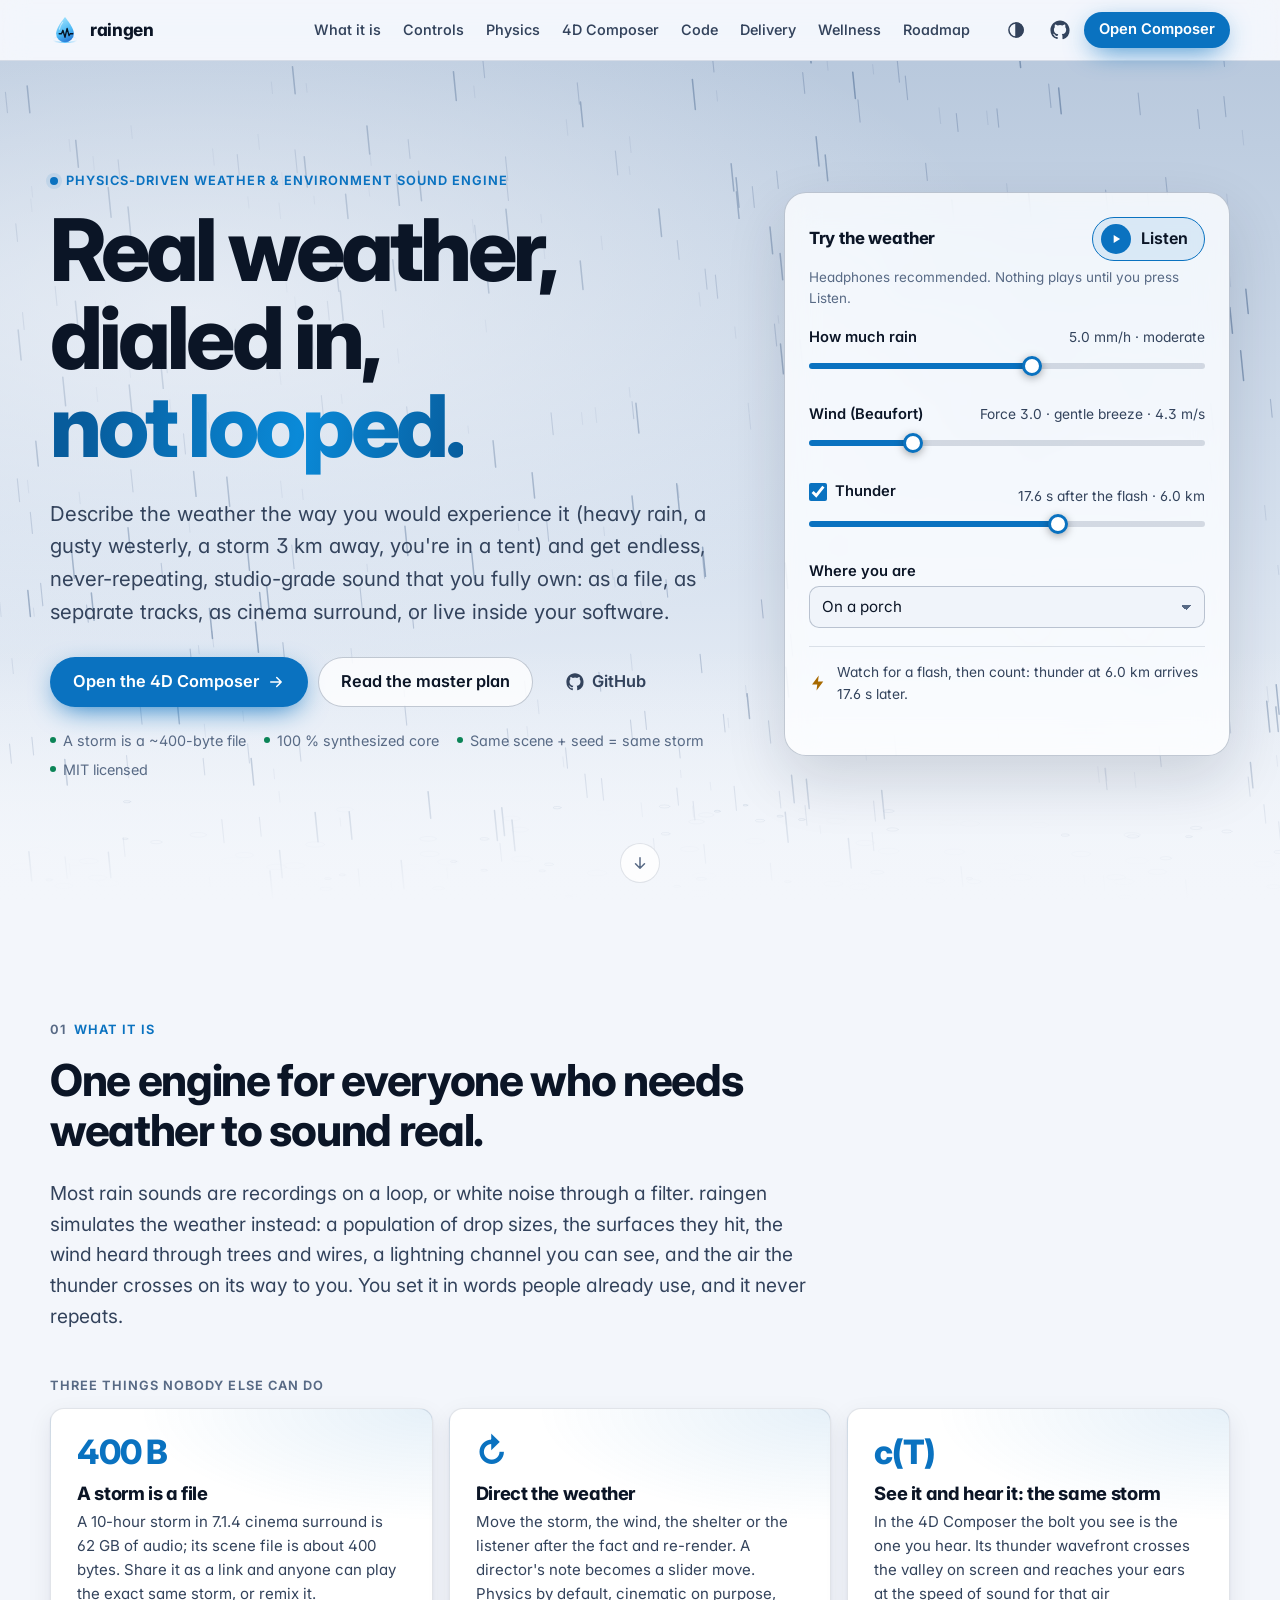
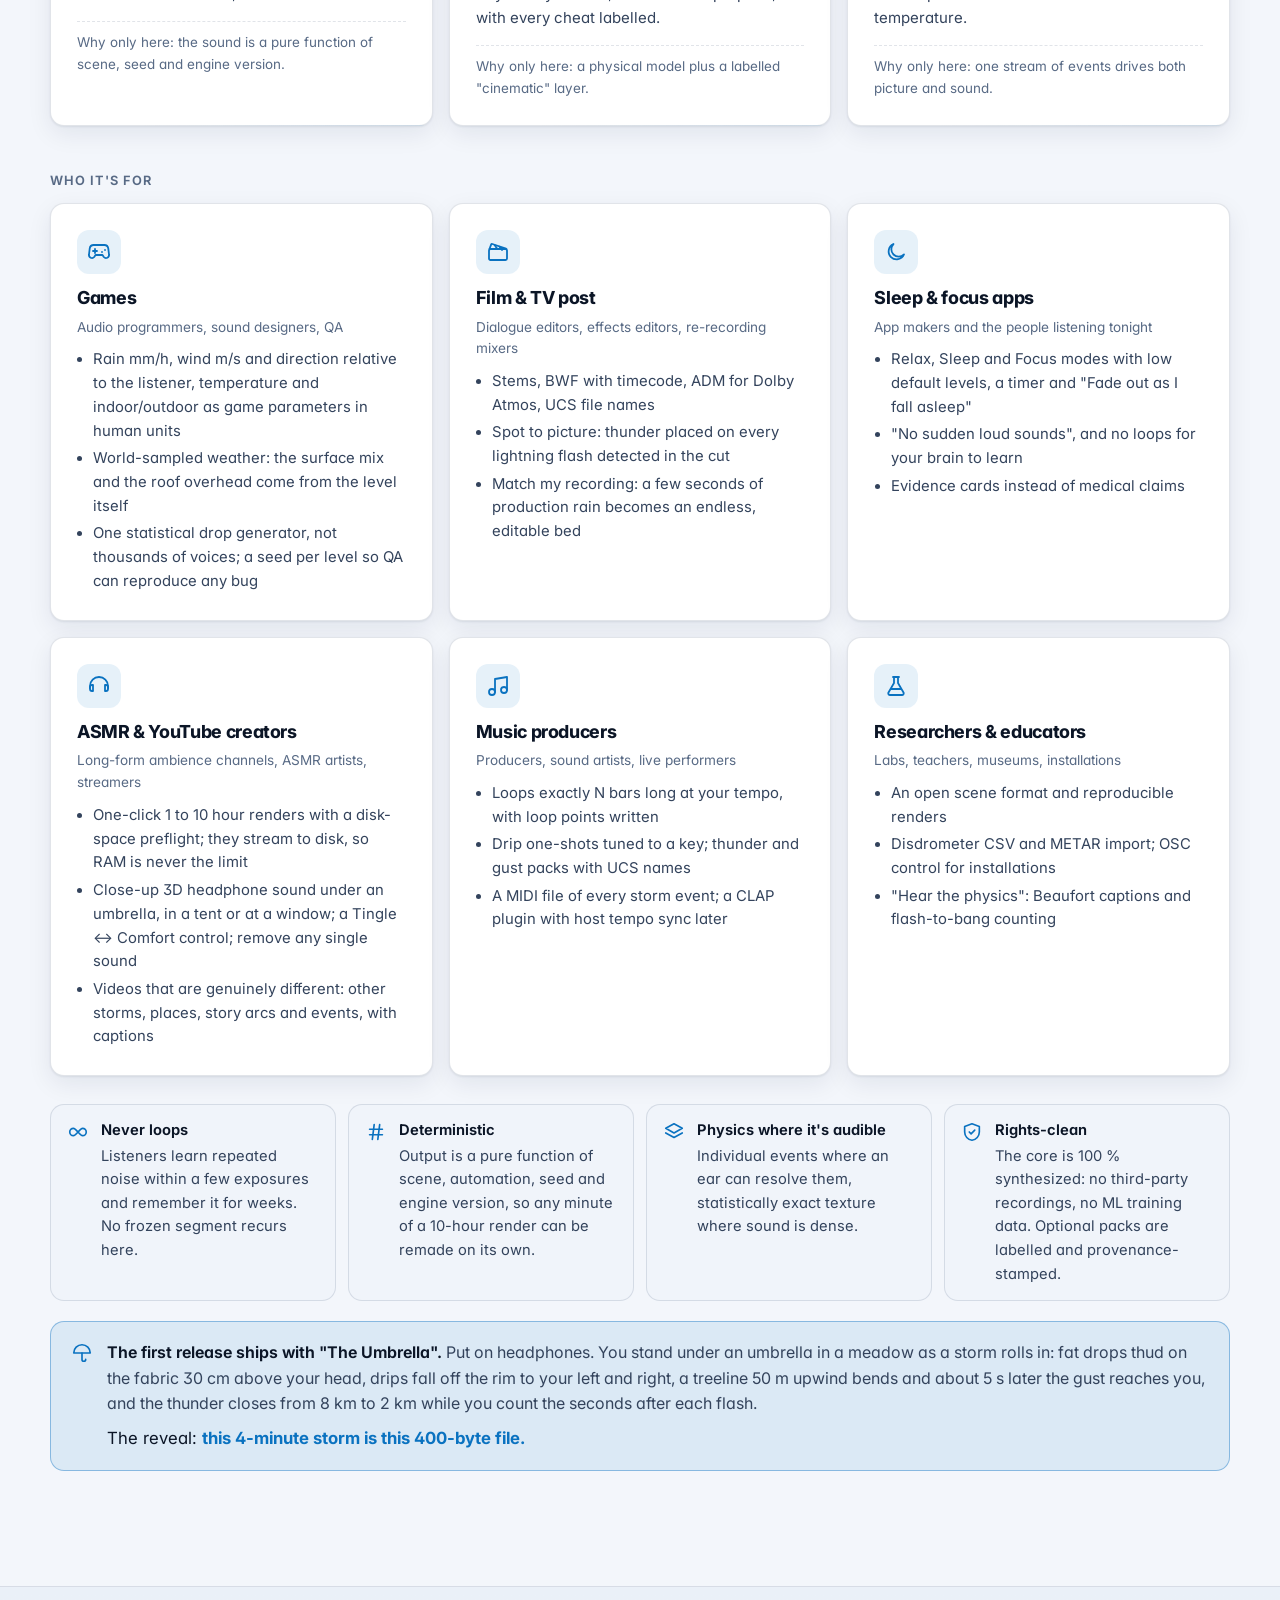
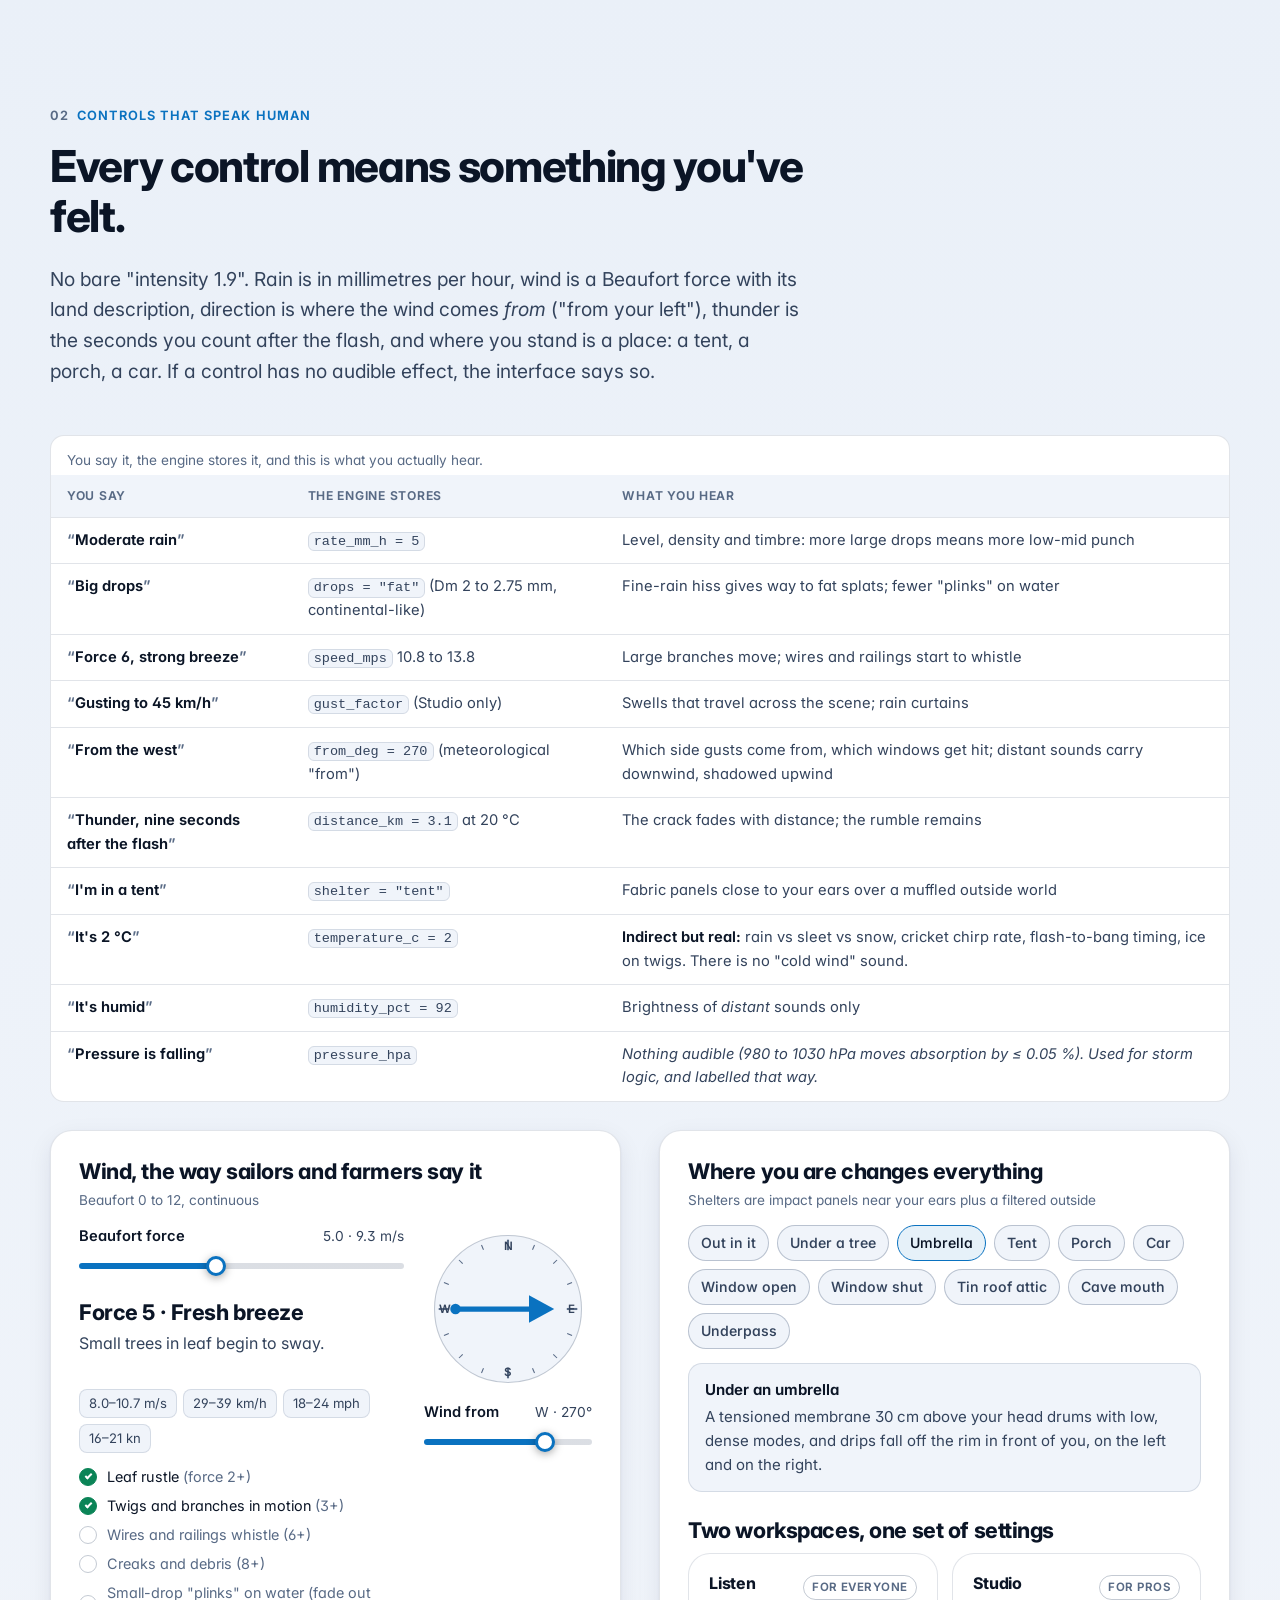
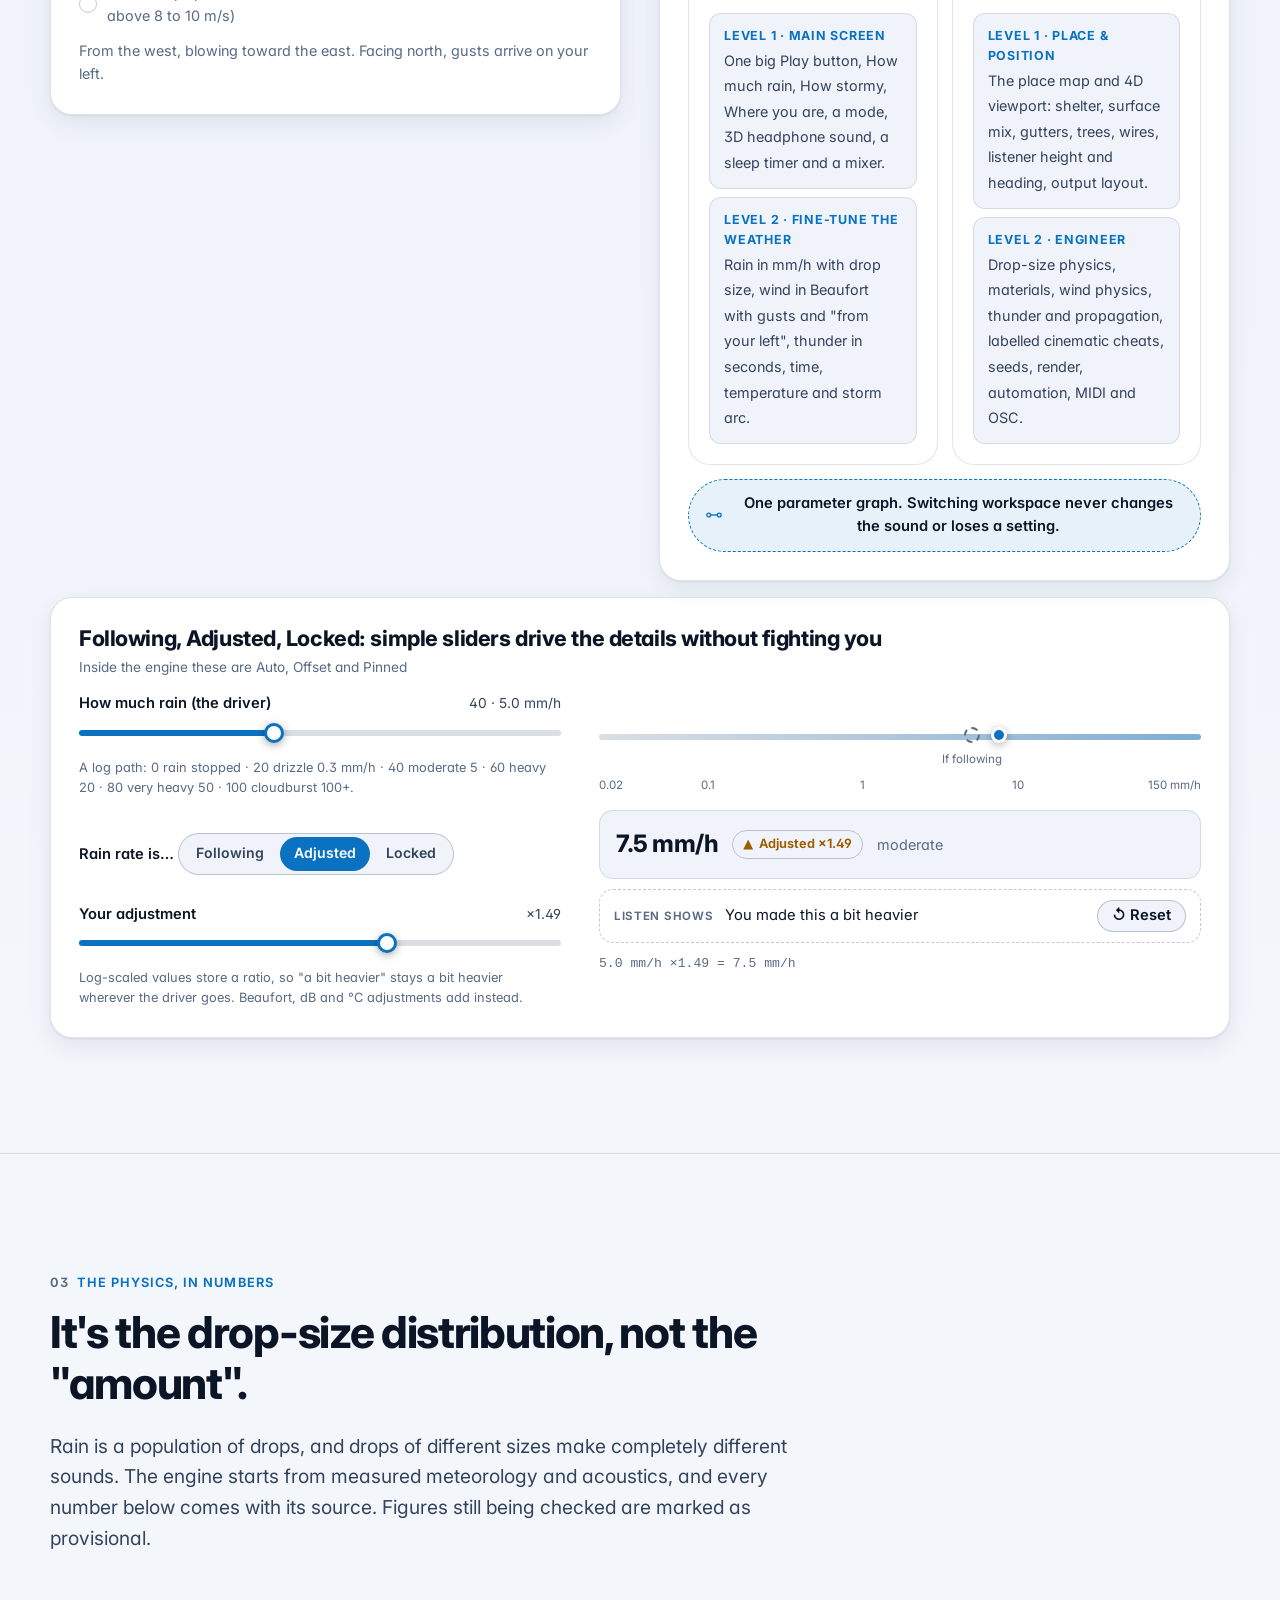
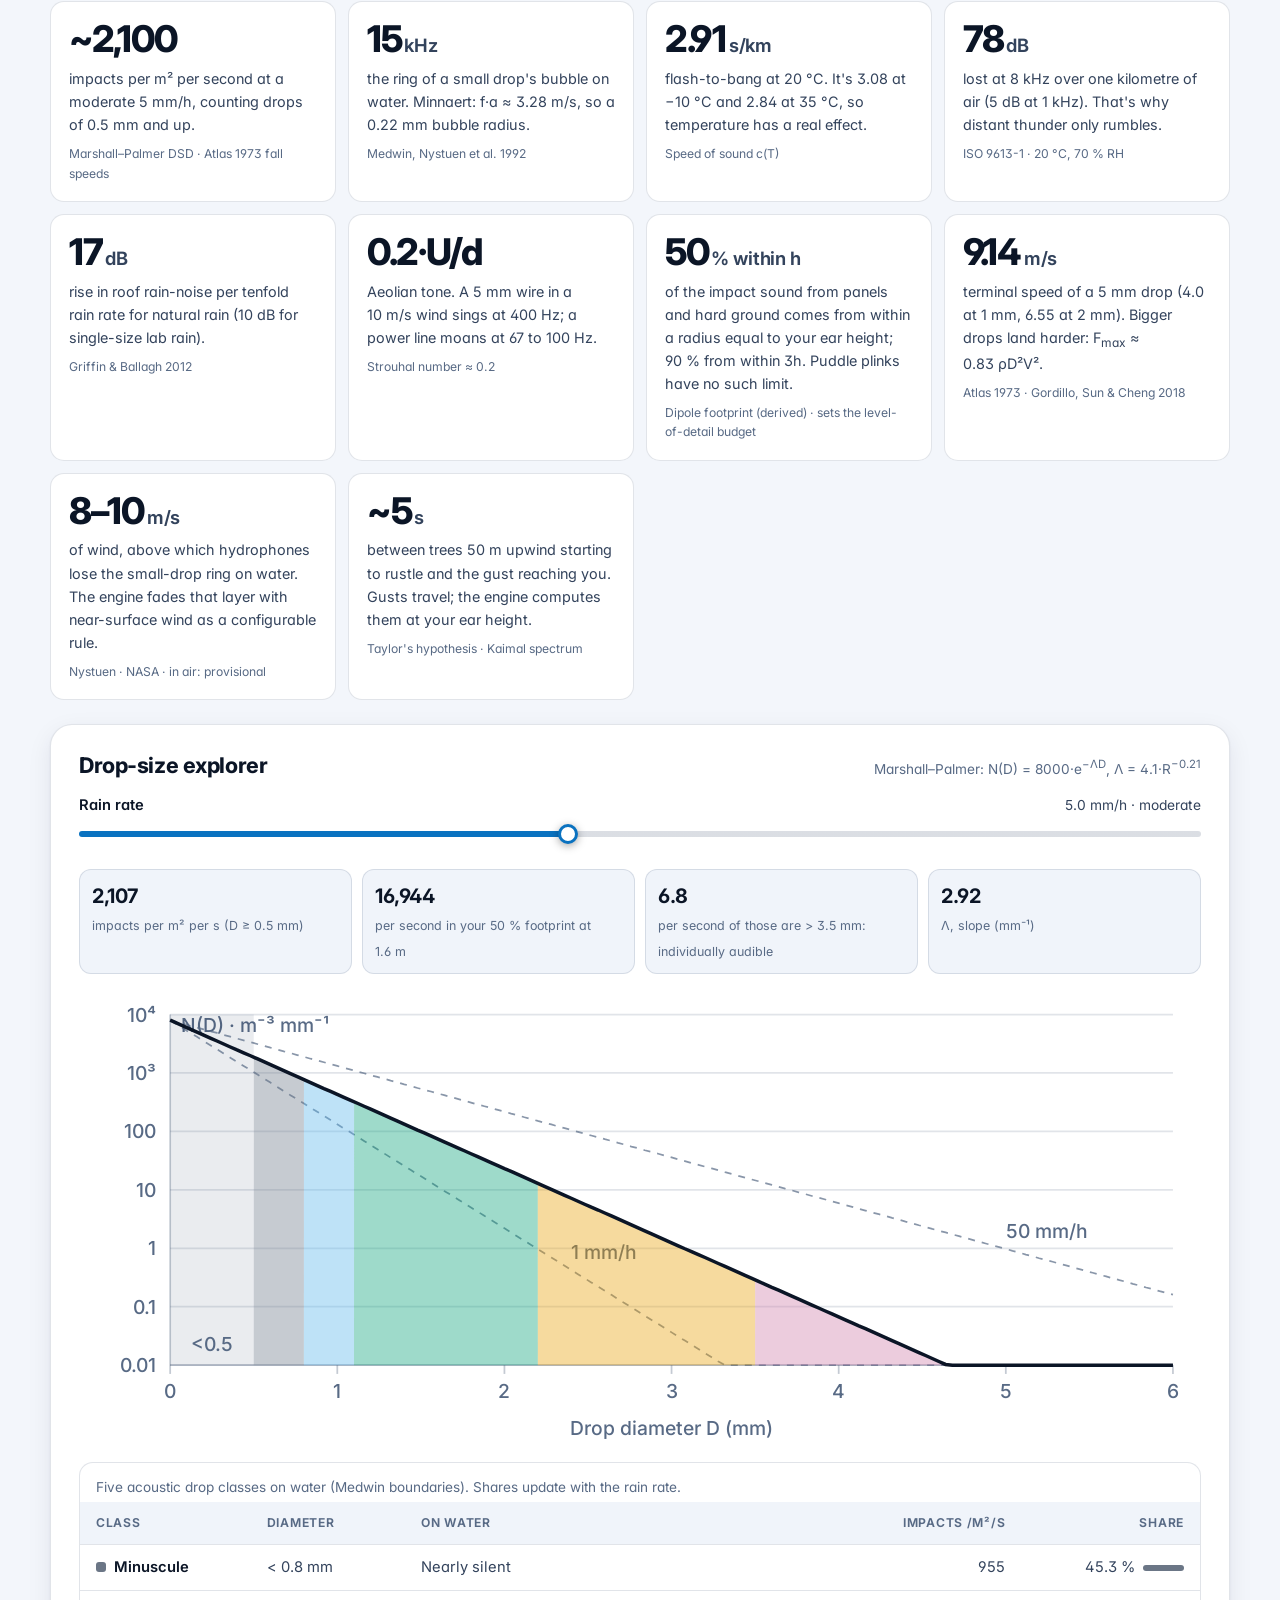
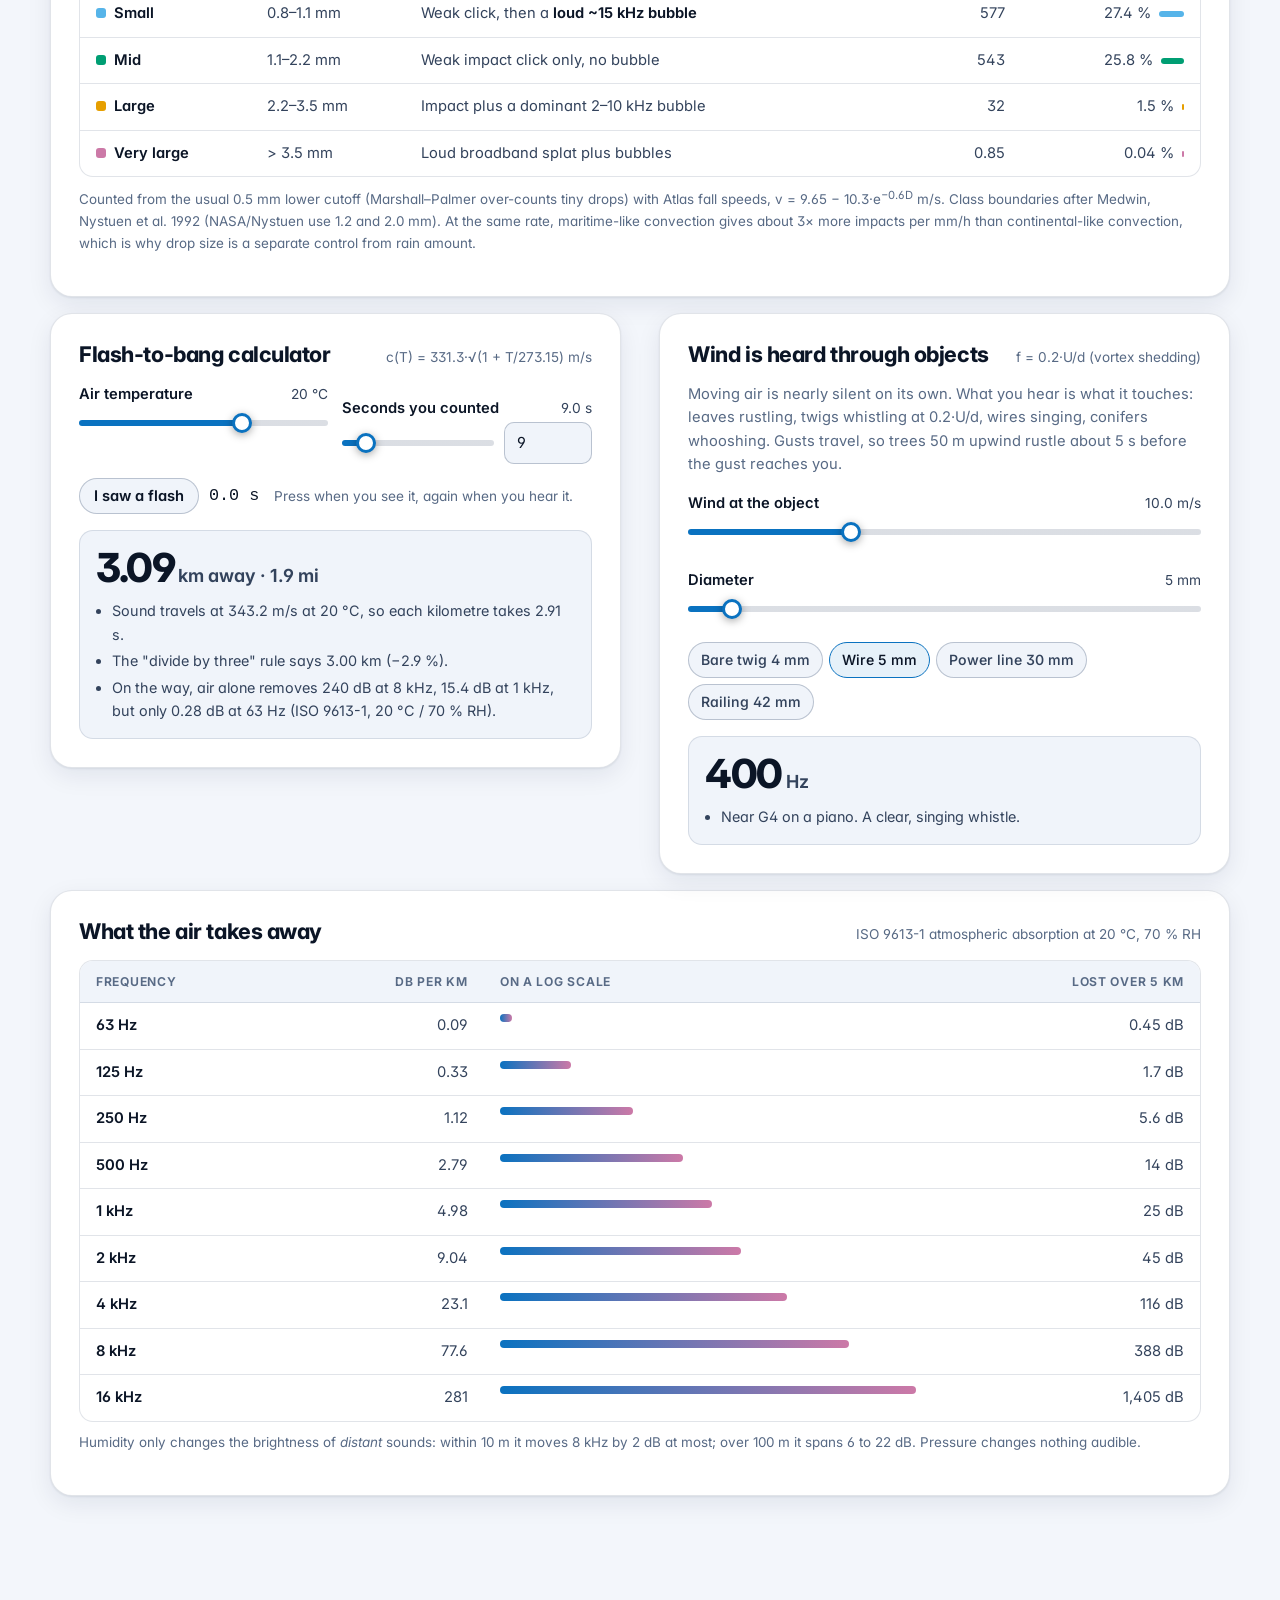
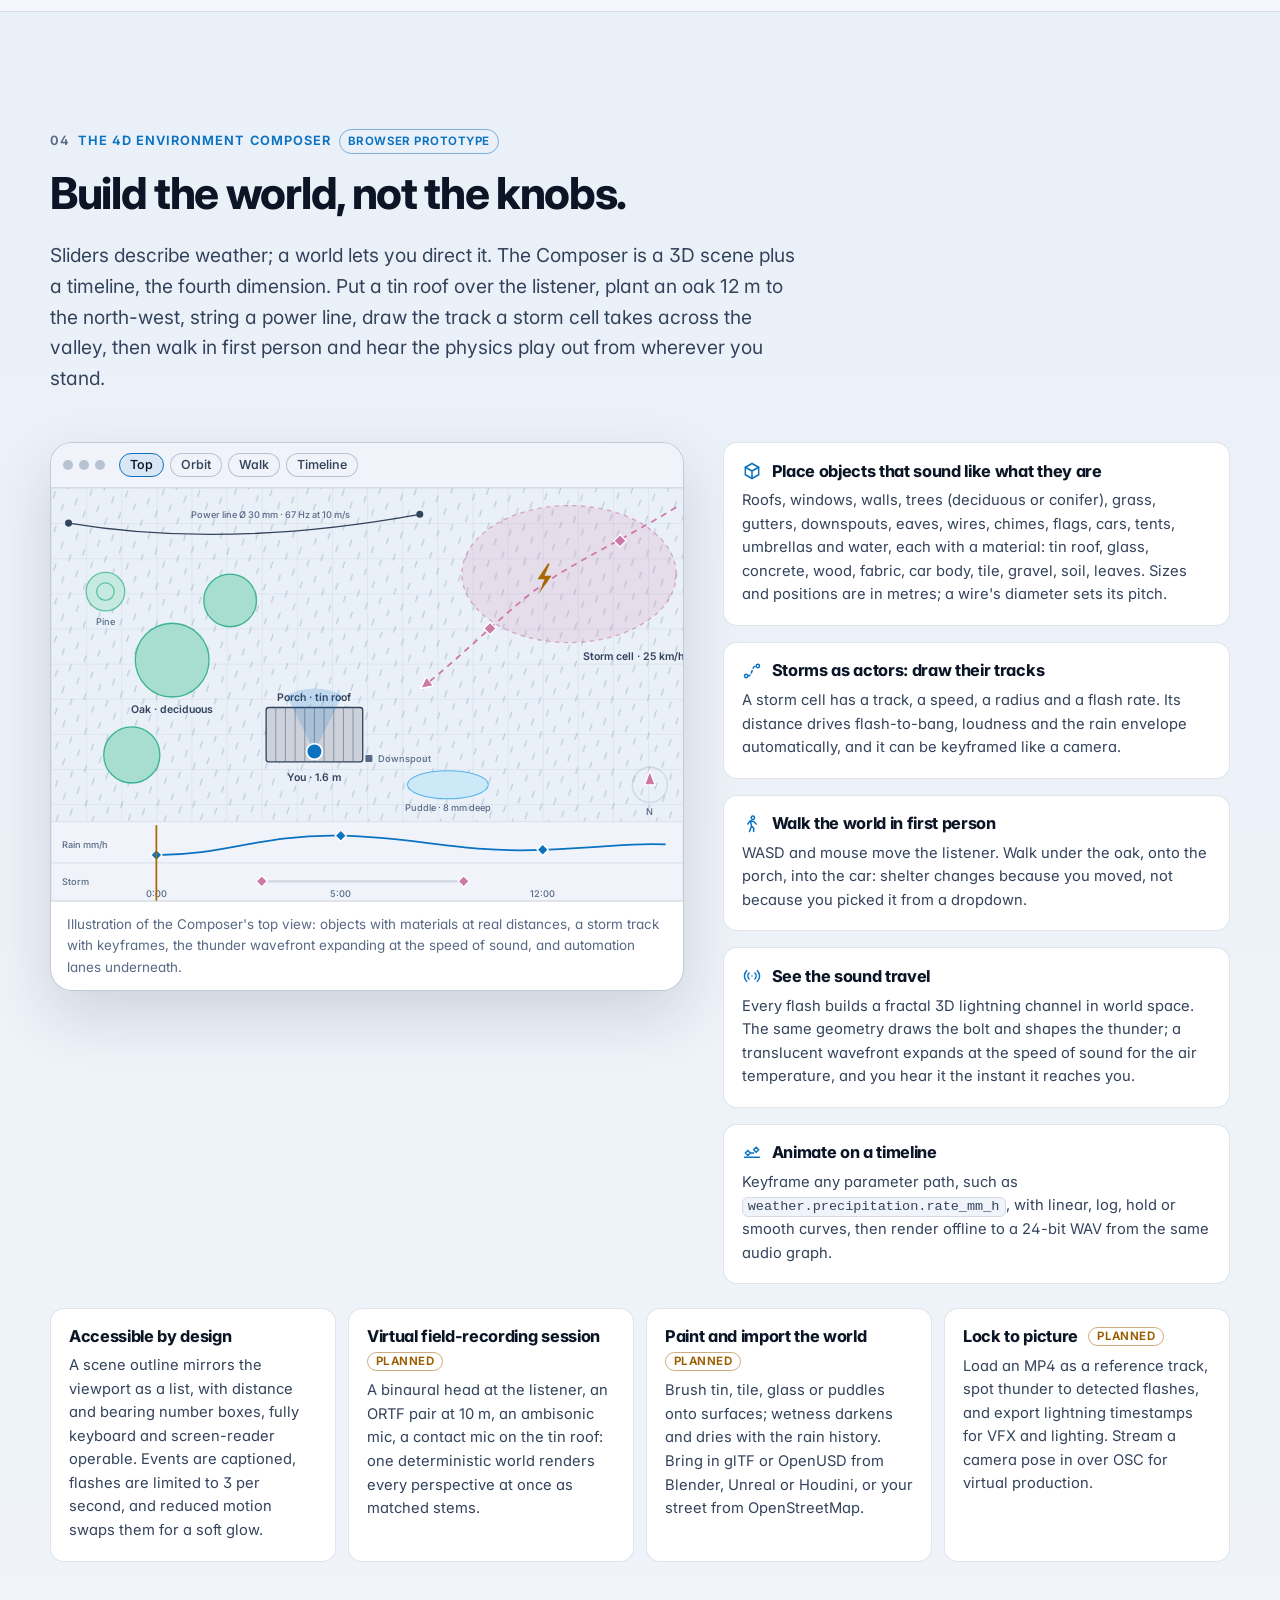
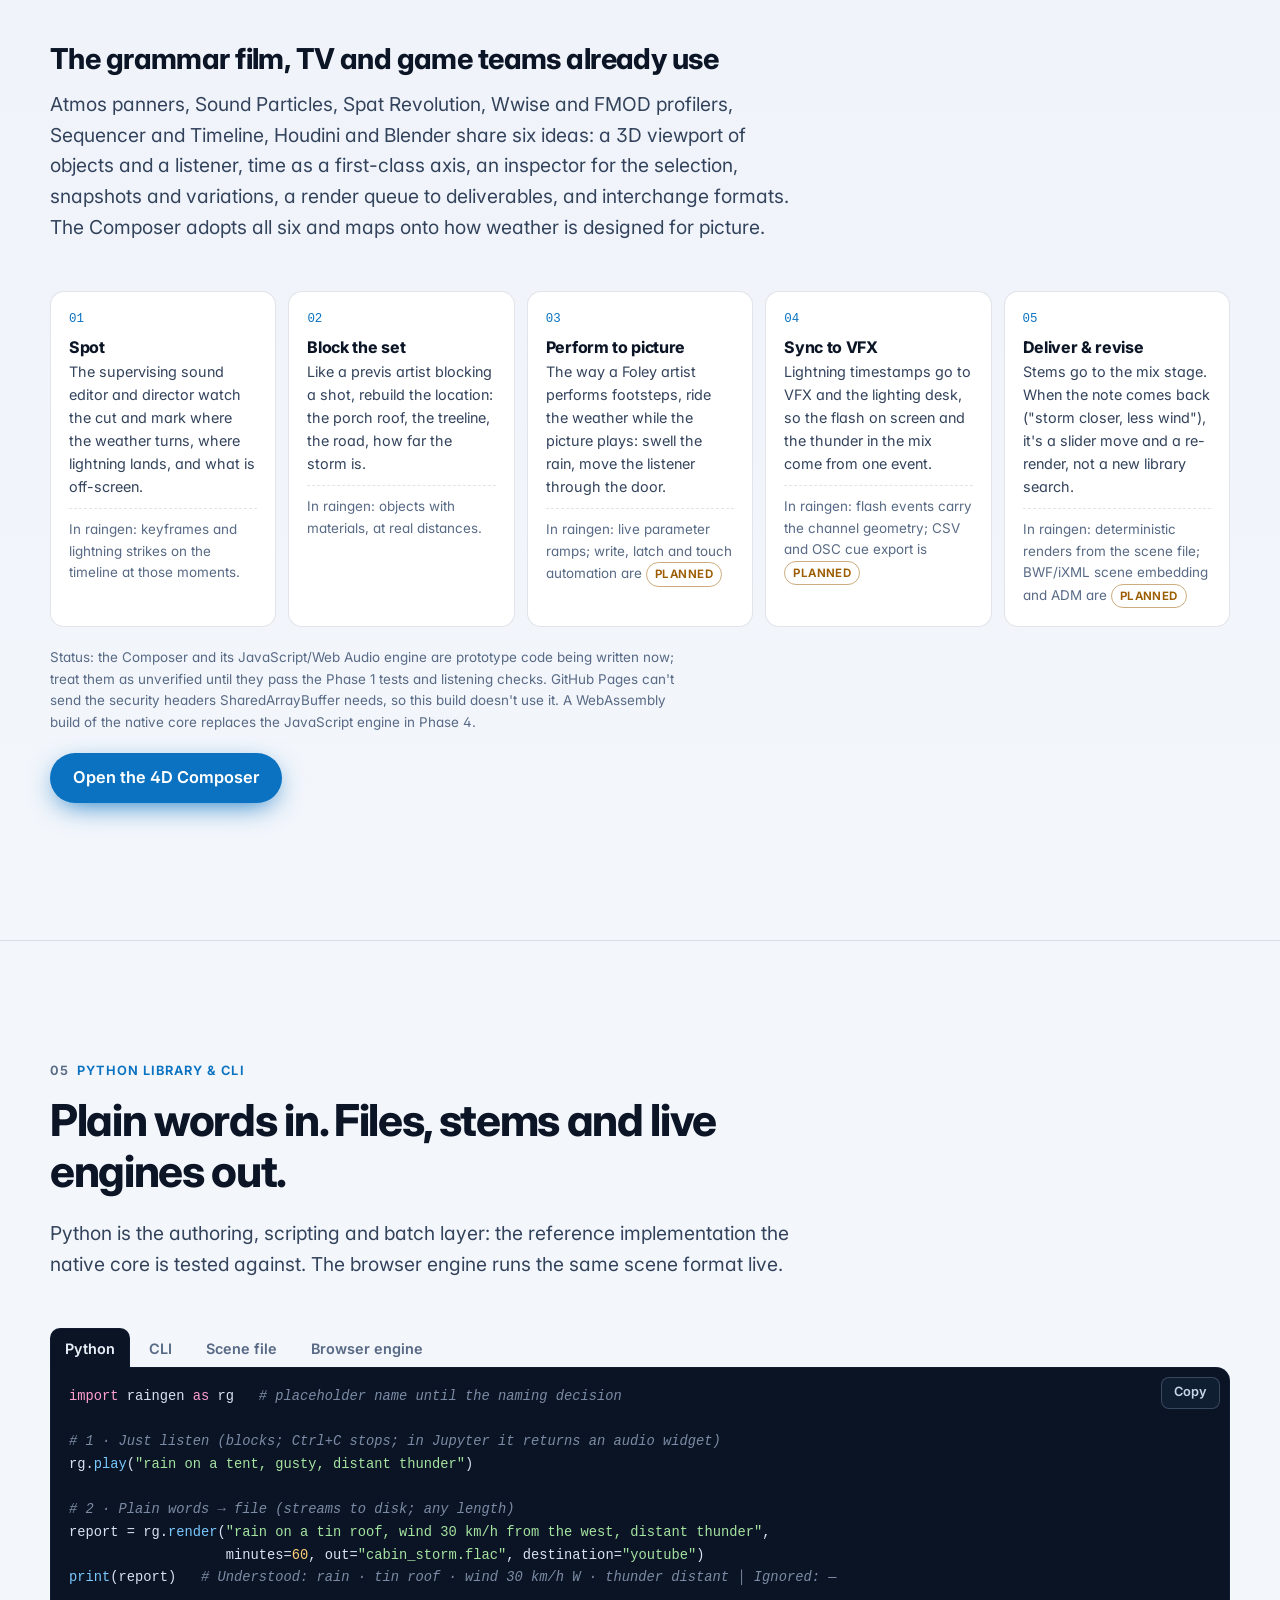
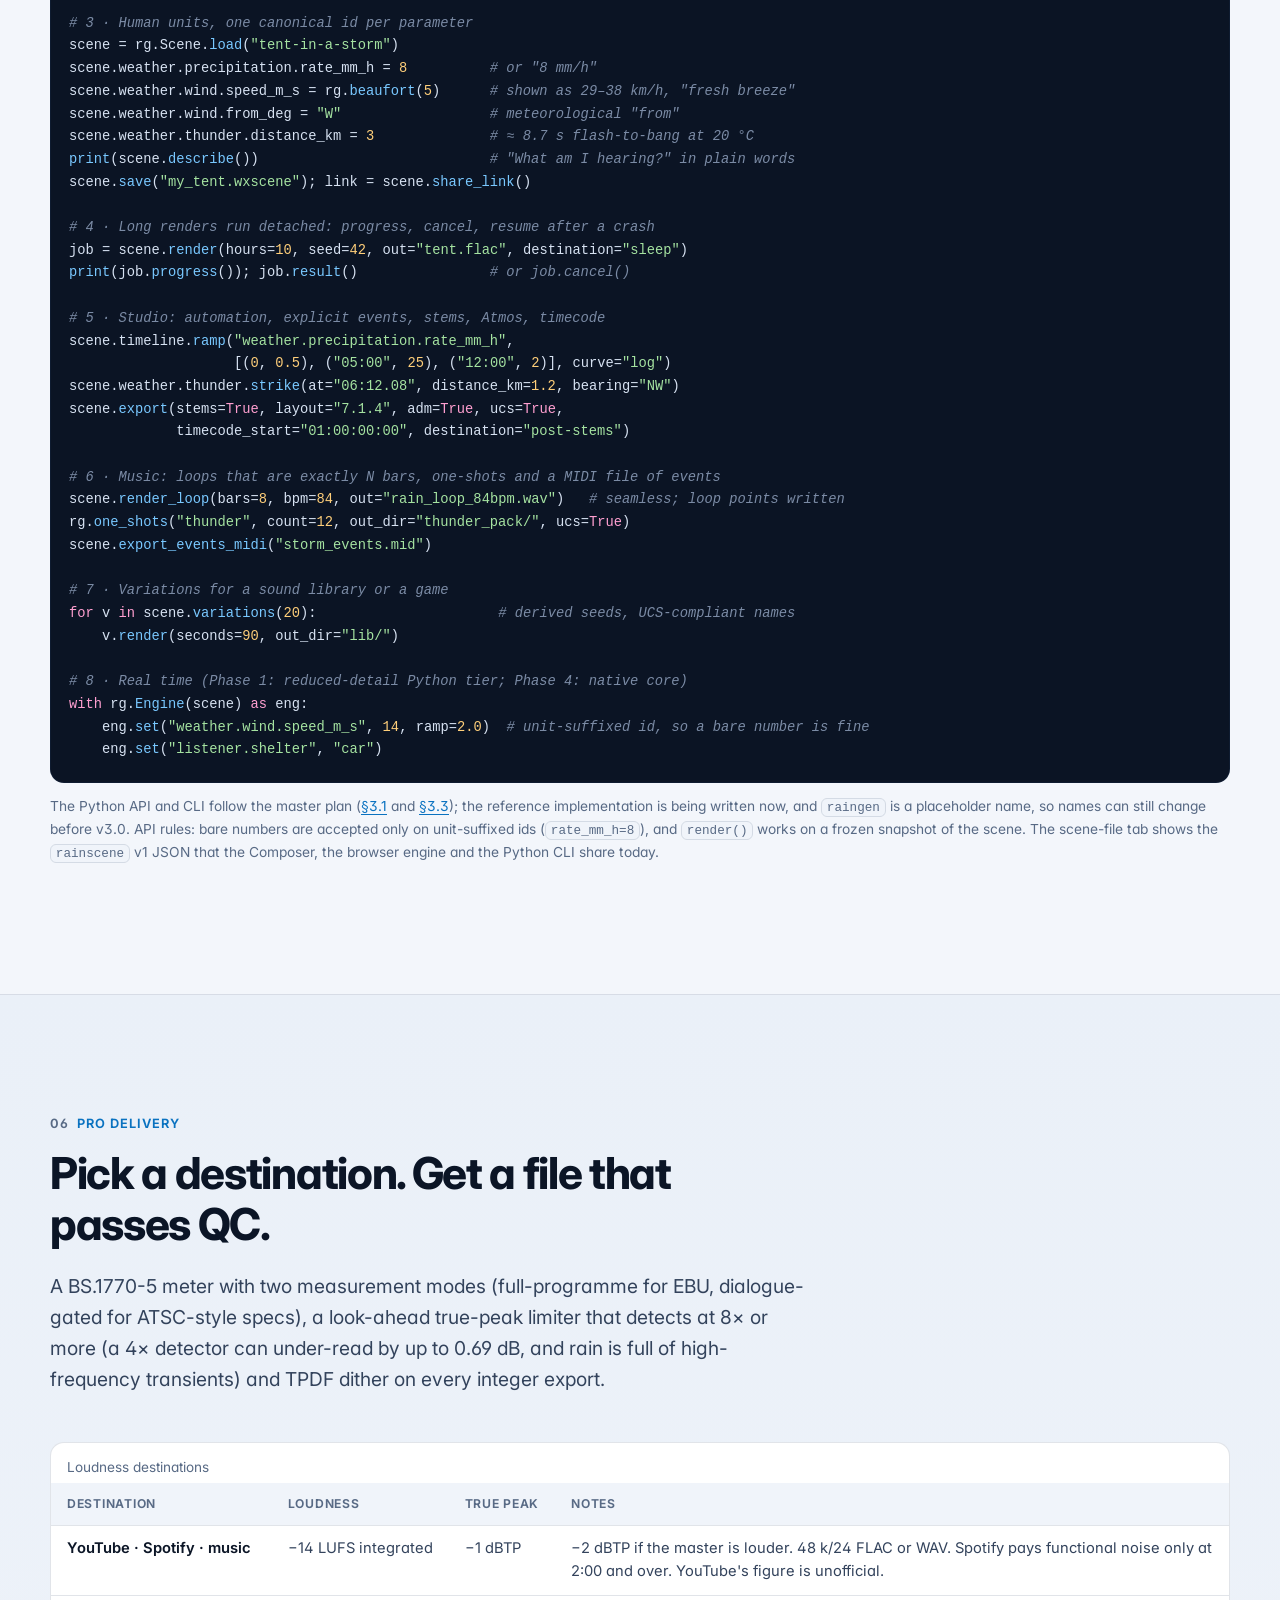
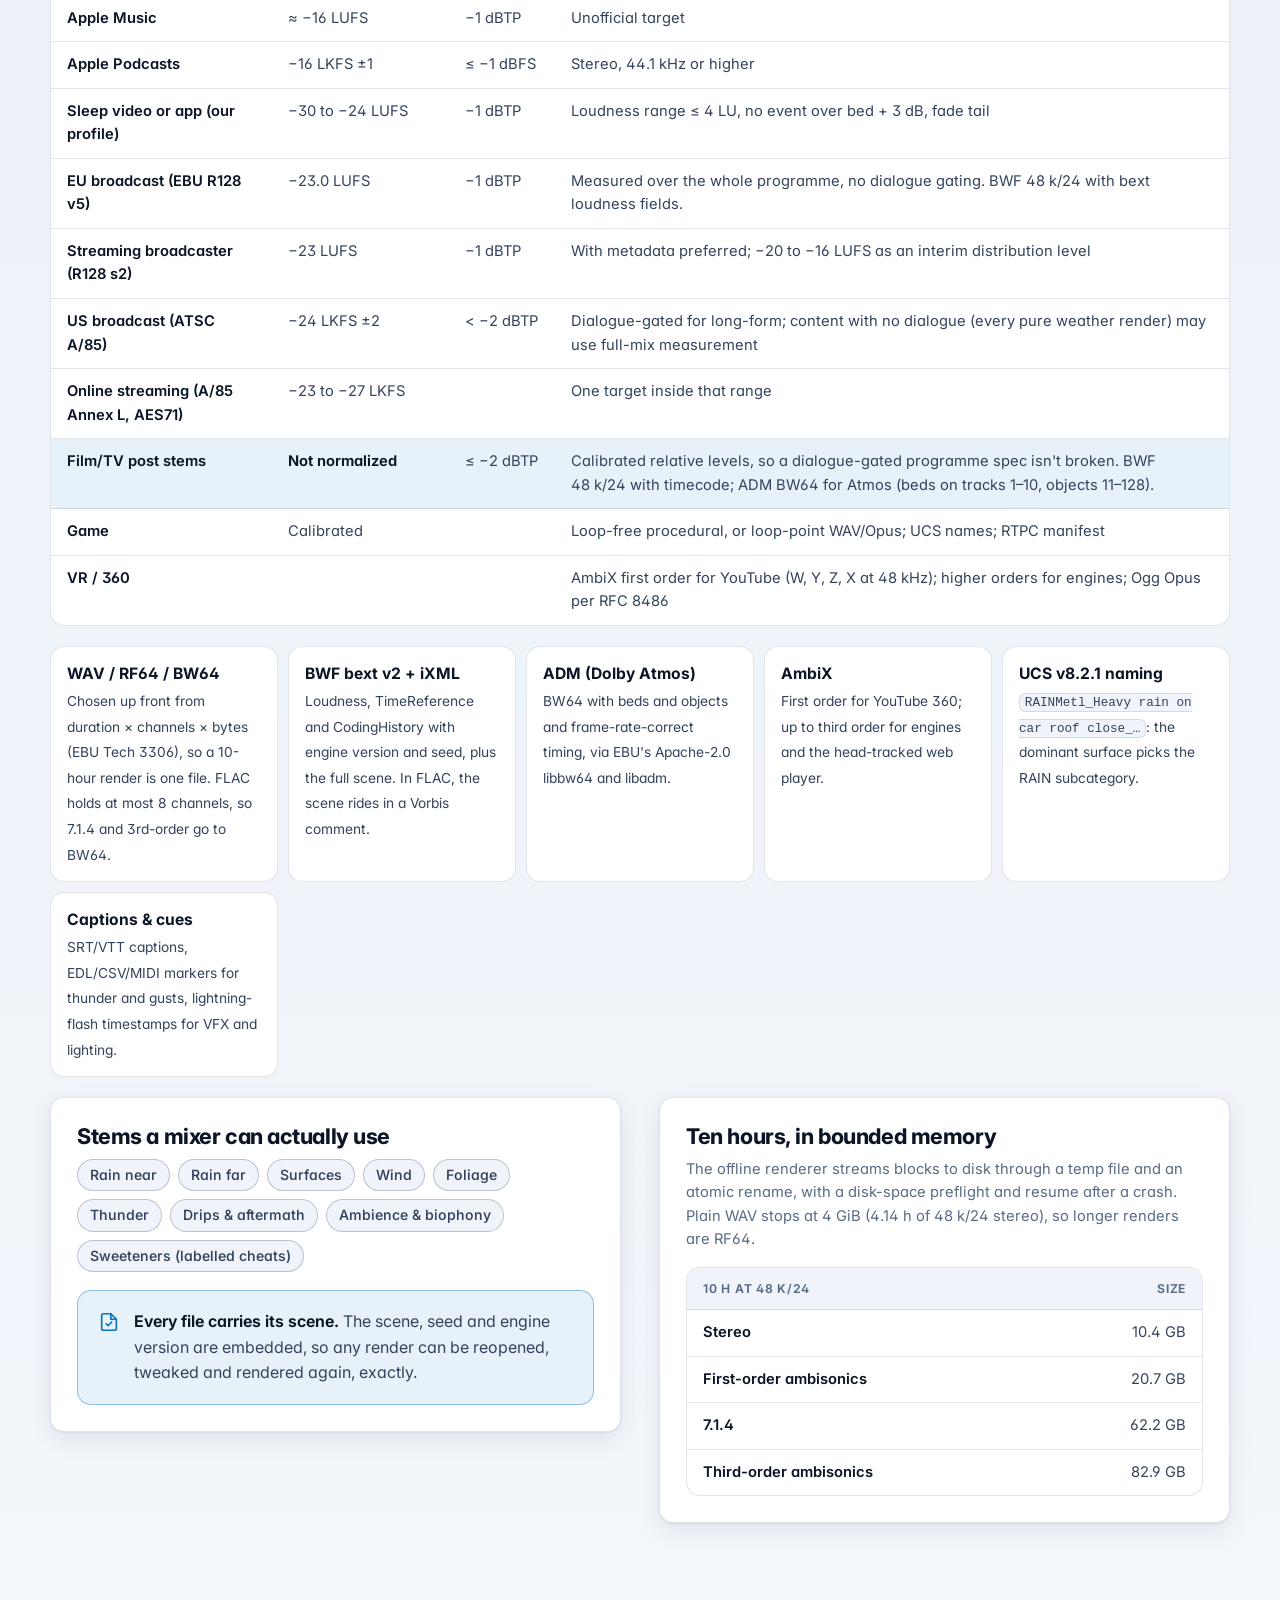
==== index.html @ 21d8d5d7 "Publish site from 6b6c18a" ====
<!doctype html>
<html lang="en">
<head>
<meta charset="utf-8">
<meta name="viewport" content="width=device-width, initial-scale=1, viewport-fit=cover">
<title>raingen · Real weather, dialed in, not looped</title>
<meta name="description" content="Weather you can direct. A physics-driven weather and environment sound engine: describe the weather the way you would experience it (heavy rain, a gusty westerly, a storm 3 km away, you're in a tent) and get endless, never-repeating, studio-grade sound you fully own.">
<meta name="color-scheme" content="dark light">
<meta name="theme-color" content="#060a13" media="(prefers-color-scheme: dark)">
<meta name="theme-color" content="#f3f6fb" media="(prefers-color-scheme: light)">
<meta property="og:type" content="website">
<meta property="og:title" content="raingen · Real weather, dialed in, not looped">
<meta property="og:description" content="Weather you can direct: physics-driven, never-looping, deterministic weather sound for games, film and TV, sleep and focus apps, creators and musicians. MIT licensed.">
<meta name="twitter:card" content="summary">
<link rel="icon" href="assets/favicon.svg" type="image/svg+xml">
<link rel="preconnect" href="https://fonts.googleapis.com">
<link rel="preconnect" href="https://fonts.gstatic.com" crossorigin>
<link rel="stylesheet" href="https://fonts.googleapis.com/css2?family=Inter:wght@400..800&display=swap">
<link rel="stylesheet" href="assets/site.css">
<script>
  (function () {
    var d = document.documentElement;
    d.classList.add('js');
    try {
      var t = localStorage.getItem('rg-theme');
      if (t === 'light' || t === 'dark') d.setAttribute('data-theme', t);
    } catch (e) { /* storage blocked: follow the system theme */ }
  })();
</script>
</head>
<body>
<a class="skip-link" href="#main">Skip to content</a>

<header class="site-header" id="top">
  <div class="wrap header-inner">
    <a class="brand" href="./" aria-label="raingen, home">
      <img src="assets/logo.svg" alt="" width="30" height="30">
      <span>raingen <span class="brand-sub">RainGeneratorPy</span></span>
    </a>
    <nav class="site-nav" id="site-nav" aria-label="Page sections">
      <ul>
        <li><a href="#what">What it is</a></li>
        <li><a href="#controls">Controls</a></li>
        <li><a href="#physics">Physics</a></li>
        <li><a href="#composer">4D Composer</a></li>
        <li><a href="#code">Code</a></li>
        <li><a href="#delivery">Delivery</a></li>
        <li><a href="#wellness">Wellness</a></li>
        <li><a href="#roadmap">Roadmap</a></li>
      </ul>
    </nav>
    <div class="header-actions">
      <button class="icon-btn" type="button" data-theme-toggle aria-label="Theme: system. Switch theme" title="Theme: system">
        <svg viewBox="0 0 24 24" fill="none" stroke="currentColor" stroke-width="1.8" aria-hidden="true"><circle cx="12" cy="12" r="8.5"/><path d="M12 3.5v17a8.5 8.5 0 0 0 0-17Z" fill="currentColor"/></svg>
      </button>
      <a class="icon-btn" href="https://github.com/AhmadHassan-BTed/RainGeneratorPy" aria-label="RainGeneratorPy on GitHub" title="GitHub">
        <svg viewBox="0 0 24 24" fill="currentColor" aria-hidden="true"><path d="M12 .5C5.73.5.5 5.73.5 12a11.5 11.5 0 0 0 7.86 10.92c.58.1.79-.25.79-.56v-2c-3.2.7-3.87-1.37-3.87-1.37-.52-1.33-1.28-1.69-1.28-1.69-1.05-.72.08-.7.08-.7 1.16.08 1.77 1.19 1.77 1.19 1.03 1.77 2.7 1.26 3.36.96.1-.75.4-1.26.73-1.55-2.55-.29-5.24-1.28-5.24-5.69 0-1.26.45-2.29 1.19-3.1-.12-.29-.52-1.46.11-3.05 0 0 .97-.31 3.17 1.18a11 11 0 0 1 5.77 0c2.2-1.49 3.17-1.18 3.17-1.18.63 1.59.23 2.76.11 3.05.74.81 1.19 1.84 1.19 3.1 0 4.42-2.69 5.39-5.25 5.68.41.36.78 1.06.78 2.14v3.17c0 .31.21.67.8.56A11.5 11.5 0 0 0 23.5 12C23.5 5.73 18.27.5 12 .5Z"/></svg>
      </a>
      <a class="btn btn-primary btn-sm hide-sm" href="studio/">Open Composer</a>
      <button class="icon-btn menu-toggle" type="button" aria-expanded="false" aria-controls="site-nav" aria-label="Open menu">
        <svg viewBox="0 0 24 24" fill="none" stroke="currentColor" stroke-width="2" stroke-linecap="round" aria-hidden="true"><path d="M4 7h16M4 12h16M4 17h16"/></svg>
      </button>
    </div>
  </div>
</header>

<main id="main">

<!-- ================= HERO ================= -->
<section class="hero" aria-labelledby="hero-title">
  <canvas class="hero-sky" id="hero-sky" aria-hidden="true"></canvas>
  <div class="hero-veil" aria-hidden="true"></div>
  <div class="wrap hero-inner">
    <div class="hero-copy">
      <p class="eyebrow"><span class="dot" aria-hidden="true"></span>Physics-driven weather &amp; environment sound engine</p>
      <h1 id="hero-title">Real weather, dialed in, <em>not looped.</em></h1>
      <p class="lede">Describe the weather the way you would experience it (heavy rain, a gusty westerly, a storm 3&nbsp;km away, you're in a tent) and get endless, never-repeating, studio-grade sound that you fully own: as a file, as separate tracks, as cinema surround, or live inside your software.</p>
      <div class="cta-row">
        <a class="btn btn-primary btn-lg" href="studio/">
          Open the 4D Composer
          <svg viewBox="0 0 24 24" fill="none" stroke="currentColor" stroke-width="2" stroke-linecap="round" stroke-linejoin="round" aria-hidden="true"><path d="M5 12h14M13 6l6 6-6 6"/></svg>
        </a>
        <a class="btn btn-ghost btn-lg" href="plan.html">Read the master plan</a>
        <a class="btn btn-quiet btn-lg" href="https://github.com/AhmadHassan-BTed/RainGeneratorPy">
          <svg viewBox="0 0 24 24" fill="currentColor" aria-hidden="true"><path d="M12 .5C5.73.5.5 5.73.5 12a11.5 11.5 0 0 0 7.86 10.92c.58.1.79-.25.79-.56v-2c-3.2.7-3.87-1.37-3.87-1.37-.52-1.33-1.28-1.69-1.28-1.69-1.05-.72.08-.7.08-.7 1.16.08 1.77 1.19 1.77 1.19 1.03 1.77 2.7 1.26 3.36.96.1-.75.4-1.26.73-1.55-2.55-.29-5.24-1.28-5.24-5.69 0-1.26.45-2.29 1.19-3.1-.12-.29-.52-1.46.11-3.05 0 0 .97-.31 3.17 1.18a11 11 0 0 1 5.77 0c2.2-1.49 3.17-1.18 3.17-1.18.63 1.59.23 2.76.11 3.05.74.81 1.19 1.84 1.19 3.1 0 4.42-2.69 5.39-5.25 5.68.41.36.78 1.06.78 2.14v3.17c0 .31.21.67.8.56A11.5 11.5 0 0 0 23.5 12C23.5 5.73 18.27.5 12 .5Z"/></svg>
          GitHub
        </a>
      </div>
      <ul class="hero-facts">
        <li>A storm is a ~400-byte file</li>
        <li>100&nbsp;% synthesized core</li>
        <li>Same scene + seed = same storm</li>
        <li>MIT licensed</li>
      </ul>
    </div>

    <aside class="console" aria-labelledby="console-title">
      <div class="console-head">
        <h2 id="console-title" class="console-title">Try the weather</h2>
        <button id="listen" class="listen-btn" type="button" aria-pressed="false">
          <span class="listen-icon" aria-hidden="true">
            <svg class="i-play" viewBox="0 0 24 24"><path d="M8 5v14l11-7Z" fill="currentColor"/></svg>
            <svg class="i-pause" viewBox="0 0 24 24" hidden><path d="M7 5h4v14H7zM13 5h4v14h-4z" fill="currentColor"/></svg>
          </span>
          <span id="listen-label">Listen</span>
        </button>
      </div>
      <p class="console-note" id="listen-status">Headphones recommended. Nothing plays until you press Listen.</p>

      <div class="field">
        <div class="field-row"><label for="c-rain">How much rain</label><output id="c-rain-out" for="c-rain">5.0 mm/h · moderate</output></div>
        <input type="range" id="c-rain" min="0" max="1000" step="1" value="566">
      </div>
      <div class="field">
        <div class="field-row"><label for="c-wind">Wind (Beaufort)</label><output id="c-wind-out" for="c-wind">Force 3 · gentle breeze</output></div>
        <input type="range" id="c-wind" min="0" max="12" step="0.1" value="3">
      </div>
      <div class="field">
        <div class="field-row">
          <label class="check" for="c-thunder-on"><input type="checkbox" id="c-thunder-on" checked> <span class="label">Thunder</span></label>
          <output id="c-thunder-out" for="c-thunder">17.6 s after the flash · 6.0 km</output>
        </div>
        <input type="range" id="c-thunder" min="0" max="1000" step="1" value="635" aria-label="Seconds between flash and thunder">
      </div>
      <div class="field">
        <div class="field-row"><label for="c-shelter">Where you are</label></div>
        <select id="c-shelter">
          <option value="open">Out in it</option>
          <option value="tree">Under a tree</option>
          <option value="umbrella">Under an umbrella</option>
          <option value="porch" selected>On a porch</option>
          <option value="tent">In a tent</option>
          <option value="room_open">Indoors, window open</option>
          <option value="room_closed">Indoors, window shut</option>
          <option value="car">In a car, wipers on</option>
          <option value="attic">Attic under a tin roof</option>
        </select>
      </div>

      <div class="console-foot">
        <div class="flash-counter" id="flash-counter">
          <svg class="bolt" viewBox="0 0 24 24" fill="currentColor" aria-hidden="true"><path d="M13 2 4 14h7l-1 8 9-12h-7l1-8Z"/></svg>
          <span id="flash-text">Watch for a flash, then count: thunder at 6.0&nbsp;km arrives 17.6&nbsp;s later.</span>
        </div>
        <p class="captions" id="captions" aria-live="polite"></p>
        <div class="meter-line" id="meter" hidden>
          <span id="meter-text">-- LUFS</span>
          <span class="meter-bar" aria-hidden="true"><span id="meter-fill"></span></span>
        </div>
      </div>
    </aside>
  </div>
  <a class="scroll-cue" href="#what" aria-label="Scroll to: What it is">
    <svg viewBox="0 0 24 24" fill="none" stroke="currentColor" stroke-width="2" stroke-linecap="round" stroke-linejoin="round" aria-hidden="true"><path d="M12 5v14M6 13l6 6 6-6"/></svg>
  </a>
</section>

<!-- ================= 1. WHAT IT IS ================= -->
<section class="section" id="what" aria-labelledby="what-title">
  <div class="wrap">
    <div class="section-head reveal">
      <p class="eyebrow"><span class="idx">01</span> What it is</p>
      <h2 id="what-title">One engine for everyone who needs weather to sound real.</h2>
      <p class="lede">Most rain sounds are recordings on a loop, or white noise through a filter. raingen simulates the weather instead: a population of drop sizes, the surfaces they hit, the wind heard through trees and wires, a lightning channel you can see, and the air the thunder crosses on its way to you. You set it in words people already use, and it never repeats.</p>
    </div>

    <h3 class="subhead reveal">Three things nobody else can do</h3>
    <div class="grid grid-3 trio">
      <article class="card trio-card reveal">
        <span class="trio-num" aria-hidden="true">400&nbsp;B</span>
        <h4>A storm is a file</h4>
        <p>A 10-hour storm in 7.1.4 cinema surround is 62&nbsp;GB of audio; its scene file is about 400 bytes. Share it as a link and anyone can play the exact same storm, or remix it.</p>
        <p class="why">Why only here: the sound is a pure function of scene, seed and engine version.</p>
      </article>
      <article class="card trio-card reveal">
        <span class="trio-num" aria-hidden="true">↻</span>
        <h4>Direct the weather</h4>
        <p>Move the storm, the wind, the shelter or the listener after the fact and re-render. A director's note becomes a slider move. Physics by default, cinematic on purpose, with every cheat labelled.</p>
        <p class="why">Why only here: a physical model plus a labelled "cinematic" layer.</p>
      </article>
      <article class="card trio-card reveal">
        <span class="trio-num" aria-hidden="true">c(T)</span>
        <h4>See it and hear it: the same storm</h4>
        <p>In the 4D Composer the bolt you see is the one you hear. Its thunder wavefront crosses the valley on screen and reaches your ears at the speed of sound for that air temperature.</p>
        <p class="why">Why only here: one stream of events drives both picture and sound.</p>
      </article>
    </div>

    <h3 class="subhead reveal">Who it's for</h3>
    <div class="grid grid-3">
      <article class="card audience-card reveal">
        <div class="icon" aria-hidden="true"><svg viewBox="0 0 24 24" fill="none" stroke="currentColor" stroke-width="1.8" stroke-linecap="round" stroke-linejoin="round"><path d="M6 11h4M8 9v4M15 12h.01M18 10h.01"/><path d="M17.3 5H6.7a4 4 0 0 0-3.96 3.43L2 14.5A3 3 0 0 0 7.2 17l1.3-2h7l1.3 2a3 3 0 0 0 5.2-2.5l-.74-6.07A4 4 0 0 0 17.3 5Z"/></svg></div>
        <h4>Games</h4>
        <p class="who">Audio programmers, sound designers, QA</p>
        <ul>
          <li>Rain mm/h, wind m/s and direction relative to the listener, temperature and indoor/outdoor as game parameters in human units</li>
          <li>World-sampled weather: the surface mix and the roof overhead come from the level itself</li>
          <li>One statistical drop generator, not thousands of voices; a seed per level so QA can reproduce any bug</li>
        </ul>
      </article>
      <article class="card audience-card reveal">
        <div class="icon" aria-hidden="true"><svg viewBox="0 0 24 24" fill="none" stroke="currentColor" stroke-width="1.8" stroke-linecap="round" stroke-linejoin="round"><rect x="3" y="9" width="18" height="11" rx="1.5"/><path d="m3.5 9 1.6-4.4a1 1 0 0 1 1.25-.6L20 8.6"/><path d="m8.6 5.1 2.4 3.5M13.6 6.7l2.4 3.4"/></svg></div>
        <h4>Film &amp; TV post</h4>
        <p class="who">Dialogue editors, effects editors, re-recording mixers</p>
        <ul>
          <li>Stems, BWF with timecode, ADM for Dolby Atmos, UCS file names</li>
          <li>Spot to picture: thunder placed on every lightning flash detected in the cut</li>
          <li>Match my recording: a few seconds of production rain becomes an endless, editable bed</li>
        </ul>
      </article>
      <article class="card audience-card reveal">
        <div class="icon" aria-hidden="true"><svg viewBox="0 0 24 24" fill="none" stroke="currentColor" stroke-width="1.8" stroke-linecap="round" stroke-linejoin="round"><path d="M20 14.5A8 8 0 1 1 9.5 4a6.5 6.5 0 0 0 10.5 10.5Z"/></svg></div>
        <h4>Sleep &amp; focus apps</h4>
        <p class="who">App makers and the people listening tonight</p>
        <ul>
          <li>Relax, Sleep and Focus modes with low default levels, a timer and "Fade out as I fall asleep"</li>
          <li>"No sudden loud sounds", and no loops for your brain to learn</li>
          <li>Evidence cards instead of medical claims</li>
        </ul>
      </article>
      <article class="card audience-card reveal">
        <div class="icon" aria-hidden="true"><svg viewBox="0 0 24 24" fill="none" stroke="currentColor" stroke-width="1.8" stroke-linecap="round" stroke-linejoin="round"><path d="M3 14v-2a9 9 0 0 1 18 0v2"/><path d="M21 15a2 2 0 0 1-2 2h-1v-6h1a2 2 0 0 1 2 2v2ZM3 15a2 2 0 0 0 2 2h1v-6H5a2 2 0 0 0-2 2v2Z"/></svg></div>
        <h4>ASMR &amp; YouTube creators</h4>
        <p class="who">Long-form ambience channels, ASMR artists, streamers</p>
        <ul>
          <li>One-click 1 to 10 hour renders with a disk-space preflight; they stream to disk, so RAM is never the limit</li>
          <li>Close-up 3D headphone sound under an umbrella, in a tent or at a window; a Tingle ↔ Comfort control; remove any single sound</li>
          <li>Videos that are genuinely different: other storms, places, story arcs and events, with captions</li>
        </ul>
      </article>
      <article class="card audience-card reveal">
        <div class="icon" aria-hidden="true"><svg viewBox="0 0 24 24" fill="none" stroke="currentColor" stroke-width="1.8" stroke-linecap="round" stroke-linejoin="round"><path d="M9 18V5l12-2v13"/><circle cx="6" cy="18" r="3"/><circle cx="18" cy="16" r="3"/></svg></div>
        <h4>Music producers</h4>
        <p class="who">Producers, sound artists, live performers</p>
        <ul>
          <li>Loops exactly N bars long at your tempo, with loop points written</li>
          <li>Drip one-shots tuned to a key; thunder and gust packs with UCS names</li>
          <li>A MIDI file of every storm event; a CLAP plugin with host tempo sync later</li>
        </ul>
      </article>
      <article class="card audience-card reveal">
        <div class="icon" aria-hidden="true"><svg viewBox="0 0 24 24" fill="none" stroke="currentColor" stroke-width="1.8" stroke-linecap="round" stroke-linejoin="round"><path d="M9 3h6M10 3v6L4.5 18.5A1.7 1.7 0 0 0 6 21h12a1.7 1.7 0 0 0 1.5-2.5L14 9V3"/><path d="M7 15h10"/></svg></div>
        <h4>Researchers &amp; educators</h4>
        <p class="who">Labs, teachers, museums, installations</p>
        <ul>
          <li>An open scene format and reproducible renders</li>
          <li>Disdrometer CSV and METAR import; OSC control for installations</li>
          <li>"Hear the physics": Beaufort captions and flash-to-bang counting</li>
        </ul>
      </article>
    </div>

    <div class="pillars">
      <div class="pillar reveal">
        <svg viewBox="0 0 24 24" fill="none" stroke="currentColor" stroke-width="1.8" stroke-linecap="round" stroke-linejoin="round" aria-hidden="true"><path d="M7 8a4 4 0 1 0 0 8c3 0 7-8 10-8a4 4 0 1 1 0 8c-3 0-7-8-10-8Z"/></svg>
        <p><strong>Never loops</strong>Listeners learn repeated noise within a few exposures and remember it for weeks. No frozen segment recurs here.</p>
      </div>
      <div class="pillar reveal">
        <svg viewBox="0 0 24 24" fill="none" stroke="currentColor" stroke-width="1.8" stroke-linecap="round" stroke-linejoin="round" aria-hidden="true"><path d="M5 9h14M5 15h14M10 4 8 20M16 4l-2 16"/></svg>
        <p><strong>Deterministic</strong>Output is a pure function of scene, automation, seed and engine version, so any minute of a 10-hour render can be remade on its own.</p>
      </div>
      <div class="pillar reveal">
        <svg viewBox="0 0 24 24" fill="none" stroke="currentColor" stroke-width="1.8" stroke-linecap="round" stroke-linejoin="round" aria-hidden="true"><path d="m12 3 9 5-9 5-9-5 9-5Z"/><path d="m3 13 9 5 9-5"/></svg>
        <p><strong>Physics where it's audible</strong>Individual events where an ear can resolve them, statistically exact texture where sound is dense.</p>
      </div>
      <div class="pillar reveal">
        <svg viewBox="0 0 24 24" fill="none" stroke="currentColor" stroke-width="1.8" stroke-linecap="round" stroke-linejoin="round" aria-hidden="true"><path d="M12 3 4 6v6c0 4.5 3.4 8.3 8 9 4.6-.7 8-4.5 8-9V6l-8-3Z"/><path d="m9 12 2 2 4-4"/></svg>
        <p><strong>Rights-clean</strong>The core is 100&nbsp;% synthesized: no third-party recordings, no ML training data. Optional packs are labelled and provenance-stamped.</p>
      </div>
    </div>

    <div class="callout umbrella reveal">
      <svg viewBox="0 0 24 24" fill="none" stroke="currentColor" stroke-width="1.8" stroke-linecap="round" stroke-linejoin="round" aria-hidden="true"><path d="M12 3a9 9 0 0 1 9 9H3a9 9 0 0 1 9-9Z"/><path d="M12 12v7a2 2 0 0 0 4 0"/></svg>
      <div>
        <p><strong>The first release ships with "The Umbrella".</strong> Put on headphones. You stand under an umbrella in a meadow as a storm rolls in: fat drops thud on the fabric 30&nbsp;cm above your head, drips fall off the rim to your left and right, a treeline 50&nbsp;m upwind bends and about 5&nbsp;s later the gust reaches you, and the thunder closes from 8&nbsp;km to 2&nbsp;km while you count the seconds after each flash.</p>
        <p class="umbrella-reveal">The reveal: <em>this 4-minute storm is this 400-byte file.</em></p>
      </div>
    </div>
  </div>
</section>

<!-- ================= 2. CONTROLS ================= -->
<section class="section section-alt" id="controls" aria-labelledby="controls-title">
  <div class="wrap">
    <div class="section-head reveal">
      <p class="eyebrow"><span class="idx">02</span> Controls that speak human</p>
      <h2 id="controls-title">Every control means something you've felt.</h2>
      <p class="lede">No bare "intensity 1.9". Rain is in millimetres per hour, wind is a Beaufort force with its land description, direction is where the wind comes <em>from</em> ("from your left"), thunder is the seconds you count after the flash, and where you stand is a place: a tent, a porch, a car. If a control has no audible effect, the interface says so.</p>
    </div>

    <div class="table-wrap reveal">
      <table class="data">
        <caption>You say it, the engine stores it, and this is what you actually hear.</caption>
        <thead>
          <tr><th scope="col">You say</th><th scope="col">The engine stores</th><th scope="col">What you hear</th></tr>
        </thead>
        <tbody>
          <tr><th scope="row"><span class="say">Moderate rain</span></th><td><code>rate_mm_h = 5</code></td><td>Level, density and timbre: more large drops means more low-mid punch</td></tr>
          <tr><th scope="row"><span class="say">Big drops</span></th><td><code>drops = "fat"</code> (Dm 2 to 2.75&nbsp;mm, continental-like)</td><td>Fine-rain hiss gives way to fat splats; fewer "plinks" on water</td></tr>
          <tr><th scope="row"><span class="say">Force 6, strong breeze</span></th><td><code>speed_mps</code> 10.8 to 13.8</td><td>Large branches move; wires and railings start to whistle</td></tr>
          <tr><th scope="row"><span class="say">Gusting to 45&nbsp;km/h</span></th><td><code>gust_factor</code> (Studio only)</td><td>Swells that travel across the scene; rain curtains</td></tr>
          <tr><th scope="row"><span class="say">From the west</span></th><td><code>from_deg = 270</code> (meteorological "from")</td><td>Which side gusts come from, which windows get hit; distant sounds carry downwind, shadowed upwind</td></tr>
          <tr><th scope="row"><span class="say">Thunder, nine seconds after the flash</span></th><td><code>distance_km = 3.1</code> at 20&nbsp;°C</td><td>The crack fades with distance; the rumble remains</td></tr>
          <tr><th scope="row"><span class="say">I'm in a tent</span></th><td><code>shelter = "tent"</code></td><td>Fabric panels close to your ears over a muffled outside world</td></tr>
          <tr><th scope="row"><span class="say">It's 2&nbsp;°C</span></th><td><code>temperature_c = 2</code></td><td><strong>Indirect but real:</strong> rain vs sleet vs snow, cricket chirp rate, flash-to-bang timing, ice on twigs. There is no "cold wind" sound.</td></tr>
          <tr><th scope="row"><span class="say">It's humid</span></th><td><code>humidity_pct = 92</code></td><td>Brightness of <em>distant</em> sounds only</td></tr>
          <tr><th scope="row"><span class="say">Pressure is falling</span></th><td><code>pressure_hpa</code></td><td class="honest-off">Nothing audible (980 to 1030&nbsp;hPa moves absorption by ≤ 0.05&nbsp;%). Used for storm logic, and labelled that way.</td></tr>
        </tbody>
      </table>
    </div>

    <div class="split" style="margin-top: 28px;">
      <div class="widget reveal" aria-labelledby="wind-title">
        <div class="widget-head">
          <h3 id="wind-title">Wind, the way sailors and farmers say it</h3>
          <p>Beaufort 0 to 12, continuous</p>
        </div>
        <div class="wind-widget">
          <div>
            <div class="field">
              <div class="field-row"><label for="w-bft">Beaufort force</label><output id="w-bft-out" for="w-bft">5.0</output></div>
              <input type="range" id="w-bft" min="0" max="12" step="0.1" value="5">
            </div>
            <p class="bft-name" id="bft-name">Force 5 · Fresh breeze</p>
            <p class="bft-desc" id="bft-desc">Small trees in leaf begin to sway.</p>
            <ul class="units-row" id="bft-units" aria-label="Speed range in other units"></ul>
            <h4 class="visually-hidden">Sound layers switched on at this force</h4>
            <ul class="layers" id="bft-layers">
              <li data-from="2"><span class="state" aria-hidden="true"></span><span>Leaf rustle <span class="muted">(force 2+)</span></span></li>
              <li data-from="3"><span class="state" aria-hidden="true"></span><span>Twigs and branches in motion <span class="muted">(3+)</span></span></li>
              <li data-from="6"><span class="state" aria-hidden="true"></span><span>Wires and railings whistle <span class="muted">(6+)</span></span></li>
              <li data-from="8"><span class="state" aria-hidden="true"></span><span>Creaks and debris <span class="muted">(8+)</span></span></li>
              <li data-below-mps="9"><span class="state" aria-hidden="true"></span><span>Small-drop "plinks" on water <span class="muted">(fade out above 8 to 10&nbsp;m/s)</span></span></li>
            </ul>
          </div>
          <div>
            <svg class="compass" viewBox="0 0 160 160" role="img" aria-labelledby="compass-label">
              <title id="compass-label">Wind direction compass</title>
              <circle class="ring" cx="80" cy="80" r="70"/>
              <g id="compass-ticks"></g>
              <text class="card-pt" x="80" y="24" text-anchor="middle">N</text>
              <text class="card-pt" x="140" y="84" text-anchor="middle">E</text>
              <text class="card-pt" x="80" y="144" text-anchor="middle">S</text>
              <text class="card-pt" x="20" y="84" text-anchor="middle">W</text>
              <g class="arrow" id="compass-arrow">
                <circle cx="80" cy="30" r="5"/>
                <rect x="77.5" y="30" width="5" height="72" rx="2"/>
                <path d="M67 100h26l-13 24Z"/>
              </g>
            </svg>
            <div class="field" style="margin-top: 8px;">
              <div class="field-row"><label for="w-dir">Wind from</label><output id="w-dir-out" for="w-dir">W · 270°</output></div>
              <input type="range" id="w-dir" min="0" max="359" step="1" value="270">
            </div>
          </div>
        </div>
        <p class="muted" id="dir-text" style="margin: 12px 0 0; font-size: 0.9rem;">From the west, blowing toward the east. Facing north, gusts arrive on your left.</p>
      </div>

      <div class="widget reveal" aria-labelledby="shelter-title">
        <div class="widget-head">
          <h3 id="shelter-title">Where you are changes everything</h3>
          <p>Shelters are impact panels near your ears plus a filtered outside</p>
        </div>
        <ul class="chip-list" id="shelter-chips" aria-label="Shelters">
          <li><button class="chip" type="button" data-shelter="open" aria-pressed="false">Out in it</button></li>
          <li><button class="chip" type="button" data-shelter="tree" aria-pressed="false">Under a tree</button></li>
          <li><button class="chip" type="button" data-shelter="umbrella" aria-pressed="true">Umbrella</button></li>
          <li><button class="chip" type="button" data-shelter="tent" aria-pressed="false">Tent</button></li>
          <li><button class="chip" type="button" data-shelter="porch" aria-pressed="false">Porch</button></li>
          <li><button class="chip" type="button" data-shelter="car" aria-pressed="false">Car</button></li>
          <li><button class="chip" type="button" data-shelter="room_open" aria-pressed="false">Window open</button></li>
          <li><button class="chip" type="button" data-shelter="room_closed" aria-pressed="false">Window shut</button></li>
          <li><button class="chip" type="button" data-shelter="attic" aria-pressed="false">Tin roof attic</button></li>
          <li><button class="chip" type="button" data-shelter="cave" aria-pressed="false">Cave mouth</button></li>
          <li><button class="chip" type="button" data-shelter="underpass" aria-pressed="false">Underpass</button></li>
        </ul>
        <div class="shelter-desc" id="shelter-desc" aria-live="polite">
          <strong>Under an umbrella</strong>
          A tensioned membrane 30&nbsp;cm above your head drums with low, dense modes, and drips fall off the rim in front of you, on the left and on the right.
        </div>

        <h3 style="margin-top: 26px;">Two workspaces, one set of settings</h3>
        <div class="workspaces">
          <div class="ws">
            <div class="ws-title"><h4>Listen</h4><span class="tag">for everyone</span></div>
            <div class="tier"><b>Level 1 · Main screen</b><span>One big Play button, How much rain, How stormy, Where you are, a mode, 3D headphone sound, a sleep timer and a mixer.</span></div>
            <div class="tier"><b>Level 2 · Fine-tune the weather</b><span>Rain in mm/h with drop size, wind in Beaufort with gusts and "from your left", thunder in seconds, time, temperature and storm arc.</span></div>
          </div>
          <div class="ws">
            <div class="ws-title"><h4>Studio</h4><span class="tag">for pros</span></div>
            <div class="tier"><b>Level 1 · Place &amp; position</b><span>The place map and 4D viewport: shelter, surface mix, gutters, trees, wires, listener height and heading, output layout.</span></div>
            <div class="tier"><b>Level 2 · Engineer</b><span>Drop-size physics, materials, wind physics, thunder and propagation, labelled cinematic cheats, seeds, render, automation, MIDI and OSC.</span></div>
          </div>
          <div class="graph-bar">
            <svg viewBox="0 0 24 24" fill="none" stroke="currentColor" stroke-width="1.8" aria-hidden="true"><circle cx="5" cy="12" r="2.5"/><circle cx="19" cy="12" r="2.5"/><path d="M7.5 12h9"/></svg>
            One parameter graph. Switching workspace never changes the sound or loses a setting.
          </div>
        </div>
      </div>
    </div>

    <div class="widget reveal" style="margin-top: 16px;" aria-labelledby="aop-title">
      <div class="widget-head">
        <h3 id="aop-title">Following, Adjusted, Locked: simple sliders drive the details without fighting you</h3>
        <p>Inside the engine these are Auto, Offset and Pinned</p>
      </div>
      <div class="split split-wide-right">
        <div class="aop-controls">
          <div class="field">
            <div class="field-row"><label for="aop-macro">How much rain (the driver)</label><output id="aop-macro-out" for="aop-macro">40</output></div>
            <input type="range" id="aop-macro" min="0" max="100" step="1" value="40">
            <p class="hint">A log path: 0 rain stopped · 20 drizzle 0.3&nbsp;mm/h · 40 moderate 5 · 60 heavy 20 · 80 very heavy 50 · 100 cloudburst 100+.</p>
          </div>
          <div class="field">
            <span class="label" id="aop-mode-label">Rain rate is…</span>
            <div class="segmented" role="group" aria-labelledby="aop-mode-label" id="aop-mode" style="margin-top: 6px;">
              <button type="button" data-mode="auto" aria-pressed="false">Following</button>
              <button type="button" data-mode="offset" aria-pressed="true">Adjusted</button>
              <button type="button" data-mode="pinned" aria-pressed="false">Locked</button>
            </div>
          </div>
          <div class="field" id="aop-offset-field">
            <div class="field-row"><label for="aop-offset">Your adjustment</label><output id="aop-offset-out" for="aop-offset">×1.5</output></div>
            <input type="range" id="aop-offset" min="-100" max="100" step="1" value="29">
            <p class="hint">Log-scaled values store a ratio, so "a bit heavier" stays a bit heavier wherever the driver goes. Beaufort, dB and °C adjustments add instead.</p>
          </div>
          <div class="field" id="aop-pin-field" hidden>
            <div class="field-row"><label for="aop-pin">Your locked value</label><output id="aop-pin-out" for="aop-pin">8.0 mm/h</output></div>
            <input type="range" id="aop-pin" min="0" max="1000" step="1" value="599">
            <p class="hint">Ignores the driver. A hollow "ghost" marker shows where following would put it.</p>
          </div>
        </div>
        <div>
          <div class="aop-scale" aria-hidden="true">
            <div class="aop-track"></div>
            <div class="aop-marker ghost" id="aop-ghost"><span class="pin"></span><span class="lbl">If following</span></div>
            <div class="aop-marker" id="aop-marker"><span class="pin"></span></div>
          </div>
          <div class="aop-ticks" id="aop-ticks" aria-hidden="true"></div>
          <div class="aop-result" aria-live="polite">
            <span class="aop-value" id="aop-value">7.5 mm/h</span>
            <span class="prov" id="aop-prov" data-src="offset"><span class="shape" aria-hidden="true"></span><span id="aop-prov-text">Adjusted ×1.5</span></span>
            <span class="muted" id="aop-label" style="font-size: 0.9rem;">moderate</span>
          </div>
          <div class="aop-listen">
            <span class="aop-listen-k">Listen shows</span>
            <span id="aop-listen-text">You made this a bit heavier</span>
            <button class="btn btn-sm" type="button" id="aop-reset" aria-label="Reset rain rate to follow How much rain">↺ Reset</button>
          </div>
          <p class="aop-formula" id="aop-formula">5.0 mm/h × 1.5 = 7.5 mm/h</p>
        </div>
      </div>
    </div>
  </div>
</section>

<!-- ================= 3. PHYSICS ================= -->
<section class="section" id="physics" aria-labelledby="physics-title">
  <div class="wrap">
    <div class="section-head reveal">
      <p class="eyebrow"><span class="idx">03</span> The physics, in numbers</p>
      <h2 id="physics-title">It's the drop-size distribution, not the "amount".</h2>
      <p class="lede">Rain is a population of drops, and drops of different sizes make completely different sounds. The engine starts from measured meteorology and acoustics, and every number below comes with its source. Figures still being checked are marked as provisional.</p>
    </div>

    <div class="stat-grid">
      <div class="stat reveal"><span class="big num">~2,100</span><p>impacts per m² per second at a moderate 5&nbsp;mm/h, counting drops of 0.5&nbsp;mm and up.</p><span class="src">Marshall–Palmer DSD · Atlas 1973 fall speeds</span></div>
      <div class="stat reveal"><span class="big num">15<small>kHz</small></span><p>the ring of a small drop's bubble on water. Minnaert: f·a ≈ 3.28&nbsp;m/s, so a 0.22&nbsp;mm bubble radius.</p><span class="src">Medwin, Nystuen et al. 1992</span></div>
      <div class="stat reveal"><span class="big num">2.91<small>s/km</small></span><p>flash-to-bang at 20&nbsp;°C. It's 3.08 at −10&nbsp;°C and 2.84 at 35&nbsp;°C, so temperature has a real effect.</p><span class="src">Speed of sound c(T)</span></div>
      <div class="stat reveal"><span class="big num">78<small>dB</small></span><p>lost at 8&nbsp;kHz over one kilometre of air (5&nbsp;dB at 1&nbsp;kHz). That's why distant thunder only rumbles.</p><span class="src">ISO 9613-1 · 20&nbsp;°C, 70&nbsp;% RH</span></div>
      <div class="stat reveal"><span class="big num">17<small>dB</small></span><p>rise in roof rain-noise per tenfold rain rate for natural rain (10&nbsp;dB for single-size lab rain).</p><span class="src">Griffin &amp; Ballagh 2012</span></div>
      <div class="stat reveal"><span class="big num">0.2·U/d</span><p>Aeolian tone. A 5&nbsp;mm wire in a 10&nbsp;m/s wind sings at 400&nbsp;Hz; a power line moans at 67 to 100&nbsp;Hz.</p><span class="src">Strouhal number ≈ 0.2</span></div>
      <div class="stat reveal"><span class="big num">50<small>% within h</small></span><p>of the impact sound from panels and hard ground comes from within a radius equal to your ear height; 90&nbsp;% from within 3h. Puddle plinks have no such limit.</p><span class="src">Dipole footprint (derived) · sets the level-of-detail budget</span></div>
      <div class="stat reveal"><span class="big num">9.14<small>m/s</small></span><p>terminal speed of a 5&nbsp;mm drop (4.0 at 1&nbsp;mm, 6.55 at 2&nbsp;mm). Bigger drops land harder: F<sub>max</sub> ≈ 0.83&nbsp;ρD²V².</p><span class="src">Atlas 1973 · Gordillo, Sun &amp; Cheng 2018</span></div>
      <div class="stat reveal"><span class="big num">8–10<small>m/s</small></span><p>of wind, above which hydrophones lose the small-drop ring on water. The engine fades that layer with near-surface wind as a configurable rule.</p><span class="src">Nystuen · NASA · in air: provisional</span></div>
      <div class="stat reveal"><span class="big num">~5<small>s</small></span><p>between trees 50&nbsp;m upwind starting to rustle and the gust reaching you. Gusts travel; the engine computes them at your ear height.</p><span class="src">Taylor's hypothesis · Kaimal spectrum</span></div>
    </div>

    <!-- DSD explorer -->
    <div class="widget reveal" style="margin-top: 24px;" aria-labelledby="dsd-title">
      <div class="widget-head">
        <h3 id="dsd-title">Drop-size explorer</h3>
        <p>Marshall–Palmer: N(D) = 8000·e<sup>−ΛD</sup>, Λ = 4.1·R<sup>−0.21</sup></p>
      </div>
      <div class="field">
        <div class="field-row"><label for="dsd-rate">Rain rate</label><output id="dsd-rate-out" for="dsd-rate">5.0 mm/h · moderate</output></div>
        <input type="range" id="dsd-rate" min="0" max="1000" step="1" value="435">
      </div>
      <div class="dsd-readouts" aria-live="polite">
        <div><b id="dsd-flux">2,096</b><span>impacts per m² per s (D ≥ 0.5&nbsp;mm)</span></div>
        <div><b id="dsd-foot">16,850</b><span>per second in your 50&nbsp;% footprint at 1.6&nbsp;m</span></div>
        <div><b id="dsd-big">7</b><span>per second of those are &gt; 3.5&nbsp;mm: individually audible</span></div>
        <div><b id="dsd-lambda">2.92</b><span>Λ, slope (mm⁻¹)</span></div>
      </div>
      <svg class="dsd-chart" id="dsd-chart" viewBox="0 0 640 262" role="img" aria-labelledby="dsd-chart-title dsd-chart-desc">
        <title id="dsd-chart-title">Drop-size distribution chart</title>
        <desc id="dsd-chart-desc">Number of drops per cubic metre per millimetre of diameter, on a log scale, against drop diameter from 0 to 6 millimetres, shaded by acoustic drop class. Dashed reference curves show 1 and 50 mm/h.</desc>
      </svg>
      <div class="table-wrap" style="margin-top: 12px;">
        <table class="data">
          <caption>Five acoustic drop classes on water (Medwin boundaries). Shares update with the rain rate.</caption>
          <thead><tr><th scope="col">Class</th><th scope="col">Diameter</th><th scope="col">On water</th><th scope="col" class="num">Impacts /m²/s</th><th scope="col" class="num">Share</th></tr></thead>
          <tbody id="cls-body">
            <tr data-cls="minuscule"><th scope="row"><span class="swatch" style="background: var(--c-minuscule)"></span>Minuscule</th><td class="nowrap">&lt; 0.8&nbsp;mm</td><td>Nearly silent</td><td class="num flux">–</td><td class="num share">–</td></tr>
            <tr data-cls="small"><th scope="row"><span class="swatch" style="background: var(--c-small)"></span>Small</th><td class="nowrap">0.8–1.1&nbsp;mm</td><td>Weak click, then a <strong>loud ~15&nbsp;kHz bubble</strong></td><td class="num flux">–</td><td class="num share">–</td></tr>
            <tr data-cls="mid"><th scope="row"><span class="swatch" style="background: var(--c-mid)"></span>Mid</th><td class="nowrap">1.1–2.2&nbsp;mm</td><td>Weak impact click only, no bubble</td><td class="num flux">–</td><td class="num share">–</td></tr>
            <tr data-cls="large"><th scope="row"><span class="swatch" style="background: var(--c-large)"></span>Large</th><td class="nowrap">2.2–3.5&nbsp;mm</td><td>Impact plus a dominant 2–10&nbsp;kHz bubble</td><td class="num flux">–</td><td class="num share">–</td></tr>
            <tr data-cls="vlarge"><th scope="row"><span class="swatch" style="background: var(--c-vlarge)"></span>Very large</th><td class="nowrap">&gt; 3.5&nbsp;mm</td><td>Loud broadband splat plus bubbles</td><td class="num flux">–</td><td class="num share">–</td></tr>
          </tbody>
        </table>
      </div>
      <p class="table-note">Counted from the usual 0.5&nbsp;mm lower cutoff (Marshall–Palmer over-counts tiny drops) with Atlas fall speeds, v = 9.65 − 10.3·e<sup>−0.6D</sup>&nbsp;m/s. Class boundaries after Medwin, Nystuen et al. 1992 (NASA/Nystuen use 1.2 and 2.0&nbsp;mm). At the same rate, maritime-like convection gives about 3× more impacts per mm/h than continental-like convection, which is why drop size is a separate control from rain amount.</p>
    </div>

    <div class="split" style="margin-top: 16px;">
      <!-- Flash-to-bang -->
      <div class="widget reveal" aria-labelledby="ftb-title">
        <div class="widget-head">
          <h3 id="ftb-title">Flash-to-bang calculator</h3>
          <p>c(T) = 331.3·√(1 + T/273.15) m/s</p>
        </div>
        <div class="calc-grid">
          <div class="field">
            <div class="field-row"><label for="ftb-t">Air temperature</label><output id="ftb-t-out" for="ftb-t">20 °C</output></div>
            <input type="range" id="ftb-t" min="-30" max="45" step="1" value="20">
          </div>
          <div class="field">
            <div class="field-row"><label for="ftb-s">Seconds you counted</label><output id="ftb-s-out" for="ftb-s">9.0 s</output></div>
            <div class="field-split" style="display: grid; grid-template-columns: 1fr 88px; gap: 10px; align-items: center;">
              <input type="range" id="ftb-s" min="0" max="90" step="0.1" value="9" aria-describedby="ftb-s-out">
              <input type="number" id="ftb-s-num" min="0" max="200" step="0.1" value="9" inputmode="decimal" aria-label="Seconds counted (number)">
            </div>
          </div>
        </div>
        <div class="stopwatch">
          <button class="btn btn-sm" type="button" id="sw-btn">I saw a flash</button>
          <span class="time" id="sw-time" aria-hidden="true">0.0 s</span>
          <span class="muted" id="sw-hint" style="font-size: 0.85rem;">Press when you see it, again when you hear it.</span>
        </div>
        <div class="calc-out" aria-live="polite">
          <div class="big" id="ftb-km">3.09<small>km away</small></div>
          <ul id="ftb-detail"></ul>
        </div>
      </div>

      <!-- Aeolian / wind through objects -->
      <div class="widget reveal" aria-labelledby="ae-title">
        <div class="widget-head">
          <h3 id="ae-title">Wind is heard through objects</h3>
          <p>f = 0.2·U/d (vortex shedding)</p>
        </div>
        <p class="muted" style="font-size: 0.92rem;">Moving air is nearly silent on its own. What you hear is what it touches: leaves rustling, twigs whistling at 0.2·U/d, wires singing, conifers whooshing. Gusts travel, so trees 50&nbsp;m upwind rustle about 5&nbsp;s before the gust reaches you.</p>
        <div class="field">
          <div class="field-row"><label for="ae-u">Wind at the object</label><output id="ae-u-out" for="ae-u">10.0 m/s</output></div>
          <input type="range" id="ae-u" min="1" max="30" step="0.5" value="10">
        </div>
        <div class="field">
          <div class="field-row"><label for="ae-d">Diameter</label><output id="ae-d-out" for="ae-d">5 mm</output></div>
          <input type="range" id="ae-d" min="1" max="60" step="1" value="5">
        </div>
        <div class="preset-row" role="group" aria-label="Object presets">
          <button class="chip" type="button" data-d="4" aria-pressed="false">Bare twig 4&nbsp;mm</button>
          <button class="chip" type="button" data-d="5" aria-pressed="true">Wire 5&nbsp;mm</button>
          <button class="chip" type="button" data-d="30" aria-pressed="false">Power line 30&nbsp;mm</button>
          <button class="chip" type="button" data-d="42" aria-pressed="false">Railing 42&nbsp;mm</button>
        </div>
        <div class="calc-out" aria-live="polite">
          <div class="big" id="ae-f">400<small>Hz</small></div>
          <ul><li id="ae-note">Near G4 on a piano. A clear, singing whistle.</li></ul>
        </div>
      </div>
    </div>

    <div class="widget reveal" style="margin-top: 16px;" aria-labelledby="iso-title">
      <div class="widget-head">
        <h3 id="iso-title">What the air takes away</h3>
        <p>ISO 9613-1 atmospheric absorption at 20&nbsp;°C, 70&nbsp;% RH</p>
      </div>
      <div class="table-wrap">
        <table class="data">
          <thead><tr><th scope="col">Frequency</th><th scope="col" class="num">dB per km</th><th scope="col" style="width: 40%;">On a log scale</th><th scope="col" class="num">Lost over 5&nbsp;km</th></tr></thead>
          <tbody>
            <tr><th scope="row">63 Hz</th><td class="num">0.09</td><td><span class="absorb-bar" style="width: 3%"></span></td><td class="num">0.45 dB</td></tr>
            <tr><th scope="row">125 Hz</th><td class="num">0.33</td><td><span class="absorb-bar" style="width: 17%"></span></td><td class="num">1.7 dB</td></tr>
            <tr><th scope="row">250 Hz</th><td class="num">1.12</td><td><span class="absorb-bar" style="width: 32%"></span></td><td class="num">5.6 dB</td></tr>
            <tr><th scope="row">500 Hz</th><td class="num">2.79</td><td><span class="absorb-bar" style="width: 44%"></span></td><td class="num">14 dB</td></tr>
            <tr><th scope="row">1 kHz</th><td class="num">4.98</td><td><span class="absorb-bar" style="width: 51%"></span></td><td class="num">25 dB</td></tr>
            <tr><th scope="row">2 kHz</th><td class="num">9.04</td><td><span class="absorb-bar" style="width: 58%"></span></td><td class="num">45 dB</td></tr>
            <tr><th scope="row">4 kHz</th><td class="num">23.1</td><td><span class="absorb-bar" style="width: 69%"></span></td><td class="num">116 dB</td></tr>
            <tr><th scope="row">8 kHz</th><td class="num">77.6</td><td><span class="absorb-bar" style="width: 84%"></span></td><td class="num">388 dB</td></tr>
            <tr><th scope="row">16 kHz</th><td class="num">281</td><td><span class="absorb-bar" style="width: 100%"></span></td><td class="num">1,405 dB</td></tr>
          </tbody>
        </table>
      </div>
      <p class="table-note">Humidity only changes the brightness of <em>distant</em> sounds: within 10&nbsp;m it moves 8&nbsp;kHz by 2&nbsp;dB at most; over 100&nbsp;m it spans 6 to 22&nbsp;dB. Pressure changes nothing audible.</p>
    </div>
  </div>
</section>

<!-- ================= 4. COMPOSER ================= -->
<section class="section section-alt" id="composer" aria-labelledby="composer-title">
  <div class="wrap">
    <div class="section-head reveal">
      <p class="eyebrow"><span class="idx">04</span> The 4D Environment Composer <span class="tag tag-live">Browser prototype</span></p>
      <h2 id="composer-title">Build the world, not the knobs.</h2>
      <p class="lede">Sliders describe weather; a world lets you direct it. The Composer is a 3D scene plus a timeline, the fourth dimension. Put a tin roof over the listener, plant an oak 12&nbsp;m to the north-west, string a power line, draw the track a storm cell takes across the valley, then walk in first person and hear the physics play out from wherever you stand.</p>
    </div>

    <div class="split split-wide-left">
      <figure class="composer-figure reveal">
        <div class="composer-toolbar" aria-hidden="true">
          <span class="dots"><i></i><i></i><i></i></span>
          <span class="chip on">Top</span><span class="chip">Orbit</span><span class="chip">Walk</span><span class="chip">Timeline</span>
        </div>
        <svg class="cmp-svg" viewBox="0 0 720 470" role="img" aria-labelledby="cmp-title cmp-desc">
          <title id="cmp-title">Composer top view illustration</title>
          <desc id="cmp-desc">A top-down map: a listener under a tin porch roof, deciduous and conifer trees, a puddle, a downspout and a power line. A storm cell crosses from the north-east along a dashed track with keyframes. A lightning strike sends circular sound wavefronts outward toward the listener. Below, two automation lanes show rain rate and storm keyframes with a moving playhead.</desc>
          <defs>
            <pattern id="cmp-grid" width="40" height="40" patternUnits="userSpaceOnUse"><path d="M40 0H0V40" fill="none" class="grid-l"/></pattern>
            <pattern id="cmp-rain" width="26" height="26" patternUnits="userSpaceOnUse" patternTransform="rotate(18)"><path d="M6 2v8M19 13v8" class="rain-l"/></pattern>
            <clipPath id="cmp-clip"><rect width="720" height="380"/></clipPath>
            <marker id="cmp-arrow" viewBox="0 0 10 10" refX="7" refY="5" markerWidth="7" markerHeight="7" orient="auto-start-reverse"><path d="M0 0 10 5 0 10Z" class="key"/></marker>
          </defs>
          <g clip-path="url(#cmp-clip)">
            <rect class="floor" width="720" height="380"/>
            <rect width="720" height="380" fill="url(#cmp-grid)"/>
            <rect width="720" height="380" fill="url(#cmp-rain)"/>

            <!-- storm cell + track -->
            <ellipse class="storm" cx="590" cy="98" rx="122" ry="78"/>
            <path class="track" d="M712 22C650 60 600 82 560 110S470 190 424 226" marker-end="url(#cmp-arrow)"/>
            <rect class="key" x="-5" y="-5" width="10" height="10" transform="translate(648 60) rotate(45)"/>
            <rect class="key" x="-5" y="-5" width="10" height="10" transform="translate(500 160) rotate(45)"/>
            <text class="lbl" x="606" y="196">Storm cell · 25 km/h</text>

            <!-- thunder wavefront -->
            <circle class="wave cmp-wave w1" cx="560" cy="110" r="330"/>
            <circle class="wave cmp-wave w2" cx="560" cy="110" r="330"/>
            <circle class="wave cmp-wave w3" cx="560" cy="110" r="330"/>
            <path class="strike cmp-strike" d="M566 86l-12 18h8l-6 16 14-20h-8l6-14Z"/>

            <!-- power line -->
            <path class="wire" d="M20 40Q200 70 420 30"/>
            <circle class="pole" cx="20" cy="40" r="4"/>
            <circle class="pole" cx="420" cy="30" r="4"/>
            <text class="lbl-s" x="160" y="34">Power line Ø 30 mm · 67 Hz at 10 m/s</text>

            <!-- trees -->
            <circle class="conifer" cx="62" cy="118" r="22"/>
            <circle class="conifer" cx="62" cy="118" r="10"/>
            <circle class="tree" cx="138" cy="196" r="42"/>
            <circle class="tree" cx="204" cy="128" r="30"/>
            <circle class="tree" cx="92" cy="304" r="32"/>
            <text class="lbl" x="138" y="256" text-anchor="middle">Oak · deciduous</text>
            <text class="lbl-s" x="62" y="156" text-anchor="middle">Pine</text>

            <!-- porch roof + listener -->
            <rect class="roof" x="245" y="250" width="110" height="62" rx="3"/>
            <path class="roof-rib" d="M256 250v62M267 250v62M278 250v62M289 250v62M300 250v62M311 250v62M322 250v62M333 250v62M344 250v62"/>
            <text class="lbl" x="300" y="243" text-anchor="middle">Porch · tin roof</text>
            <path class="cone" d="M300 300L268 236A70 70 0 0 1 332 236Z"/>
            <circle class="listener" cx="300" cy="300" r="9"/>
            <text class="lbl" x="300" y="334" text-anchor="middle">You · 1.6 m</text>
            <rect class="gutter" x="358" y="304" width="8" height="8" rx="1"/>
            <text class="lbl-s" x="372" y="312">Downspout</text>

            <!-- puddle -->
            <ellipse class="water" cx="452" cy="338" rx="46" ry="16"/>
            <text class="lbl-s" x="452" y="368" text-anchor="middle">Puddle · 8 mm deep</text>

            <!-- compass -->
            <circle cx="682" cy="338" r="20" fill="none" class="grid-l" style="stroke-width: 1.5"/>
            <path d="M682 322l6 16h-12Z" class="key"/>
            <text class="lbl-s" x="682" y="372" text-anchor="middle">N</text>
          </g>

          <!-- timeline -->
          <rect class="tl-bg" x="0" y="380" width="720" height="90"/>
          <line class="tl-lane" x1="0" y1="427" x2="720" y2="427"/>
          <text class="lbl-s" x="12" y="410">Rain mm/h</text>
          <text class="lbl-s" x="12" y="452">Storm</text>
          <path class="tl-curve" d="M120 418C200 418 240 394 330 396S470 416 560 412 660 404 700 406"/>
          <rect class="tl-key" x="-4.5" y="-4.5" width="9" height="9" transform="translate(120 418) rotate(45)"/>
          <rect class="tl-key" x="-4.5" y="-4.5" width="9" height="9" transform="translate(330 396) rotate(45)"/>
          <rect class="tl-key" x="-4.5" y="-4.5" width="9" height="9" transform="translate(560 412) rotate(45)"/>
          <line x1="240" y1="448" x2="470" y2="448" class="tl-lane" style="stroke-width: 3"/>
          <rect class="tl-key-2" x="-4.5" y="-4.5" width="9" height="9" transform="translate(240 448) rotate(45)"/>
          <rect class="tl-key-2" x="-4.5" y="-4.5" width="9" height="9" transform="translate(470 448) rotate(45)"/>
          <text class="lbl-s" x="120" y="466" text-anchor="middle">0:00</text>
          <text class="lbl-s" x="330" y="466" text-anchor="middle">5:00</text>
          <text class="lbl-s" x="560" y="466" text-anchor="middle">12:00</text>
          <line class="playhead cmp-playhead" x1="120" y1="384" x2="120" y2="470"/>
        </svg>
        <figcaption>Illustration of the Composer's top view: objects with materials at real distances, a storm track with keyframes, the thunder wavefront expanding at the speed of sound, and automation lanes underneath.</figcaption>
      </figure>

      <div class="stack">
        <div class="feature reveal">
          <h3><svg viewBox="0 0 24 24" fill="none" stroke="currentColor" stroke-width="1.8" stroke-linecap="round" stroke-linejoin="round" aria-hidden="true"><path d="m12 3 8 4.5v9L12 21l-8-4.5v-9L12 3Z"/><path d="m4 7.5 8 4.5 8-4.5M12 12v9"/></svg>Place objects that sound like what they are</h3>
          <p>Roofs, windows, walls, trees (deciduous or conifer), grass, gutters, downspouts, eaves, wires, chimes, flags, cars, tents, umbrellas and water, each with a material: tin roof, glass, concrete, wood, fabric, car body, tile, gravel, soil, leaves. Sizes and positions are in metres; a wire's diameter sets its pitch.</p>
        </div>
        <div class="feature reveal">
          <h3><svg viewBox="0 0 24 24" fill="none" stroke="currentColor" stroke-width="1.8" stroke-linecap="round" stroke-linejoin="round" aria-hidden="true"><circle cx="5" cy="18" r="2"/><circle cx="19" cy="6" r="2"/><path d="M7 18c6 0 4-12 10-12" stroke-dasharray="3 3"/></svg>Storms as actors: draw their tracks</h3>
          <p>A storm cell has a track, a speed, a radius and a flash rate. Its distance drives flash-to-bang, loudness and the rain envelope automatically, and it can be keyframed like a camera.</p>
        </div>
        <div class="feature reveal">
          <h3><svg viewBox="0 0 24 24" fill="none" stroke="currentColor" stroke-width="1.8" stroke-linecap="round" stroke-linejoin="round" aria-hidden="true"><circle cx="13" cy="4.5" r="2"/><path d="m9 21 2.5-6.5L14 17v4M7 12l3-4 4 1 3 3M11.5 14.5 10 8"/></svg>Walk the world in first person</h3>
          <p>WASD and mouse move the listener. Walk under the oak, onto the porch, into the car: shelter changes because you moved, not because you picked it from a dropdown.</p>
        </div>
        <div class="feature reveal">
          <h3><svg viewBox="0 0 24 24" fill="none" stroke="currentColor" stroke-width="1.8" stroke-linecap="round" stroke-linejoin="round" aria-hidden="true"><path d="M12 12h.01"/><path d="M8.5 8.5a5 5 0 0 0 0 7M15.5 8.5a5 5 0 0 1 0 7M5.6 5.6a9 9 0 0 0 0 12.8M18.4 5.6a9 9 0 0 1 0 12.8"/></svg>See the sound travel</h3>
          <p>Every flash builds a fractal 3D lightning channel in world space. The same geometry draws the bolt and shapes the thunder; a translucent wavefront expands at the speed of sound for the air temperature, and you hear it the instant it reaches you.</p>
        </div>
        <div class="feature reveal">
          <h3><svg viewBox="0 0 24 24" fill="none" stroke="currentColor" stroke-width="1.8" stroke-linecap="round" stroke-linejoin="round" aria-hidden="true"><path d="M3 17h18"/><path d="m7 9 3 3-3 3-3-3 3-3ZM17 5l3 3-3 3-3-3 3-3Z"/><path d="M10 12h4"/></svg>Animate on a timeline</h3>
          <p>Keyframe any parameter path, such as <code>weather.precipitation.rate_mm_h</code>, with linear, log, hold or smooth curves, then render offline to a 24-bit WAV from the same audio graph.</p>
        </div>
      </div>
    </div>

    <ul class="feature-list" aria-label="More Composer capabilities">
      <li class="feature reveal">
        <h3>Accessible by design</h3>
        <p>A scene outline mirrors the viewport as a list, with distance and bearing number boxes, fully keyboard and screen-reader operable. Events are captioned, flashes are limited to 3 per second, and reduced motion swaps them for a soft glow.</p>
      </li>
      <li class="feature reveal">
        <h3>Virtual field-recording session <span class="tag tag-planned">Planned</span></h3>
        <p>A binaural head at the listener, an ORTF pair at 10&nbsp;m, an ambisonic mic, a contact mic on the tin roof: one deterministic world renders every perspective at once as matched stems.</p>
      </li>
      <li class="feature reveal">
        <h3>Paint and import the world <span class="tag tag-planned">Planned</span></h3>
        <p>Brush tin, tile, glass or puddles onto surfaces; wetness darkens and dries with the rain history. Bring in glTF or OpenUSD from Blender, Unreal or Houdini, or your street from OpenStreetMap.</p>
      </li>
      <li class="feature reveal">
        <h3>Lock to picture <span class="tag tag-planned">Planned</span></h3>
        <p>Load an MP4 as a reference track, spot thunder to detected flashes, and export lightning timestamps for VFX and lighting. Stream a camera pose in over OSC for virtual production.</p>
      </li>
    </ul>

    <div class="section-head reveal" style="margin-top: clamp(48px, 7vw, 80px);">
      <h3 style="font-size: clamp(1.35rem, 1.1rem + 1vw, 1.8rem);">The grammar film, TV and game teams already use</h3>
      <p class="lede">Atmos panners, Sound Particles, Spat Revolution, Wwise and FMOD profilers, Sequencer and Timeline, Houdini and Blender share six ideas: a 3D viewport of objects and a listener, time as a first-class axis, an inspector for the selection, snapshots and variations, a render queue to deliverables, and interchange formats. The Composer adopts all six and maps onto how weather is designed for picture.</p>
    </div>
    <ol class="steps">
      <li class="reveal">
        <h4>Spot</h4>
        <p>The supervising sound editor and director watch the cut and mark where the weather turns, where lightning lands, and what is off-screen.</p>
        <span class="in-engine">In raingen: keyframes and lightning strikes on the timeline at those moments.</span>
      </li>
      <li class="reveal">
        <h4>Block the set</h4>
        <p>Like a previs artist blocking a shot, rebuild the location: the porch roof, the treeline, the road, how far the storm is.</p>
        <span class="in-engine">In raingen: objects with materials, at real distances.</span>
      </li>
      <li class="reveal">
        <h4>Perform to picture</h4>
        <p>The way a Foley artist performs footsteps, ride the weather while the picture plays: swell the rain, move the listener through the door.</p>
        <span class="in-engine">In raingen: live parameter ramps; write, latch and touch automation are <span class="tag tag-planned">planned</span></span>
      </li>
      <li class="reveal">
        <h4>Sync to VFX</h4>
        <p>Lightning timestamps go to VFX and the lighting desk, so the flash on screen and the thunder in the mix come from one event.</p>
        <span class="in-engine">In raingen: flash events carry the channel geometry; CSV and OSC cue export is <span class="tag tag-planned">planned</span></span>
      </li>
      <li class="reveal">
        <h4>Deliver &amp; revise</h4>
        <p>Stems go to the mix stage. When the note comes back ("storm closer, less wind"), it's a slider move and a re-render, not a new library search.</p>
        <span class="in-engine">In raingen: deterministic renders from the scene file; BWF/iXML scene embedding and ADM are <span class="tag tag-planned">planned</span></span>
      </li>
    </ol>

    <p class="table-note" style="margin-top: 20px; max-width: 80ch;">Status: the Composer and its JavaScript/Web Audio engine are prototype code being written now; treat them as unverified until they pass the Phase 1 tests and listening checks. GitHub Pages can't send the security headers SharedArrayBuffer needs, so this build doesn't use it. A WebAssembly build of the native core replaces the JavaScript engine in Phase 4.</p>

    <div class="cta-row" style="margin-top: 20px;">
      <a class="btn btn-primary btn-lg" href="studio/">Open the 4D Composer</a>
    </div>
  </div>
</section>

<!-- ================= 5. CODE ================= -->
<section class="section" id="code" aria-labelledby="code-title">
  <div class="wrap">
    <div class="section-head reveal">
      <p class="eyebrow"><span class="idx">05</span> Python library &amp; CLI</p>
      <h2 id="code-title">Plain words in. Files, stems and live engines out.</h2>
      <p class="lede">Python is the authoring, scripting and batch layer: the reference implementation the native core is tested against. The browser engine runs the same scene format live.</p>
    </div>

    <div class="reveal">
      <div class="tabs" role="tablist" aria-label="Code examples">
        <button role="tab" type="button" id="tab-py" aria-controls="panel-py" aria-selected="true" tabindex="0">Python</button>
        <button role="tab" type="button" id="tab-cli" aria-controls="panel-cli" aria-selected="false" tabindex="-1">CLI</button>
        <button role="tab" type="button" id="tab-json" aria-controls="panel-json" aria-selected="false" tabindex="-1">Scene file</button>
        <button role="tab" type="button" id="tab-js" aria-controls="panel-js" aria-selected="false" tabindex="-1">Browser engine</button>
      </div>
      <div class="code-panel" role="tabpanel" id="panel-py" aria-labelledby="tab-py" tabindex="0">
        <button class="copy-btn" type="button" data-copy="code-py">Copy</button>
<pre class="code-block"><code id="code-py" data-lang="python">import raingen as rg   # placeholder name until the naming decision

# 1 · Just listen (blocks; Ctrl+C stops; in Jupyter it returns an audio widget)
rg.play("rain on a tent, gusty, distant thunder")

# 2 · Plain words → file (streams to disk; any length)
report = rg.render("rain on a tin roof, wind 30 km/h from the west, distant thunder",
                   minutes=60, out="cabin_storm.flac", destination="youtube")
print(report)   # Understood: rain · tin roof · wind 30 km/h W · thunder distant │ Ignored: —

# 3 · Human units, one canonical id per parameter
scene = rg.Scene.load("tent-in-a-storm")
scene.weather.precipitation.rate_mm_h = 8          # or "8 mm/h"
scene.weather.wind.speed_m_s = rg.beaufort(5)      # shown as 29–38 km/h, "fresh breeze"
scene.weather.wind.from_deg = "W"                  # meteorological "from"
scene.weather.thunder.distance_km = 3              # ≈ 8.7 s flash-to-bang at 20 °C
print(scene.describe())                            # "What am I hearing?" in plain words
scene.save("my_tent.wxscene"); link = scene.share_link()

# 4 · Long renders run detached: progress, cancel, resume after a crash
job = scene.render(hours=10, seed=42, out="tent.flac", destination="sleep")
print(job.progress()); job.result()                # or job.cancel()

# 5 · Studio: automation, explicit events, stems, Atmos, timecode
scene.timeline.ramp("weather.precipitation.rate_mm_h",
                    [(0, 0.5), ("05:00", 25), ("12:00", 2)], curve="log")
scene.weather.thunder.strike(at="06:12.08", distance_km=1.2, bearing="NW")
scene.export(stems=True, layout="7.1.4", adm=True, ucs=True,
             timecode_start="01:00:00:00", destination="post-stems")

# 6 · Music: loops that are exactly N bars, one-shots and a MIDI file of events
scene.render_loop(bars=8, bpm=84, out="rain_loop_84bpm.wav")   # seamless; loop points written
rg.one_shots("thunder", count=12, out_dir="thunder_pack/", ucs=True)
scene.export_events_midi("storm_events.mid")

# 7 · Variations for a sound library or a game
for v in scene.variations(20):                      # derived seeds, UCS-compliant names
    v.render(seconds=90, out_dir="lib/")

# 8 · Real time (Phase 1: reduced-detail Python tier; Phase 4: native core)
with rg.Engine(scene) as eng:
    eng.set("weather.wind.speed_m_s", 14, ramp=2.0)  # unit-suffixed id, so a bare number is fine
    eng.set("listener.shelter", "car")</code></pre>
      </div>
      <div class="code-panel" role="tabpanel" id="panel-cli" aria-labelledby="tab-cli" tabindex="0" hidden>
        <button class="copy-btn" type="button" data-copy="code-cli">Copy</button>
<pre class="code-block"><code id="code-cli" data-lang="bash">raingen play "rain on a tent, gusty"
raingen render "heavy rain on a car roof, wipers on" --minutes 30 --out car.flac --destination youtube
raingen render my_tent.wxscene --hours 10 --layout binaural --destination sleep
raingen loop my_tent.wxscene --bars 8 --bpm 84 --out loop.wav
raingen variations scene.wxscene --count 20 --ucs --out ./library/
raingen metar "KJFK 121755Z 21016G24KT 1SM +TSRA BR BKN015CB 18/17 A2990" --minutes 10
raingen match production_rain.wav --minutes 5 --stems
raingen spot reel.mov --distance 3km --bearing NW --out thunder_stems/
python -m rain_generator        # the v2 entry point keeps working</code></pre>
      </div>
      <div class="code-panel" role="tabpanel" id="panel-json" aria-labelledby="tab-json" tabindex="0" hidden>
        <button class="copy-btn" type="button" data-copy="code-json">Copy</button>
<pre class="code-block"><code id="code-json" data-lang="json">{
  "rainscene": 1,
  "name": "Tent in a storm",
  "seed": 1592642302,
  "weather": {
    "precipitation": { "type": "rain", "rate_mm_h": 8, "drops": "normal", "character": "showery",
                       "shower_period_min": 12, "hail_size_mm": 13 },
    "wind": { "speed_mps": 9.3, "from_deg": 270, "gust_factor": 1.8 },
    "thunder": { "enabled": true, "distance_km": 3, "bearing_deg": 300, "approach_kmh": 15,
                 "flashes_per_min": 2, "stroke_intensity": 0.6 },
    "temperature_c": 14, "humidity_pct": 92, "hour": 23, "season": "autumn",
    "storm_arc": "arriving", "arc_minutes": 20
  },
  "place": {
    "preset": "conifer_forest", "shelter": "tent",
    "surfaces": { "leaves": 40, "soil": 30, "puddle": 10, "fabric": 20 },
    "window_open": 0, "wipers": "off",
    "objects": [
      { "id": "tent", "type": "tent", "material": "fabric", "position": [0, 0, 0],
        "size": [2.2, 1.6, 1.2], "rotation_deg": 0, "params": {} },
      { "id": "pine-1", "type": "tree", "material": "leaves", "position": [-7, 4, 0],
        "size": [5, 5, 18], "rotation_deg": 0, "params": { "species": "conifer", "height": 18 } },
      { "id": "storm-1", "type": "storm", "material": "", "position": [6000, 4000, 0],
        "size": [8000, 8000, 10000], "rotation_deg": 0,
        "params": { "track": [[6000, 4000], [-2000, -1500]], "speed_kmh": 25,
                    "flashes_per_min": 2, "intensity": 0.7, "radius_km": 4 } }
    ]
  },
  "listener": { "position": [0, 0, 0], "height_m": 0.5, "heading_deg": 0, "render": "binaural" },
  "mode": "none",
  "timeline": [
    { "at": 0,   "path": "weather.precipitation.rate_mm_h", "value": 0.5, "curve": "log" },
    { "at": 300, "path": "weather.precipitation.rate_mm_h", "value": 25,  "curve": "log" },
    { "at": 720, "path": "weather.precipitation.rate_mm_h", "value": 2,   "curve": "smooth" }
  ]
}</code></pre>
      </div>
      <div class="code-panel" role="tabpanel" id="panel-js" aria-labelledby="tab-js" tabindex="0" hidden>
        <button class="copy-btn" type="button" data-copy="code-js">Copy</button>
<pre class="code-block"><code id="code-js" data-lang="js">import { WeatherEngine } from './engine/weather-engine.js';

const engine = new WeatherEngine();
await engine.start();                    // call from a click: browsers need a gesture
engine.setScene(scene);                  // the same rainscene JSON the CLI renders
engine.setListener({ position: [0, 0, 0], headingDeg: 90 });

// a 12-second swell into a downpour
engine.setParam('weather.precipitation.rate_mm_h', 25, 12);

// sight and sound share one lightning channel
engine.on('flash', ({ channel, delaySec }) => drawBolt(channel, delaySec));
engine.on('thunder', ({ distanceKm }) => console.log(`thunder from ${distanceKm.toFixed(1)} km`));

// same graph, rendered offline to a 24-bit WAV
const wav = await engine.renderOffline(90, { sampleRate: 48000 });</code></pre>
      </div>
      <p class="code-note">The Python API and CLI follow the master plan (<a href="plan.html#31-python-library">§3.1</a> and <a href="plan.html#33-cli">§3.3</a>); the reference implementation is being written now, and <code>raingen</code> is a placeholder name, so names can still change before v3.0. API rules: bare numbers are accepted only on unit-suffixed ids (<code>rate_mm_h=8</code>), and <code>render()</code> works on a frozen snapshot of the scene. The scene-file tab shows the <code>rainscene</code> v1 JSON that the Composer, the browser engine and the Python CLI share today.</p>
    </div>
  </div>
</section>

<!-- ================= 6. DELIVERY ================= -->
<section class="section section-alt" id="delivery" aria-labelledby="delivery-title">
  <div class="wrap">
    <div class="section-head reveal">
      <p class="eyebrow"><span class="idx">06</span> Pro delivery</p>
      <h2 id="delivery-title">Pick a destination. Get a file that passes QC.</h2>
      <p class="lede">A BS.1770-5 meter with two measurement modes (full-programme for EBU, dialogue-gated for ATSC-style specs), a look-ahead true-peak limiter that detects at 8× or more (a 4× detector can under-read by up to 0.69&nbsp;dB, and rain is full of high-frequency transients) and TPDF dither on every integer export.</p>
    </div>

    <div class="table-wrap reveal">
      <table class="data">
        <caption>Loudness destinations</caption>
        <thead><tr><th scope="col">Destination</th><th scope="col">Loudness</th><th scope="col">True peak</th><th scope="col">Notes</th></tr></thead>
        <tbody>
          <tr><th scope="row">YouTube · Spotify · music</th><td class="nowrap">−14 LUFS integrated</td><td class="nowrap">−1 dBTP</td><td>−2 dBTP if the master is louder. 48&nbsp;k/24 FLAC or WAV. Spotify pays functional noise only at 2:00 and over. YouTube's figure is unofficial.</td></tr>
          <tr><th scope="row">Apple Music</th><td class="nowrap">≈ −16 LUFS</td><td class="nowrap">−1 dBTP</td><td>Unofficial target</td></tr>
          <tr><th scope="row">Apple Podcasts</th><td class="nowrap">−16 LKFS ±1</td><td class="nowrap">≤ −1 dBFS</td><td>Stereo, 44.1&nbsp;kHz or higher</td></tr>
          <tr><th scope="row">Sleep video or app (our profile)</th><td class="nowrap">−30 to −24 LUFS</td><td class="nowrap">−1 dBTP</td><td>Loudness range ≤ 4 LU, no event over bed + 3&nbsp;dB, fade tail</td></tr>
          <tr><th scope="row">EU broadcast (EBU R128 v5)</th><td class="nowrap">−23.0 LUFS</td><td class="nowrap">−1 dBTP</td><td>Measured over the whole programme, no dialogue gating. BWF 48&nbsp;k/24 with bext loudness fields.</td></tr>
          <tr><th scope="row">Streaming broadcaster (R128 s2)</th><td class="nowrap">−23 LUFS</td><td class="nowrap">−1 dBTP</td><td>With metadata preferred; −20 to −16 LUFS as an interim distribution level</td></tr>
          <tr><th scope="row">US broadcast (ATSC A/85)</th><td class="nowrap">−24 LKFS ±2</td><td class="nowrap">&lt; −2 dBTP</td><td>Dialogue-gated for long-form; content with no dialogue (every pure weather render) may use full-mix measurement</td></tr>
          <tr><th scope="row">Online streaming (A/85 Annex L, AES71)</th><td class="nowrap">−23 to −27 LKFS</td><td></td><td>One target inside that range</td></tr>
          <tr class="is-highlight"><th scope="row">Film/TV post stems</th><td><strong>Not normalized</strong></td><td class="nowrap">≤ −2 dBTP</td><td>Calibrated relative levels, so a dialogue-gated programme spec isn't broken. BWF 48&nbsp;k/24 with timecode; ADM BW64 for Atmos (beds on tracks 1–10, objects 11–128).</td></tr>
          <tr><th scope="row">Game</th><td>Calibrated</td><td></td><td>Loop-free procedural, or loop-point WAV/Opus; UCS names; RTPC manifest</td></tr>
          <tr><th scope="row">VR / 360</th><td></td><td></td><td>AmbiX first order for YouTube (W, Y, Z, X at 48&nbsp;kHz); higher orders for engines; Ogg Opus per RFC 8486</td></tr>
        </tbody>
      </table>
    </div>

    <div class="format-grid" style="margin-top: 20px;">
      <div class="format reveal"><b>WAV / RF64 / BW64</b><span>Chosen up front from duration × channels × bytes (EBU Tech 3306), so a 10-hour render is one file. FLAC holds at most 8 channels, so 7.1.4 and 3rd-order go to BW64.</span></div>
      <div class="format reveal"><b>BWF bext v2 + iXML</b><span>Loudness, TimeReference and CodingHistory with engine version and seed, plus the full scene. In FLAC, the scene rides in a Vorbis comment.</span></div>
      <div class="format reveal"><b>ADM (Dolby Atmos)</b><span>BW64 with beds and objects and frame-rate-correct timing, via EBU's Apache-2.0 libbw64 and libadm.</span></div>
      <div class="format reveal"><b>AmbiX</b><span>First order for YouTube 360; up to third order for engines and the head-tracked web player.</span></div>
      <div class="format reveal"><b>UCS v8.2.1 naming</b><span><code>RAINMetl_Heavy rain on car roof close_…</code>: the dominant surface picks the RAIN subcategory.</span></div>
      <div class="format reveal"><b>Captions &amp; cues</b><span>SRT/VTT captions, EDL/CSV/MIDI markers for thunder and gusts, lightning-flash timestamps for VFX and lighting.</span></div>
    </div>

    <div class="split" style="margin-top: 20px;">
      <div class="card reveal">
        <h3>Stems a mixer can actually use</h3>
        <ul class="chip-list" style="margin-top: 10px;">
          <li><span class="chip">Rain near</span></li>
          <li><span class="chip">Rain far</span></li>
          <li><span class="chip">Surfaces</span></li>
          <li><span class="chip">Wind</span></li>
          <li><span class="chip">Foliage</span></li>
          <li><span class="chip">Thunder</span></li>
          <li><span class="chip">Drips &amp; aftermath</span></li>
          <li><span class="chip">Ambience &amp; biophony</span></li>
          <li><span class="chip">Sweeteners (labelled cheats)</span></li>
        </ul>
        <div class="callout" style="margin-top: 18px;">
          <svg viewBox="0 0 24 24" fill="none" stroke="currentColor" stroke-width="1.8" stroke-linecap="round" aria-hidden="true"><path d="M14 3H6a2 2 0 0 0-2 2v14a2 2 0 0 0 2 2h12a2 2 0 0 0 2-2V9l-6-6Z"/><path d="M14 3v6h6M9 14l2 2 4-4"/></svg>
          <p><strong>Every file carries its scene.</strong> The scene, seed and engine version are embedded, so any render can be reopened, tweaked and rendered again, exactly.</p>
        </div>
      </div>
      <div class="card reveal">
        <h3>Ten hours, in bounded memory</h3>
        <p class="muted" style="font-size: 0.92rem;">The offline renderer streams blocks to disk through a temp file and an atomic rename, with a disk-space preflight and resume after a crash. Plain WAV stops at 4&nbsp;GiB (4.14&nbsp;h of 48&nbsp;k/24 stereo), so longer renders are RF64.</p>
        <div class="table-wrap">
          <table class="data">
            <thead><tr><th scope="col">10 h at 48 k/24</th><th scope="col" class="num">Size</th></tr></thead>
            <tbody>
              <tr><th scope="row">Stereo</th><td class="num">10.4 GB</td></tr>
              <tr><th scope="row">First-order ambisonics</th><td class="num">20.7 GB</td></tr>
              <tr><th scope="row">7.1.4</th><td class="num">62.2 GB</td></tr>
              <tr><th scope="row">Third-order ambisonics</th><td class="num">82.9 GB</td></tr>
            </tbody>
          </table>
        </div>
      </div>
    </div>
  </div>
</section>

<!-- ================= 7. WELLNESS ================= -->
<section class="section" id="wellness" aria-labelledby="wellness-title">
  <div class="wrap">
    <div class="section-head reveal">
      <p class="eyebrow"><span class="idx">07</span> Honest wellness</p>
      <h2 id="wellness-title">What the evidence says, graded.</h2>
      <p class="lede">Rain is comforting for a lot of people. That doesn't make it medicine. Here is what the research actually supports, graded by strength, and what the engine does about it.</p>
    </div>

    <div class="callout recipe reveal" style="margin-bottom: 20px;">
      <svg viewBox="0 0 24 24" fill="none" stroke="currentColor" stroke-width="1.8" stroke-linecap="round" stroke-linejoin="round" aria-hidden="true"><path d="M12 3c3 4 6 7.2 6 10.5A6 6 0 0 1 6 13.5C6 10.2 9 7 12 3Z"/></svg>
      <p><strong>Soothing rain, in plain words:</strong> a steady, dense texture where no single drop stands out · a darker tone, more low than high · slow swells over tens of seconds, never fast or regular pulsing · no sudden, pitched or rhythmic sounds (pings, ticking drips, gurgling gutters) · a sheltered perspective (porch, tent, window) · a low volume with a fade-out timer.</p>
    </div>

    <div class="table-wrap reveal">
      <table class="data">
        <caption>Evidence, graded. Grades summarise the master plan's review; read it for the full citations.</caption>
        <thead><tr><th scope="col">Claim</th><th scope="col">Evidence</th><th scope="col">What we do</th></tr></thead>
        <tbody>
          <tr><th scope="row">Nature and water sounds lower stress compared with traffic or artificial sound</th><td><span class="grade grade-moderate">Moderate</span><br><small class="muted">Small studies; Buxton et al. 2021 meta-analysis, stress g = −0.60</small></td><td>Make realism and naturalness the goal; qualitative copy only</td></tr>
          <tr><th scope="row">The benefit is largest when rain masks an unwanted sound</th><td><span class="grade grade-strong">Supported</span><br><small class="muted">Alvarsson 2010; masking practice</small></td><td>Masking is a core use, with "just enough masking" (ambient + 3 to 6&nbsp;dB)</td></tr>
          <tr><th scope="row">Continuous noise improves sleep</th><td><span class="grade grade-verylow">Very low</span><br><small class="muted">GRADE; Riedy et al. 2021, ~38 studies</small></td><td>Framed as comfort and routine, not treatment</td></tr>
          <tr><th scope="row">50&nbsp;dB pink noise all night is harmless</th><td><span class="grade grade-no">No</span><br><small class="muted">Basner et al. 2026: pink noise at 50&nbsp;dBA cut REM sleep by 18.6 min a night</small></td><td>Low default levels, a fade-out timer by default, an evidence note on all-night use, and <strong>no infant or toddler sleep preset</strong></td></tr>
          <tr><th scope="row">Pink noise boosts deep sleep and memory</th><td><span class="grade grade-low">Only in labs</span><br><small class="muted">Needs EEG-triggered, phase-locked bursts (Ngo 2013); whole-night slow-wave activity didn't change</small></td><td>Never claimed</td></tr>
          <tr><th scope="row">Steady sound doesn't hurt focus; changing sound does</th><td><span class="grade grade-strong">Strong</span><br><small class="muted">The irrelevant-sound effect</small></td><td>Focus mode suppresses birds, pitched drips and rhythmic gutters</td></tr>
          <tr><th scope="row">Noise helps focus</th><td><span class="grade grade-mixed">Mixed</span><br><small class="muted">Youth with ADHD g = 0.25; without ADHD g = −0.21, a small harm (Nigg et al. 2024)</small></td><td>Presented as "mask distractions" only</td></tr>
          <tr><th scope="row">Water maskers beat neutral noise in offices</th><td><span class="grade grade-no">No</span><br><small class="muted">A babbling river was more disturbing; a steady waterfall matched fan-like noise (Hongisto 2017)</small></td><td>Focus = steady, dense, −5&nbsp;dB/octave tilt, no birds</td></tr>
          <tr><th scope="row">People notice loops</th><td><span class="grade grade-strong">Strong</span><br><small class="muted">Agus et al. 2010</small></td><td>A generative, never-loop guarantee</td></tr>
          <tr><th scope="row">ASMR is real</th><td><span class="grade grade-moderate">For some</span><br><small class="muted">A self-selected minority (Poerio 2018); acoustic rules rest on one small study</small></td><td>An opt-in mode for creators and enthusiasts, every trigger removable</td></tr>
          <tr><th scope="row">Sheltered rain feels cozy</th><td><span class="grade grade-verylow">Hypothesis</span><br><small class="muted">"Prospect-refuge" has no direct auditory study</small></td><td>Porch and cabin perspective as the Relax default, tested in our own studies</td></tr>
        </tbody>
      </table>
    </div>

    <div class="grid grid-3" style="margin-top: 20px;">
      <div class="card reveal">
        <h3>We will never say</h3>
        <ul class="never-list">
          <li>Treats insomnia, anxiety, ADHD or tinnitus</li>
          <li>Increases deep sleep</li>
          <li>Safe all night at any level</li>
          <li>Made for babies</li>
        </ul>
      </div>
      <div class="card reveal">
        <h3>We will say</h3>
        <ul class="never-list yes-list">
          <li>Relax and unwind</li>
          <li>Part of a sleep routine</li>
          <li>Mask distractions</li>
          <li>Help you focus</li>
        </ul>
        <p class="muted" style="font-size: 0.85rem; margin-top: 12px;">The wording follows the FDA General Wellness guidance. A claims linter in CI rejects disease words in presets, docs and store copy.</p>
      </div>
      <div class="card reveal">
        <h3>"Keep it soothing"</h3>
        <ul style="color: var(--text-2); font-size: 0.92rem;">
          <li>Tilt −3 to −6&nbsp;dB/octave, sharpness ≤ 1.5&nbsp;acum, no prominent tones</li>
          <li>No periodic modulation at 1 to 300&nbsp;Hz; swells only below 0.25&nbsp;Hz</li>
          <li>Events ≤ 6&nbsp;dB over the bed in Relax, ≤ 4 in Focus, ≤ 3 in Sleep</li>
          <li>Thunder in soothing modes: distant, low-passed, at most one per 2 to 5 min</li>
          <li>Deterministic and baked into exports; it shows a note whenever it acts</li>
        </ul>
      </div>
    </div>

    <div class="modes reveal" aria-label="Listening modes">
      <div class="mode"><b>Relax</b><span>The default. Full ranges, soft swells, a sheltered perspective.</span></div>
      <div class="mode"><b>Sleep</b><span>Rain tops out at heavy, distant thunder only, a 45-minute timer with a fade.</span></div>
      <div class="mode"><b>Focus</b><span>No thunder, steady pattern, gust swells within ±2&nbsp;dB.</span></div>
      <div class="mode"><b>ASMR</b><span>Close-up detail and a Tingle ↔ Comfort control; opt-in.</span></div>
      <div class="mode"><b>Cinematic</b><span>No soothing limits; labelled cheats allowed.</span></div>
    </div>
    <div class="callout callout-warn reveal" style="margin-top: 16px;">
      <svg viewBox="0 0 24 24" fill="none" stroke="currentColor" stroke-width="1.8" stroke-linecap="round" aria-hidden="true"><circle cx="12" cy="12" r="9"/><path d="M12 8v5M12 16.5h.01"/></svg>
      <p><strong>Not a medical device.</strong> raingen makes no medical claims and isn't intended to diagnose, treat or prevent any condition. A hearing-level meter (ITU-T H.870 dose), a misophonia-safe profile and a sensitive-hearing profile are planned for Phase 2b. If sleep or attention problems are affecting your life, talk to a clinician.</p>
    </div>
  </div>
</section>

<!-- ================= 8. ROADMAP ================= -->
<section class="section section-alt" id="roadmap" aria-labelledby="roadmap-title">
  <div class="wrap">
    <div class="section-head reveal">
      <p class="eyebrow"><span class="idx">08</span> Roadmap</p>
      <h2 id="roadmap-title">From rain generator to reference engine.</h2>
      <p class="lede">Hero first, no big-bang port. Each phase ends with a release and an exit gate with three parts: a validity check, an adoption check, and a fallback for anything that depends on other people. Durations are re-estimated bottom-up in working weeks, for one developer and for a team of three.</p>
    </div>

    <ol class="timeline">
      <li class="is-now reveal">
        <span class="node" aria-hidden="true">0</span>
        <div class="phase-head"><h3><span class="visually-hidden">Phase 0: </span>Foundations &amp; safety</h3><span class="phase-meta">v2.1 · solo 4–6 wk · team 2–3 wk</span><span class="tag tag-now">In progress</span></div>
        <div class="phase-body">
          <ul>
            <li>One stateful block renderer: filter state carried across blocks (kills the measured 21.5&nbsp;Hz flutter), counter-based Philox random streams keyed per layer</li>
            <li>The bed rebuilt as a shaped, diffuse-field-correlated texture at 48&nbsp;kHz; a 1/f gust process replaces the sine wobble</li>
            <li>Streaming WAV/RF64/FLAC export, a BS.1770 loudness meter, an 8× true-peak limiter and TPDF dither</li>
            <li>Flash limiter (≤ 3 per second); thunder delay fixed to 2.91&nbsp;s/km; unknown-licence thunder recordings removed</li>
          </ul>
          <p class="exit"><b>Exit:</b> a 10-hour, loudness-correct stereo render streams to disk in under 1&nbsp;GB of RAM and re-renders identically; the flash test passes.</p>
        </div>
      </li>
      <li class="is-now reveal">
        <span class="node" aria-hidden="true">1</span>
        <div class="phase-head"><h3><span class="visually-hidden">Phase 1: </span>Minimum lovable: "Physical rain" + The Umbrella</h3><span class="phase-meta">v3.0 · solo 14–20 wk · team 6–8 wk</span><span class="tag tag-now">In progress</span></div>
        <div class="phase-body">
          <ul>
            <li>Physical rain on 4 surfaces (puddle, pavement, tin roof, umbrella or tent fabric), drop-size distributions per climate, clumpy Cox-process events</li>
            <li>Wind v1 with travelling Kaimal gusts; interim thunder; stereo, binaural and ambisonic rendering</li>
            <li>Listen and Fine-tune controls, My presets with share links, 10-hour export, live preview</li>
            <li>Composer v0 on the web with the hero scene and "See the sound travel"</li>
          </ul>
          <p class="exit"><b>Exit:</b> in a blind hero pilot listeners pick the real recording ≤ 70&nbsp;% of the time; ≥ 80&nbsp;% of testers make it heavier, set the wind from the left, save and share it unaided in ≤ 60&nbsp;s.</p>
        </div>
      </li>
      <li class="reveal">
        <span class="node" aria-hidden="true">2a</span>
        <div class="phase-head"><h3><span class="visually-hidden">Phase 2a: </span>Whole storm</h3><span class="phase-meta">v3.5 · solo 16–24 wk · team 7–10 wk</span></div>
        <div class="phase-body">
          <ul>
            <li>Thunder synthesizer sharing its fractal channel with the visual bolt; ISO 9613-1 propagation, ground effect and refraction</li>
            <li>Wind objects (tree species, wire tones), shelters: car with wipers, room with a window, tin-roof porch; storm arc and storm objects</li>
            <li>Bar-exact loops and one-shots, Match my recording v1, Physics ↔ Cinematic with labelled cheats, captions</li>
          </ul>
          <p class="exit"><b>Exit:</b> thunder scores closer to real recordings than the legacy engine and a Fineberg-style model; "Walk in from the storm" holds up in a blind test.</p>
        </div>
      </li>
      <li class="reveal">
        <span class="node" aria-hidden="true">2b</span>
        <div class="phase-head"><h3><span class="visually-hidden">Phase 2b: </span>Wider world</h3><span class="phase-meta">v3.7 · solo 18–26 wk · team 8–12 wk</span></div>
        <div class="phase-body">
          <ul>
            <li>A research sprint first, then hail, snow and snow hush, sleet and freezing rain</li>
            <li>Sea surf, streams, rivers and waterfalls; campfire and fireplace; crickets, frogs and optional Nature packs; town rain</li>
            <li>"Keep it soothing" as a deterministic governor, hearing-level meter and profiles</li>
          </ul>
          <p class="exit"><b>Exit:</b> every new source passes a blind pilot or ships labelled "beta" and off by default.</p>
        </div>
      </li>
      <li class="reveal">
        <span class="node" aria-hidden="true">3</span>
        <div class="phase-head"><h3><span class="visually-hidden">Phase 3: </span>Studio &amp; delivery suite</h3><span class="phase-meta">v4.0 "Studio" · solo 16–24 wk · team 8–12 wk</span></div>
        <div class="phase-body">
          <ul>
            <li>The Studio workspace: 4D viewport and place map, inspector, timeline and automation, A/B snapshots, keyboard alternatives for everything</li>
            <li>Delivery: stems, BWF/iXML/UCS, RF64/BW64, ADM, AmbiX, captions, cue export, destination profiles</li>
            <li>Creator video, spot to picture, live weather and METAR in the app, signed installers, accessibility audit</li>
          </ul>
          <p class="exit"><b>Exit:</b> System Usability Scale ≥ 80 for Listen; a creator makes a 10-hour render in under a minute of interaction; a post editor delivers Atmos ADM stems with timecode.</p>
        </div>
      </li>
      <li class="reveal">
        <span class="node" aria-hidden="true">4</span>
        <div class="phase-head"><h3><span class="visually-hidden">Phase 4: </span>Native core, module by module</h3><span class="phase-meta">v4.5 · solo 24–36 wk · with a Rust developer 12–16 wk</span></div>
        <div class="phase-body">
          <ul>
            <li>Rust core with a C ABI and PyO3 wheels; stabilised models ported one at a time with differential tests against Python</li>
            <li>Real-time engine with a multi-producer parameter queue and a real-time safety suite</li>
            <li>A WebAssembly build replaces the JavaScript engine in the Composer and the phone web app</li>
          </ul>
          <p class="exit"><b>Exit:</b> the game tier meets its 99th-percentile block-time budget; determinism holds on x86_64, arm64 and wasm32.</p>
        </div>
      </li>
      <li class="reveal">
        <span class="node" aria-hidden="true">5</span>
        <div class="phase-head"><h3><span class="visually-hidden">Phase 5: </span>Plugins, games &amp; mobile</h3><span class="phase-meta">v5.x · solo 2–6 wk each</span></div>
        <div class="phase-body">
          <ul>
            <li>CLAP → VST3/AU → AAX → Wwise → FMOD → Unreal → Unity → mobile SDK</li>
            <li>World-sampled weather in game engines: surfaces and shelter come from the level</li>
          </ul>
        </div>
      </li>
      <li class="reveal">
        <span class="node" aria-hidden="true">6</span>
        <div class="phase-head"><h3><span class="visually-hidden">Phase 6: </span>Signature &amp; community</h3><span class="phase-meta">rolling</span></div>
        <div class="phase-body">
          <ul>
            <li>Match my recording v2 (simulation-based inference); a public gallery with a remix tree</li>
            <li>Signature scene packs by named sound designers; Listen-together rooms; "Find my rain"</li>
            <li>The public Rain Turing Test, launched only once listeners are near chance</li>
          </ul>
        </div>
      </li>
    </ol>
    <p class="table-note" style="margin-top: 18px;">Totals: v3.0 in about 3 months with a small team (4–6 months solo); through v4.0 "Studio", 7–10 months with three people or 16–23 months solo. The native core can start during 2a–3, as soon as the rain and wind models stabilise.</p>

    <div class="final-cta reveal" style="margin-top: clamp(48px, 7vw, 80px);">
      <h2>Hear the weather you have in mind.</h2>
      <p class="lede" style="margin-inline: auto;">Open the Composer, build a place, and start the storm.</p>
      <div class="cta-row">
        <a class="btn btn-primary btn-lg" href="studio/">Open the 4D Composer</a>
        <a class="btn btn-ghost btn-lg" href="plan.html">Read the master plan</a>
        <a class="btn btn-quiet btn-lg" href="https://github.com/AhmadHassan-BTed/RainGeneratorPy">Star on GitHub</a>
      </div>
    </div>
  </div>
</section>

</main>

<footer class="site-footer">
  <div class="wrap">
    <div class="footer-grid">
      <div>
        <a class="brand" href="./" aria-label="raingen, home"><img src="assets/logo.svg" alt="" width="30" height="30"><span>raingen</span></a>
        <p style="margin-top: 12px; max-width: 46ch;"><strong>Weather you can direct.</strong> A physics-driven weather and environment sound engine: 100&nbsp;% synthesized, deterministic, and never looped.</p>
      </div>
      <nav aria-labelledby="f-explore">
        <h2 id="f-explore">Explore</h2>
        <ul>
          <li><a href="studio/">4D Environment Composer</a></li>
          <li><a href="plan.html">Master plan</a></li>
          <li><a href="#physics">The physics</a></li>
          <li><a href="#roadmap">Roadmap</a></li>
        </ul>
      </nav>
      <nav aria-labelledby="f-project">
        <h2 id="f-project">Project</h2>
        <ul>
          <li><a href="https://github.com/AhmadHassan-BTed/RainGeneratorPy">Source on GitHub</a></li>
          <li><a href="https://github.com/AhmadHassan-BTed/RainGeneratorPy/issues">Issues &amp; ideas</a></li>
          <li><a href="https://github.com/AhmadHassan-BTed/RainGeneratorPy/blob/main/LICENSE">MIT licence</a></li>
        </ul>
      </nav>
    </div>
    <div class="footer-legal">
      <span>© 2026 Ahmad Hassan · Released under the MIT licence.</span>
      <span>No medical claims. Lightning visuals are limited to 3 flashes per second.</span>
    </div>
  </div>
</footer>

<script type="module">
/* ------------------------------------------------------------------ *
 * raingen landing page. Everything here is progressive enhancement:  *
 * the page reads fine without JS.                                    *
 * ------------------------------------------------------------------ */
const $ = (s, r = document) => r.querySelector(s);
const $$ = (s, r = document) => Array.from(r.querySelectorAll(s));
const root = document.documentElement;
const clamp = (v, lo, hi) => Math.min(hi, Math.max(lo, v));
const motionMQ = window.matchMedia('(prefers-reduced-motion: reduce)');
let reduceMotion = motionMQ.matches;

/* ---------- reveal on scroll (runs first; content stays visible if anything below fails) ---------- */
(function reveal() {
  if (reduceMotion || !('IntersectionObserver' in window)) return;
  const els = $$('.reveal');
  root.classList.add('rv');
  const io = new IntersectionObserver((entries) => {
    for (const e of entries) if (e.isIntersecting) { e.target.classList.add('is-in'); io.unobserve(e.target); }
  }, { rootMargin: '0px 0px -8% 0px', threshold: 0.08 });
  els.forEach((el) => io.observe(el));
})();

/* ---------- units & physics helpers ---------- */
const TEMP_C = 16; // hero scene air temperature

const BFT = [
  { name: 'Calm', lo: 0, hi: 0.2, land: 'Smoke rises vertically.' },
  { name: 'Light air', lo: 0.3, hi: 1.5, land: 'Smoke drift shows the direction; wind vanes stay still.' },
  { name: 'Light breeze', lo: 1.6, hi: 3.3, land: 'Wind felt on the face; leaves rustle; vanes move.' },
  { name: 'Gentle breeze', lo: 3.4, hi: 5.4, land: 'Leaves and small twigs in constant motion; light flags extended.' },
  { name: 'Moderate breeze', lo: 5.5, hi: 7.9, land: 'Raises dust and loose paper; small branches move.' },
  { name: 'Fresh breeze', lo: 8.0, hi: 10.7, land: 'Small trees in leaf begin to sway.' },
  { name: 'Strong breeze', lo: 10.8, hi: 13.8, land: 'Large branches in motion; whistling in overhead wires; umbrellas hard to use.' },
  { name: 'Near gale', lo: 13.9, hi: 17.1, land: 'Whole trees in motion; walking against the wind is awkward.' },
  { name: 'Gale', lo: 17.2, hi: 20.7, land: 'Twigs break off trees; progress on foot is impeded.' },
  { name: 'Strong gale', lo: 20.8, hi: 24.4, land: 'Slight structural damage; chimney pots and slates blown off.' },
  { name: 'Storm', lo: 24.5, hi: 28.4, land: 'Seldom felt inland: trees uprooted, considerable structural damage.' },
  { name: 'Violent storm', lo: 28.5, hi: 32.6, land: 'Very rarely experienced; widespread damage.' },
  { name: 'Hurricane force', lo: 32.7, hi: null, land: 'Devastation.' }
];
const mpsFromBeaufort = (b) => 0.836 * Math.pow(Math.max(0, b), 1.5);
const soundSpeed = (tc) => 331.3 * Math.sqrt(1 + tc / 273.15);
const secPerKm = (tc) => 1000 / soundSpeed(tc);
const C16 = ['N', 'NNE', 'NE', 'ENE', 'E', 'ESE', 'SE', 'SSE', 'S', 'SSW', 'SW', 'WSW', 'W', 'WNW', 'NW', 'NNW'];
const C16_WORDS = {
  N: 'north', NNE: 'north-northeast', NE: 'northeast', ENE: 'east-northeast', E: 'east', ESE: 'east-southeast',
  SE: 'southeast', SSE: 'south-southeast', S: 'south', SSW: 'south-southwest', SW: 'southwest', WSW: 'west-southwest',
  W: 'west', WNW: 'west-northwest', NW: 'northwest', NNW: 'north-northwest'
};
const compass16 = (deg) => C16[Math.round((((deg % 360) + 360) % 360) / 22.5) % 16];
function rainLabel(r) {
  if (r <= 0) return 'dry';
  if (r < 2.5) return 'slight';
  if (r < 10) return 'moderate';
  if (r < 50) return 'heavy';
  if (r < 100) return 'intense';
  return 'cloudburst';
}
const fmt = (n, d = 1) => Number(n).toLocaleString('en-US', { minimumFractionDigits: d, maximumFractionDigits: d });
const fmtInt = (n) => Math.round(n).toLocaleString('en-US');
const fmtSig = (n) => (n >= 100 ? fmtInt(n) : n >= 1 ? fmt(n, 1) : fmt(n, 2));
function logMap(p, lo, hi) { return Math.pow(10, Math.log10(lo) + (p / 1000) * (Math.log10(hi) - Math.log10(lo))); }
function logPos(v, lo, hi) { return ((Math.log10(v) - Math.log10(lo)) / (Math.log10(hi) - Math.log10(lo))) * 1000; }
function syncFill(input) {
  const min = Number(input.min || 0), max = Number(input.max || 100);
  input.style.setProperty('--fill', (((Number(input.value) - min) / (max - min)) * 100).toFixed(2) + '%');
}
function bindRange(input, fn) {
  const run = () => { syncFill(input); fn(Number(input.value)); };
  input.addEventListener('input', run);
  run();
}

/* Marshall-Palmer impact flux, closed form:
   F(a,b) = ∫ N0 e^{-ΛD} (9.65 − 10.3 e^{-0.6D}) dD   [m⁻² s⁻¹], Atlas (1973) fall speed */
const MP_N0 = 8000;
const mpLambda = (R) => 4.1 * Math.pow(R, -0.21);
function mpFlux(R, a, b) {
  const L = mpLambda(R), L2 = L + 0.6;
  const t1 = (9.65 * (Math.exp(-L * a) - Math.exp(-L * b))) / L;
  const t2 = (10.3 * (Math.exp(-L2 * a) - Math.exp(-L2 * b))) / L2;
  return MP_N0 * (t1 - t2);
}
const CLASSES = [
  { key: 'minuscule', a: 0.5, b: 0.8, color: 'var(--c-minuscule)' },
  { key: 'small', a: 0.8, b: 1.1, color: 'var(--c-small)' },
  { key: 'mid', a: 1.1, b: 2.2, color: 'var(--c-mid)' },
  { key: 'large', a: 2.2, b: 3.5, color: 'var(--c-large)' },
  { key: 'vlarge', a: 3.5, b: 6.0, color: 'var(--c-vlarge)' }
];

/* ---------- theme toggle ---------- */
(function themeToggle() {
  const btn = $('[data-theme-toggle]');
  if (!btn) return;
  const order = ['system', 'light', 'dark'];
  const current = () => root.getAttribute('data-theme') || 'system';
  const label = (t) => {
    btn.setAttribute('aria-label', `Theme: ${t}. Switch theme`);
    btn.title = `Theme: ${t}`;
  };
  label(current());
  btn.addEventListener('click', () => {
    const next = order[(order.indexOf(current()) + 1) % order.length];
    if (next === 'system') root.removeAttribute('data-theme'); else root.setAttribute('data-theme', next);
    try {
      if (next === 'system') localStorage.removeItem('rg-theme'); else localStorage.setItem('rg-theme', next);
    } catch (e) { /* storage unavailable */ }
    label(next);
    document.dispatchEvent(new CustomEvent('rg-theme'));
  });
  window.matchMedia('(prefers-color-scheme: light)').addEventListener?.('change', () => document.dispatchEvent(new CustomEvent('rg-theme')));
})();

/* ---------- nav: mobile menu + scrollspy ---------- */
(function nav() {
  const navEl = $('#site-nav');
  const toggle = $('.menu-toggle');
  const close = () => { navEl.classList.remove('is-open'); toggle.setAttribute('aria-expanded', 'false'); toggle.setAttribute('aria-label', 'Open menu'); };
  toggle.addEventListener('click', () => {
    const open = !navEl.classList.contains('is-open');
    navEl.classList.toggle('is-open', open);
    toggle.setAttribute('aria-expanded', String(open));
    toggle.setAttribute('aria-label', open ? 'Close menu' : 'Open menu');
  });
  navEl.addEventListener('click', (e) => { if (e.target.closest('a')) close(); });
  document.addEventListener('keydown', (e) => { if (e.key === 'Escape' && navEl.classList.contains('is-open')) { close(); toggle.focus(); } });

  const links = new Map($$('#site-nav a').map((a) => [a.getAttribute('href').slice(1), a]));
  if (!('IntersectionObserver' in window)) return;
  const visible = new Map();
  const io = new IntersectionObserver((entries) => {
    for (const e of entries) visible.set(e.target.id, e.isIntersecting ? e.intersectionRatio : 0);
    let best = null, bestR = 0;
    for (const [id, r] of visible) if (r > bestR) { best = id; bestR = r; }
    links.forEach((a, id) => { if (id === best) a.setAttribute('aria-current', 'true'); else a.removeAttribute('aria-current'); });
  }, { rootMargin: '-45% 0px -45% 0px', threshold: [0, 0.01, 0.5, 1] });
  links.forEach((_, id) => { const s = document.getElementById(id); if (s) io.observe(s); });
})();

/* ================================================================== *
 * HERO SKY: parallax rain, ripples, and a fractal lightning channel.  *
 * Flashes are low-contrast and rate-limited (≤ 3 per second, WCAG     *
 * 2.3.1); with reduced motion the sky is a single still frame.        *
 * ================================================================== */
const heroState = { rate: 5, windMps: mpsFromBeaufort(3), fromDeg: 270, thunderOn: true, thunderKm: 6, shelter: 'porch' };
const SHELTER_DIM = { open: 1, tree: 0.8, umbrella: 1, tent: 0.85, porch: 0.9, car: 0.8, room_open: 0.7, room_closed: 0.55, attic: 0.6 };

class Sky {
  constructor(canvas) {
    this.canvas = canvas;
    this.ctx = canvas.getContext('2d', { alpha: true });
    this.drops = [];
    this.ripples = [];
    this.flash = null;       // { t0, bright, bolt }
    this.lastFlashAt = -1e9;
    this.running = false;
    this.visible = true;
    this.last = 0;
    this.raf = 0;
    this.readColors();
    this.resize();
  }
  readColors() {
    const cs = getComputedStyle(root);
    this.rainRGB = cs.getPropertyValue('--rain-rgb').trim() || '176, 212, 245';
    this.glowRGB = cs.getPropertyValue('--glow-rgb').trim() || '200, 222, 255';
    this.isLight = /light/.test(cs.getPropertyValue('color-scheme'));
  }
  resize() {
    const r = this.canvas.getBoundingClientRect();
    this.dpr = Math.min(window.devicePixelRatio || 1, 2);
    this.w = Math.max(1, r.width);
    this.h = Math.max(1, r.height);
    this.canvas.width = Math.round(this.w * this.dpr);
    this.canvas.height = Math.round(this.h * this.dpr);
    this.ctx.setTransform(this.dpr, 0, 0, this.dpr, 0, 0);
    this.drops.length = 0;
    this.syncCount();
    if (!this.running) this.draw(performance.now());
  }
  targetCount() {
    const area = (this.w * this.h) / (1280 * 720);
    const k = Math.log10(1 + heroState.rate) / Math.log10(101);
    return Math.round(Math.min(1600, (30 + 950 * k) * clamp(area, 0.3, 1.8)));
  }
  spawn(anywhere) {
    const z = Math.random();
    return {
      x: Math.random() * (this.w + 240) - 120,
      y: anywhere ? Math.random() * this.h : -Math.random() * 120 - 20,
      z,
      len: 7 + z * 24,
      sp: 0.42 + 0.78 * z,
      gy: this.h * (0.78 + 0.22 * z) - Math.random() * 18
    };
  }
  syncCount() {
    const n = this.targetCount();
    while (this.drops.length < n) this.drops.push(this.spawn(true));
    if (this.drops.length > n) this.drops.length = n;
  }
  wind() {
    const to = ((heroState.fromDeg + 180) * Math.PI) / 180;
    return heroState.windMps * Math.sin(to) * 26; // px/s per m/s, eastward = right
  }
  step(dt) {
    const fall = this.h * 1.35 * (0.85 + 0.15 * Math.log10(1 + heroState.rate));
    const wx = this.wind();
    for (const d of this.drops) {
      d.y += d.sp * fall * dt;
      d.x += d.sp * wx * dt;
      if (d.y >= d.gy) {
        if (d.z > 0.55 && this.ripples.length < 160) this.ripples.push({ x: d.x, y: d.gy, t: 0, max: 3 + d.z * 11, life: 0.35 + d.z * 0.35 });
        Object.assign(d, this.spawn(false));
      } else if (d.x > this.w + 130) d.x -= this.w + 260;
      else if (d.x < -130) d.x += this.w + 260;
    }
    for (let i = this.ripples.length - 1; i >= 0; i--) {
      const r = this.ripples[i];
      r.t += dt;
      if (r.t > r.life) this.ripples.splice(i, 1);
    }
  }
  draw(now) {
    const { ctx, w, h } = this;
    ctx.clearRect(0, 0, w, h);
    const dim = SHELTER_DIM[heroState.shelter] ?? 1;
    const fall = this.h * 1.35;
    const wx = this.wind();
    const ang = Math.atan2(wx, fall);
    const ux = Math.sin(ang), uy = Math.cos(ang);

    // flash glow (behind rain)
    let fI = 0;
    if (this.flash) {
      const t = (now - this.flash.t0) / 1000;
      fI = t < 0.9 ? this.flash.bright * Math.exp(-t / 0.16) : 0;
      if (fI <= 0.003) { this.flash = null; fI = 0; }
    }
    if (fI > 0) {
      const g = ctx.createRadialGradient(this.flash.x, 0, 0, this.flash.x, 0, Math.max(w, h) * 0.9);
      g.addColorStop(0, `rgba(${this.glowRGB}, ${0.22 * fI})`);
      g.addColorStop(1, `rgba(${this.glowRGB}, ${0.05 * fI})`);
      ctx.fillStyle = g;
      ctx.fillRect(0, 0, w, h);
      if (this.flash.bolt) this.drawBolt(this.flash.bolt, fI);
    }

    // rain in three depth buckets: one path each
    const buckets = [[0, 0.4, 0.8, 0.16], [0.4, 0.72, 1.1, 0.3], [0.72, 1.01, 1.5, 0.5]];
    ctx.lineCap = 'round';
    for (const [lo, hi, lw, a] of buckets) {
      ctx.beginPath();
      for (const d of this.drops) {
        if (d.z < lo || d.z >= hi) continue;
        ctx.moveTo(d.x, d.y);
        ctx.lineTo(d.x - ux * d.len, d.y - uy * d.len);
      }
      ctx.lineWidth = lw;
      ctx.strokeStyle = `rgba(${this.rainRGB}, ${Math.min(0.9, (a + 0.25 * fI) * dim)})`;
      ctx.stroke();
    }

    // ripples
    if (this.ripples.length) {
      ctx.lineWidth = 1;
      for (const r of this.ripples) {
        const p = r.t / r.life;
        const rad = r.max * (0.2 + 0.8 * p);
        ctx.beginPath();
        ctx.ellipse(r.x, r.y, rad, rad * 0.28, 0, 0, Math.PI * 2);
        ctx.strokeStyle = `rgba(${this.rainRGB}, ${0.32 * (1 - p) * dim})`;
        ctx.stroke();
      }
    }
  }
  drawBolt(bolt, I) {
    const { ctx } = this;
    ctx.save();
    ctx.lineJoin = 'round';
    ctx.lineCap = 'round';
    ctx.shadowColor = this.isLight ? 'rgba(40, 70, 120, 0.55)' : `rgba(${this.glowRGB}, 0.9)`;
    ctx.shadowBlur = 16;
    const paths = [[bolt.main, bolt.width, 1]].concat(bolt.branches.map((b) => [b, bolt.width * 0.5, 0.55]));
    for (const [pts, lw, a] of paths) {
      ctx.beginPath();
      ctx.moveTo(pts[0][0], pts[0][1]);
      for (let i = 1; i < pts.length; i++) ctx.lineTo(pts[i][0], pts[i][1]);
      ctx.lineWidth = lw;
      ctx.strokeStyle = `rgba(246, 249, 255, ${Math.min(1, 0.95 * I * a)})`;
      ctx.stroke();
    }
    ctx.restore();
  }
  makeBolt(km) {
    const w = this.w, h = this.h;
    const x0 = w * (0.12 + Math.random() * 0.76);
    const endY = h * (0.5 + 0.3 * clamp(1 - km / 12, 0, 1));
    const x1 = x0 + (Math.random() - 0.5) * w * 0.16;
    const main = displace([[x0, -10], [x1, endY]], 7, (endY + 10) * 0.2);
    const branches = [];
    for (let i = 0; i < 4; i++) {
      if (Math.random() < 0.35) continue;
      const idx = 10 + Math.floor(Math.random() * main.length * 0.55);
      const p = main[Math.min(idx, main.length - 1)];
      const ang = (Math.random() < 0.5 ? -1 : 1) * (0.35 + Math.random() * 0.6);
      const len = (endY - p[1]) * (0.2 + Math.random() * 0.35);
      if (len < 12) continue;
      branches.push(displace([p, [p[0] + Math.sin(ang) * len, p[1] + Math.cos(ang) * len]], 5, len * 0.3));
    }
    return { main, branches, width: Math.max(0.9, 2.4 - km / 6) };
  }
  triggerFlash(km, bright) {
    const now = performance.now();
    if (now - this.lastFlashAt < 334) return; // visual flash limiter: ≤ 3 per second
    this.lastFlashAt = now;
    if (reduceMotion) return;
    const bolt = km < 12 ? this.makeBolt(km) : null;
    this.flash = { t0: now, bright: clamp(bright, 0, 1), bolt, x: bolt ? bolt.main[0][0] : this.w * (0.2 + Math.random() * 0.6) };
    if (!this.running) this.draw(now);
  }
  frame = (now) => {
    this.raf = 0;
    if (!this.running) return;
    const dt = Math.min(0.05, (now - (this.last || now)) / 1000);
    this.last = now;
    this.step(dt);
    this.draw(now);
    onSkyTick(now);
    this.raf = requestAnimationFrame(this.frame);
  };
  start() {
    if (this.running || reduceMotion) return;
    this.running = true;
    this.last = 0;
    this.raf = requestAnimationFrame(this.frame);
  }
  stop() {
    this.running = false;
    if (this.raf) cancelAnimationFrame(this.raf);
    this.raf = 0;
  }
  update() {
    this.syncCount();
    if (!this.running) this.draw(performance.now());
  }
}

function displace(pts, depth, amp) {
  let seg = pts;
  for (let d = 0; d < depth; d++) {
    const out = [seg[0]];
    for (let i = 0; i < seg.length - 1; i++) {
      const a = seg[i], b = seg[i + 1];
      out.push([(a[0] + b[0]) / 2 + (Math.random() - 0.5) * amp, (a[1] + b[1]) / 2 + (Math.random() - 0.5) * amp * 0.25], b);
    }
    seg = out;
    amp *= 0.55;
  }
  return seg;
}

const sky = new Sky($('#hero-sky'));
(function skyLifecycle() {
  let heroVisible = true;
  const sync = () => { if (heroVisible && !document.hidden && !reduceMotion) sky.start(); else sky.stop(); };
  if ('IntersectionObserver' in window) {
    new IntersectionObserver(([e]) => { heroVisible = e.isIntersecting; sync(); }).observe($('.hero'));
  }
  document.addEventListener('visibilitychange', sync);
  let rq = 0;
  const onResize = () => { if (!rq) rq = requestAnimationFrame(() => { rq = 0; sky.resize(); }); };
  if ('ResizeObserver' in window) new ResizeObserver(onResize).observe(sky.canvas); else window.addEventListener('resize', onResize);
  document.addEventListener('rg-theme', () => { sky.readColors(); sky.update(); });
  motionMQ.addEventListener?.('change', (e) => { reduceMotion = e.matches; sync(); sky.update(); });
  sync();
})();

/* ---------- flash-to-bang counter shared by the sky and the engine ---------- */
const flashCounter = $('#flash-counter');
const flashText = $('#flash-text');
const captions = $('#captions');
let pending = null;          // { id, t0, delay, km, bearing, sim }
let counterTimer = 0;
let nextSimFlashAt = performance.now() + 6000;
let engineCaptions = false;

function idleCounterText() {
  if (!heroState.thunderOn) { flashText.textContent = 'Thunder is off. Turn it on and watch for a flash.'; return; }
  const s = heroState.thunderKm * secPerKm(TEMP_C);
  flashText.textContent = `Watch for a flash, then count: thunder at ${fmt(heroState.thunderKm)} km arrives ${fmt(s)} s later.`;
}
function setCaption(text) { captions.textContent = text; }

function onFlash({ id = null, km, delay, bright, bearing = 300, sim = false }) {
  sky.triggerFlash(km, bright ?? clamp(1.15 - km / 20, 0.25, 1));
  pending = { id, t0: performance.now(), delay, km, bearing, sim };
  flashCounter.classList.add('is-counting');
  flashCounter.classList.remove('is-arrived');
  if (!engineCaptions) setCaption(`[Lightning, ${C16_WORDS[compass16(bearing)]}]`);
  clearInterval(counterTimer);
  counterTimer = setInterval(tickCounter, 100);
  tickCounter();
}
function tickCounter() {
  if (!pending) return;
  const t = (performance.now() - pending.t0) / 1000;
  if (pending.sim && t >= pending.delay) { onThunder({ id: pending.id, km: pending.km, bearing: pending.bearing }); return; }
  if (!pending.sim && t > pending.delay + 6) { clearInterval(counterTimer); pending = null; flashCounter.classList.remove('is-counting'); idleCounterText(); return; }
  flashText.textContent = `Flash! Counting ${fmt(Math.min(t, pending.delay))} s… thunder due at ${fmt(pending.delay)} s.`;
}
function onThunder({ km, bearing = 300 }) {
  clearInterval(counterTimer);
  const delay = pending ? pending.delay : km * secPerKm(TEMP_C);
  pending = null;
  flashCounter.classList.remove('is-counting');
  flashCounter.classList.add('is-arrived');
  flashText.textContent = `Thunder after ${fmt(delay)} s → ${fmt(km)} km away at ${TEMP_C} °C (${fmt(secPerKm(TEMP_C), 2)} s per km).`;
  if (!engineCaptions) setCaption(`[Thunder, ${fmt(km)} km, ${C16_WORDS[compass16(bearing)]}]`);
  setTimeout(() => { if (!pending) { flashCounter.classList.remove('is-arrived'); idleCounterText(); } }, 7000);
}
function scheduleSimFlash(now) {
  const perMin = 1.5;
  const wait = (-Math.log(1 - Math.random()) / (perMin / 60)) * 1000;
  nextSimFlashAt = now + Math.max(9000, wait);
}
function onSkyTick(now) {
  if (listening || !heroState.thunderOn || reduceMotion) return;
  if (now >= nextSimFlashAt && !pending) {
    const km = heroState.thunderKm;
    onFlash({ km, delay: km * secPerKm(TEMP_C), sim: true });
    scheduleSimFlash(now);
  }
}

/* ---------- hero console ---------- */
const rainIn = $('#c-rain'), windIn = $('#c-wind'), thIn = $('#c-thunder'), thOn = $('#c-thunder-on'), shelterIn = $('#c-shelter');
let engine = null, listening = false, busy = false, enginePromise = null;

function pushParam(path, value, ramp = 0.6) {
  if (!engine || !listening) return;
  try { engine.setParam(path, value, ramp); } catch (e) { console.warn('setParam failed', path, e); }
}
bindRange(rainIn, (p) => {
  heroState.rate = logMap(p, 0.1, 100);
  $('#c-rain-out').textContent = `${fmtSig(heroState.rate)} mm/h · ${rainLabel(heroState.rate)}`;
  rainIn.setAttribute('aria-valuetext', `${fmtSig(heroState.rate)} millimetres per hour, ${rainLabel(heroState.rate)}`);
  sky.update();
  pushParam('weather.precipitation.rate_mm_h', heroState.rate, 1.5);
});
bindRange(windIn, (b) => {
  heroState.windMps = mpsFromBeaufort(b);
  const f = BFT[Math.round(b)];
  const txt = `Force ${fmt(b)} · ${f.name.toLowerCase()} · ${fmt(heroState.windMps)} m/s`;
  $('#c-wind-out').textContent = txt;
  windIn.setAttribute('aria-valuetext', `Force ${fmt(b)}, ${f.name}, ${fmt(heroState.windMps)} metres per second from the west`);
  pushParam('weather.wind.speed_mps', heroState.windMps, 1.0);
});
bindRange(thIn, (p) => {
  heroState.thunderKm = logMap(p, 0.5, 25);
  const s = heroState.thunderKm * secPerKm(TEMP_C);
  $('#c-thunder-out').textContent = `${fmt(s)} s after the flash · ${fmt(heroState.thunderKm)} km`;
  thIn.setAttribute('aria-valuetext', `${fmt(s)} seconds between flash and thunder, ${fmt(heroState.thunderKm)} kilometres away`);
  if (!pending) idleCounterText();
  pushParam('weather.thunder.distance_km', heroState.thunderKm, 2.0);
});
thOn.addEventListener('change', () => {
  heroState.thunderOn = thOn.checked;
  thIn.disabled = !thOn.checked;
  if (!pending) idleCounterText();
  nextSimFlashAt = performance.now() + 4000;
  pushParam('weather.thunder.enabled', heroState.thunderOn, 0);
});
shelterIn.addEventListener('change', () => {
  heroState.shelter = shelterIn.value;
  sky.update();
  if (engine && listening) { try { engine.setScene(buildScene()); } catch (e) { console.warn(e); } }
});

function buildScene() {
  const s = heroState;
  const objects = [
    { id: 'oak', type: 'tree', material: 'leaves', position: [-9, 14, 0], size: [8, 8, 14], rotation_deg: 0, params: { species: 'deciduous', height: 14 } },
    { id: 'pine', type: 'tree', material: 'leaves', position: [12, 22, 0], size: [5, 5, 18], rotation_deg: 0, params: { species: 'conifer', height: 18 } },
    { id: 'puddle', type: 'water', material: 'puddle', position: [3, -4, 0], size: [1.6, 1.1, 0.01], rotation_deg: 0, params: { depth_mm: 8 } },
    { id: 'power-line', type: 'wire', material: '', position: [0, 25, 7], size: [40, 0.03, 0], rotation_deg: 90, params: { diameter_m: 0.03 } }
  ];
  if (s.shelter === 'porch' || s.shelter === 'attic') {
    objects.push({ id: 'roof', type: 'roof', material: 'tin_roof', position: [0, 0.5, s.shelter === 'attic' ? 3.2 : 2.6], size: [4, 3, 0.05], rotation_deg: 0, params: {} });
    objects.push({ id: 'downspout', type: 'downspout', material: '', position: [2, 1.8, 0], size: [0.08, 0.08, 2.6], rotation_deg: 0, params: {} });
  }
  if (s.shelter === 'umbrella') objects.push({ id: 'umbrella', type: 'umbrella', material: 'fabric', position: [0, 0, 1.95], size: [1.0, 1.0, 0.3], rotation_deg: 0, params: {} });
  if (s.shelter === 'tent') objects.push({ id: 'tent', type: 'tent', material: 'fabric', position: [0, 0, 0], size: [2.2, 1.6, 1.2], rotation_deg: 0, params: {} });
  if (s.shelter === 'car') objects.push({ id: 'car', type: 'car', material: 'car_body', position: [0, 0, 0], size: [1.8, 4.4, 1.45], rotation_deg: 0, params: {} });
  return {
    rainscene: 1,
    name: 'Landing preview',
    seed: 0x5eedcafe,
    weather: {
      precipitation: { type: 'rain', rate_mm_h: s.rate, drops: 'normal', character: 'continuous', shower_period_min: 12, hail_size_mm: 13 },
      wind: { speed_mps: s.windMps, from_deg: s.fromDeg, gust_factor: 1.5 },
      thunder: { enabled: s.thunderOn, distance_km: s.thunderKm, bearing_deg: 300, approach_kmh: 0, flashes_per_min: 1.5, stroke_intensity: 0.6 },
      temperature_c: TEMP_C, humidity_pct: 88, hour: 21, season: 'autumn', storm_arc: 'steady', arc_minutes: 20
    },
    place: {
      preset: 'garden',
      shelter: s.shelter,
      surfaces: { grass: 35, leaves: 25, puddle: 15, concrete: 10, wood: 15 },
      window_open: s.shelter === 'room_open' ? 0.5 : 0,
      wipers: s.shelter === 'car' ? 'slow' : 'off',
      objects
    },
    listener: { position: [0, 0, 0], height_m: s.shelter === 'tent' ? 0.6 : 1.6, heading_deg: 0, render: 'binaural' },
    mode: 'none',
    timeline: []
  };
}

const listenBtn = $('#listen'), listenLabel = $('#listen-label'), listenStatus = $('#listen-status');

// First play fades in over 3 s to a modest level, because the system volume is unknown.
const FADE_FROM_DB = -48, FADE_TO_DB = -10, FADE_SEC = 3;
let fadeTimer = 0;
function fadeInMaster() {
  clearInterval(fadeTimer);
  if (!engine || !engine.setMasterGainDb) return;
  const t0 = performance.now();
  fadeTimer = setInterval(() => {
    const p = clamp((performance.now() - t0) / (FADE_SEC * 1000), 0, 1);
    // equal steps in amplitude sound smoother than equal steps in dB at the bottom of the fade
    const a0 = Math.pow(10, FADE_FROM_DB / 20), a1 = Math.pow(10, FADE_TO_DB / 20);
    let ok = true;
    try { engine.setMasterGainDb(20 * Math.log10(a0 + p * (a1 - a0))); } catch (e) { ok = false; }
    if (p >= 1 || !ok) clearInterval(fadeTimer);
  }, 50);
}
function loadEngine() {
  if (!enginePromise) enginePromise = import('./engine/weather-engine.js').catch((err) => { enginePromise = null; throw err; });
  return enginePromise;
}
const prefetch = () => { loadEngine().catch(() => {}); };
listenBtn.addEventListener('pointerenter', prefetch, { once: true });
listenBtn.addEventListener('focus', prefetch, { once: true });
listenBtn.addEventListener('touchstart', prefetch, { once: true, passive: true });

function setStatus(text, isError = false) {
  listenStatus.textContent = text;
  listenStatus.classList.toggle('is-error', isError);
}
function setListening(on) {
  listening = on;
  listenBtn.setAttribute('aria-pressed', String(on));
  listenLabel.textContent = on ? 'Pause' : 'Listen';
  $('.i-play', listenBtn).hidden = on;
  $('.i-pause', listenBtn).hidden = !on;
  $('#meter').hidden = !on;
  if (!on) nextSimFlashAt = performance.now() + 6000;
}
function wireEngine(e) {
  e.on('flash', (ev) => {
    const km = ev.distanceKm ?? heroState.thunderKm;
    onFlash({ id: ev.id, km, delay: ev.delaySec ?? km * secPerKm(TEMP_C), bright: ev.brightness, bearing: 300, sim: false });
  });
  e.on('thunder', (ev) => onThunder({ id: ev.id, km: ev.distanceKm ?? heroState.thunderKm, bearing: ev.bearingDeg ?? 300 }));
  e.on('caption', (ev) => { if (ev && ev.text) { engineCaptions = true; setCaption(ev.text); } });
  e.on('meter', (ev) => {
    if (!ev) return;
    const l = Number(ev.lufsMomentary), pk = Number(ev.peakDb);
    $('#meter-text').textContent = `${Number.isFinite(l) ? fmt(l) : '--'} LUFS-M · peak ${Number.isFinite(pk) ? fmt(pk) : '--'} dB`;
    $('#meter-fill').style.width = `${clamp(((Number.isFinite(l) ? l : -70) + 60) / 60, 0, 1) * 100}%`;
  });
}
listenBtn.addEventListener('click', async () => {
  if (busy) return;
  if (listening) {
    clearInterval(fadeTimer);
    try { await engine.suspend(); } catch (e) { /* ignore */ }
    setListening(false);
    setStatus('Paused. Press Listen to resume.');
    return;
  }
  busy = true;
  listenBtn.setAttribute('aria-busy', 'true');
  setStatus('Starting the engine…');
  try {
    if (!engine) {
      const mod = await loadEngine();
      const Ctor = mod.WeatherEngine || mod.default;
      const e = new Ctor({});
      await e.start();
      if (e.context && e.context.state === 'suspended') await e.context.resume();
      e.setVisualSafety?.({ maxFlashesPerSec: 3 });
      e.setRenderMode?.('binaural');
      e.setMasterGainDb?.(FADE_FROM_DB);
      e.setScene(buildScene());
      e.setListener?.({ position: [0, 0, 0], headingDeg: 0, pitchDeg: 0 });
      wireEngine(e);
      engine = e;
    } else {
      engine.setMasterGainDb?.(FADE_FROM_DB);
      await engine.resume();
    }
    fadeInMaster();
    setListening(true);
    setStatus('Live, synthesized in your browser. Move the sliders.');
  } catch (err) {
    console.error(err);
    setStatus('The audio engine could not start in this browser. The Composer has more options.', true);
  } finally {
    busy = false;
    listenBtn.removeAttribute('aria-busy');
  }
});
window.addEventListener('pagehide', () => { try { engine?.stop(); } catch (e) { /* ignore */ } });

/* ================================================================== *
 * 02 · Controls                                                       *
 * ================================================================== */
(function windWidget() {
  const bftIn = $('#w-bft'), dirIn = $('#w-dir');
  const ticks = $('#compass-ticks');
  let svg = '';
  for (let i = 0; i < 16; i++) {
    const a = (i * 22.5 * Math.PI) / 180, major = i % 4 === 0;
    const r1 = major ? 56 : 61, r2 = 66;
    svg += `<line class="tick" x1="${80 + Math.sin(a) * r1}" y1="${80 - Math.cos(a) * r1}" x2="${80 + Math.sin(a) * r2}" y2="${80 - Math.cos(a) * r2}" stroke-width="${major ? 2 : 1}"/>`;
  }
  ticks.innerHTML = svg;
  const conv = (v) => ({ kmh: v * 3.6, mph: v * 2.23694, kn: v * 1.94384 });
  const rangeTxt = (lo, hi, k) => (hi == null ? `≥ ${Math.round(conv(lo)[k])}` : `${Math.round(conv(lo)[k])}–${Math.round(conv(hi)[k])}`);
  const update = () => {
    const b = Number(bftIn.value), f = Math.round(b), info = BFT[f], v = mpsFromBeaufort(b);
    $('#w-bft-out').textContent = `${fmt(b)} · ${fmt(v)} m/s`;
    bftIn.setAttribute('aria-valuetext', `Force ${fmt(b)}, ${info.name}, ${fmt(v)} metres per second`);
    $('#bft-name').textContent = `Force ${f} · ${info.name}`;
    $('#bft-desc').textContent = info.land;
    const ms = info.hi == null ? `≥ ${fmt(info.lo)} m/s` : `${fmt(info.lo)}–${fmt(info.hi)} m/s`;
    $('#bft-units').innerHTML = [ms, `${rangeTxt(info.lo, info.hi, 'kmh')} km/h`, `${rangeTxt(info.lo, info.hi, 'mph')} mph`, `${rangeTxt(info.lo, info.hi, 'kn')} kn`].map((t) => `<li>${t}</li>`).join('');
    for (const li of $$('#bft-layers li')) {
      const on = li.dataset.from != null ? b >= Number(li.dataset.from) - 0.5 : v < Number(li.dataset.belowMps);
      li.classList.toggle('on', on);
    }
  };
  const updateDir = () => {
    const deg = Number(dirIn.value), c = compass16(deg), to = compass16(deg + 180);
    $('#w-dir-out').textContent = `${c} · ${deg}°`;
    dirIn.setAttribute('aria-valuetext', `From the ${C16_WORDS[c]}, ${deg} degrees`);
    $('#compass-arrow').style.transform = `rotate(${deg}deg)`;
    const rel = ((deg % 360) + 360) % 360;
    const side = rel < 45 || rel >= 315 ? 'in your face' : rel < 135 ? 'on your right' : rel < 225 ? 'at your back' : 'on your left';
    $('#dir-text').textContent = `From the ${C16_WORDS[c]}, blowing toward the ${C16_WORDS[to]}. Facing north, gusts arrive ${side}.`;
  };
  bindRange(bftIn, update);
  bindRange(dirIn, updateDir);
})();

(function shelters() {
  const DESC = {
    open: ['Out in it', 'Rain hits every surface around you: the full field of drops, nearby splashes, and wind straight in your ears.'],
    tree: ['Under a tree', 'The canopy intercepts 10 to 40 % of the rain and lets it go later as bigger drips, up to about 5 to 7 mm, which keep falling after the rain stops.'],
    umbrella: ['Under an umbrella', 'A tensioned membrane 30 cm above your head drums with low, dense modes, and drips fall off the rim in front of you, on the left and on the right.'],
    tent: ['In a tent', 'Fabric panels close to your ears give a soft, drum-like patter over a muffled outside world.'],
    porch: ['On a porch', 'A roof right above you drums (tin, tile or wood), while the open garden stays in front of you.'],
    car: ['In a car', 'Thin steel roof and glass all round, wipers at 20 to 60 cycles a minute, and tyre hiss on wet roads.'],
    room_open: ['Room, window open', 'The outside comes in through the window opening with its transmission loss, plus the room’s own reverb.'],
    room_closed: ['Room, window shut', 'Glazing strips the highs. What remains is the low thrum of rain on the building and roof.'],
    attic: ['Attic under a tin roof', 'Light, lightly damped metal panels right overhead ring with every drop, so the drumming is loud and bright.'],
    cave: ['Cave mouth', 'Rain outside, rock all round: the patter comes from one side and blooms into a long, dense tail.'],
    underpass: ['Underpass', 'Concrete on both sides, run-off and dripping edges, and traffic hiss that follows how wet the road is.']
  };
  const out = $('#shelter-desc');
  $('#shelter-chips').addEventListener('click', (e) => {
    const b = e.target.closest('button[data-shelter]');
    if (!b) return;
    $$('#shelter-chips button').forEach((x) => x.setAttribute('aria-pressed', String(x === b)));
    const [t, d] = DESC[b.dataset.shelter];
    out.innerHTML = '';
    const s = document.createElement('strong');
    s.textContent = t;
    out.append(s, document.createTextNode(d));
  });
})();

/* Following / Adjusted / Locked (engine: Auto / Offset / Pinned).
   Resolved value = Locked ? locked value : clamp(driver × adjustment), because rain rate is
   log-scaled and its adjustment is stored as a ratio (Beaufort, dB and °C adjustments add). */
(function followAdjustLock() {
  const LO = 0.02, HI = 150;
  // "How much rain" path from the master plan: 0 stopped · 20 drizzle 0.3 · 40 moderate 5 · 60 heavy 20 · 80 very heavy 50 · 100 cloudburst 100
  const PATH = [[0, LO], [20, 0.3], [40, 5], [60, 20], [80, 50], [100, 100]];
  const driver = (x) => {
    if (x <= 0) return 0;
    for (let i = 1; i < PATH.length; i++) {
      const [x0, r0] = PATH[i - 1], [x1, r1] = PATH[i];
      if (x <= x1) return Math.pow(10, Math.log10(r0) + ((x - x0) / (x1 - x0)) * (Math.log10(r1) - Math.log10(r0)));
    }
    return 100;
  };
  const pos = (v) => (v <= LO ? 0 : clamp(((Math.log10(v) - Math.log10(LO)) / (Math.log10(HI) - Math.log10(LO))) * 100, 0, 100));
  const ratioOf = (sliderValue) => Math.pow(4, sliderValue / 100); // ×0.25 … ×4
  const fmtRatio = (r) => `×${r >= 10 ? fmt(r, 0) : r >= 1 ? fmt(r, r < 2 ? 2 : 1).replace(/\.?0+$/, '') : fmt(r, 2).replace(/0$/, '')}`;
  const phrase = (r) => {
    if (r < 0.55) return 'You made this much lighter than the scene';
    if (r < 0.92) return 'You made this a bit lighter';
    if (r <= 1.09) return 'About the same as the scene';
    if (r <= 1.8) return 'You made this a bit heavier';
    return 'You made this much heavier than the scene';
  };
  const macroIn = $('#aop-macro'), offIn = $('#aop-offset'), pinIn = $('#aop-pin');
  const resetBtn = $('#aop-reset');
  let mode = 'offset';

  $('#aop-ticks').innerHTML = [0.02, 0.1, 1, 10, 150].map((v, i, a) => {
    const tx = i === 0 ? '0' : i === a.length - 1 ? '-100%' : '-50%';
    return `<span style="position:absolute;left:${pos(v)}%;transform:translateX(${tx})">${v}${i === a.length - 1 ? ' mm/h' : ''}</span>`;
  }).join('');

  const render = () => {
    const m = Number(macroIn.value), d = driver(m), r = ratioOf(Number(offIn.value)), lock = logMap(Number(pinIn.value), 0.1, HI);
    let v, src, srcText, formula, listen;
    if (mode === 'pinned') {
      v = lock; src = 'manual'; srcText = 'Locked';
      formula = `locked at ${fmtSig(lock)} mm/h (would be ${d > 0 ? fmtSig(d) + ' mm/h' : 'dry'} if following)`;
      listen = 'You locked this value';
    } else if (mode === 'offset') {
      const raw = d * r;
      v = clamp(raw, 0, HI); src = 'offset'; srcText = `Adjusted ${fmtRatio(r)}`;
      formula = `${fmtSig(d)} mm/h ${fmtRatio(r)} = ${fmtSig(v)} mm/h${raw > HI ? ' (at limit)' : ''}`;
      listen = d > 0 ? phrase(r) : 'Rain stopped: nothing to adjust';
    } else {
      v = d; src = 'macro'; srcText = 'Following How much rain';
      formula = `How much rain ${m} → ${d > 0 ? fmtSig(d) + ' mm/h' : 'rain stopped'}`;
      listen = 'Following the scene';
    }
    $('#aop-macro-out').textContent = d > 0 ? `${m} · ${fmtSig(d)} mm/h` : `${m} · rain stopped`;
    macroIn.setAttribute('aria-valuetext', d > 0 ? `${m}: ${rainLabel(d)} rain, ${fmtSig(d)} millimetres an hour` : `${m}: rain stopped`);
    $('#aop-offset-out').textContent = fmtRatio(r);
    offIn.setAttribute('aria-valuetext', `times ${fmtRatio(r).slice(1)}: ${phrase(r).toLowerCase()}`);
    $('#aop-pin-out').textContent = `${fmtSig(lock)} mm/h`;
    pinIn.setAttribute('aria-valuetext', `${fmtSig(lock)} millimetres per hour`);
    $('#aop-value').textContent = v <= 0 ? 'Rain stopped' : `${fmtSig(v)} mm/h`;
    $('#aop-label').textContent = v <= 0 ? 'drips and wet ambience keep playing' : rainLabel(v);
    $('#aop-prov').dataset.src = src;
    $('#aop-prov-text').textContent = srcText;
    $('#aop-formula').textContent = formula;
    $('#aop-listen-text').textContent = listen;
    resetBtn.hidden = mode === 'auto';
    $('#aop-marker').style.left = `${pos(v)}%`;
    const ghost = $('#aop-ghost');
    ghost.style.left = `${pos(d)}%`;
    ghost.style.visibility = mode === 'auto' ? 'hidden' : 'visible';
  };
  const setMode = (next) => {
    mode = next;
    $$('#aop-mode button').forEach((x) => x.setAttribute('aria-pressed', String(x.dataset.mode === mode)));
    $('#aop-offset-field').hidden = mode !== 'offset';
    $('#aop-pin-field').hidden = mode !== 'pinned';
    if (mode === 'pinned') syncFill(pinIn);
    if (mode === 'offset') syncFill(offIn);
    render();
  };
  $('#aop-mode').addEventListener('click', (e) => {
    const b = e.target.closest('button[data-mode]');
    if (b) setMode(b.dataset.mode);
  });
  resetBtn.addEventListener('click', () => {
    offIn.value = '0';
    syncFill(offIn);
    setMode('auto');
    $('#aop-mode button[data-mode="auto"]').focus();
  });
  bindRange(macroIn, render);
  bindRange(offIn, render);
  bindRange(pinIn, render);
})();

/* ================================================================== *
 * 03 · Physics                                                        *
 * ================================================================== */
(function dsdExplorer() {
  const input = $('#dsd-rate');
  const chart = $('#dsd-chart');
  const X0 = 52, X1 = 624, Y0 = 14, Y1 = 214, DMAX = 6, LMIN = -2, LMAX = 4;
  const xOf = (D) => X0 + (D / DMAX) * (X1 - X0);
  const yOf = (log) => Y1 - ((clamp(log, LMIN, LMAX) - LMIN) / (LMAX - LMIN)) * (Y1 - Y0);
  const logN = (R, D) => Math.log10(MP_N0) - mpLambda(R) * D * Math.LOG10E;
  const curve = (R, from = 0, to = DMAX, step = 0.04) => {
    const pts = [];
    for (let D = from; D <= to + 1e-9; D += step) pts.push([xOf(D), yOf(logN(R, D))]);
    return pts;
  };
  const toPath = (pts) => pts.map((p, i) => `${i ? 'L' : 'M'}${p[0].toFixed(1)} ${p[1].toFixed(1)}`).join('');
  const frame = (() => {
    let s = '';
    for (let l = LMIN; l <= LMAX; l++) {
      const y = yOf(l);
      s += `<line class="gridline" x1="${X0}" y1="${y}" x2="${X1}" y2="${y}"/>`;
      const lab = l === 0 ? '1' : l < 0 ? (l === -1 ? '0.1' : '0.01') : l < 3 ? String(10 ** l) : `10${l === 3 ? '³' : '⁴'}`;
      s += `<text class="lbl" x="${X0 - 8}" y="${y + 4}" text-anchor="end">${lab}</text>`;
    }
    for (let D = 0; D <= DMAX; D++) {
      const x = xOf(D);
      s += `<line class="axis" x1="${x}" y1="${Y1}" x2="${x}" y2="${Y1 + 5}"/>`;
      s += `<text class="lbl" x="${x}" y="${Y1 + 19}" text-anchor="middle">${D}</text>`;
    }
    s += `<line class="axis" x1="${X0}" y1="${Y1}" x2="${X1}" y2="${Y1}"/><line class="axis" x1="${X0}" y1="${Y0}" x2="${X0}" y2="${Y1}"/>`;
    s += `<text class="lbl" x="${(X0 + X1) / 2}" y="${Y1 + 40}" text-anchor="middle">Drop diameter D (mm)</text>`;
    s += `<text class="lbl" x="${X0 + 6}" y="${Y0 + 10}">N(D) · m⁻³ mm⁻¹</text>`;
    s += `<rect class="cutoff" x="${X0}" y="${Y0}" width="${xOf(0.5) - X0}" height="${Y1 - Y0}"/>`;
    s += `<text class="lbl" x="${xOf(0.25)}" y="${Y1 - 8}" text-anchor="middle">&lt;0.5</text>`;
    return s;
  })();
  const refs = `<path class="ref" d="${toPath(curve(1))}"/><path class="ref" d="${toPath(curve(50))}"/>`
    + `<text class="lbl" x="${xOf(2.4)}" y="${yOf(logN(1, 2.4)) - 6}">1 mm/h</text>`
    + `<text class="lbl" x="${xOf(5.0)}" y="${yOf(logN(50, 5.0)) - 6}">50 mm/h</text>`;

  const render = (R) => {
    let areas = '';
    for (const c of CLASSES) {
      const pts = curve(R, c.a, c.b, 0.02);
      areas += `<path d="${toPath(pts)}L${xOf(c.b)} ${Y1}L${xOf(c.a)} ${Y1}Z" fill="${c.color}" fill-opacity="0.38"/>`;
    }
    chart.querySelectorAll('g.dyn').forEach((g) => g.remove());
    const g = document.createElementNS('http://www.w3.org/2000/svg', 'g');
    g.setAttribute('class', 'dyn');
    g.innerHTML = frame + refs + areas + `<path class="curve" d="${toPath(curve(R))}"/>`;
    chart.appendChild(g);

    const total = mpFlux(R, 0.5, 6);
    const foot = total * Math.PI * 1.6 * 1.6;
    const big = mpFlux(R, 3.5, 6) * Math.PI * 1.6 * 1.6;
    $('#dsd-flux').textContent = fmtInt(total);
    $('#dsd-foot').textContent = fmtInt(foot);
    $('#dsd-big').textContent = big < 10 ? fmt(big, 1) : fmtInt(big);
    $('#dsd-lambda').textContent = fmt(mpLambda(R), 2);
    for (const c of CLASSES) {
      const f = mpFlux(R, c.a, c.b), share = (f / total) * 100;
      const row = $(`#cls-body tr[data-cls="${c.key}"]`);
      row.querySelector('.flux').textContent = f >= 10 ? fmtInt(f) : fmt(f, f >= 1 ? 1 : 2);
      row.querySelector('.share').innerHTML = `${share >= 1 ? fmt(share, 1) : fmt(share, 2)} %<span class="share-bar" style="width:${Math.max(2, share * 0.9)}px;background:${c.color}"></span>`;
    }
  };
  bindRange(input, (p) => {
    const R = logMap(p, 0.5, 100);
    $('#dsd-rate-out').textContent = `${fmtSig(R)} mm/h · ${rainLabel(R)}`;
    input.setAttribute('aria-valuetext', `${fmtSig(R)} millimetres per hour, ${rainLabel(R)}`);
    render(R);
  });
})();

(function flashToBang() {
  const tIn = $('#ftb-t'), sIn = $('#ftb-s'), sNum = $('#ftb-s-num');
  const ABS = [[63, 0.09], [1000, 4.98], [8000, 77.6]];
  const render = () => {
    const T = Number(tIn.value), s = clamp(Number(sNum.value) || 0, 0, 200);
    const spk = secPerKm(T), km = s / spk;
    $('#ftb-t-out').textContent = `${T} °C`;
    $('#ftb-s-out').textContent = `${fmt(s)} s`;
    $('#ftb-km').innerHTML = `${km >= 10 ? fmt(km, 1) : fmt(km, 2)}<small>km away · ${fmt(km * 0.621371, 1)} mi</small>`;
    const rule = s / 3, err = km > 0 ? ((rule - km) / km) * 100 : 0;
    const items = [
      `Sound travels at ${fmt(soundSpeed(T), 1)} m/s at ${T} °C, so each kilometre takes ${fmt(spk, 2)} s.`,
      `The "divide by three" rule says ${fmt(rule, 2)} km (${err >= 0 ? '+' : '−'}${fmt(Math.abs(err), 1)} %).`
    ];
    if (km > 0) {
      const [lo, mid, hi] = ABS.map(([, a]) => a * km);
      items.push(`On the way, air alone removes ${fmtSig(hi)} dB at 8 kHz, ${fmtSig(mid)} dB at 1 kHz, but only ${fmt(lo, 2)} dB at 63 Hz (ISO 9613-1, 20 °C / 70 % RH).`);
    }
    if (km > 25) items.push('Beyond the usual 16 to 25 km audibility range: you probably would not hear it at all.');
    else if (km > 16) items.push('Near the edge of audibility, where upward refraction starts to cast an acoustic shadow.');
    else if (km > 0 && km < 1) items.push('Very close: expect a sharp crack before the rumble. Get indoors.');
    $('#ftb-detail').innerHTML = items.map((t) => `<li>${t}</li>`).join('');
  };
  bindRange(tIn, render);
  sIn.addEventListener('input', () => { sNum.value = sIn.value; syncFill(sIn); render(); });
  sNum.addEventListener('input', () => {
    const v = clamp(Number(sNum.value) || 0, 0, 200);
    sIn.value = String(Math.min(90, v));
    syncFill(sIn);
    render();
  });
  syncFill(sIn);
  render();

  // stopwatch: press at the flash, press again at the bang
  const btn = $('#sw-btn'), time = $('#sw-time'), hint = $('#sw-hint');
  let t0 = 0, timer = 0;
  btn.addEventListener('click', () => {
    if (!t0) {
      t0 = performance.now();
      btn.textContent = 'I heard the thunder';
      hint.textContent = 'Counting…';
      timer = setInterval(() => { time.textContent = `${fmt((performance.now() - t0) / 1000)} s`; }, 50);
    } else {
      const s = (performance.now() - t0) / 1000;
      clearInterval(timer);
      t0 = 0;
      time.textContent = `${fmt(s)} s`;
      sNum.value = s.toFixed(1);
      sIn.value = String(Math.min(90, s));
      syncFill(sIn);
      render();
      btn.textContent = 'I saw a flash';
      hint.textContent = 'Got it. Press again for the next flash.';
    }
  });
})();

(function aeolian() {
  const uIn = $('#ae-u'), dIn = $('#ae-d');
  const NOTES = ['C', 'C♯', 'D', 'D♯', 'E', 'F', 'F♯', 'G', 'G♯', 'A', 'A♯', 'B'];
  const noteName = (f) => {
    const m = Math.round(69 + 12 * Math.log2(f / 440));
    return `${NOTES[((m % 12) + 12) % 12]}${Math.floor(m / 12) - 1}`;
  };
  const render = () => {
    const U = Number(uIn.value), d = Number(dIn.value), f = (0.2 * U) / (d / 1000);
    $('#ae-u-out').textContent = `${fmt(U)} m/s`;
    $('#ae-d-out').textContent = `${d} mm`;
    $('#ae-f').innerHTML = `${f >= 1000 ? fmt(f / 1000, 2) : fmtInt(f)}<small>${f >= 1000 ? 'kHz' : 'Hz'}</small>`;
    const character = f < 120 ? 'A low moan you feel as much as hear.' : f < 600 ? 'A clear, singing whistle.' : f < 2500 ? 'A thin, piercing whistle.' : 'A high hiss more than a note.';
    $('#ae-note').textContent = `Near ${noteName(f)} on a piano. ${character}`;
    $$('.preset-row [data-d]').forEach((b) => b.setAttribute('aria-pressed', String(Number(b.dataset.d) === d)));
  };
  bindRange(uIn, render);
  bindRange(dIn, render);
  $('.preset-row').addEventListener('click', (e) => {
    const b = e.target.closest('[data-d]');
    if (!b) return;
    dIn.value = b.dataset.d;
    syncFill(dIn);
    render();
  });
})();

/* ================================================================== *
 * 05 · Code tabs, highlighting, copy                                  *
 * ================================================================== */
(function code() {
  const RULES = {
    python: /(#[^\n]*)|("""[\s\S]*?"""|'''[\s\S]*?'''|"(?:\\.|[^"\\\n])*"|'(?:\\.|[^'\\\n])*')|\b(import|from|as|for|in|with|def|return|if|else|elif|True|False|None|and|or|not|class|lambda|yield|async|await)\b|\b(\d+(?:\.\d+)?)\b|\b([A-Za-z_]\w*)(?=\()/g,
    js: /(\/\/[^\n]*)|(`(?:\\.|[^`\\])*`|"(?:\\.|[^"\\\n])*"|'(?:\\.|[^'\\\n])*')|\b(import|from|const|let|await|async|new|return|if|else|function|true|false|null|of)\b|\b(\d+(?:\.\d+)?)\b|\b([A-Za-z_$][\w$]*)(?=\()/g,
    bash: /(#[^\n]*)|("(?:\\.|[^"\\])*"|'[^']*')|(^|\s)(--?[A-Za-z][\w-]*)|\b(raingen)\b|\b(\d+(?:\.\d+)?)\b/gm,
    json: /("(?:\\.|[^"\\])*")(\s*:)?|\b(true|false|null)\b|(-?\d+(?:\.\d+)?(?:[eE][+-]?\d+)?)/g
  };
  const esc = (s) => s.replace(/&/g, '&amp;').replace(/</g, '&lt;').replace(/>/g, '&gt;');
  const span = (cls, s) => `<span class="${cls}">${esc(s)}</span>`;
  const tok = {
    python: (m) => m[1] ? span('tok-c', m[0]) : m[2] ? span('tok-s', m[0]) : m[3] ? span('tok-k', m[0]) : m[4] ? span('tok-n', m[0]) : m[5] ? span('tok-f', m[0]) : esc(m[0]),
    bash: (m) => m[1] ? span('tok-c', m[0]) : m[2] ? span('tok-s', m[0]) : m[4] ? esc(m[3]) + span('tok-p', m[4]) : m[5] ? span('tok-f', m[0]) : m[6] ? span('tok-n', m[0]) : esc(m[0]),
    json: (m) => m[1] ? (m[2] ? span('tok-f', m[1]) + esc(m[2]) : span('tok-s', m[1])) : m[3] ? span('tok-k', m[0]) : m[4] ? span('tok-n', m[0]) : esc(m[0])
  };
  tok.js = tok.python;
  const highlight = (code, lang) => {
    const re = RULES[lang];
    if (!re) return esc(code);
    re.lastIndex = 0;
    let out = '', last = 0, m;
    while ((m = re.exec(code))) {
      if (!m[0].length) { re.lastIndex++; continue; }
      out += esc(code.slice(last, m.index)) + tok[lang](m);
      last = m.index + m[0].length;
    }
    return out + esc(code.slice(last));
  };
  $$('code[data-lang]').forEach((el) => { el.innerHTML = highlight(el.textContent, el.dataset.lang); });

  const tabs = $$('[role="tab"]');
  const select = (tab, focus = false) => {
    tabs.forEach((t) => {
      const on = t === tab;
      t.setAttribute('aria-selected', String(on));
      t.tabIndex = on ? 0 : -1;
      document.getElementById(t.getAttribute('aria-controls')).hidden = !on;
    });
    if (focus) tab.focus();
  };
  tabs.forEach((t, i) => {
    t.addEventListener('click', () => select(t));
    t.addEventListener('keydown', (e) => {
      let j = null;
      if (e.key === 'ArrowRight') j = (i + 1) % tabs.length;
      else if (e.key === 'ArrowLeft') j = (i - 1 + tabs.length) % tabs.length;
      else if (e.key === 'Home') j = 0;
      else if (e.key === 'End') j = tabs.length - 1;
      if (j != null) { e.preventDefault(); select(tabs[j], true); }
    });
  });

  $$('.copy-btn').forEach((b) => b.addEventListener('click', async () => {
    const text = document.getElementById(b.dataset.copy).textContent;
    let ok = false;
    try { await navigator.clipboard.writeText(text); ok = true; } catch (e) {
      const ta = document.createElement('textarea');
      ta.value = text;
      ta.setAttribute('readonly', '');
      ta.style.position = 'fixed';
      ta.style.opacity = '0';
      document.body.appendChild(ta);
      ta.select();
      try { ok = document.execCommand('copy'); } catch (e2) { ok = false; }
      ta.remove();
    }
    b.textContent = ok ? 'Copied' : 'Press Ctrl+C';
    setTimeout(() => { b.textContent = 'Copy'; }, 1600);
  }));
})();

idleCounterText();
scheduleSimFlash(performance.now() - 30000);
nextSimFlashAt = Math.max(nextSimFlashAt, performance.now() + 5000);
</script>
</body>
</html>
---- assets/site.css ----
/* raingen public site: design tokens + components shared by index.html and plan.html.
   Dark atmospheric navy/slate with a rain-blue accent by default; light theme follows
   prefers-color-scheme unless the visitor pins one (html[data-theme]). */

/* ---------- tokens ---------- */
:root {
  color-scheme: dark;
  --font-sans: "Inter", ui-sans-serif, system-ui, -apple-system, "Segoe UI", Roboto, "Helvetica Neue", Arial, "Noto Sans", sans-serif;
  --font-mono: ui-monospace, "SFMono-Regular", "JetBrains Mono", Menlo, Consolas, "Liberation Mono", monospace;

  --bg: #060a13;
  --bg-2: #08101d;
  --surface: #0d1626;
  --surface-2: #122036;
  --surface-3: #18294a;
  --glass: rgba(13, 22, 38, 0.66);
  --border: rgba(148, 170, 205, 0.16);
  --border-strong: rgba(148, 170, 205, 0.3);
  --text: #e8eef8;
  --text-2: #b4c1d6;
  --muted: #8494ad;
  --accent: #5cc6ff;
  --accent-strong: #33aef5;
  --accent-soft: rgba(92, 198, 255, 0.13);
  --accent-ink: #03141f;
  --flash: #ffd772;
  --ok: #5fe0a8;
  --warn: #f7b955;
  --bad: #ff8a94;
  --track: rgba(148, 170, 205, 0.22);
  --thumb: #e8eef8;
  --code-bg: #08111f;
  --shadow-1: 0 1px 2px rgba(0, 0, 0, 0.4), 0 8px 24px rgba(0, 0, 0, 0.25);
  --shadow-2: 0 24px 60px rgba(0, 0, 0, 0.45);
  --sky-top: #0b1830;
  --sky-mid: #0a1424;
  --sky-bottom: #060a13;
  --rain-rgb: 176, 212, 245;
  --glow-rgb: 200, 222, 255;

  /* Okabe-Ito, colour-blind safe (always paired with text) */
  --c-minuscule: #9aa5b5;
  --c-small: #56b4e9;
  --c-mid: #009e73;
  --c-large: #e69f00;
  --c-vlarge: #cc79a7;

  --radius-s: 8px;
  --radius: 14px;
  --radius-l: 22px;
  --gutter: 16px;
  --maxw: 1180px;
  --header-h: 60px;
  --ease: cubic-bezier(0.2, 0.7, 0.2, 1);
}

@media (prefers-color-scheme: light) {
  :root:not([data-theme="dark"]) {
    color-scheme: light;
    --bg: #f3f6fb;
    --bg-2: #eaf0f8;
    --surface: #ffffff;
    --surface-2: #f0f4fa;
    --surface-3: #e3eaf4;
    --glass: rgba(255, 255, 255, 0.78);
    --border: rgba(30, 50, 85, 0.13);
    --border-strong: rgba(30, 50, 85, 0.26);
    --text: #0b1526;
    --text-2: #33435c;
    --muted: #586a85;
    --accent: #0a72c0;
    --accent-strong: #075c9c;
    --accent-soft: rgba(10, 114, 192, 0.1);
    --accent-ink: #ffffff;
    --flash: #a86a00;
    --ok: #0b8457;
    --warn: #9c5d00;
    --bad: #be3445;
    --track: rgba(30, 50, 85, 0.16);
    --thumb: #ffffff;
    --code-bg: #0b1424;
    --shadow-1: 0 1px 2px rgba(15, 30, 60, 0.08), 0 8px 24px rgba(15, 30, 60, 0.08);
    --shadow-2: 0 24px 60px rgba(15, 30, 60, 0.14);
    --sky-top: #b9c9dd;
    --sky-mid: #d5e0ee;
    --sky-bottom: #f3f6fb;
    --rain-rgb: 52, 84, 128;
    --glow-rgb: 255, 255, 255;
    --c-minuscule: #6b7686;
  }
}

:root[data-theme="light"] {
  color-scheme: light;
  --bg: #f3f6fb;
  --bg-2: #eaf0f8;
  --surface: #ffffff;
  --surface-2: #f0f4fa;
  --surface-3: #e3eaf4;
  --glass: rgba(255, 255, 255, 0.78);
  --border: rgba(30, 50, 85, 0.13);
  --border-strong: rgba(30, 50, 85, 0.26);
  --text: #0b1526;
  --text-2: #33435c;
  --muted: #586a85;
  --accent: #0a72c0;
  --accent-strong: #075c9c;
  --accent-soft: rgba(10, 114, 192, 0.1);
  --accent-ink: #ffffff;
  --flash: #a86a00;
  --ok: #0b8457;
  --warn: #9c5d00;
  --bad: #be3445;
  --track: rgba(30, 50, 85, 0.16);
  --thumb: #ffffff;
  --code-bg: #0b1424;
  --shadow-1: 0 1px 2px rgba(15, 30, 60, 0.08), 0 8px 24px rgba(15, 30, 60, 0.08);
  --shadow-2: 0 24px 60px rgba(15, 30, 60, 0.14);
  --sky-top: #b9c9dd;
  --sky-mid: #d5e0ee;
  --sky-bottom: #f3f6fb;
  --rain-rgb: 52, 84, 128;
  --glow-rgb: 255, 255, 255;
  --c-minuscule: #6b7686;
}

/* ---------- base ---------- */
*, *::before, *::after { box-sizing: border-box; }

html {
  -webkit-text-size-adjust: 100%;
  text-size-adjust: 100%;
  scroll-behavior: smooth;
  scroll-padding-top: calc(var(--header-h) + 12px);
}

body {
  margin: 0;
  min-height: 100vh;
  background: var(--bg);
  color: var(--text);
  font-family: var(--font-sans);
  font-size: 16px;
  line-height: 1.6;
  font-feature-settings: "cv11", "ss01", "tnum" 0;
  -webkit-font-smoothing: antialiased;
  -moz-osx-font-smoothing: grayscale;
  overflow-x: clip;
}

img, svg, canvas, video { display: block; max-width: 100%; }
[hidden] { display: none !important; }
img { height: auto; }

h1, h2, h3, h4 { line-height: 1.15; letter-spacing: -0.02em; margin: 0 0 0.5em; font-weight: 750; }
h2 { font-size: clamp(1.8rem, 1.2rem + 2.4vw, 2.75rem); letter-spacing: -0.03em; }
h3 { font-size: clamp(1.12rem, 1rem + 0.5vw, 1.35rem); }
h4 { font-size: 1rem; }
p { margin: 0 0 1em; }
ul, ol { margin: 0 0 1em; padding-left: 1.25em; }
li + li { margin-top: 0.25em; }

a { color: var(--accent); text-decoration-thickness: 1px; text-underline-offset: 3px; }
a:hover { color: var(--accent-strong); }

code, kbd, pre, samp { font-family: var(--font-mono); font-size: 0.92em; }
:not(pre) > code {
  background: var(--surface-2);
  border: 1px solid var(--border);
  border-radius: 6px;
  padding: 0.08em 0.38em;
  overflow-wrap: anywhere;
}

strong { font-weight: 650; color: var(--text); }
small { font-size: 0.85em; }
hr { border: 0; border-top: 1px solid var(--border); margin: 2rem 0; }

::selection { background: var(--accent); color: var(--accent-ink); }

:focus-visible {
  outline: 2px solid var(--accent);
  outline-offset: 3px;
  border-radius: 6px;
}

.visually-hidden {
  position: absolute !important;
  width: 1px; height: 1px;
  padding: 0; margin: -1px;
  overflow: hidden; clip: rect(0 0 0 0);
  white-space: nowrap; border: 0;
}

.skip-link {
  position: absolute;
  left: var(--gutter);
  top: -100px;
  z-index: 100;
  padding: 10px 14px;
  border-radius: var(--radius-s);
  background: var(--accent);
  color: var(--accent-ink);
  font-weight: 650;
  text-decoration: none;
}
.skip-link:focus { top: 10px; }

.wrap {
  width: 100%;
  max-width: calc(var(--maxw) + 2 * var(--gutter));
  margin-inline: auto;
  padding-inline: var(--gutter);
}
@media (min-width: 900px) { :root { --gutter: 24px; } }

.muted { color: var(--muted); }
.mono { font-family: var(--font-mono); }
.nowrap { white-space: nowrap; }
.num { font-variant-numeric: tabular-nums; }

/* ---------- buttons ---------- */
.btn {
  --btn-bg: var(--surface-2);
  --btn-fg: var(--text);
  --btn-bd: var(--border-strong);
  display: inline-flex;
  align-items: center;
  justify-content: center;
  gap: 0.5em;
  min-height: 44px;
  padding: 0.6em 1.1em;
  border-radius: 999px;
  border: 1px solid var(--btn-bd);
  background: var(--btn-bg);
  color: var(--btn-fg);
  font: inherit;
  font-weight: 620;
  line-height: 1.2;
  text-decoration: none;
  cursor: pointer;
  transition: transform 0.15s var(--ease), background-color 0.2s, border-color 0.2s, box-shadow 0.2s, color 0.2s;
  -webkit-tap-highlight-color: transparent;
}
.btn:hover { color: var(--btn-fg); border-color: var(--accent); }
.btn:active { transform: translateY(1px); }
.btn svg { width: 1.1em; height: 1.1em; flex: none; }
.btn-primary {
  --btn-bg: var(--accent);
  --btn-fg: var(--accent-ink);
  --btn-bd: transparent;
  box-shadow: 0 8px 28px -8px var(--accent);
}
.btn-primary:hover { --btn-bg: var(--accent-strong); color: var(--accent-ink); }
.btn-ghost { --btn-bg: var(--glass); }
.btn-quiet { --btn-bg: transparent; --btn-bd: transparent; color: var(--text-2); }
.btn-quiet:hover { --btn-bd: var(--border-strong); }
.btn-sm { min-height: 36px; padding: 0.4em 0.95em; font-size: 0.92rem; }
.btn-lg { min-height: 50px; padding: 0.75em 1.35em; font-size: 1.02rem; }

.icon-btn {
  display: inline-grid;
  place-items: center;
  width: 40px;
  height: 40px;
  border-radius: 999px;
  border: 1px solid transparent;
  background: transparent;
  color: var(--text-2);
  cursor: pointer;
  text-decoration: none;
  transition: background-color 0.2s, color 0.2s, border-color 0.2s;
}
.icon-btn:hover { background: var(--surface-2); color: var(--text); border-color: var(--border); }
.icon-btn svg { width: 20px; height: 20px; }

/* ---------- header ---------- */
.site-header {
  position: sticky;
  top: 0;
  z-index: 50;
  background: color-mix(in srgb, var(--bg) 72%, transparent);
  -webkit-backdrop-filter: saturate(160%) blur(14px);
  backdrop-filter: saturate(160%) blur(14px);
  border-bottom: 1px solid var(--border);
}
@supports not (background: color-mix(in srgb, red 50%, transparent)) {
  .site-header { background: var(--glass); }
}
.header-inner {
  display: flex;
  align-items: center;
  gap: 12px;
  height: var(--header-h);
}
.brand {
  display: inline-flex;
  align-items: center;
  gap: 10px;
  color: var(--text);
  text-decoration: none;
  font-weight: 760;
  font-size: 1.08rem;
  letter-spacing: -0.02em;
  flex: none;
}
.brand img { width: 30px; height: 30px; }
.brand:hover { color: var(--text); }
.brand .brand-sub { color: var(--muted); font-weight: 500; font-size: 0.82rem; letter-spacing: 0; }

.site-nav { margin-left: auto; }
.site-nav ul { display: flex; gap: 2px; list-style: none; margin: 0; padding: 0; }
.site-nav li + li { margin-top: 0; }
.site-nav a {
  display: block;
  padding: 8px 10px;
  border-radius: 999px;
  color: var(--text-2);
  text-decoration: none;
  font-size: 0.9rem;
  font-weight: 540;
  white-space: nowrap;
}
.site-nav a:hover { color: var(--text); background: var(--surface-2); }
.site-nav a[aria-current="true"], .site-nav a[aria-current="page"] { color: var(--text); background: var(--accent-soft); }

.header-actions { display: flex; align-items: center; gap: 4px; flex: none; }
.site-nav + .header-actions { margin-left: 4px; }
.menu-toggle { display: none; }

@media (max-width: 1320px) {
  .brand .brand-sub { display: none; }
}
@media (max-width: 1180px) {
  .site-nav {
    position: fixed;
    inset: var(--header-h) 0 auto 0;
    margin: 0;
    padding: 8px var(--gutter) 16px;
    background: var(--bg);
    border-bottom: 1px solid var(--border);
    box-shadow: var(--shadow-2);
    display: none;
    max-height: calc(100vh - var(--header-h));
    overflow-y: auto;
  }
  .site-nav.is-open { display: block; }
  .site-nav ul { flex-direction: column; gap: 2px; }
  .site-nav a { padding: 12px 12px; font-size: 1rem; border-radius: 10px; }
  .menu-toggle { display: inline-grid; }
  .header-actions { margin-left: auto; }
}
@media (max-width: 560px) {
  .hide-sm { display: none !important; }
  .brand .brand-sub { display: none; }
}

/* ---------- sections ---------- */
.section { padding-block: clamp(64px, 9vw, 120px); position: relative; }
.section + .section { border-top: 1px solid var(--border); }
.section-alt { background: linear-gradient(180deg, var(--bg-2), var(--bg)); }
.section-head { max-width: 760px; margin-bottom: clamp(28px, 4vw, 48px); }
.section-head.center { margin-inline: auto; text-align: center; }
.eyebrow {
  display: inline-flex;
  align-items: center;
  gap: 8px;
  margin: 0 0 14px;
  color: var(--accent);
  font-size: 0.8rem;
  font-weight: 650;
  letter-spacing: 0.08em;
  text-transform: uppercase;
}
.eyebrow .idx { color: var(--muted); font-variant-numeric: tabular-nums; }
.lede { font-size: clamp(1.04rem, 0.98rem + 0.35vw, 1.2rem); color: var(--text-2); max-width: 68ch; }

.grid { display: grid; gap: 16px; }
.grid-2 { grid-template-columns: repeat(auto-fit, minmax(min(100%, 420px), 1fr)); }
.grid-3 { grid-template-columns: repeat(auto-fit, minmax(min(100%, 300px), 1fr)); }
.grid-4 { grid-template-columns: repeat(auto-fit, minmax(min(100%, 230px), 1fr)); }
.stack > * + * { margin-top: 16px; }

.card {
  background: var(--surface);
  border: 1px solid var(--border);
  border-radius: var(--radius);
  padding: clamp(18px, 2.4vw, 26px);
  box-shadow: var(--shadow-1);
  min-width: 0;
}
.card h3 { margin-bottom: 0.4em; }
.card p:last-child, .card ul:last-child { margin-bottom: 0; }
.card-tight { padding: 16px; }

.split {
  display: grid;
  gap: clamp(20px, 3vw, 40px);
  grid-template-columns: minmax(0, 1fr);
  align-items: start;
}
@media (min-width: 960px) {
  .split { grid-template-columns: minmax(0, 1fr) minmax(0, 1fr); }
  .split-wide-left { grid-template-columns: minmax(0, 1.25fr) minmax(0, 1fr); }
  .split-wide-right { grid-template-columns: minmax(0, 1fr) minmax(0, 1.25fr); }
}

.chip-list { display: flex; flex-wrap: wrap; gap: 8px; list-style: none; padding: 0; margin: 0; }
.chip-list li + li { margin-top: 0; }
.chip {
  display: inline-flex;
  align-items: center;
  gap: 6px;
  padding: 6px 12px;
  border-radius: 999px;
  border: 1px solid var(--border-strong);
  background: var(--surface-2);
  color: var(--text-2);
  font: inherit;
  font-size: 0.88rem;
  font-weight: 540;
  line-height: 1.3;
  cursor: default;
}
button.chip { cursor: pointer; min-height: 36px; }
button.chip:hover { border-color: var(--accent); color: var(--text); }
button.chip[aria-pressed="true"] { background: var(--accent-soft); border-color: var(--accent); color: var(--text); }

.tag {
  display: inline-flex;
  align-items: center;
  gap: 5px;
  padding: 2px 8px;
  border-radius: 999px;
  font-size: 0.72rem;
  font-weight: 650;
  letter-spacing: 0.04em;
  text-transform: uppercase;
  border: 1px solid var(--border-strong);
  color: var(--muted);
  vertical-align: middle;
  white-space: nowrap;
}
.tag-now { color: var(--ok); border-color: color-mix(in srgb, var(--ok) 50%, transparent); }
.tag-planned { color: var(--warn); border-color: color-mix(in srgb, var(--warn) 50%, transparent); }
.tag-live { color: var(--accent); border-color: color-mix(in srgb, var(--accent) 50%, transparent); }

/* ---------- forms / sliders ---------- */
.field + .field { margin-top: 14px; }
.field-row {
  display: flex;
  align-items: baseline;
  justify-content: space-between;
  gap: 10px;
  margin-bottom: 2px;
}
.field label, .field .label { font-weight: 600; font-size: 0.92rem; color: var(--text); }
.field output, .readout {
  color: var(--text-2);
  font-size: 0.86rem;
  font-variant-numeric: tabular-nums;
  text-align: right;
}
.field .hint { color: var(--muted); font-size: 0.8rem; margin: 2px 0 0; }

input[type="range"] {
  --fill: 50%;
  -webkit-appearance: none;
  appearance: none;
  width: 100%;
  height: 30px;
  margin: 0;
  background: transparent;
  cursor: pointer;
  touch-action: pan-y;
}
input[type="range"]:focus { outline: none; }
input[type="range"]::-webkit-slider-runnable-track {
  height: 6px;
  border-radius: 999px;
  background: linear-gradient(to right, var(--accent) 0 var(--fill), var(--track) var(--fill) 100%);
}
input[type="range"]::-webkit-slider-thumb {
  -webkit-appearance: none;
  width: 20px;
  height: 20px;
  margin-top: -7px;
  border-radius: 50%;
  background: var(--thumb);
  border: 3px solid var(--accent);
  box-shadow: 0 2px 8px rgba(0, 0, 0, 0.35);
  transition: transform 0.12s var(--ease);
}
input[type="range"]:active::-webkit-slider-thumb { transform: scale(1.12); }
input[type="range"]:focus-visible::-webkit-slider-thumb { box-shadow: 0 0 0 4px var(--accent-soft), 0 0 0 6px var(--accent); }
input[type="range"]::-moz-range-track { height: 6px; border-radius: 999px; background: var(--track); }
input[type="range"]::-moz-range-progress { height: 6px; border-radius: 999px; background: var(--accent); }
input[type="range"]::-moz-range-thumb {
  width: 14px;
  height: 14px;
  border-radius: 50%;
  background: var(--thumb);
  border: 3px solid var(--accent);
  box-shadow: 0 2px 8px rgba(0, 0, 0, 0.35);
}
input[type="range"]:focus-visible::-moz-range-thumb { box-shadow: 0 0 0 4px var(--accent-soft), 0 0 0 6px var(--accent); }

select, input[type="number"], input[type="text"] {
  width: 100%;
  min-height: 40px;
  padding: 8px 12px;
  border-radius: 10px;
  border: 1px solid var(--border-strong);
  background: var(--surface-2);
  color: var(--text);
  font: inherit;
  font-size: 0.95rem;
}
select { appearance: none; -webkit-appearance: none; padding-right: 34px; background-image: linear-gradient(45deg, transparent 50%, var(--muted) 50%), linear-gradient(135deg, var(--muted) 50%, transparent 50%); background-position: calc(100% - 18px) 50%, calc(100% - 13px) 50%; background-size: 5px 5px; background-repeat: no-repeat; }
select:focus-visible, input[type="number"]:focus-visible, input[type="text"]:focus-visible { outline: 2px solid var(--accent); outline-offset: 1px; }

.check { display: inline-flex; align-items: center; gap: 8px; font-size: 0.9rem; color: var(--text-2); cursor: pointer; }
.check input { width: 18px; height: 18px; accent-color: var(--accent); margin: 0; }

.segmented {
  display: inline-flex;
  padding: 3px;
  gap: 2px;
  border-radius: 999px;
  border: 1px solid var(--border-strong);
  background: var(--surface-2);
  max-width: 100%;
  flex-wrap: wrap;
}
.segmented button {
  min-height: 34px;
  padding: 4px 14px;
  border-radius: 999px;
  border: 0;
  background: transparent;
  color: var(--text-2);
  font: inherit;
  font-size: 0.88rem;
  font-weight: 600;
  cursor: pointer;
}
.segmented button[aria-pressed="true"], .segmented button[aria-selected="true"] { background: var(--accent); color: var(--accent-ink); }

/* ---------- hero ---------- */
.hero {
  position: relative;
  isolation: isolate;
  overflow: hidden;
  min-height: min(940px, calc(100vh - var(--header-h)));
  min-height: min(940px, calc(100svh - var(--header-h)));
  display: flex;
  align-items: center;
  padding-block: clamp(48px, 8vw, 96px) clamp(72px, 9vw, 110px);
  background: linear-gradient(180deg, var(--sky-top) 0%, var(--sky-mid) 55%, var(--sky-bottom) 100%);
}
.hero-sky {
  position: absolute;
  inset: 0;
  width: 100%;
  height: 100%;
  z-index: -2;
}
.hero-veil {
  position: absolute;
  inset: 0;
  z-index: -1;
  pointer-events: none;
  background:
    radial-gradient(1200px 520px at 15% 30%, color-mix(in srgb, var(--sky-bottom) 70%, transparent), transparent 70%),
    linear-gradient(180deg, transparent 70%, var(--bg) 100%);
}
.hero-inner {
  display: grid;
  gap: clamp(28px, 4vw, 56px);
  grid-template-columns: minmax(0, 1fr);
  align-items: center;
}
@media (min-width: 1000px) {
  .hero-inner { grid-template-columns: minmax(0, 1.3fr) minmax(340px, 0.85fr); }
}
.hero h1 {
  font-size: clamp(2.5rem, 1.3rem + 5.6vw, 5.4rem);
  line-height: 1.02;
  letter-spacing: -0.045em;
  font-weight: 800;
  margin-bottom: 0.32em;
  text-wrap: balance;
}
.hero h1 em {
  font-style: normal;
  background: linear-gradient(100deg, var(--accent) 10%, #a9e4ff 60%, var(--accent) 100%);
  -webkit-background-clip: text;
  background-clip: text;
  color: transparent;
}
:root[data-theme="light"] .hero h1 em { background-image: linear-gradient(100deg, #075c9c 10%, #0a8ad8 60%, #075c9c 100%); }
@media (prefers-color-scheme: light) {
  :root:not([data-theme="dark"]) .hero h1 em { background-image: linear-gradient(100deg, #075c9c 10%, #0a8ad8 60%, #075c9c 100%); }
}
.hero .lede { font-size: clamp(1.05rem, 0.98rem + 0.45vw, 1.28rem); color: var(--text-2); max-width: 60ch; }
.hero .eyebrow .dot {
  width: 8px; height: 8px; border-radius: 50%;
  background: var(--accent);
  box-shadow: 0 0 0 4px var(--accent-soft);
}
.cta-row { display: flex; flex-wrap: wrap; gap: 10px; margin: 28px 0 22px; }
.hero-facts { display: flex; flex-wrap: wrap; gap: 6px 18px; list-style: none; padding: 0; margin: 0; color: var(--muted); font-size: 0.9rem; }
.hero-facts li + li { margin-top: 0; }
.hero-facts li { display: inline-flex; align-items: center; gap: 7px; }
.hero-facts li::before { content: ""; width: 6px; height: 6px; border-radius: 50%; background: var(--ok); }

.scroll-cue {
  position: absolute;
  left: 50%;
  bottom: 18px;
  transform: translateX(-50%);
  display: grid;
  place-items: center;
  width: 40px;
  height: 40px;
  border-radius: 999px;
  color: var(--muted);
  border: 1px solid var(--border);
  background: var(--glass);
}
.scroll-cue svg { width: 18px; height: 18px; }

/* hero console */
.console {
  background: var(--glass);
  -webkit-backdrop-filter: blur(16px) saturate(150%);
  backdrop-filter: blur(16px) saturate(150%);
  border: 1px solid var(--border-strong);
  border-radius: var(--radius-l);
  padding: clamp(18px, 2.6vw, 24px);
  box-shadow: var(--shadow-2);
  min-width: 0;
}
.console-head { display: flex; align-items: center; justify-content: space-between; gap: 12px; margin-bottom: 6px; }
.console-title { font-size: 1.05rem; margin: 0; letter-spacing: -0.01em; }
.console-note { color: var(--muted); font-size: 0.84rem; margin: 0 0 16px; min-height: 1.3em; }
.console-note.is-error { color: var(--bad); }
.console .field-split { display: grid; grid-template-columns: 1fr auto; gap: 10px; align-items: center; }
.listen-btn {
  display: inline-flex;
  align-items: center;
  gap: 10px;
  min-height: 44px;
  padding: 6px 16px 6px 8px;
  border-radius: 999px;
  border: 1px solid var(--accent);
  background: var(--accent-soft);
  color: var(--text);
  font: inherit;
  font-weight: 650;
  cursor: pointer;
  flex: none;
}
.listen-btn:hover { background: color-mix(in srgb, var(--accent) 22%, transparent); }
.listen-btn .listen-icon {
  display: grid;
  place-items: center;
  width: 30px;
  height: 30px;
  border-radius: 50%;
  background: var(--accent);
  color: var(--accent-ink);
}
.listen-btn .listen-icon svg { width: 14px; height: 14px; }
.listen-btn[aria-pressed="true"] .listen-icon { animation: pulse-ring 2.4s ease-out infinite; }
.listen-btn[aria-busy="true"] { opacity: 0.75; cursor: progress; }

.console-foot {
  margin-top: 18px;
  padding-top: 14px;
  border-top: 1px solid var(--border);
  display: grid;
  gap: 8px;
}
.flash-counter {
  display: flex;
  align-items: center;
  gap: 10px;
  font-size: 0.86rem;
  color: var(--text-2);
  font-variant-numeric: tabular-nums;
  min-height: 1.6em;
}
.flash-counter .bolt { width: 18px; height: 18px; color: var(--flash); flex: none; }
.flash-counter.is-counting { color: var(--text); }
.flash-counter.is-arrived .bolt { color: var(--accent); }
.captions {
  margin: 0;
  font-family: var(--font-mono);
  font-size: 0.8rem;
  color: var(--muted);
  min-height: 1.4em;
}
.meter-line { display: flex; gap: 12px; font-size: 0.8rem; color: var(--muted); font-variant-numeric: tabular-nums; }
.meter-bar { flex: 1; height: 6px; border-radius: 999px; background: var(--track); overflow: hidden; align-self: center; }
.meter-bar > span { display: block; height: 100%; width: 0%; background: linear-gradient(90deg, var(--ok), var(--accent)); transition: width 0.1s linear; }

/* ---------- audience ---------- */
.audience-card { display: flex; flex-direction: column; gap: 6px; position: relative; overflow: hidden; }
.audience-card .icon {
  width: 44px; height: 44px;
  border-radius: 12px;
  display: grid; place-items: center;
  background: var(--accent-soft);
  color: var(--accent);
  margin-bottom: 8px;
}
.audience-card .icon svg { width: 24px; height: 24px; }
.audience-card ul { color: var(--text-2); font-size: 0.93rem; padding-left: 1.1em; margin-top: 4px; }
.audience-card .who { color: var(--muted); font-size: 0.85rem; margin: 0; }

.audience-card h4 { font-size: 1.12rem; margin: 0 0 2px; }

.subhead {
  font-size: 0.8rem;
  font-weight: 650;
  letter-spacing: 0.08em;
  text-transform: uppercase;
  color: var(--muted);
  margin: 0 0 14px;
}
.subhead:not(:first-child) { margin-top: clamp(32px, 4.5vw, 48px); }
.section-head + .subhead { margin-top: 0; }

.trio-card {
  position: relative;
  overflow: hidden;
  background:
    radial-gradient(420px 160px at 100% 0%, var(--accent-soft), transparent 70%),
    var(--surface);
}
.trio-num {
  display: block;
  font-size: clamp(1.6rem, 1.3rem + 1.2vw, 2.1rem);
  font-weight: 800;
  letter-spacing: -0.035em;
  line-height: 1;
  color: var(--accent);
  margin-bottom: 14px;
  font-variant-numeric: tabular-nums;
}
.trio-card h4 { font-size: 1.15rem; margin: 0 0 6px; }
.trio-card p { color: var(--text-2); font-size: 0.94rem; }
.trio-card .why { margin: 12px 0 0; padding-top: 10px; border-top: 1px dashed var(--border); color: var(--muted); font-size: 0.84rem; }

.callout > div { min-width: 0; }
.callout > div > p + p { margin-top: 8px; }
.callout.umbrella { margin-top: 20px; }
.umbrella-reveal { font-size: 1.05rem; color: var(--text) !important; }
.umbrella-reveal em { font-style: normal; font-weight: 700; color: var(--accent); }

.pillars { display: grid; gap: 12px; grid-template-columns: repeat(auto-fit, minmax(min(100%, 250px), 1fr)); margin-top: 28px; }
.pillar { display: flex; gap: 12px; align-items: flex-start; padding: 14px 16px; border-radius: var(--radius); background: var(--surface-2); border: 1px solid var(--border); }
.pillar svg { width: 22px; height: 22px; color: var(--accent); flex: none; margin-top: 2px; }
.pillar p { margin: 0; color: var(--text-2); font-size: 0.92rem; }
.pillar strong { display: block; margin-bottom: 2px; }

/* ---------- tables ---------- */
.table-wrap {
  width: 100%;
  overflow-x: auto;
  -webkit-overflow-scrolling: touch;
  border: 1px solid var(--border);
  border-radius: var(--radius);
  background: var(--surface);
}
table.data { width: 100%; border-collapse: collapse; font-size: 0.92rem; }
table.data caption { caption-side: top; text-align: left; padding: 14px 16px 4px; color: var(--muted); font-size: 0.85rem; }
table.data th, table.data td { padding: 11px 16px; text-align: left; vertical-align: top; border-bottom: 1px solid var(--border); }
table.data thead th { color: var(--muted); font-size: 0.76rem; font-weight: 650; letter-spacing: 0.06em; text-transform: uppercase; background: var(--surface-2); white-space: nowrap; }
table.data tbody tr:last-child > * { border-bottom: 0; }
table.data tbody th { font-weight: 620; color: var(--text); }
table.data td { color: var(--text-2); }
table.data .num, table.data td.num { text-align: right; font-variant-numeric: tabular-nums; white-space: nowrap; }
table.data tr.is-highlight > * { background: var(--accent-soft); }
.table-note { color: var(--muted); font-size: 0.84rem; margin-top: 10px; }

.swatch { display: inline-block; width: 10px; height: 10px; border-radius: 3px; margin-right: 8px; vertical-align: baseline; }

.grade {
  display: inline-flex;
  align-items: center;
  gap: 6px;
  padding: 3px 10px;
  border-radius: 999px;
  font-size: 0.78rem;
  font-weight: 650;
  white-space: nowrap;
  border: 1px solid currentColor;
}
.grade::before { content: ""; width: 7px; height: 7px; border-radius: 2px; background: currentColor; }
.grade-strong { color: var(--ok); }
.grade-moderate { color: var(--accent); }
.grade-mixed { color: var(--warn); }
.grade-low { color: var(--warn); }
.grade-verylow { color: var(--muted); }
.grade-no { color: var(--bad); }
.grade-no::before { border-radius: 50%; }
.grade-verylow::before { background: transparent; border: 1.5px solid currentColor; }

/* ---------- translation table / controls ---------- */
.say { font-weight: 650; color: var(--text); }
.say::before { content: "\201C"; color: var(--muted); }
.say::after { content: "\201D"; color: var(--muted); }
.honest-off { color: var(--muted); font-style: italic; }

.widget {
  background: var(--surface);
  border: 1px solid var(--border);
  border-radius: var(--radius-l);
  padding: clamp(18px, 2.6vw, 28px);
  box-shadow: var(--shadow-1);
  min-width: 0;
}
.widget-head { display: flex; flex-wrap: wrap; align-items: baseline; justify-content: space-between; gap: 6px 12px; margin-bottom: 14px; }
.widget-head h3 { margin: 0; }
.widget-head p { margin: 0; color: var(--muted); font-size: 0.85rem; }

.wind-widget { display: grid; gap: 20px; grid-template-columns: minmax(0, 1fr); }
@media (min-width: 620px) { .wind-widget { grid-template-columns: minmax(0, 1fr) 168px; } }
.compass { width: 168px; max-width: 100%; margin-inline: auto; color: var(--text-2); }
.compass .ring { fill: var(--surface-2); stroke: var(--border-strong); }
.compass .tick { stroke: var(--muted); }
.compass .card-pt { fill: var(--text-2); font: 600 11px var(--font-sans); }
.compass .arrow { fill: var(--accent); transition: transform 0.25s var(--ease); transform-origin: 80px 80px; }
.compass .arrow-tail { fill: none; stroke: var(--accent); stroke-width: 2; stroke-dasharray: 3 4; }
.bft-name { font-size: 1.35rem; font-weight: 750; letter-spacing: -0.02em; margin: 6px 0 2px; }
.bft-desc { color: var(--text-2); margin: 0 0 10px; min-height: 3em; }
.units-row { display: flex; flex-wrap: wrap; gap: 6px; margin: 0 0 12px; padding: 0; list-style: none; }
.units-row li + li { margin-top: 0; }
.units-row li { padding: 3px 9px; border-radius: 8px; background: var(--surface-2); border: 1px solid var(--border); font-size: 0.82rem; color: var(--text-2); font-variant-numeric: tabular-nums; }
.layers { display: grid; gap: 6px; list-style: none; padding: 0; margin: 0; }
.layers li + li { margin-top: 0; }
.layers li { display: flex; align-items: center; gap: 10px; font-size: 0.9rem; color: var(--muted); }
.layers li .state { width: 18px; height: 18px; border-radius: 50%; border: 1.5px solid var(--border-strong); display: grid; place-items: center; flex: none; }
.layers li.on { color: var(--text); }
.layers li.on .state { background: var(--ok); border-color: var(--ok); }
.layers li.on .state::after { content: ""; width: 7px; height: 4px; border-left: 2px solid var(--accent-ink); border-bottom: 2px solid var(--accent-ink); transform: rotate(-45deg) translate(1px, -1px); }

.shelter-desc {
  margin-top: 14px;
  padding: 14px 16px;
  border-radius: var(--radius);
  background: var(--surface-2);
  border: 1px solid var(--border);
  color: var(--text-2);
  font-size: 0.94rem;
  min-height: 4.6em;
}
.shelter-desc strong { display: block; color: var(--text); margin-bottom: 2px; }

/* workspaces */
.workspaces { display: grid; gap: 14px; grid-template-columns: minmax(0, 1fr); position: relative; }
@media (min-width: 760px) { .workspaces { grid-template-columns: 1fr 1fr; } }
.ws { border-radius: var(--radius-l); padding: 20px; border: 1px solid var(--border); background: var(--surface); }
.ws-title { display: flex; align-items: center; justify-content: space-between; gap: 8px; margin-bottom: 12px; }
.ws-title h3 { margin: 0; }
.tier { border-radius: 12px; padding: 12px 14px; background: var(--surface-2); border: 1px solid var(--border); }
.tier + .tier { margin-top: 8px; }
.tier b { display: block; font-size: 0.78rem; letter-spacing: 0.06em; text-transform: uppercase; color: var(--accent); margin-bottom: 2px; }
.tier span { color: var(--text-2); font-size: 0.9rem; }
.graph-bar {
  grid-column: 1 / -1;
  display: flex;
  align-items: center;
  justify-content: center;
  gap: 10px;
  padding: 12px 16px;
  border-radius: 999px;
  border: 1px dashed var(--accent);
  color: var(--text);
  background: var(--accent-soft);
  font-weight: 600;
  font-size: 0.92rem;
  text-align: center;
}
.graph-bar svg { width: 18px; height: 18px; color: var(--accent); flex: none; }

/* Auto / Offset / Pinned */
.aop-scale { position: relative; height: 62px; margin: 18px 0 4px; }
.aop-track { position: absolute; left: 0; right: 0; top: 24px; height: 6px; border-radius: 999px; background: linear-gradient(90deg, var(--track), color-mix(in srgb, var(--accent) 45%, var(--track))); }
.aop-marker { position: absolute; top: 0; transform: translateX(-50%); display: flex; flex-direction: column; align-items: center; gap: 2px; transition: left 0.25s var(--ease); pointer-events: none; }
.aop-marker .pin { width: 16px; height: 16px; margin-top: 17px; border-radius: 50%; background: var(--accent); border: 3px solid var(--thumb); box-shadow: 0 2px 8px rgba(0,0,0,0.3); }
.aop-marker.ghost .pin { background: transparent; border: 2px dashed var(--muted); box-shadow: none; }
.aop-marker .lbl { position: absolute; top: 40px; font-size: 0.72rem; color: var(--muted); white-space: nowrap; }
.aop-ticks { position: relative; height: 18px; font-size: 0.72rem; color: var(--muted); font-variant-numeric: tabular-nums; }
.aop-ticks span { position: absolute; top: 0; white-space: nowrap; }
.aop-result { display: flex; flex-wrap: wrap; align-items: center; gap: 10px 14px; margin-top: 16px; padding: 14px 16px; border-radius: var(--radius); background: var(--surface-2); border: 1px solid var(--border); }
.aop-value { font-size: 1.5rem; font-weight: 750; letter-spacing: -0.02em; font-variant-numeric: tabular-nums; }
.prov { display: inline-flex; align-items: center; gap: 6px; padding: 3px 10px; border-radius: 999px; font-size: 0.8rem; font-weight: 650; border: 1px solid var(--border-strong); color: var(--text-2); }
.prov .shape { width: 10px; height: 10px; background: currentColor; }
.prov[data-src="macro"] { color: var(--accent); }
.prov[data-src="macro"] .shape { transform: rotate(45deg); }
.prov[data-src="offset"] { color: var(--warn); }
.prov[data-src="offset"] .shape { clip-path: polygon(50% 0, 100% 100%, 0 100%); }
.prov[data-src="manual"] { color: var(--ok); }
.prov[data-src="manual"] .shape { border-radius: 2px; }
.aop-formula { font-family: var(--font-mono); font-size: 0.82rem; color: var(--muted); margin: 10px 0 0; overflow-wrap: anywhere; }
.aop-listen {
  display: flex;
  flex-wrap: wrap;
  align-items: center;
  gap: 6px 12px;
  margin-top: 10px;
  padding: 10px 14px;
  border-radius: var(--radius);
  border: 1px dashed var(--border-strong);
  color: var(--text);
  font-size: 0.92rem;
}
.aop-listen-k { color: var(--muted); font-size: 0.72rem; font-weight: 650; letter-spacing: 0.06em; text-transform: uppercase; }
.aop-listen .btn { margin-left: auto; min-height: 32px; }
.aop-controls { display: grid; gap: 14px; }
.aop-controls .field[hidden] { display: none; }

/* ---------- physics ---------- */
.stat-grid { display: grid; gap: 12px; grid-template-columns: repeat(auto-fit, minmax(min(100%, 230px), 1fr)); }
.stat { padding: 18px; border-radius: var(--radius); border: 1px solid var(--border); background: var(--surface); min-width: 0; }
.stat .big { display: block; font-size: clamp(1.7rem, 1.3rem + 1.5vw, 2.3rem); font-weight: 800; letter-spacing: -0.035em; line-height: 1.05; color: var(--text); font-variant-numeric: tabular-nums; }
.stat .big small { font-size: 0.5em; font-weight: 650; letter-spacing: -0.01em; color: var(--text-2); margin-left: 3px; }
.stat p { margin: 8px 0 0; color: var(--text-2); font-size: 0.9rem; }
.stat .src { display: block; margin-top: 8px; color: var(--muted); font-size: 0.76rem; }

.dsd-chart { width: 100%; height: auto; margin: 6px 0 4px; overflow: visible; }
.dsd-chart .axis { stroke: var(--border-strong); }
.dsd-chart .gridline { stroke: var(--border); }
.dsd-chart .lbl { fill: var(--muted); font: 500 11px var(--font-sans); }
.dsd-chart .curve { fill: none; stroke: var(--text); stroke-width: 2; }
.dsd-chart .ref { fill: none; stroke: var(--muted); stroke-width: 1; stroke-dasharray: 4 4; opacity: 0.7; }
.dsd-chart .cutoff { fill: var(--track); opacity: 0.55; }
.dsd-readouts { display: grid; gap: 10px; grid-template-columns: repeat(auto-fit, minmax(min(100%, 150px), 1fr)); margin: 12px 0 16px; }
.dsd-readouts div { padding: 10px 12px; border-radius: 12px; background: var(--surface-2); border: 1px solid var(--border); min-width: 0; }
.dsd-readouts b { display: block; font-size: 1.25rem; letter-spacing: -0.02em; font-variant-numeric: tabular-nums; }
.dsd-readouts span { color: var(--muted); font-size: 0.78rem; }
.share-bar { display: inline-block; height: 6px; border-radius: 999px; vertical-align: middle; margin-left: 8px; min-width: 2px; max-width: 90px; }

.calc-out {
  margin-top: 16px;
  padding: 16px;
  border-radius: var(--radius);
  background: var(--surface-2);
  border: 1px solid var(--border);
}
.calc-out .big { font-size: clamp(1.8rem, 1.4rem + 1.6vw, 2.5rem); font-weight: 800; letter-spacing: -0.035em; line-height: 1.05; font-variant-numeric: tabular-nums; }
.calc-out .big small { font-size: 0.45em; font-weight: 650; color: var(--text-2); margin-left: 4px; letter-spacing: 0; }
.calc-out ul { margin: 10px 0 0; padding-left: 1.1em; color: var(--text-2); font-size: 0.9rem; }
.calc-grid { display: grid; gap: 14px; grid-template-columns: repeat(auto-fit, minmax(min(100%, 180px), 1fr)); }
.stopwatch { display: flex; flex-wrap: wrap; gap: 10px; align-items: center; margin-top: 14px; }
.stopwatch .time { font-family: var(--font-mono); font-size: 1.05rem; color: var(--text); font-variant-numeric: tabular-nums; min-width: 5.5ch; }
.preset-row { display: flex; flex-wrap: wrap; gap: 6px; margin-top: 10px; }

.absorb-bar { display: block; height: 8px; border-radius: 999px; background: linear-gradient(90deg, var(--accent), var(--c-vlarge)); min-width: 3px; }

/* ---------- composer ---------- */
.composer-figure {
  margin: 0;
  border-radius: var(--radius-l);
  border: 1px solid var(--border-strong);
  background: var(--surface);
  overflow: hidden;
  box-shadow: var(--shadow-2);
}
.composer-figure figcaption { padding: 12px 16px; color: var(--muted); font-size: 0.84rem; border-top: 1px solid var(--border); }
.composer-toolbar { display: flex; flex-wrap: wrap; gap: 6px; align-items: center; padding: 10px 12px; border-bottom: 1px solid var(--border); background: var(--surface-2); }
.composer-toolbar .dots { display: flex; gap: 6px; margin-right: 8px; }
.composer-toolbar .dots i { width: 10px; height: 10px; border-radius: 50%; background: var(--border-strong); }
.composer-toolbar .chip { font-size: 0.78rem; padding: 3px 10px; }
.composer-toolbar .chip.on { color: var(--text); border-color: var(--accent); background: var(--accent-soft); }

.cmp-svg { width: 100%; height: auto; }
.cmp-svg .floor { fill: var(--bg-2); }
.cmp-svg .grid-l { stroke: var(--border); stroke-width: 1; }
.cmp-svg .tree { fill: color-mix(in srgb, var(--c-mid) 34%, var(--surface)); stroke: color-mix(in srgb, var(--c-mid) 70%, transparent); stroke-width: 1.5; }
.cmp-svg .conifer { fill: color-mix(in srgb, var(--c-mid) 22%, var(--surface)); stroke: color-mix(in srgb, var(--c-mid) 55%, transparent); stroke-width: 1.5; }
.cmp-svg .roof { fill: color-mix(in srgb, var(--muted) 30%, var(--surface)); stroke: var(--text-2); stroke-width: 1.5; }
.cmp-svg .roof-rib { stroke: var(--muted); stroke-width: 1; opacity: 0.7; }
.cmp-svg .water { fill: color-mix(in srgb, var(--c-small) 30%, var(--surface)); stroke: var(--c-small); stroke-width: 1.2; }
.cmp-svg .wire { stroke: var(--text-2); stroke-width: 1.6; fill: none; }
.cmp-svg .pole { fill: var(--text-2); }
.cmp-svg .listener { fill: var(--accent); stroke: var(--thumb); stroke-width: 2; }
.cmp-svg .cone { fill: var(--accent); opacity: 0.18; }
.cmp-svg .storm { fill: color-mix(in srgb, var(--c-vlarge) 16%, transparent); stroke: color-mix(in srgb, var(--c-vlarge) 60%, transparent); stroke-width: 1.5; stroke-dasharray: 5 5; }
.cmp-svg .track { fill: none; stroke: var(--c-vlarge); stroke-width: 2; stroke-dasharray: 7 6; }
.cmp-svg .key { fill: var(--c-vlarge); stroke: var(--thumb); stroke-width: 1.5; }
.cmp-svg .strike { fill: var(--flash); }
.cmp-svg .wave { fill: none; stroke: var(--flash); stroke-width: 1.6; }
.cmp-svg .lbl { fill: var(--text-2); font: 600 12px var(--font-sans); }
.cmp-svg .lbl-s { fill: var(--muted); font: 500 10.5px var(--font-sans); }
.cmp-svg .tl-bg { fill: var(--surface-2); stroke: var(--border); }
.cmp-svg .tl-lane { stroke: var(--border); }
.cmp-svg .tl-curve { fill: none; stroke: var(--accent); stroke-width: 2; }
.cmp-svg .tl-key { fill: var(--accent); stroke: var(--thumb); stroke-width: 1.5; }
.cmp-svg .tl-key-2 { fill: var(--c-vlarge); stroke: var(--thumb); stroke-width: 1.5; }
.cmp-svg .playhead { stroke: var(--flash); stroke-width: 2; }
.cmp-svg .rain-l { stroke: rgba(var(--rain-rgb), 0.35); stroke-width: 1; }
.cmp-svg .gutter { fill: var(--muted); }

.cmp-wave { transform-box: fill-box; transform-origin: center; opacity: 0; }

.feature-list { display: grid; gap: 12px; grid-template-columns: repeat(auto-fit, minmax(min(100%, 260px), 1fr)); margin-top: 24px; list-style: none; padding: 0; }
.feature-list > li + li { margin-top: 0; }
.feature-list .feature h3 { flex-wrap: wrap; gap: 6px 10px; }
.feature { padding: 18px; border-radius: var(--radius); border: 1px solid var(--border); background: var(--surface); min-width: 0; }
.feature h3 { font-size: 1.02rem; display: flex; align-items: center; gap: 10px; }
.feature h3 svg { width: 20px; height: 20px; color: var(--accent); flex: none; }
.feature p { color: var(--text-2); font-size: 0.92rem; margin: 0; }

.steps { counter-reset: step; list-style: none; padding: 0; margin: 0; display: grid; gap: 12px; grid-template-columns: repeat(auto-fit, minmax(min(100%, 210px), 1fr)); }
.steps li + li { margin-top: 0; }
.steps > li { position: relative; padding: 18px 18px 18px; border-radius: var(--radius); border: 1px solid var(--border); background: var(--surface); counter-increment: step; min-width: 0; }
.steps > li::before {
  content: counter(step, decimal-leading-zero);
  display: block;
  font-family: var(--font-mono);
  font-size: 0.78rem;
  color: var(--accent);
  margin-bottom: 8px;
}
.steps h4 { margin: 0 0 4px; }
.steps p { margin: 0; color: var(--text-2); font-size: 0.9rem; }
.steps .in-engine { display: block; margin-top: 10px; padding-top: 10px; border-top: 1px dashed var(--border); color: var(--muted); font-size: 0.84rem; }

/* ---------- code ---------- */
.tabs { display: flex; flex-wrap: wrap; gap: 4px; margin-bottom: -1px; position: relative; z-index: 1; }
.tabs [role="tab"] {
  min-height: 40px;
  padding: 8px 14px;
  border: 1px solid transparent;
  border-bottom: 0;
  border-radius: 10px 10px 0 0;
  background: transparent;
  color: var(--muted);
  font: inherit;
  font-size: 0.9rem;
  font-weight: 620;
  cursor: pointer;
}
.tabs [role="tab"]:hover { color: var(--text); }
.tabs [role="tab"][aria-selected="true"] { background: var(--code-bg); color: #e8eef8; border-color: var(--border-strong); }
.code-panel { position: relative; }
.code-panel[hidden] { display: none; }
.code-block {
  margin: 0;
  padding: 18px 18px 20px;
  border-radius: 0 var(--radius) var(--radius) var(--radius);
  background: var(--code-bg);
  border: 1px solid var(--border-strong);
  color: #d7e2f2;
  font-family: var(--font-mono);
  font-size: 0.86rem;
  line-height: 1.65;
  overflow-x: auto;
  tab-size: 4;
}
.code-block code { font-family: inherit; font-size: inherit; background: none; border: 0; padding: 0; white-space: pre; }
.copy-btn {
  position: absolute;
  top: 10px;
  right: 10px;
  min-height: 32px;
  padding: 4px 12px;
  border-radius: 8px;
  border: 1px solid rgba(148, 170, 205, 0.3);
  background: rgba(18, 32, 54, 0.85);
  color: #c9d6ea;
  font: inherit;
  font-size: 0.8rem;
  font-weight: 600;
  cursor: pointer;
}
.copy-btn:hover { color: #fff; border-color: #5cc6ff; }
.tok-c { color: #7b8ba5; font-style: italic; }
.tok-s { color: #a5e3a1; }
.tok-k { color: #ff9fd0; }
.tok-n { color: #ffcf7a; }
.tok-f { color: #79c8ff; }
.tok-p { color: #c4b2ff; }
.code-note { color: var(--muted); font-size: 0.86rem; margin-top: 12px; }

/* ---------- delivery ---------- */
.format-grid { display: grid; gap: 10px; grid-template-columns: repeat(auto-fit, minmax(min(100%, 220px), 1fr)); }
.format { padding: 14px 16px; border-radius: var(--radius); border: 1px solid var(--border); background: var(--surface); min-width: 0; }
.format b { display: block; font-size: 0.98rem; margin-bottom: 2px; }
.format span { color: var(--text-2); font-size: 0.86rem; }
.callout {
  display: flex;
  gap: 14px;
  align-items: flex-start;
  padding: 18px 20px;
  border-radius: var(--radius);
  border: 1px solid color-mix(in srgb, var(--accent) 40%, transparent);
  background: var(--accent-soft);
}
.callout svg { width: 22px; height: 22px; color: var(--accent); flex: none; margin-top: 2px; }
.callout p { margin: 0; color: var(--text-2); }
.callout strong { color: var(--text); }
.callout-warn { border-color: color-mix(in srgb, var(--warn) 45%, transparent); background: color-mix(in srgb, var(--warn) 10%, transparent); }
.callout-warn svg { color: var(--warn); }

/* ---------- wellness ---------- */
.never-list { list-style: none; padding: 0; margin: 0; display: grid; gap: 8px; }
.never-list li + li { margin-top: 0; }
.never-list li { display: flex; gap: 10px; align-items: flex-start; color: var(--text-2); font-size: 0.94rem; }
.never-list li::before { content: ""; flex: none; width: 16px; height: 16px; margin-top: 4px; border-radius: 50%; border: 2px solid var(--bad); background: linear-gradient(45deg, transparent 44%, var(--bad) 44% 56%, transparent 56%); }
.yes-list li::before { border-color: var(--ok); background: radial-gradient(circle, var(--ok) 0 35%, transparent 38%); }
.callout.recipe p { color: var(--text); }

.modes {
  display: grid;
  gap: 10px;
  grid-template-columns: repeat(auto-fit, minmax(min(100%, 190px), 1fr));
  margin-top: 16px;
}
.mode { padding: 14px 16px; border-radius: var(--radius); border: 1px solid var(--border); background: var(--surface-2); min-width: 0; }
.mode b { display: block; color: var(--text); margin-bottom: 2px; }
.mode span { color: var(--text-2); font-size: 0.86rem; }

/* ---------- roadmap ---------- */
.timeline { list-style: none; padding: 0; margin: 0; position: relative; }
.timeline::before { content: ""; position: absolute; left: 15px; top: 8px; bottom: 8px; width: 2px; background: linear-gradient(180deg, var(--accent), var(--border)); }
.timeline > li { position: relative; padding: 0 0 26px 52px; margin: 0; }
.timeline > li:last-child { padding-bottom: 0; }
.timeline .node {
  position: absolute;
  left: 0;
  top: 0;
  width: 32px;
  height: 32px;
  border-radius: 50%;
  display: grid;
  place-items: center;
  background: var(--surface);
  border: 2px solid var(--border-strong);
  font-family: var(--font-mono);
  font-size: 0.8rem;
  font-weight: 700;
  color: var(--text-2);
}
.timeline li.is-now .node { border-color: var(--accent); color: var(--accent); box-shadow: 0 0 0 5px var(--accent-soft); }
.phase-head { display: flex; flex-wrap: wrap; align-items: baseline; gap: 6px 12px; margin-bottom: 6px; }
.phase-head h3 { margin: 0; }
.phase-meta { color: var(--muted); font-size: 0.86rem; font-variant-numeric: tabular-nums; }
.phase-body { padding: 16px 18px; border-radius: var(--radius); border: 1px solid var(--border); background: var(--surface); }
.phase-body ul { margin: 0; color: var(--text-2); font-size: 0.92rem; }
.phase-body .exit { margin: 10px 0 0; padding-top: 10px; border-top: 1px dashed var(--border); font-size: 0.88rem; color: var(--text-2); }
.phase-body .exit b { color: var(--text); }

/* ---------- final CTA + footer ---------- */
.final-cta {
  text-align: center;
  padding: clamp(36px, 6vw, 64px) clamp(18px, 4vw, 48px);
  border-radius: var(--radius-l);
  border: 1px solid var(--border-strong);
  background:
    radial-gradient(600px 240px at 50% 0%, var(--accent-soft), transparent 70%),
    var(--surface);
}
.final-cta h2 { margin-bottom: 0.3em; }
.final-cta .cta-row { justify-content: center; margin-bottom: 0; }

.site-footer { border-top: 1px solid var(--border); padding-block: 40px 48px; color: var(--muted); font-size: 0.9rem; background: var(--bg-2); }
.footer-grid { display: grid; gap: 24px; grid-template-columns: minmax(0, 1fr); }
@media (min-width: 760px) { .footer-grid { grid-template-columns: 1.4fr 1fr 1fr; } }
.footer-grid h2 { font-size: 0.78rem; letter-spacing: 0.08em; text-transform: uppercase; color: var(--text-2); margin-bottom: 10px; }
.footer-grid ul { list-style: none; padding: 0; margin: 0; }
.footer-grid a { color: var(--text-2); text-decoration: none; }
.footer-grid a:hover { color: var(--accent); text-decoration: underline; }
.footer-legal { margin-top: 28px; padding-top: 18px; border-top: 1px solid var(--border); display: flex; flex-wrap: wrap; gap: 8px 18px; justify-content: space-between; font-size: 0.84rem; }

/* ---------- reveal on scroll (JS adds .js to <html>) ---------- */
.rv .reveal { opacity: 0; transform: translateY(14px); transition: opacity 0.7s var(--ease), transform 0.7s var(--ease); }
.rv .reveal.is-in { opacity: 1; transform: none; }

/* ---------- motion ---------- */
@keyframes pulse-ring {
  0% { box-shadow: 0 0 0 0 color-mix(in srgb, var(--accent) 55%, transparent); }
  70% { box-shadow: 0 0 0 12px transparent; }
  100% { box-shadow: 0 0 0 0 transparent; }
}
@keyframes cmp-wave {
  0% { transform: scale(0.05); opacity: 0.95; }
  80% { opacity: 0.25; }
  100% { transform: scale(1); opacity: 0; }
}
@keyframes cmp-play {
  0% { transform: translateX(0); }
  100% { transform: translateX(560px); }
}
@keyframes cmp-strike {
  0%, 6% { opacity: 1; }
  12%, 100% { opacity: 0.25; }
}
@media (prefers-reduced-motion: no-preference) {
  .cmp-wave { animation: cmp-wave 6s linear infinite; }
  .cmp-wave.w2 { animation-delay: 2s; }
  .cmp-wave.w3 { animation-delay: 4s; }
  .cmp-playhead { animation: cmp-play 18s linear infinite; }
  .cmp-strike { animation: cmp-strike 6s linear infinite; }
}
@media (prefers-reduced-motion: reduce) {
  html { scroll-behavior: auto; }
  *, *::before, *::after { animation-duration: 0.001ms !important; animation-iteration-count: 1 !important; transition-duration: 0.001ms !important; }
  .rv .reveal { opacity: 1; transform: none; }
  .cmp-wave { opacity: 0.5; }
  .cmp-wave.w1 { transform: scale(0.35); }
  .cmp-wave.w2 { transform: scale(0.65); opacity: 0.35; }
  .cmp-wave.w3 { transform: scale(0.95); opacity: 0.2; }
}

/* ======================================================================
   plan.html (master plan reader)
   ====================================================================== */
.progress {
  position: fixed;
  top: 0;
  left: 0;
  height: 3px;
  width: 100%;
  z-index: 60;
  transform-origin: 0 50%;
  transform: scaleX(0);
  background: linear-gradient(90deg, var(--accent), var(--c-vlarge));
}
.plan-hero { padding-block: clamp(36px, 6vw, 64px) clamp(20px, 3vw, 28px); border-bottom: 1px solid var(--border); background: linear-gradient(180deg, var(--bg-2), var(--bg)); }
.plan-hero h1 { font-size: clamp(2rem, 1.3rem + 3vw, 3.2rem); letter-spacing: -0.04em; margin-bottom: 0.3em; }
.plan-meta { display: flex; flex-wrap: wrap; gap: 8px 16px; align-items: center; color: var(--muted); font-size: 0.88rem; }
.plan-meta a { color: var(--text-2); }
.plan-layout {
  display: grid;
  gap: 32px;
  grid-template-columns: minmax(0, 1fr);
  padding-block: 28px 80px;
}
@media (min-width: 1040px) {
  .plan-layout { grid-template-columns: 290px minmax(0, 1fr); gap: 48px; }
}
.toc-aside { min-width: 0; }
@media (min-width: 1040px) {
  .toc-aside { position: sticky; top: calc(var(--header-h) + 20px); align-self: start; max-height: calc(100vh - var(--header-h) - 40px); overflow-y: auto; overscroll-behavior: contain; padding-right: 6px; scrollbar-width: thin; }
}
.toc-details { border: 1px solid var(--border); border-radius: var(--radius); background: var(--surface); }
.toc-details > summary {
  list-style: none;
  display: flex;
  align-items: center;
  justify-content: space-between;
  gap: 8px;
  padding: 12px 16px;
  font-weight: 650;
  cursor: pointer;
  min-height: 44px;
}
.toc-details > summary::-webkit-details-marker { display: none; }
.toc-details > summary::after { content: ""; width: 8px; height: 8px; border-right: 2px solid var(--muted); border-bottom: 2px solid var(--muted); transform: rotate(45deg); transition: transform 0.2s; }
.toc-details[open] > summary::after { transform: rotate(-135deg); }
@media (min-width: 1040px) {
  .toc-details { border: 0; background: transparent; }
  .toc-details > summary { padding: 0 0 10px; font-size: 0.78rem; letter-spacing: 0.08em; text-transform: uppercase; color: var(--muted); cursor: default; pointer-events: none; min-height: 0; }
  .toc-details > summary::after { display: none; }
}
.toc { padding: 0 8px 12px; }
@media (min-width: 1040px) { .toc { padding: 0; } }
.toc ol { list-style: none; margin: 0; padding: 0; }
.toc li + li { margin-top: 0; }
.toc a {
  display: block;
  padding: 6px 10px;
  border-left: 2px solid transparent;
  color: var(--text-2);
  text-decoration: none;
  font-size: 0.9rem;
  line-height: 1.4;
  border-radius: 0 8px 8px 0;
}
.toc a:hover { color: var(--text); background: var(--surface-2); }
.toc a.is-active { color: var(--text); border-left-color: var(--accent); background: var(--accent-soft); }
.toc ol ol a { padding-left: 24px; font-size: 0.84rem; color: var(--muted); }
.toc ol ol a.is-active { color: var(--text); }
.toc li.toc-part { margin-top: 14px; }
.toc li.toc-part:first-child { margin-top: 0; }
.toc li.toc-part > a {
  font-size: 0.72rem;
  font-weight: 700;
  letter-spacing: 0.08em;
  text-transform: uppercase;
  color: var(--accent);
}
.toc li.toc-part > a.is-active { color: var(--accent); }
@media (min-width: 1040px) {
  .toc li > ol { display: none; }
  .toc li.is-open > ol { display: block; }
}

.plan-status { padding: 24px; border-radius: var(--radius); border: 1px solid var(--border); background: var(--surface); color: var(--text-2); }
.plan-status.is-error { border-color: color-mix(in srgb, var(--bad) 50%, transparent); }
.skeleton { display: grid; gap: 12px; }
.skeleton i { display: block; height: 14px; border-radius: 6px; background: linear-gradient(90deg, var(--surface-2), var(--surface-3), var(--surface-2)); background-size: 200% 100%; }
@media (prefers-reduced-motion: no-preference) { .skeleton i { animation: shimmer 1.4s linear infinite; } }
@keyframes shimmer { from { background-position: 200% 0; } to { background-position: -200% 0; } }

.prose { max-width: 80ch; min-width: 0; font-size: 1.01rem; color: var(--text-2); }
.prose > h1:first-child { display: none; }
.prose h1, .prose h2, .prose h3, .prose h4 { color: var(--text); scroll-margin-top: calc(var(--header-h) + 16px); }
/* the plan's "Part 1 / Part 2" headings act as dividers */
.prose h1 {
  margin: 3em 0 0.4em;
  padding: 18px 20px;
  border-radius: var(--radius);
  border: 1px solid color-mix(in srgb, var(--accent) 40%, transparent);
  background: linear-gradient(100deg, var(--accent-soft), transparent 80%);
  font-size: clamp(1.25rem, 1.05rem + 0.9vw, 1.6rem);
  letter-spacing: -0.02em;
}
.prose > h1:first-child + * { margin-top: 0; }
.prose h1 + h2 { border-top: 0; margin-top: 1.2em; padding-top: 0; }
.prose > :first-child { margin-top: 0; }
.prose h2 { font-size: clamp(1.5rem, 1.2rem + 1.2vw, 2rem); margin: 2.4em 0 0.6em; padding-top: 0.8em; border-top: 1px solid var(--border); }
.prose h3 { font-size: 1.22rem; margin: 1.9em 0 0.5em; }
.prose h4 { margin: 1.5em 0 0.5em; }
.prose p, .prose li { overflow-wrap: break-word; }
.prose strong { color: var(--text); }
.prose em { color: var(--text); }
.prose a { overflow-wrap: anywhere; }
.prose hr { margin: 2.5em 0; }
.prose blockquote { margin: 1.2em 0; padding: 0.6em 1em; border-left: 3px solid var(--accent); background: var(--accent-soft); border-radius: 0 10px 10px 0; color: var(--text); }
.prose blockquote p:last-child { margin-bottom: 0; }
.prose ul, .prose ol { padding-left: 1.4em; }
.prose li > ul, .prose li > ol { margin: 0.3em 0 0.4em; }
.prose li::marker { color: var(--muted); }
.prose ul.contains-task-list, .prose li.task-list-item { list-style: none; }
.prose li input[type="checkbox"] { margin: 0 8px 0 -1.3em; accent-color: var(--accent); vertical-align: middle; }
.prose pre {
  margin: 1.2em 0;
  padding: 16px 18px;
  border-radius: var(--radius);
  background: var(--code-bg);
  border: 1px solid var(--border-strong);
  color: #d7e2f2;
  overflow-x: auto;
  font-size: 0.84rem;
  line-height: 1.6;
}
.prose pre code { background: none; border: 0; padding: 0; color: inherit; white-space: pre; overflow-wrap: normal; }
.prose .table-wrap { margin: 1.2em 0; }
.prose table { width: 100%; border-collapse: collapse; font-size: 0.9rem; }
.prose th, .prose td { padding: 9px 14px; text-align: left; vertical-align: top; border-bottom: 1px solid var(--border); min-width: 90px; }
.prose thead th { background: var(--surface-2); color: var(--text); font-weight: 650; }
.prose tbody tr:last-child > * { border-bottom: 0; }
.prose .mermaid-wrap {
  margin: 1.4em 0;
  padding: 18px;
  border-radius: var(--radius);
  background: var(--surface);
  border: 1px solid var(--border);
  overflow-x: auto;
}
.prose pre.mermaid { background: transparent; border: 0; padding: 0; margin: 0; color: var(--text); text-align: center; white-space: pre; }
.prose pre.mermaid[data-processed="true"] svg { max-width: 100%; height: auto; margin-inline: auto; }
.heading-anchor { margin-left: 8px; color: var(--muted); text-decoration: none; opacity: 0; font-weight: 500; transition: opacity 0.15s; }
.prose h2:hover .heading-anchor, .prose h3:hover .heading-anchor, .heading-anchor:focus { opacity: 1; }
.to-top { position: fixed; right: 16px; bottom: 16px; z-index: 40; opacity: 0; pointer-events: none; transition: opacity 0.2s; background: var(--surface); border: 1px solid var(--border-strong); box-shadow: var(--shadow-1); }
.to-top.is-visible { opacity: 1; pointer-events: auto; }

@media print {
  .site-header, .toc-aside, .to-top, .progress, .skip-link, .hero-sky, .console, .scroll-cue { display: none !important; }
  body { background: #fff; color: #000; }
  .prose { max-width: none; color: #000; }
  .prose pre, .code-block { background: #f4f4f4; color: #000; border-color: #ccc; }
  a { color: #000; }
}
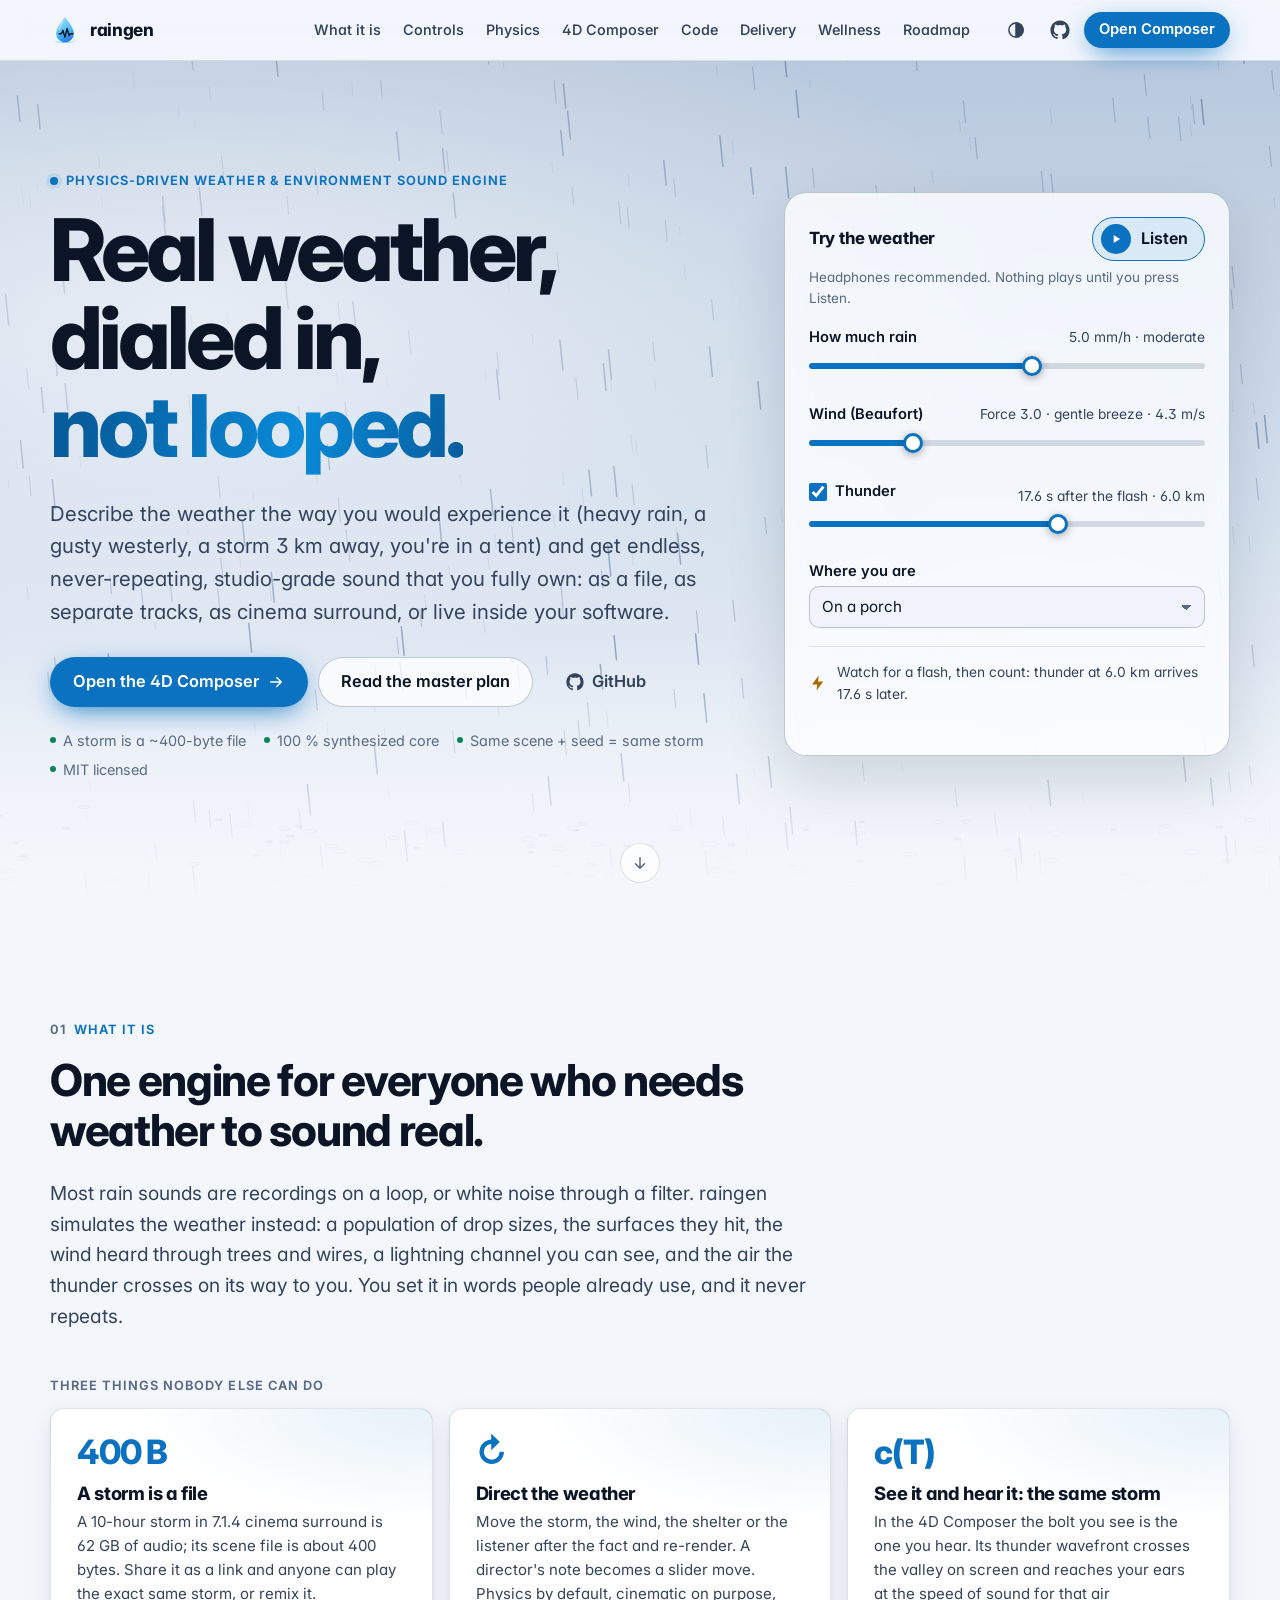
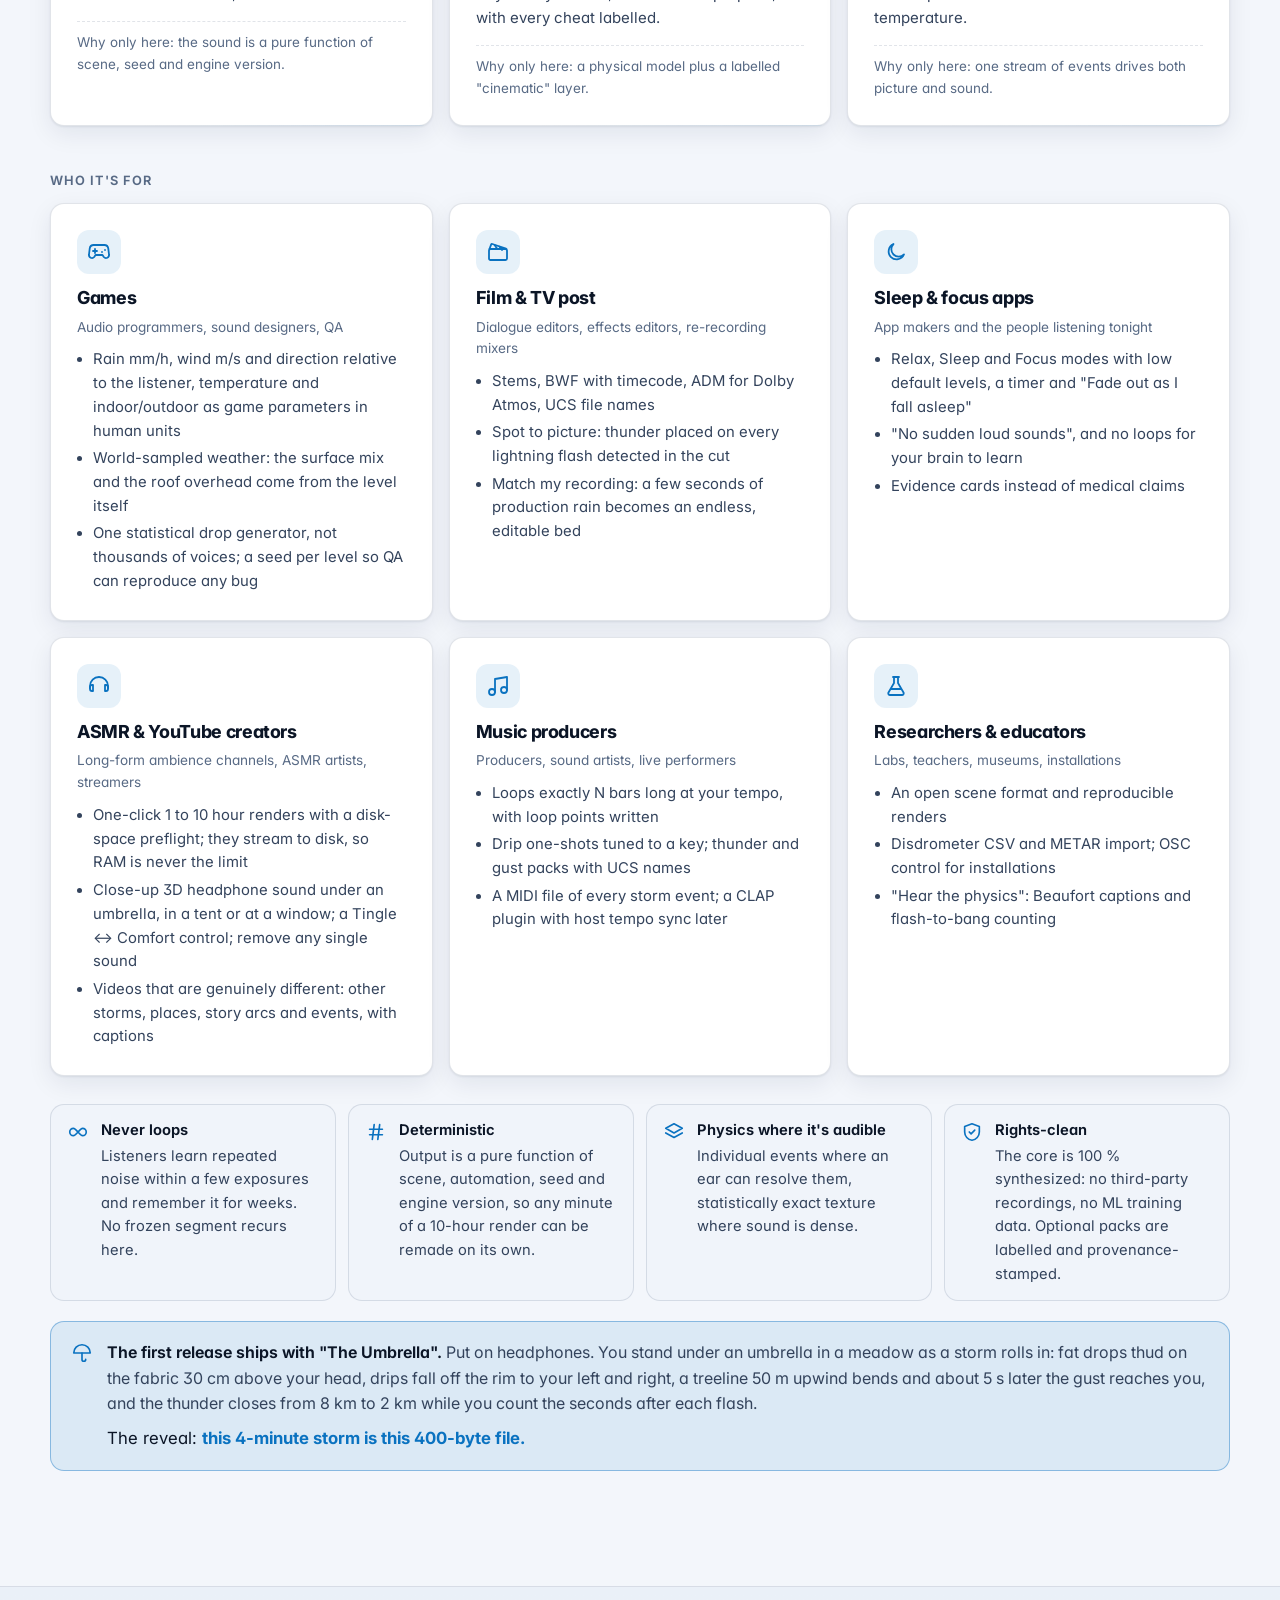
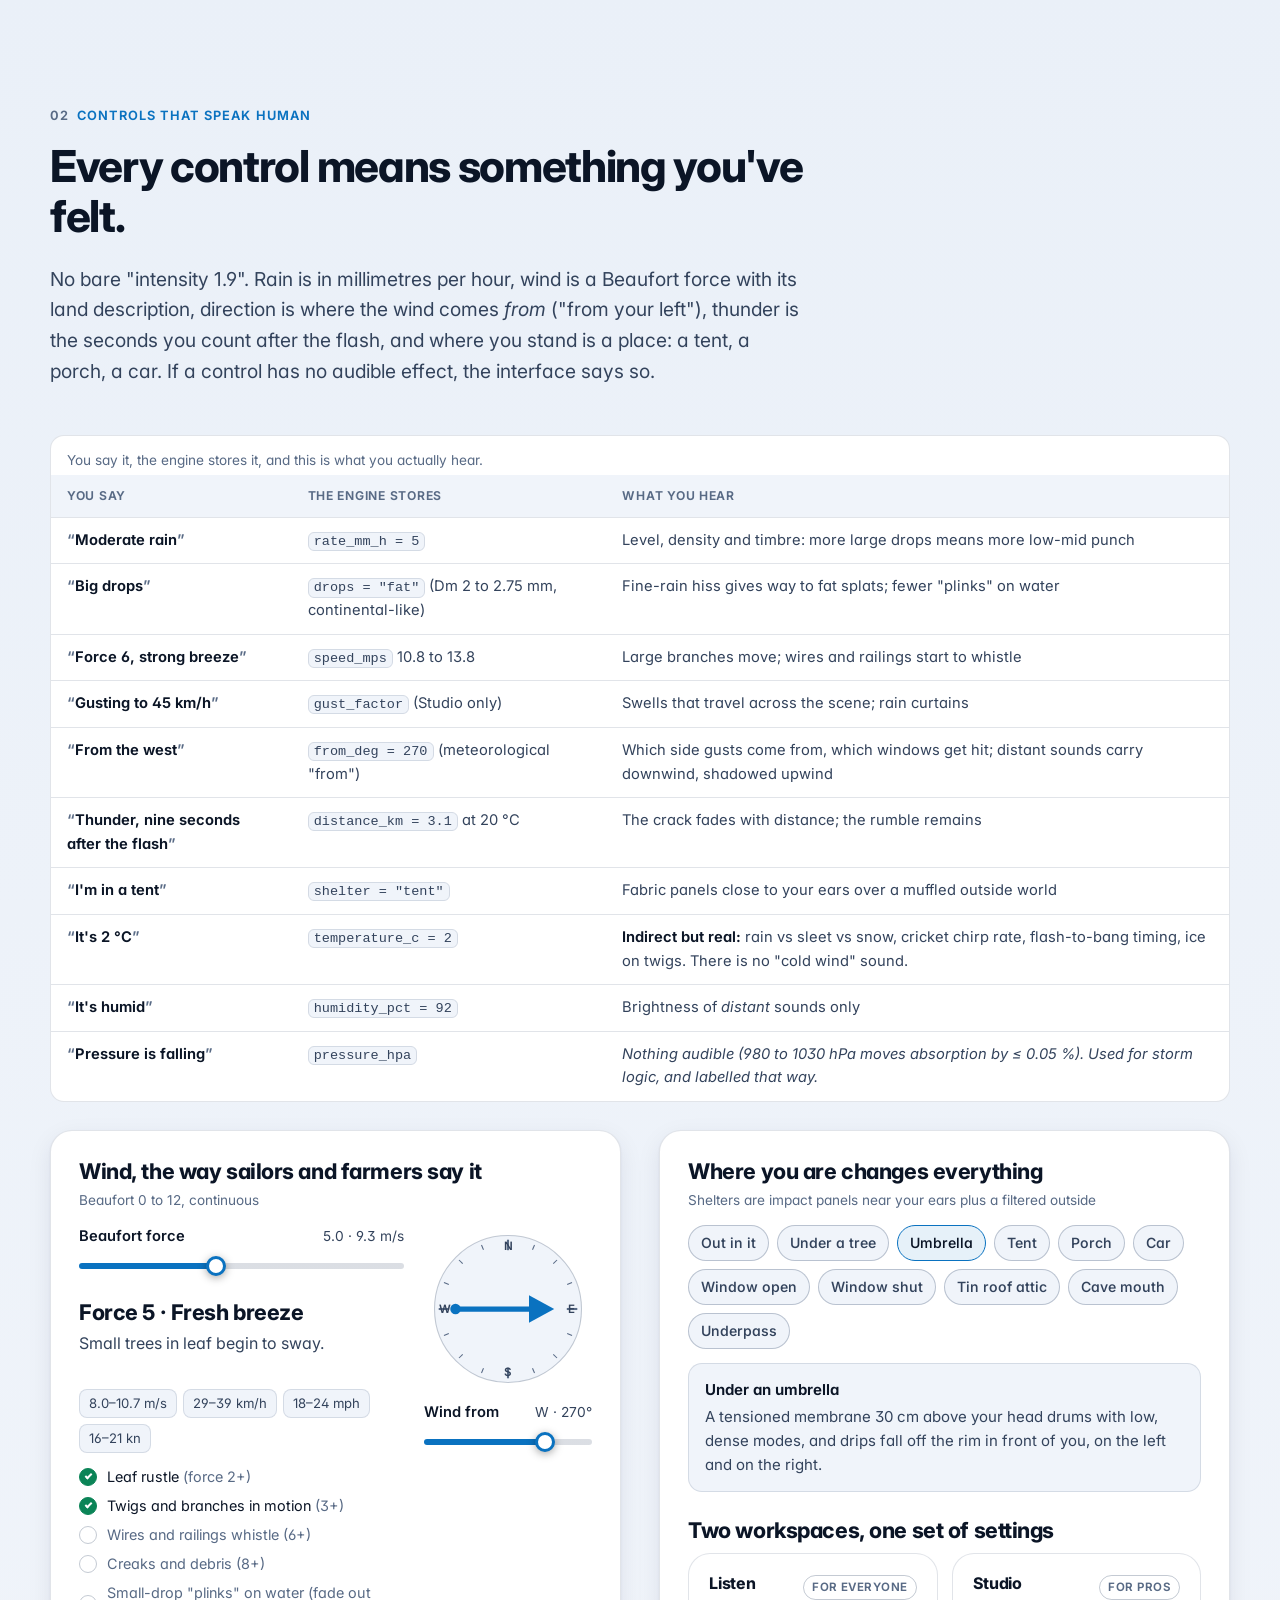
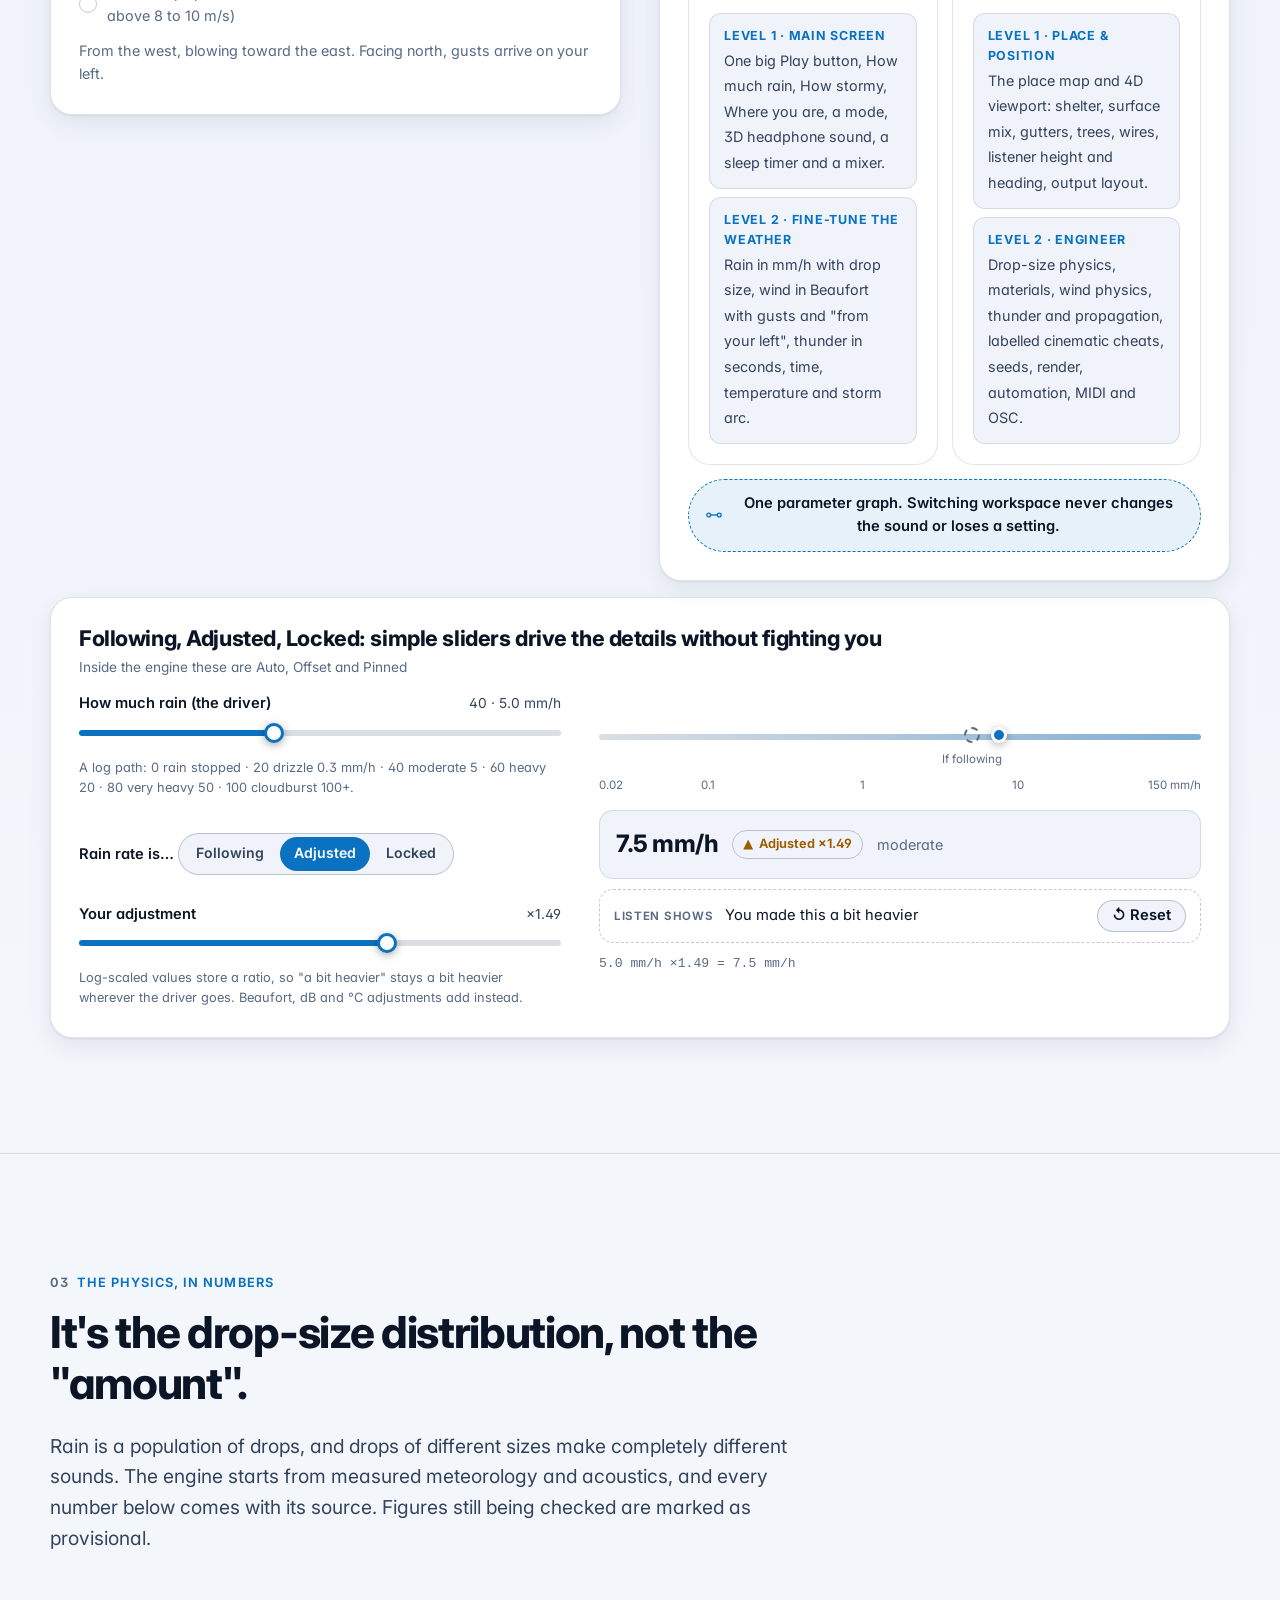
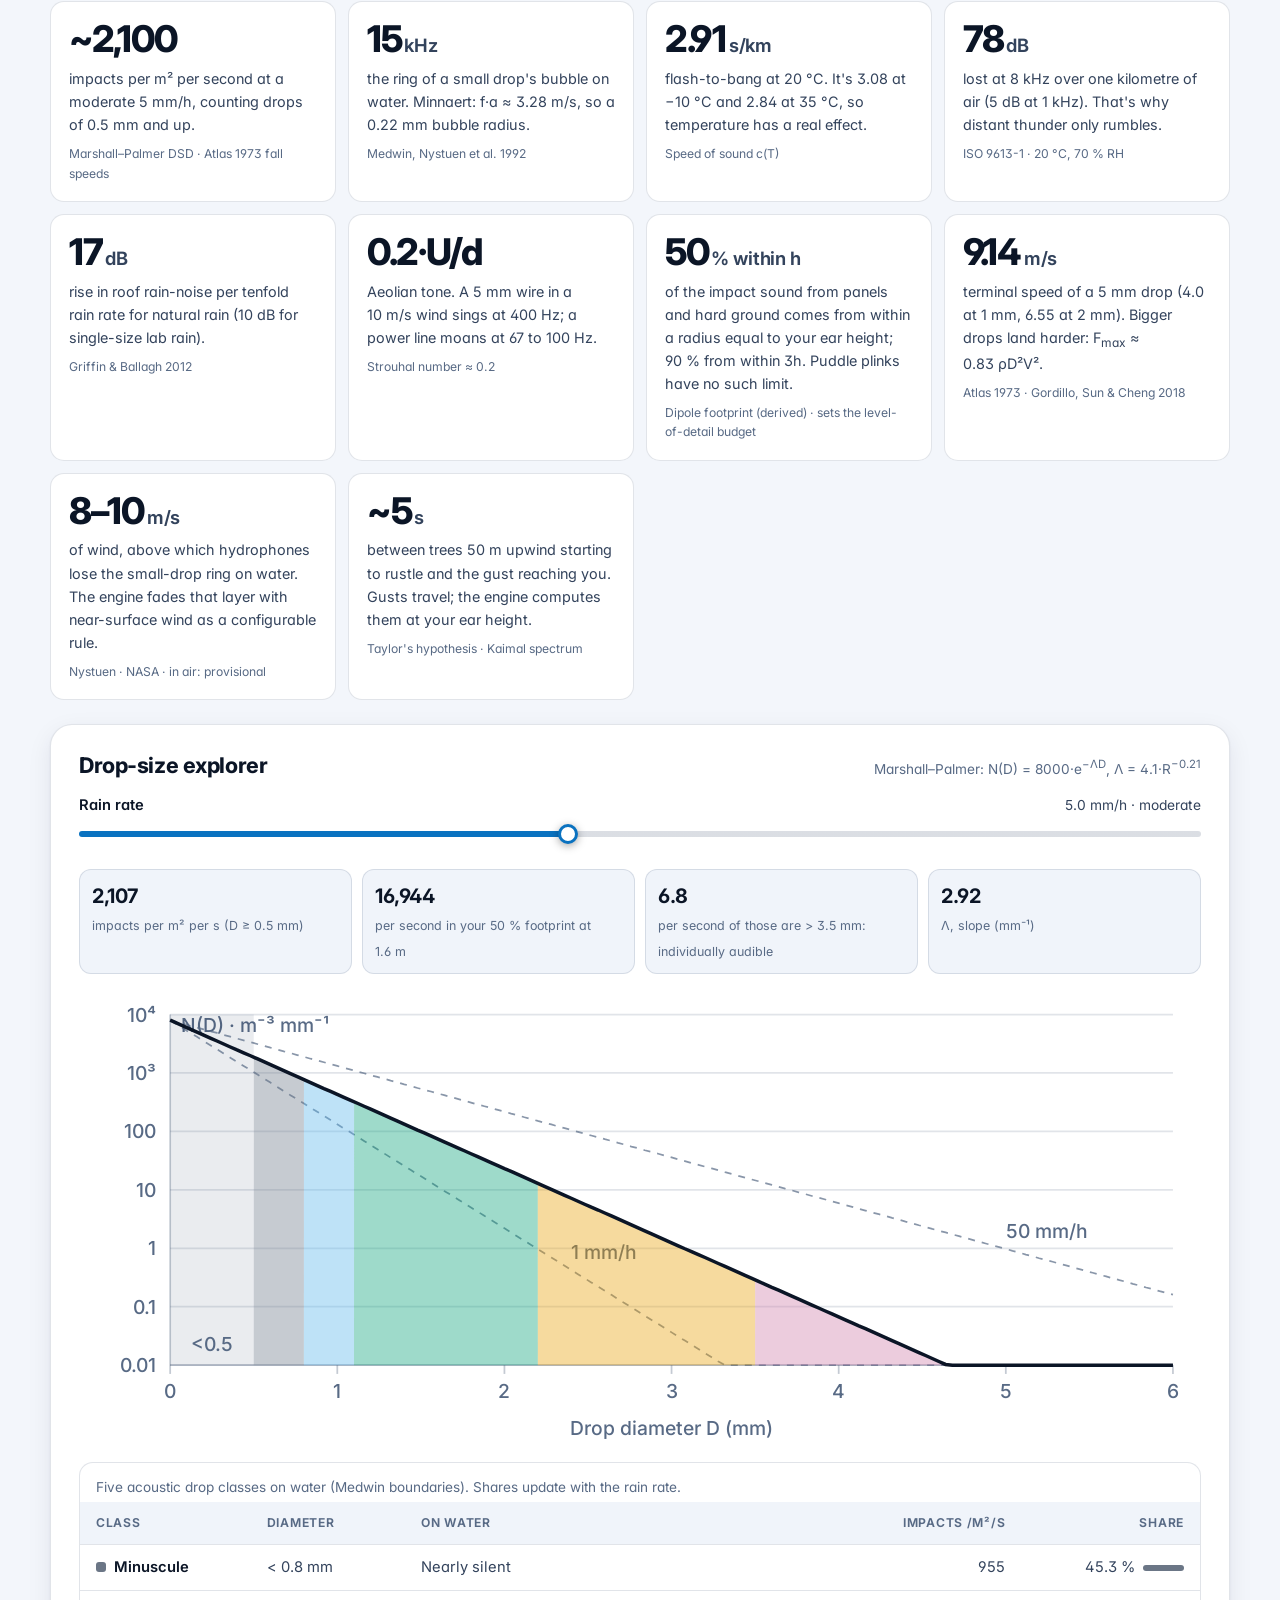
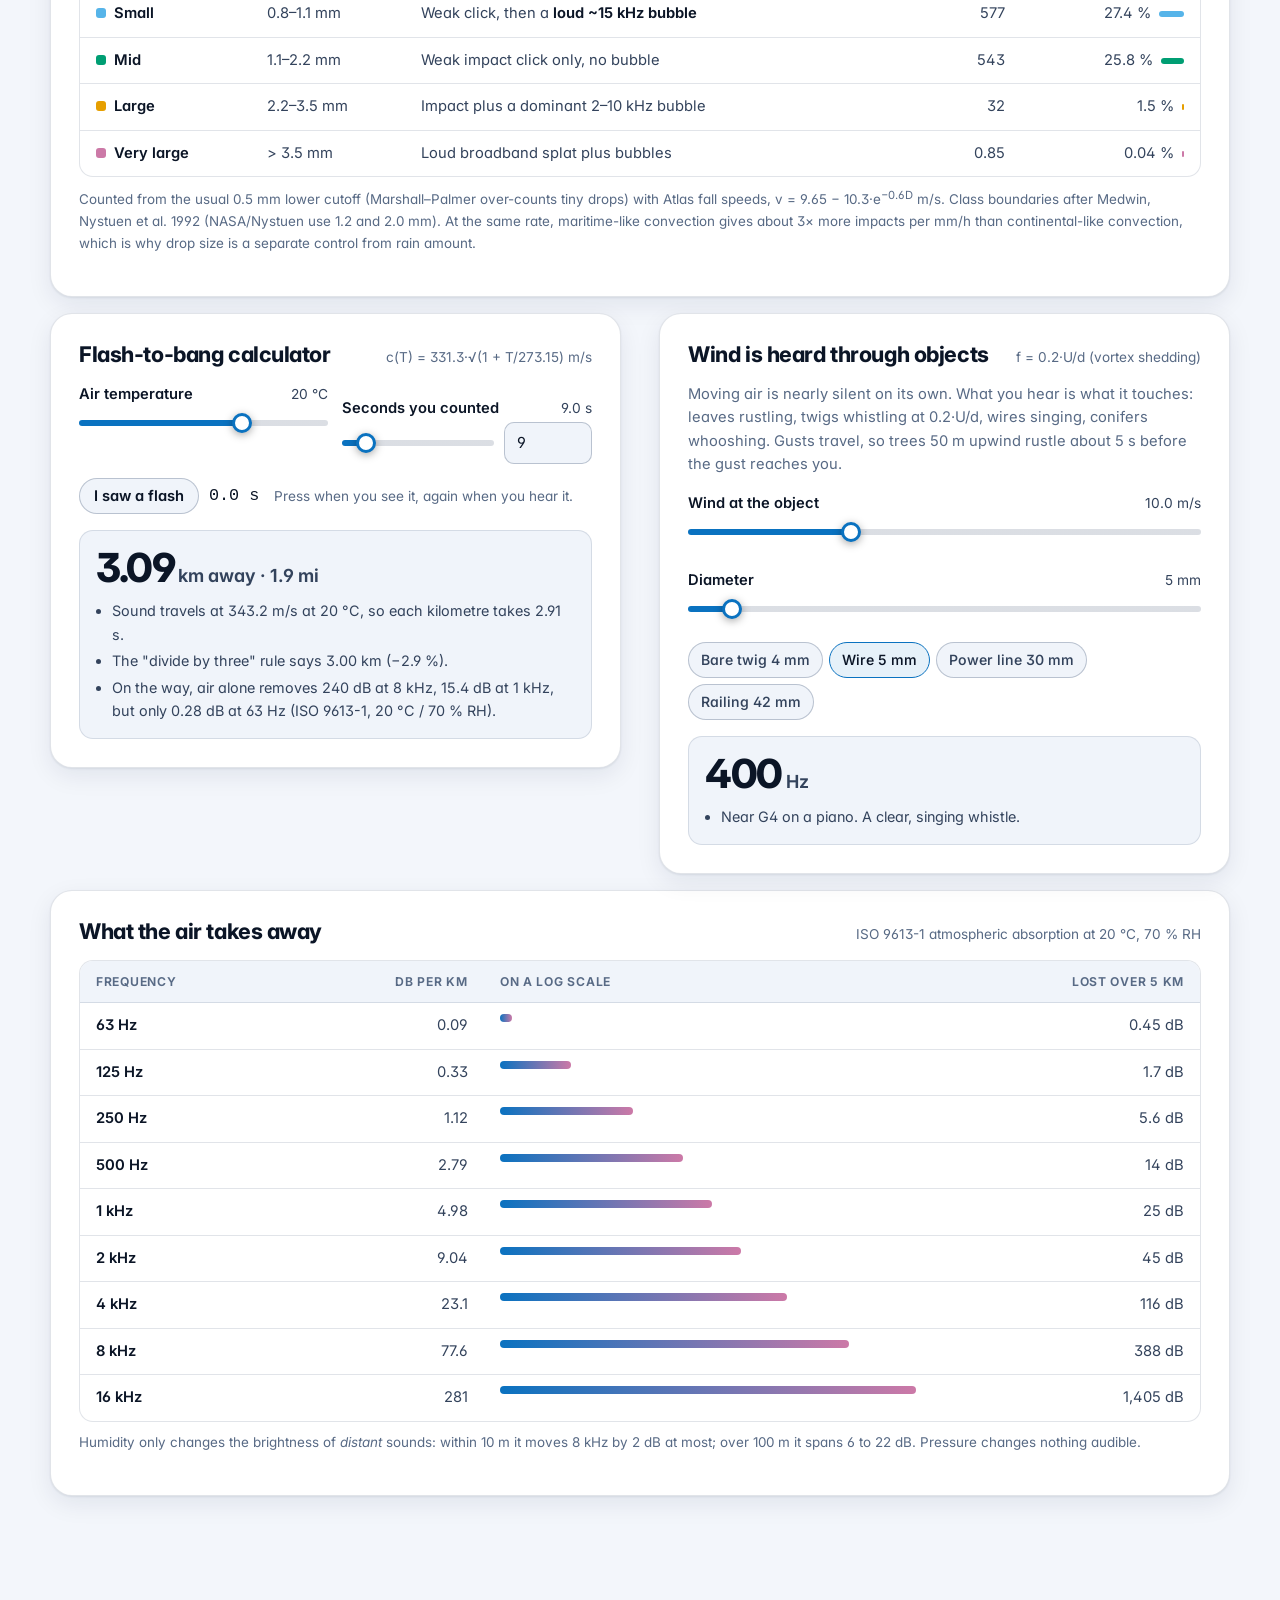
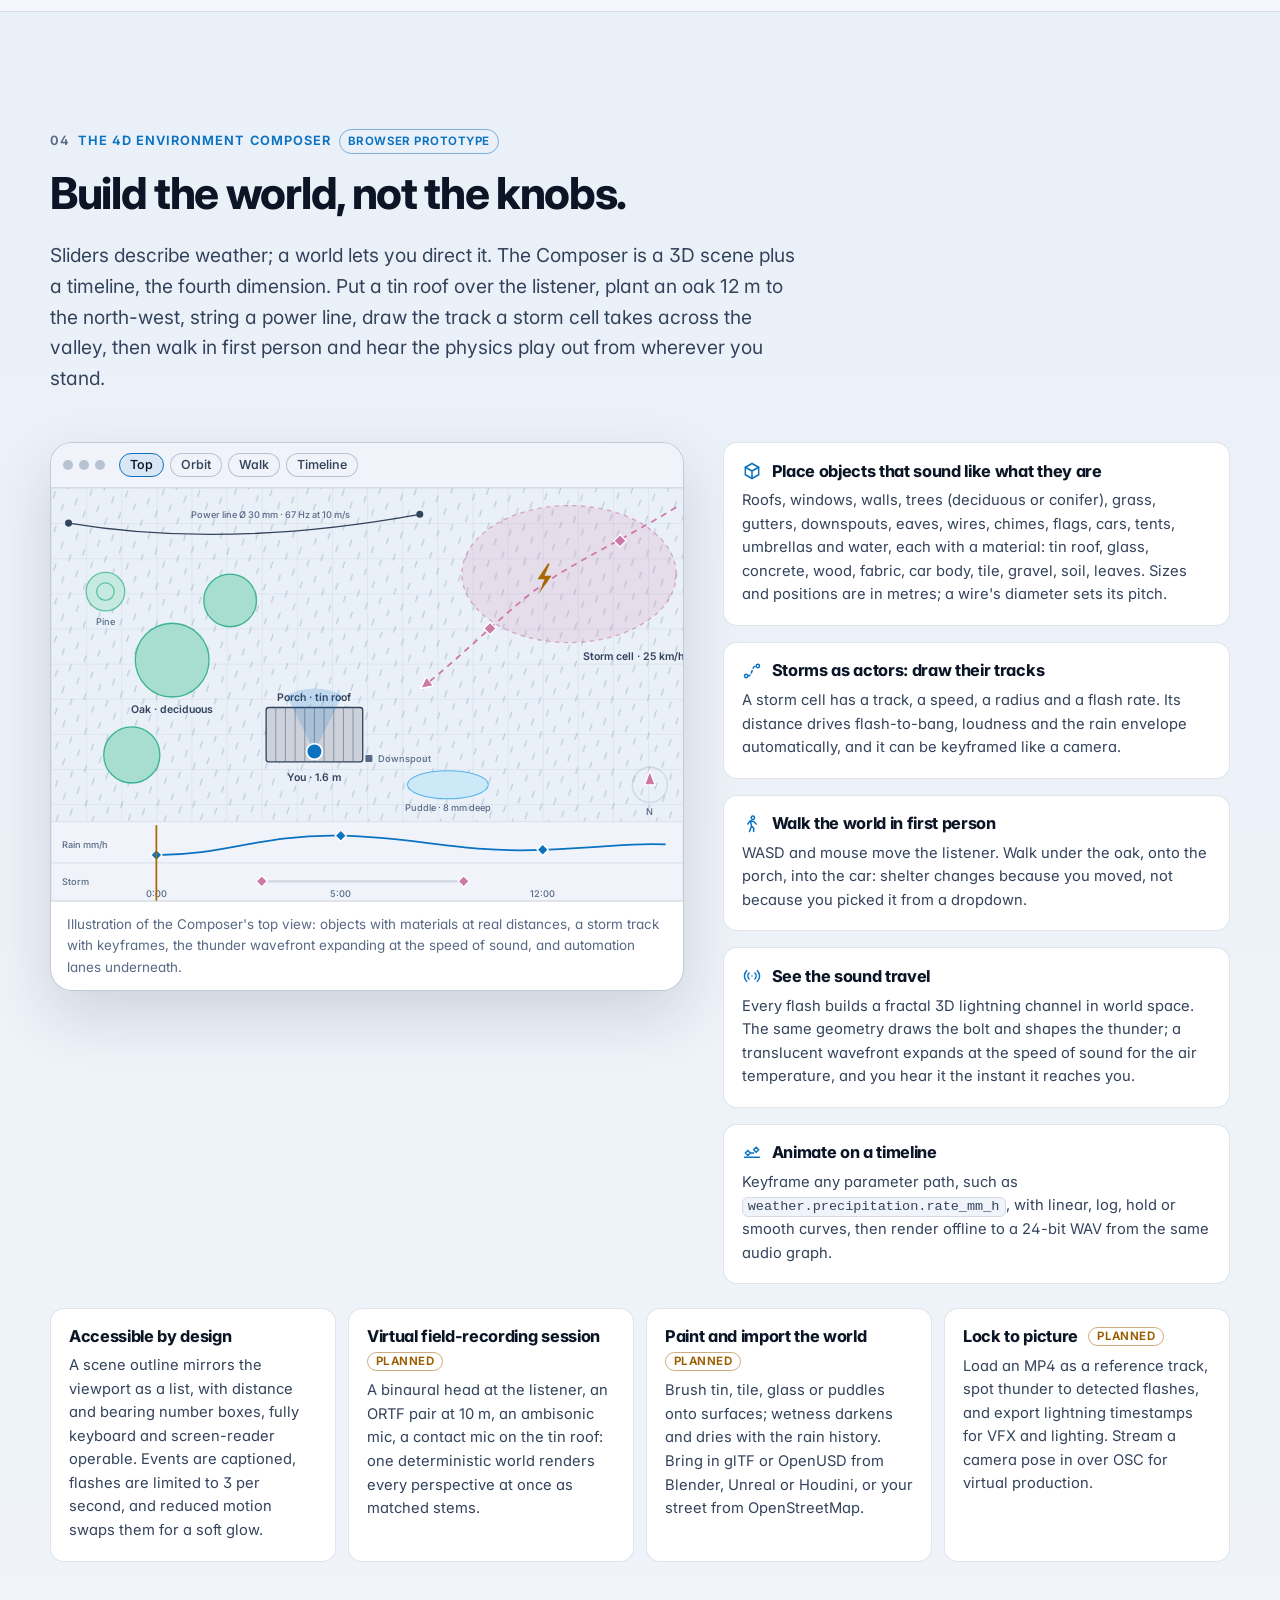
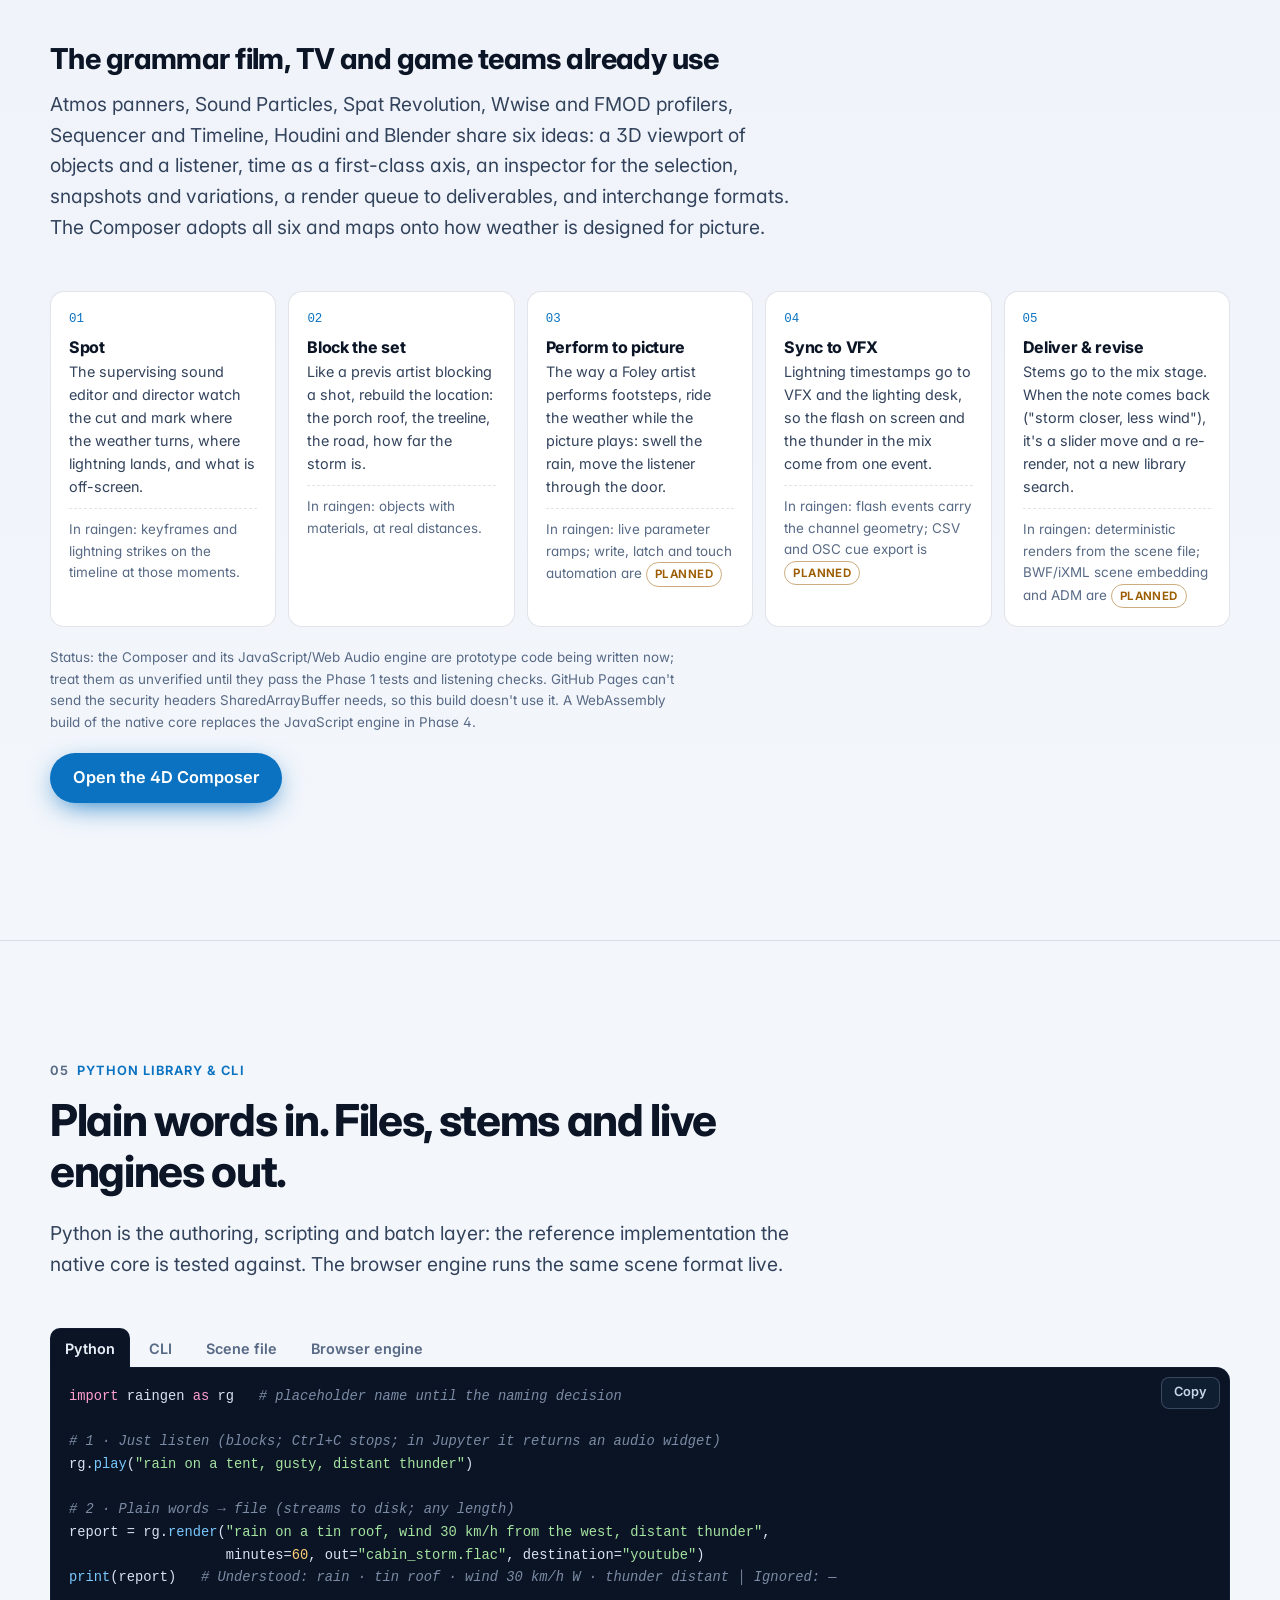
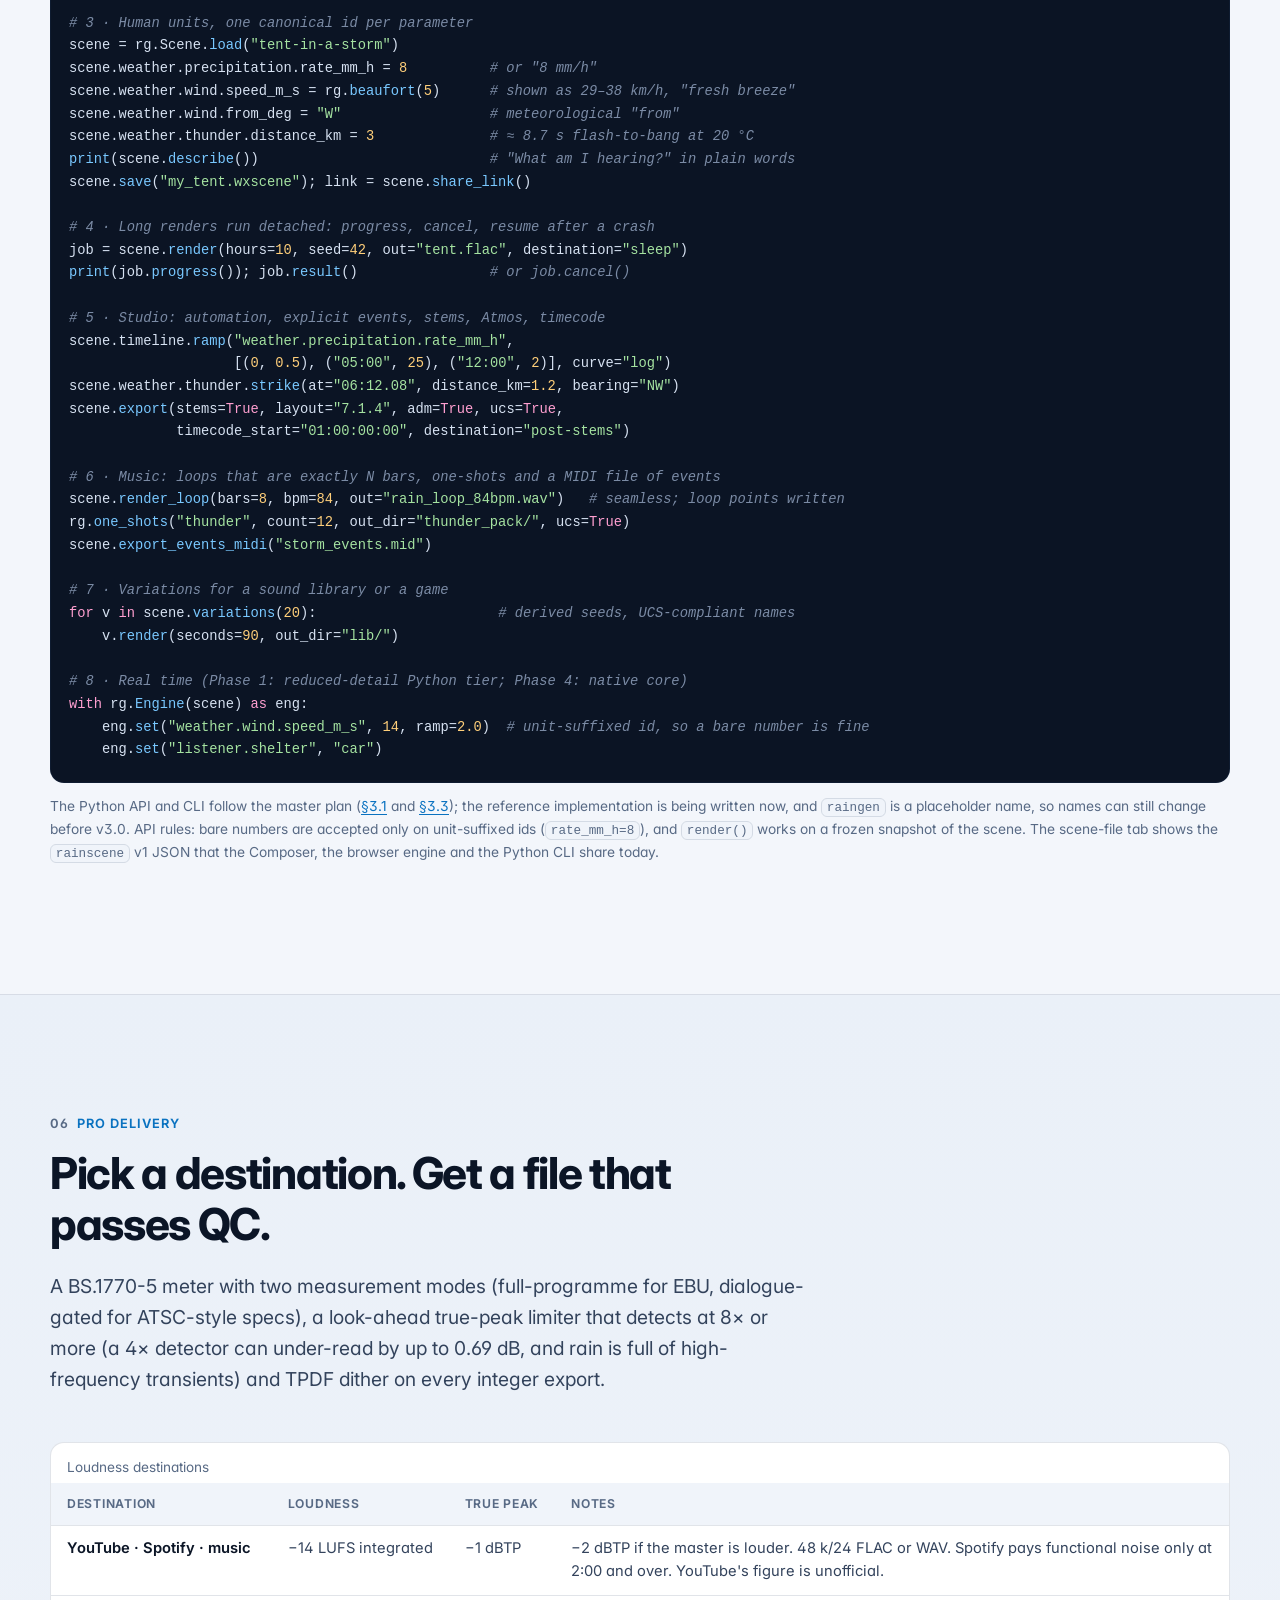
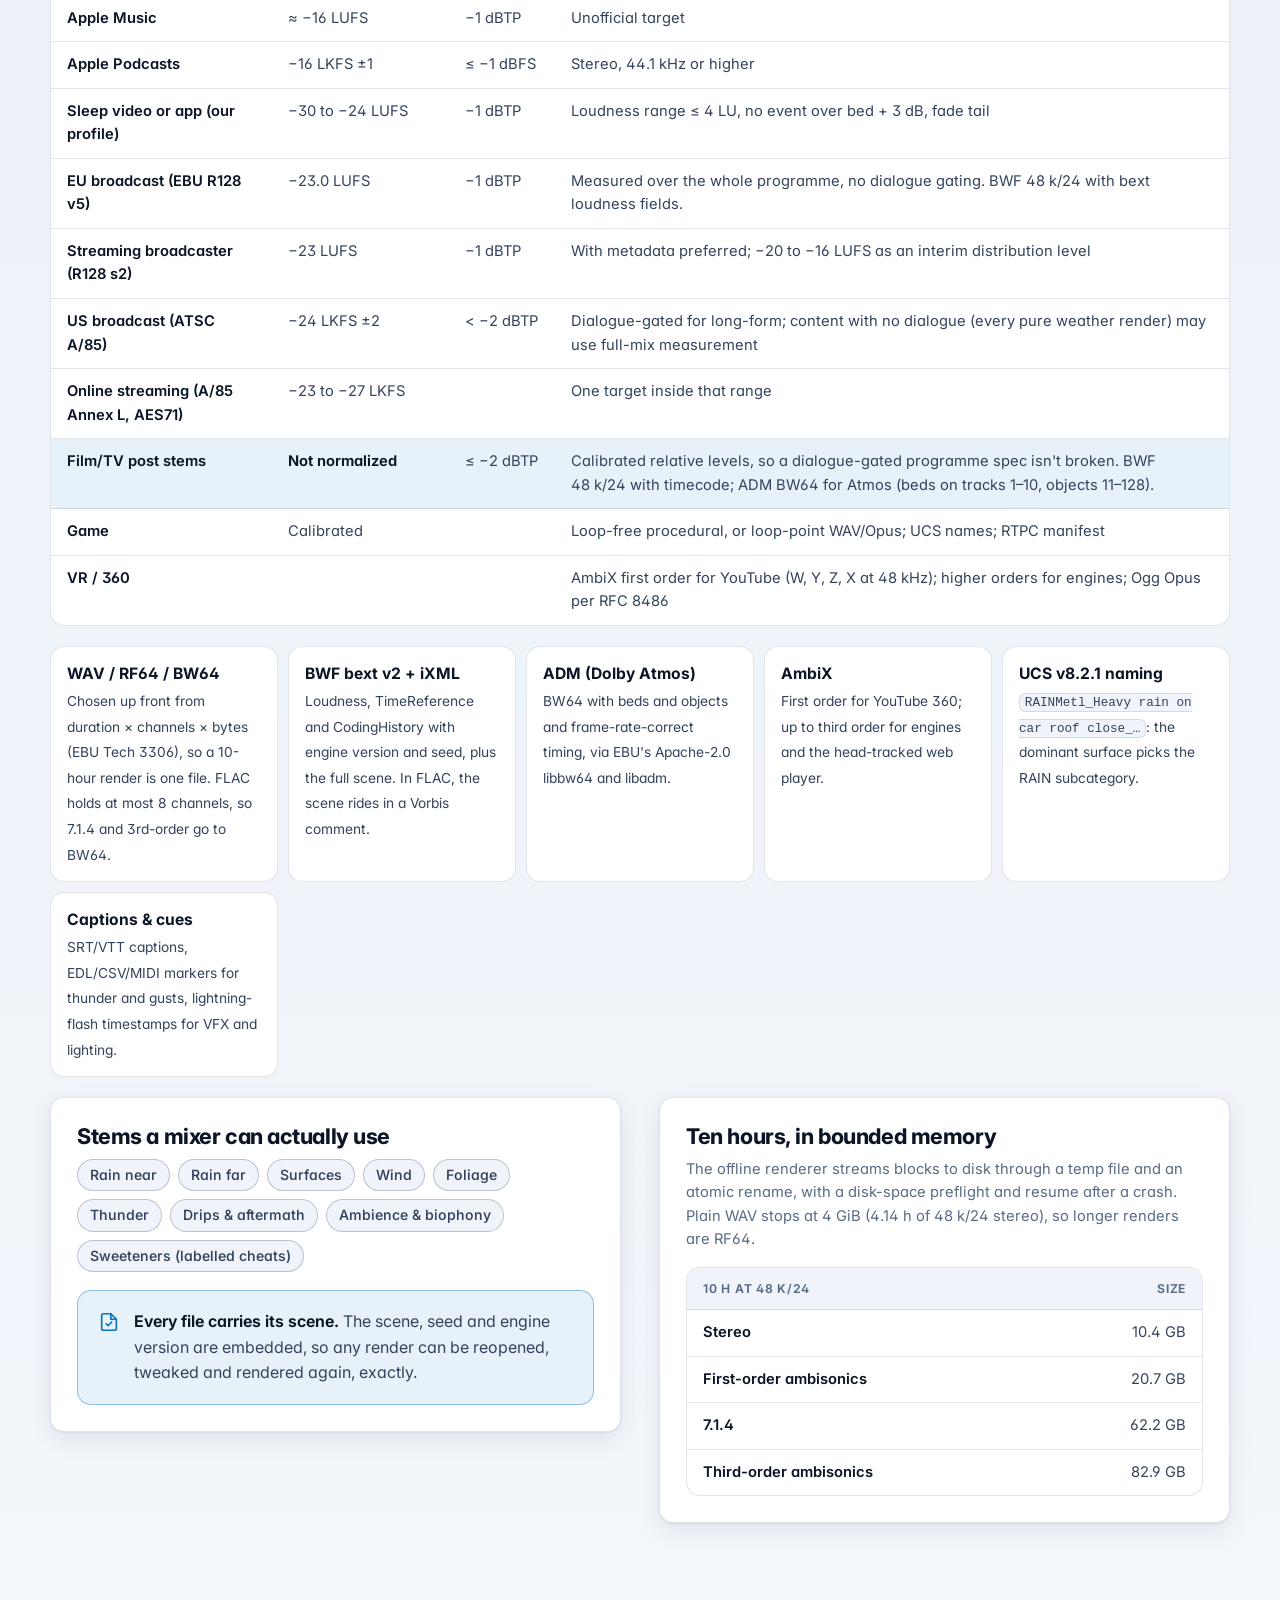
==== commit 16be554d: "Publish site from 3d02f0e" ====
--- a/index.html
+++ b/index.html
@@ -53,7 +53,7 @@
       <button class="icon-btn" type="button" data-theme-toggle aria-label="Theme: system. Switch theme" title="Theme: system">
         <svg viewBox="0 0 24 24" fill="none" stroke="currentColor" stroke-width="1.8" aria-hidden="true"><circle cx="12" cy="12" r="8.5"/><path d="M12 3.5v17a8.5 8.5 0 0 0 0-17Z" fill="currentColor"/></svg>
       </button>
-      <a class="icon-btn" href="https://github.com/AhmadHassan-BTed/RainGeneratorPy" aria-label="RainGeneratorPy on GitHub" title="GitHub">
+      <a class="icon-btn" href="https://github.com/AhmadHassan-BTed/RainGen-RainGenerator" aria-label="RainGeneratorPy on GitHub" title="GitHub">
         <svg viewBox="0 0 24 24" fill="currentColor" aria-hidden="true"><path d="M12 .5C5.73.5.5 5.73.5 12a11.5 11.5 0 0 0 7.86 10.92c.58.1.79-.25.79-.56v-2c-3.2.7-3.87-1.37-3.87-1.37-.52-1.33-1.28-1.69-1.28-1.69-1.05-.72.08-.7.08-.7 1.16.08 1.77 1.19 1.77 1.19 1.03 1.77 2.7 1.26 3.36.96.1-.75.4-1.26.73-1.55-2.55-.29-5.24-1.28-5.24-5.69 0-1.26.45-2.29 1.19-3.1-.12-.29-.52-1.46.11-3.05 0 0 .97-.31 3.17 1.18a11 11 0 0 1 5.77 0c2.2-1.49 3.17-1.18 3.17-1.18.63 1.59.23 2.76.11 3.05.74.81 1.19 1.84 1.19 3.1 0 4.42-2.69 5.39-5.25 5.68.41.36.78 1.06.78 2.14v3.17c0 .31.21.67.8.56A11.5 11.5 0 0 0 23.5 12C23.5 5.73 18.27.5 12 .5Z"/></svg>
       </a>
       <a class="btn btn-primary btn-sm hide-sm" href="studio/">Open Composer</a>
@@ -81,7 +81,7 @@
           <svg viewBox="0 0 24 24" fill="none" stroke="currentColor" stroke-width="2" stroke-linecap="round" stroke-linejoin="round" aria-hidden="true"><path d="M5 12h14M13 6l6 6-6 6"/></svg>
         </a>
         <a class="btn btn-ghost btn-lg" href="plan.html">Read the master plan</a>
-        <a class="btn btn-quiet btn-lg" href="https://github.com/AhmadHassan-BTed/RainGeneratorPy">
+        <a class="btn btn-quiet btn-lg" href="https://github.com/AhmadHassan-BTed/RainGen-RainGenerator">
           <svg viewBox="0 0 24 24" fill="currentColor" aria-hidden="true"><path d="M12 .5C5.73.5.5 5.73.5 12a11.5 11.5 0 0 0 7.86 10.92c.58.1.79-.25.79-.56v-2c-3.2.7-3.87-1.37-3.87-1.37-.52-1.33-1.28-1.69-1.28-1.69-1.05-.72.08-.7.08-.7 1.16.08 1.77 1.19 1.77 1.19 1.03 1.77 2.7 1.26 3.36.96.1-.75.4-1.26.73-1.55-2.55-.29-5.24-1.28-5.24-5.69 0-1.26.45-2.29 1.19-3.1-.12-.29-.52-1.46.11-3.05 0 0 .97-.31 3.17 1.18a11 11 0 0 1 5.77 0c2.2-1.49 3.17-1.18 3.17-1.18.63 1.59.23 2.76.11 3.05.74.81 1.19 1.84 1.19 3.1 0 4.42-2.69 5.39-5.25 5.68.41.36.78 1.06.78 2.14v3.17c0 .31.21.67.8.56A11.5 11.5 0 0 0 23.5 12C23.5 5.73 18.27.5 12 .5Z"/></svg>
           GitHub
         </a>
@@ -1185,7 +1185,7 @@
       <div class="cta-row">
         <a class="btn btn-primary btn-lg" href="studio/">Open the 4D Composer</a>
         <a class="btn btn-ghost btn-lg" href="plan.html">Read the master plan</a>
-        <a class="btn btn-quiet btn-lg" href="https://github.com/AhmadHassan-BTed/RainGeneratorPy">Star on GitHub</a>
+        <a class="btn btn-quiet btn-lg" href="https://github.com/AhmadHassan-BTed/RainGen-RainGenerator">Star on GitHub</a>
       </div>
     </div>
   </div>
@@ -1212,9 +1212,9 @@
       <nav aria-labelledby="f-project">
         <h2 id="f-project">Project</h2>
         <ul>
-          <li><a href="https://github.com/AhmadHassan-BTed/RainGeneratorPy">Source on GitHub</a></li>
-          <li><a href="https://github.com/AhmadHassan-BTed/RainGeneratorPy/issues">Issues &amp; ideas</a></li>
-          <li><a href="https://github.com/AhmadHassan-BTed/RainGeneratorPy/blob/main/LICENSE">MIT licence</a></li>
+          <li><a href="https://github.com/AhmadHassan-BTed/RainGen-RainGenerator">Source on GitHub</a></li>
+          <li><a href="https://github.com/AhmadHassan-BTed/RainGen-RainGenerator/issues">Issues &amp; ideas</a></li>
+          <li><a href="https://github.com/AhmadHassan-BTed/RainGen-RainGenerator/blob/main/LICENSE">MIT licence</a></li>
         </ul>
       </nav>
     </div>
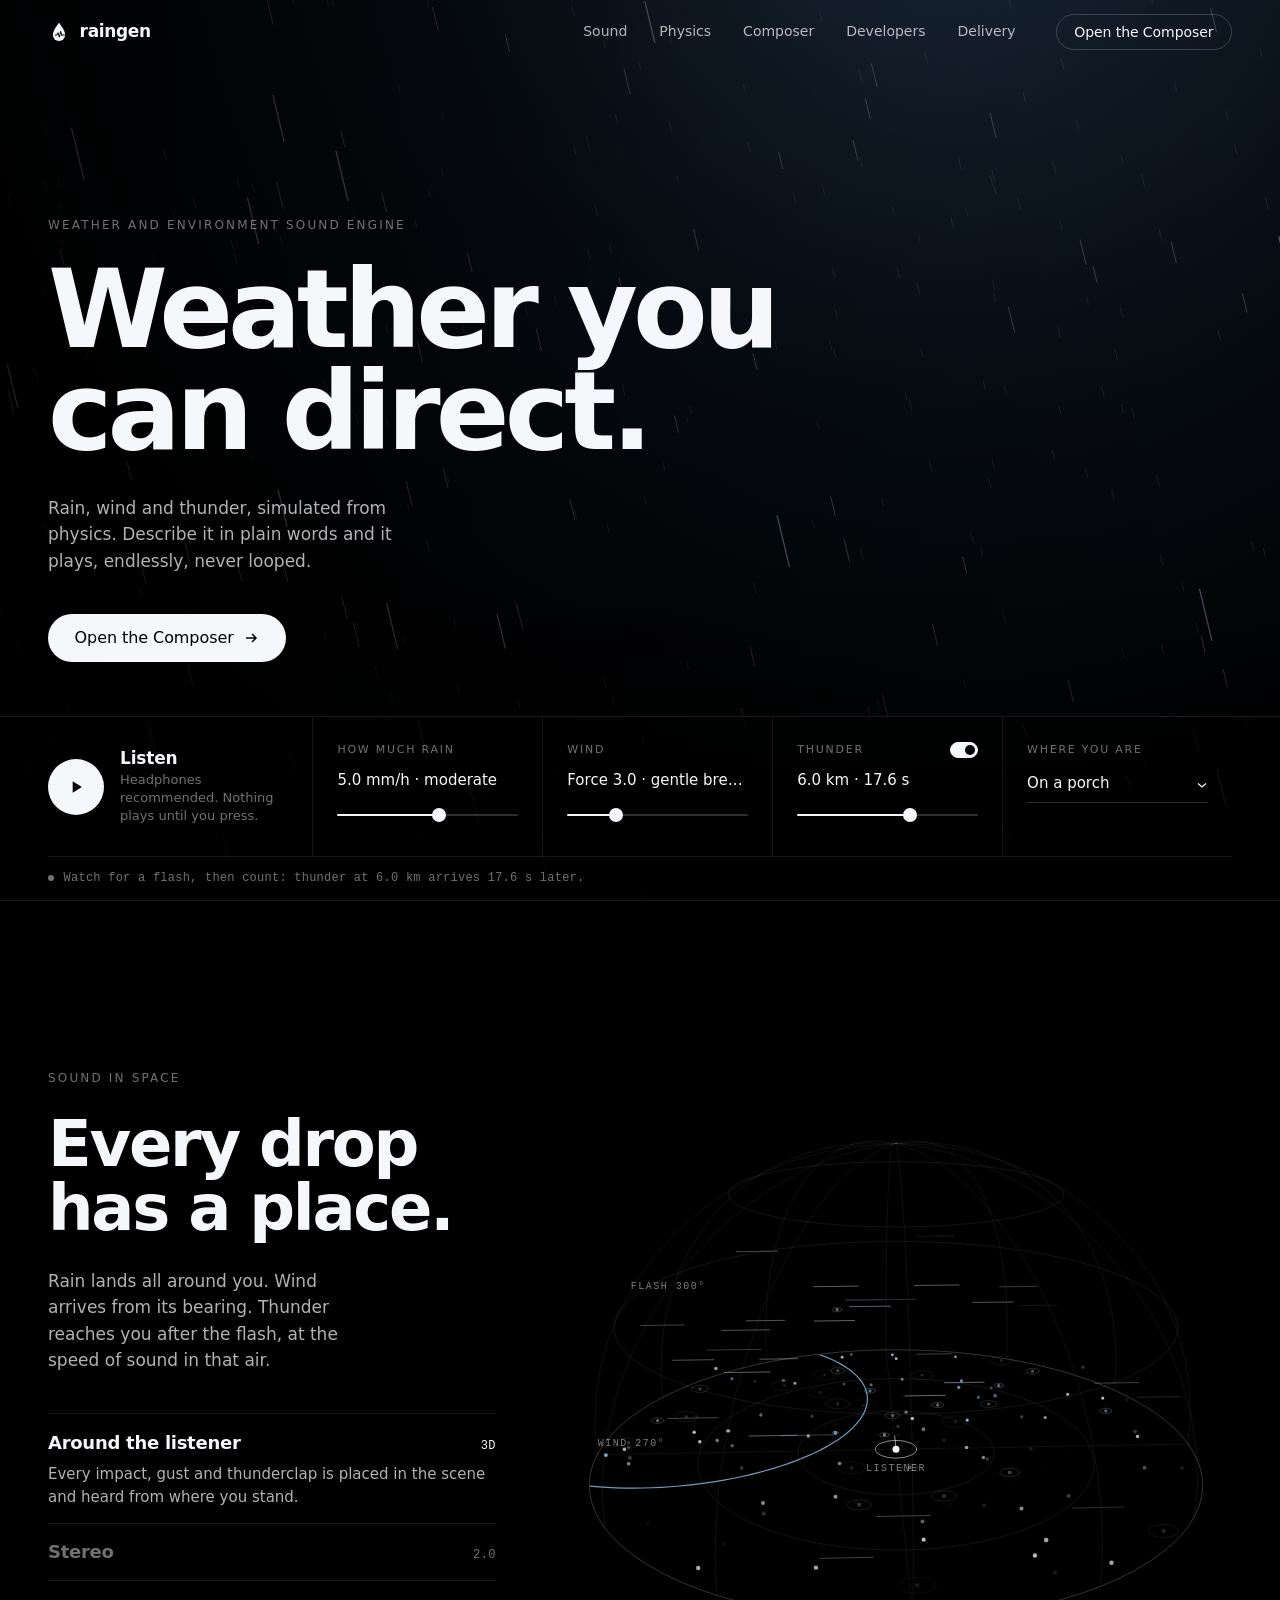
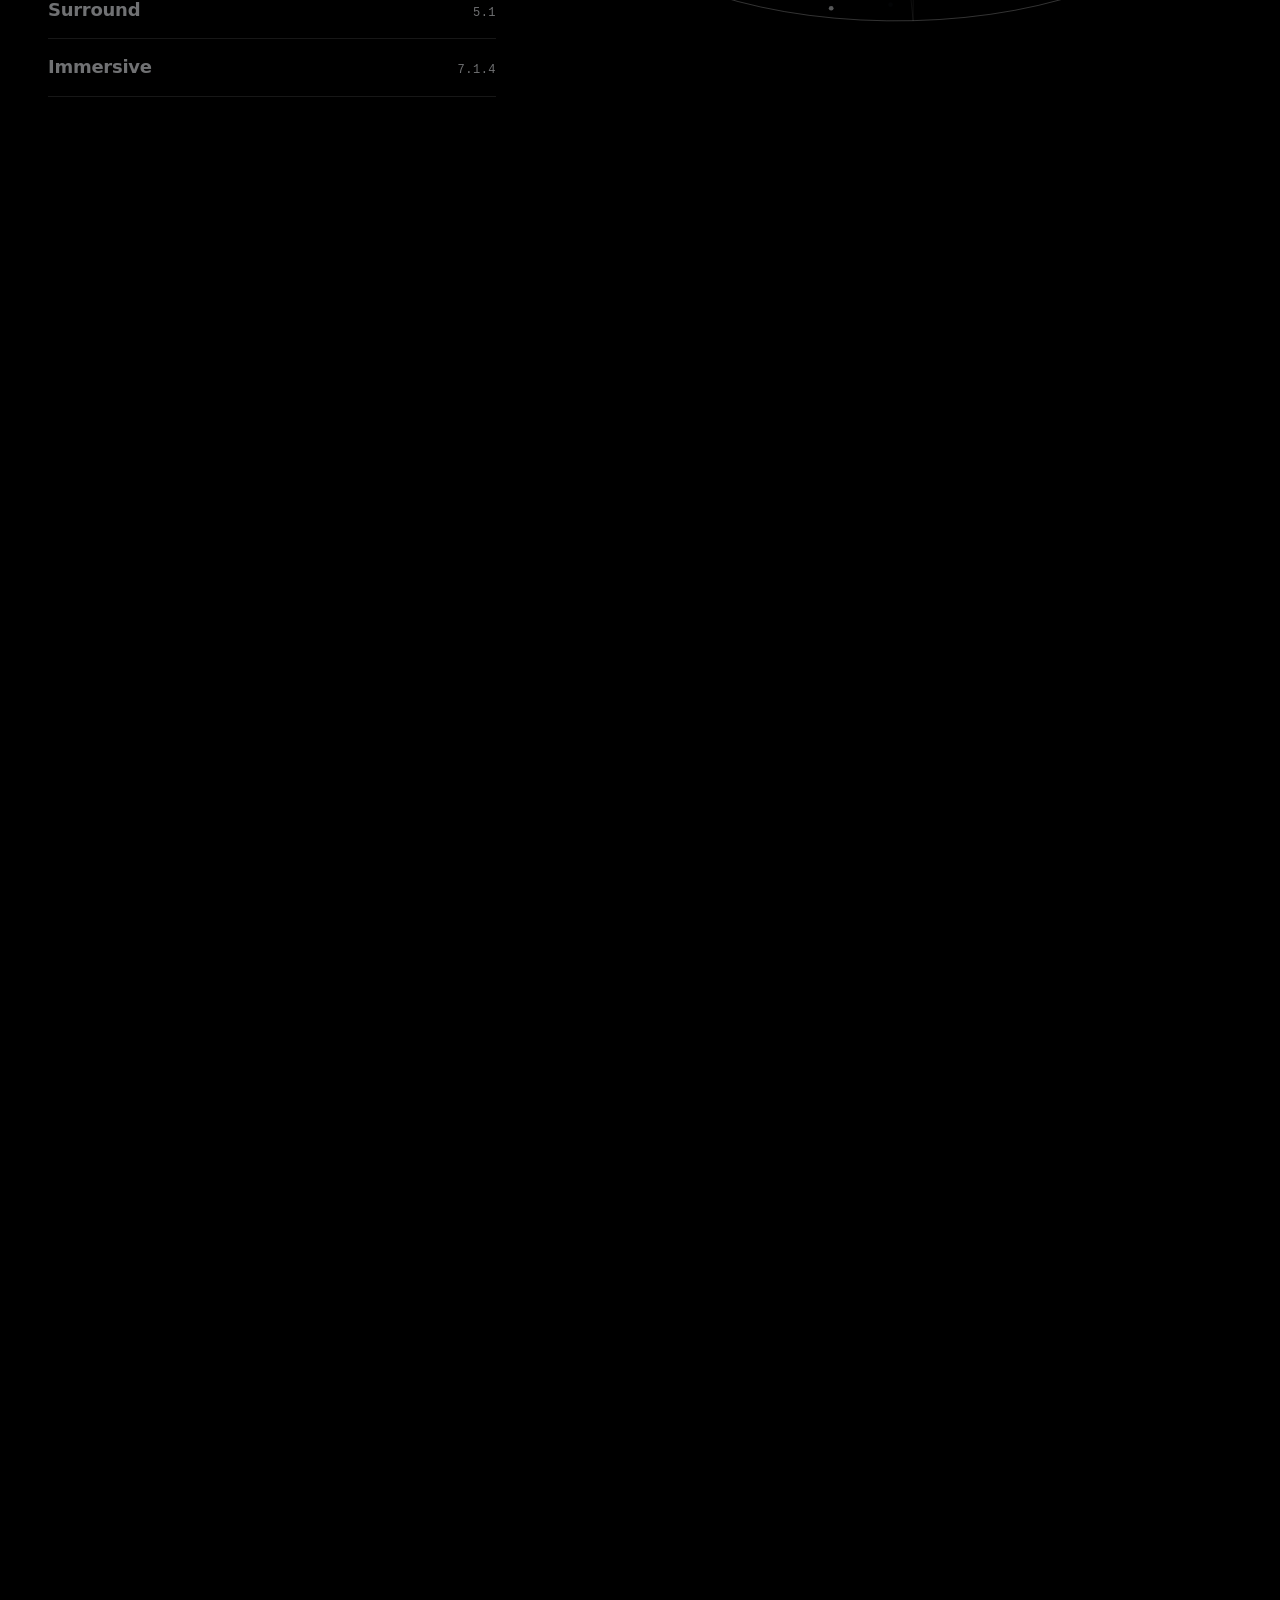
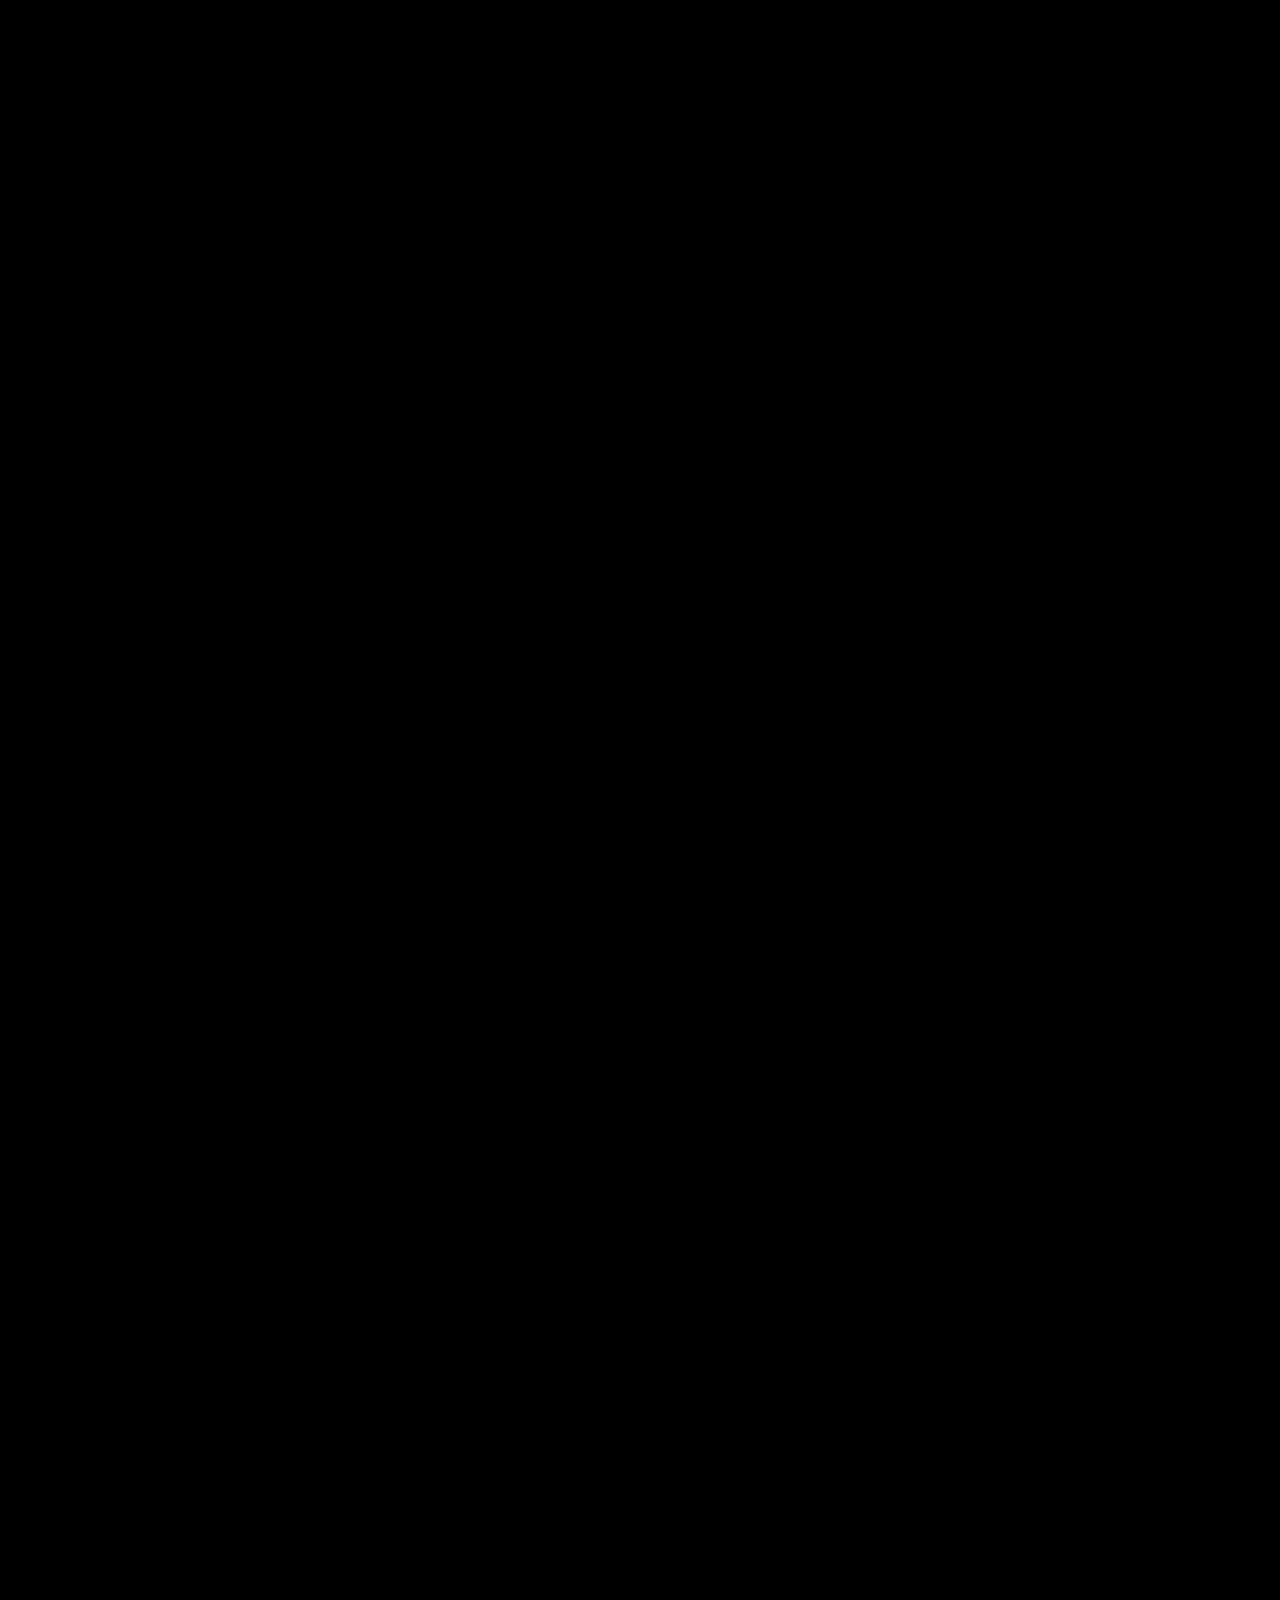
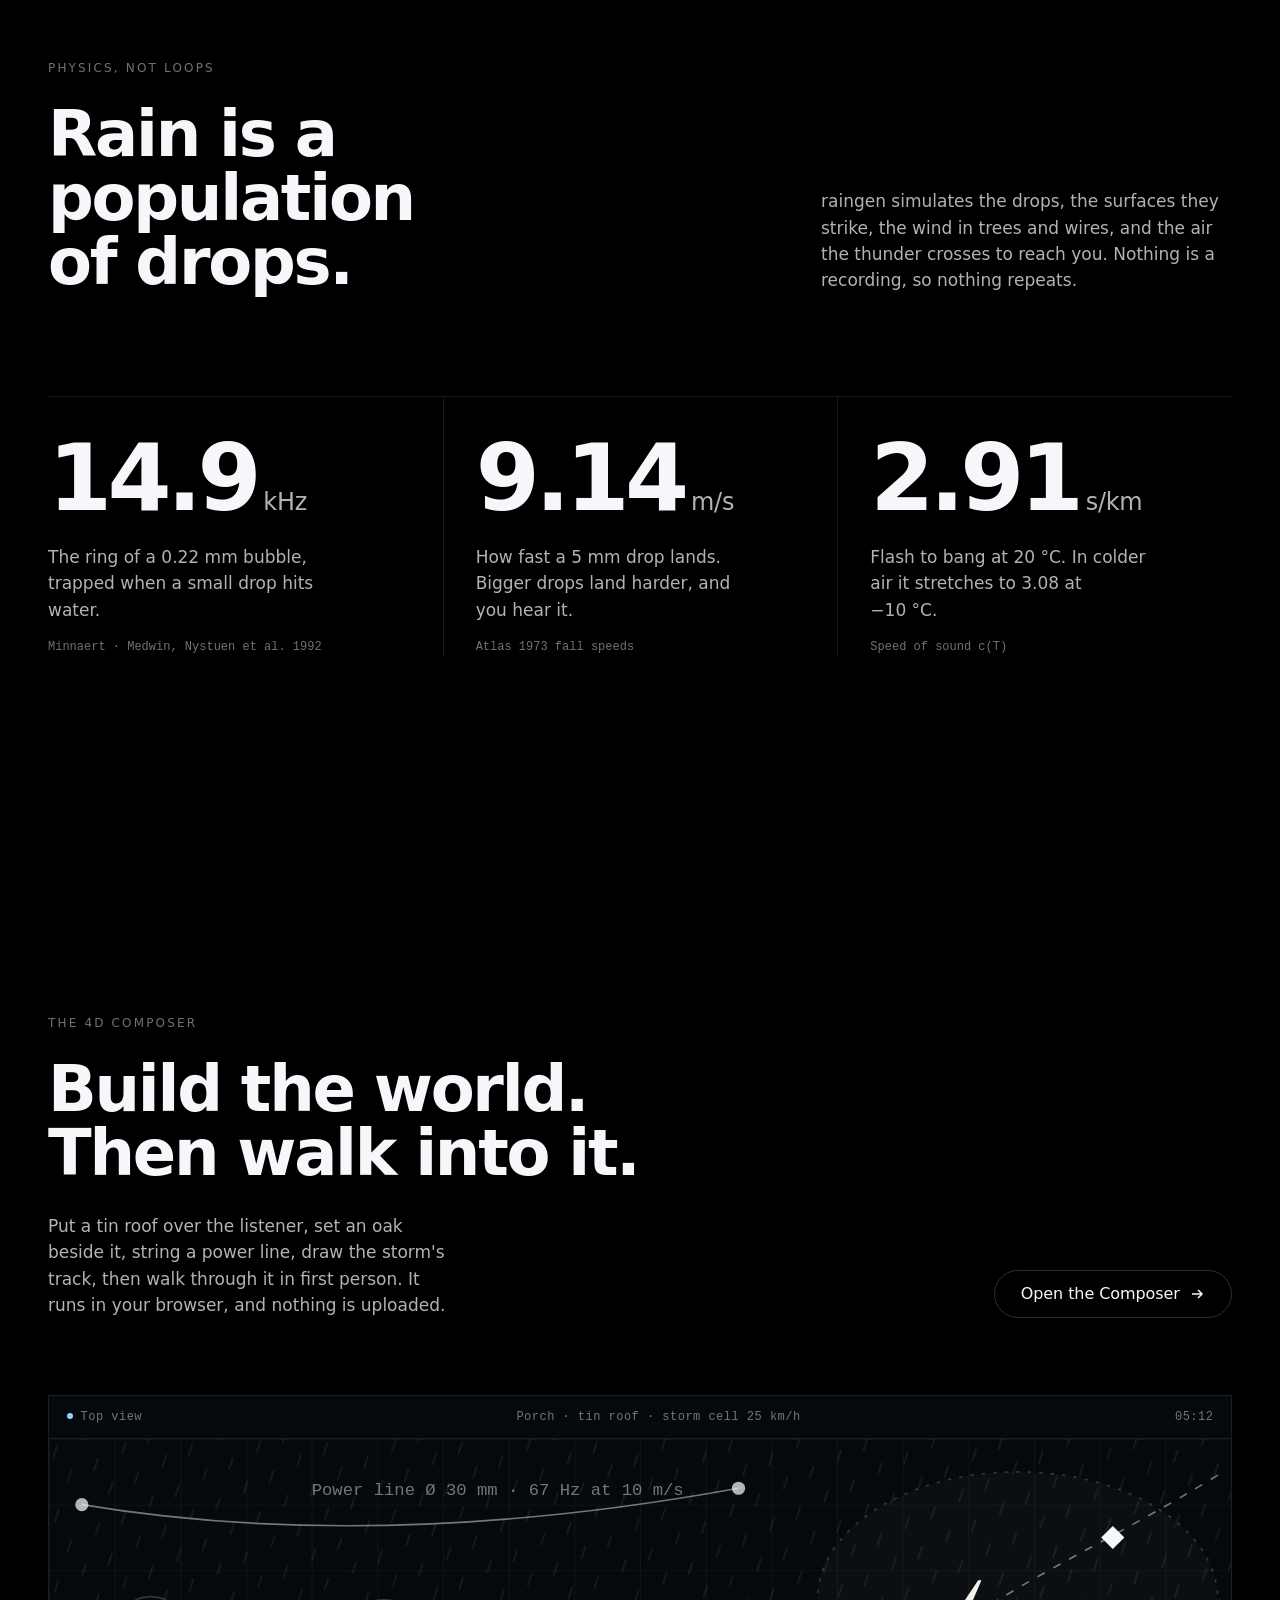
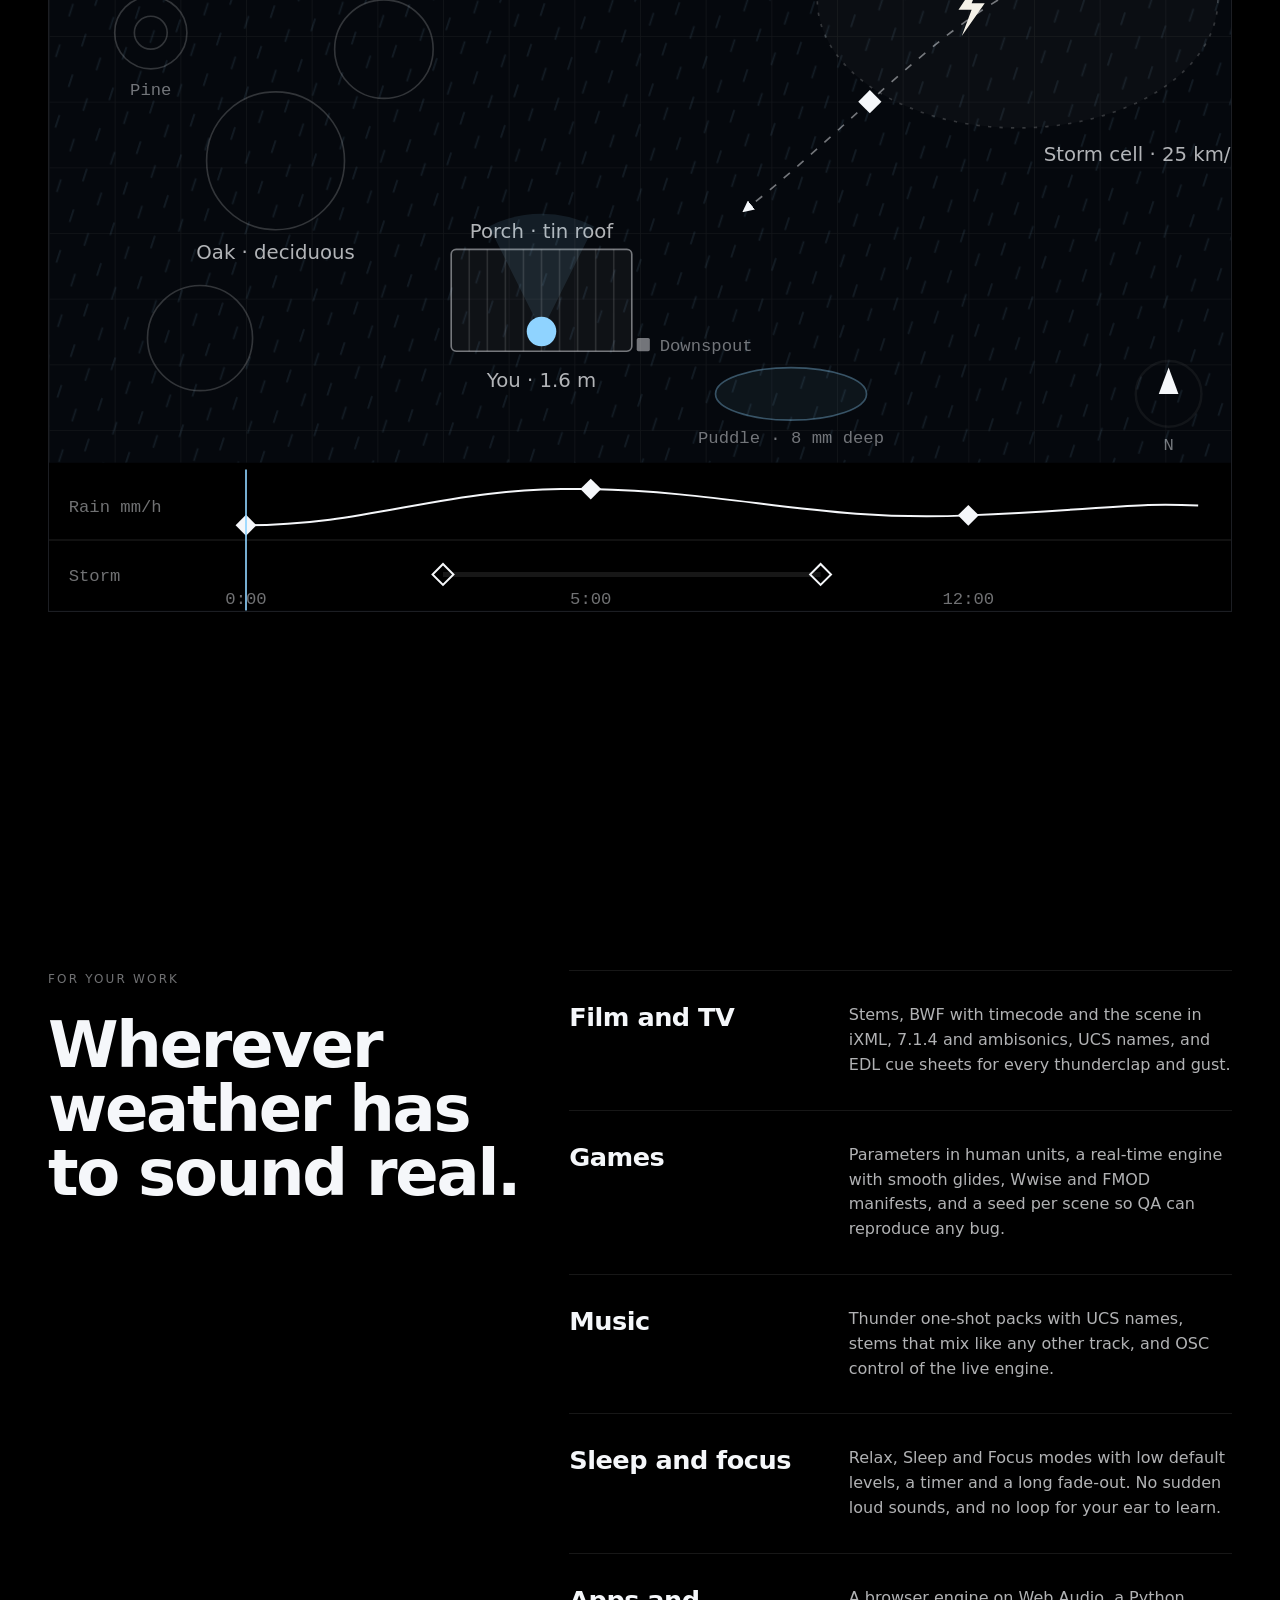
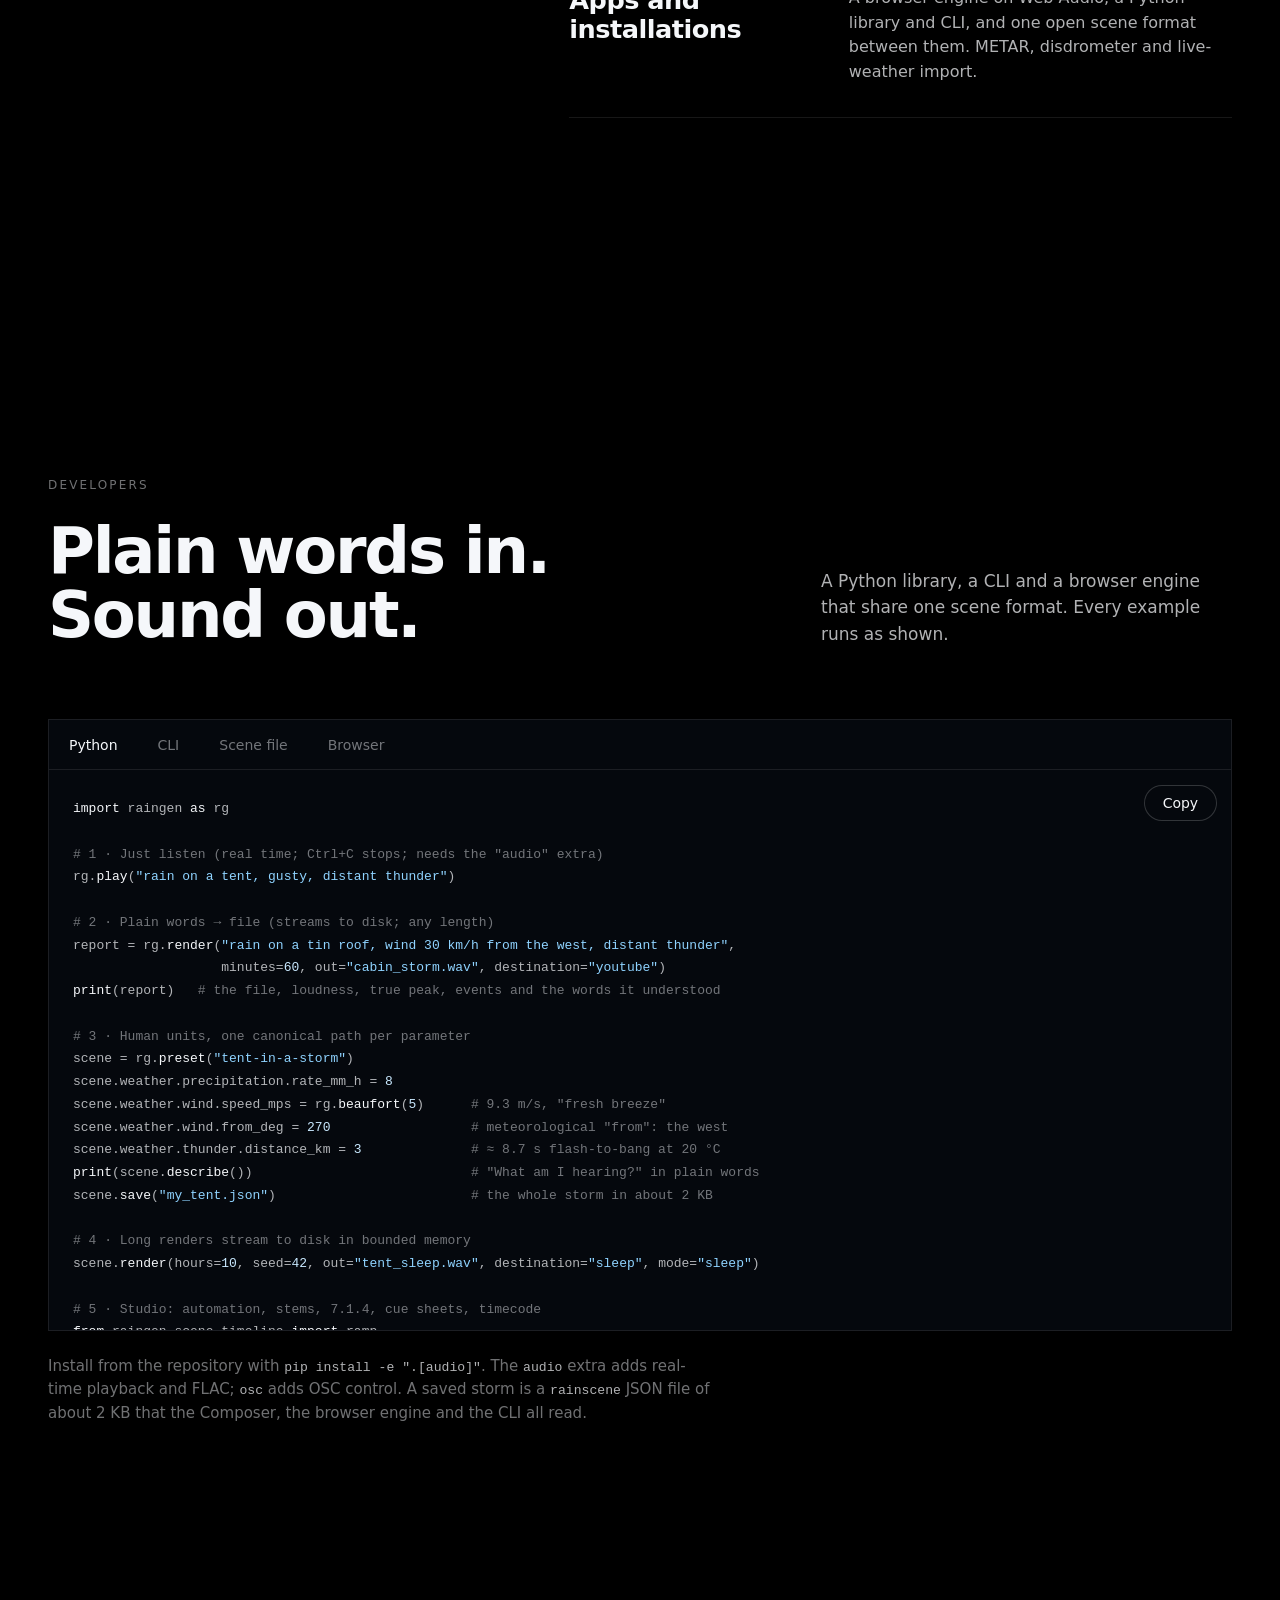
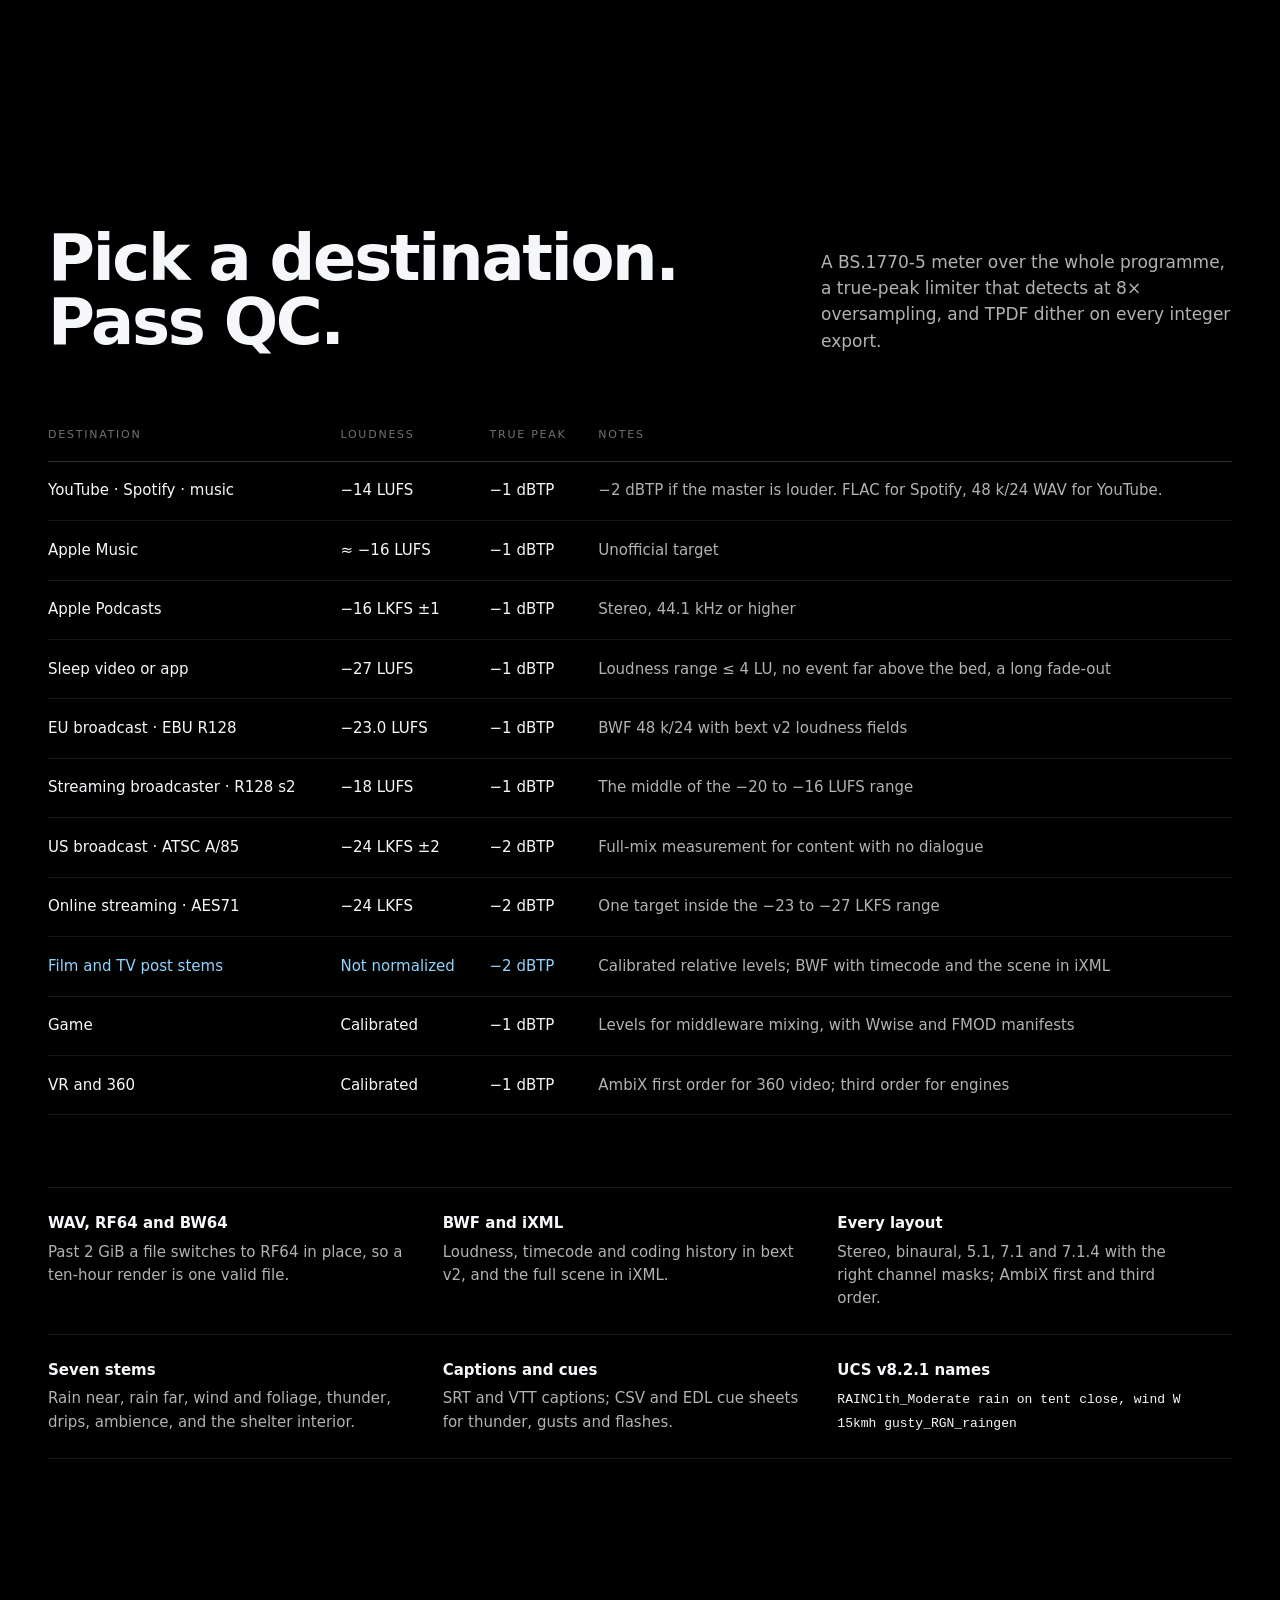
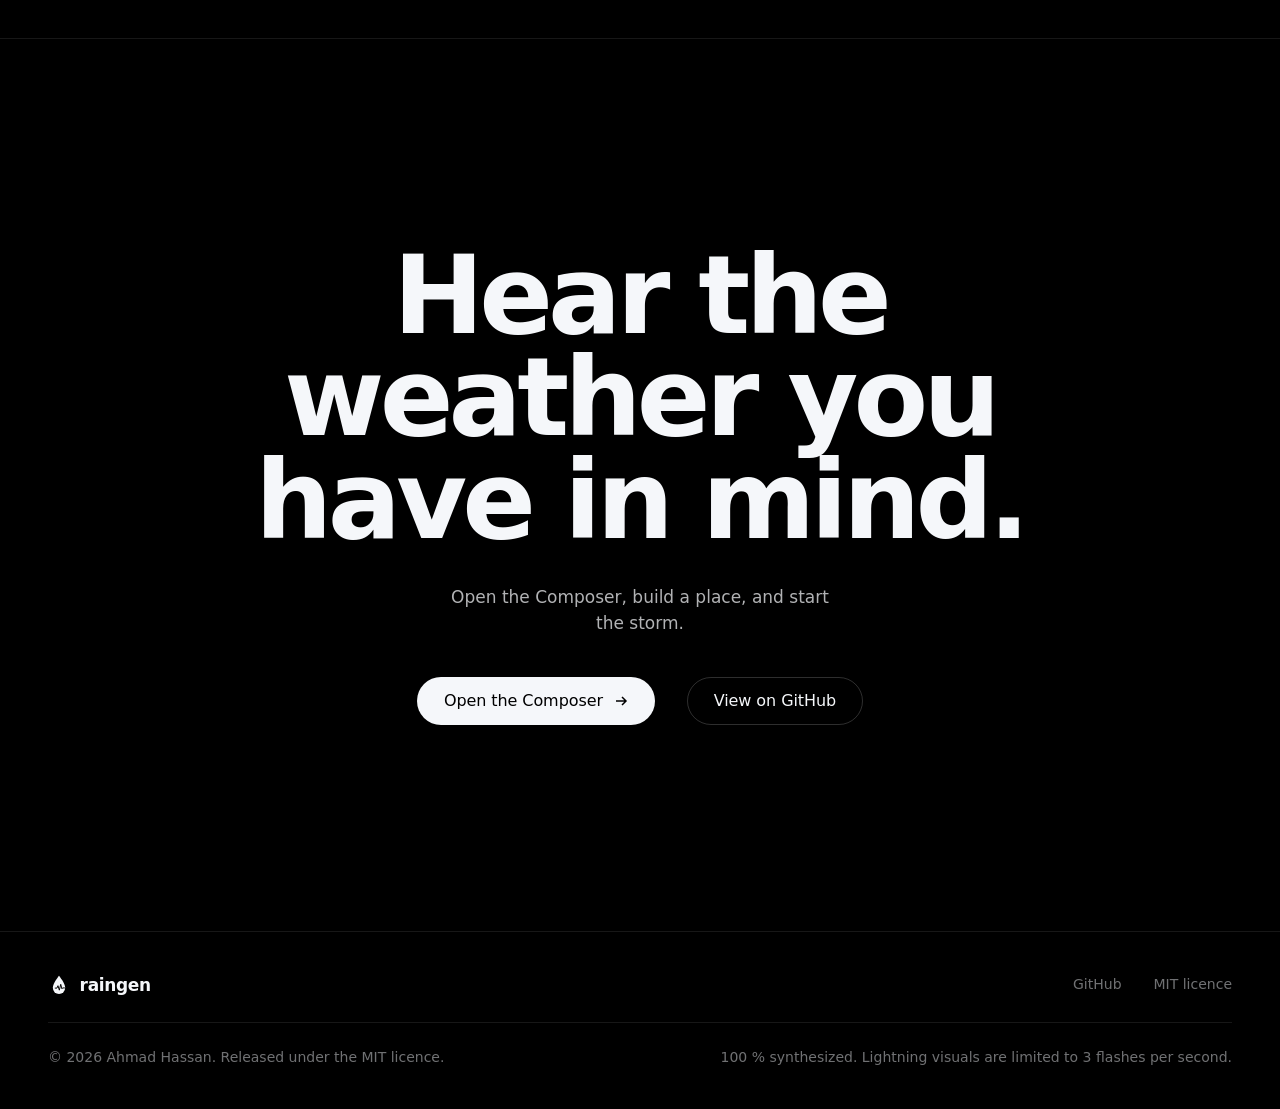
==== commit a9405527: "Publish site from 08a7010" ====
--- a/index.html
+++ b/index.html
@@ -4,615 +4,171 @@
 <meta charset="utf-8">
 <meta name="viewport" content="width=device-width, initial-scale=1, viewport-fit=cover">
 <title>raingen · Real weather, dialed in, not looped</title>
-<meta name="description" content="Weather you can direct. A physics-driven weather and environment sound engine: describe the weather the way you would experience it (heavy rain, a gusty westerly, a storm 3 km away, you're in a tent) and get endless, never-repeating, studio-grade sound you fully own.">
-<meta name="color-scheme" content="dark light">
-<meta name="theme-color" content="#060a13" media="(prefers-color-scheme: dark)">
-<meta name="theme-color" content="#f3f6fb" media="(prefers-color-scheme: light)">
+<meta name="description" content="raingen is a physics-driven weather and environment sound engine. Describe the weather the way you would experience it (heavy rain, a gusty westerly, a storm 3 km away, you're in a tent) and get endless, never-repeating, studio-grade sound you fully own.">
+<link rel="canonical" href="https://ahmadhassan-bted.github.io/RainGen-RainGenerator/">
+<meta name="color-scheme" content="dark">
+<meta name="theme-color" content="#000000">
 <meta property="og:type" content="website">
+<meta property="og:site_name" content="raingen">
 <meta property="og:title" content="raingen · Real weather, dialed in, not looped">
 <meta property="og:description" content="Weather you can direct: physics-driven, never-looping, deterministic weather sound for games, film and TV, sleep and focus apps, creators and musicians. MIT licensed.">
-<meta name="twitter:card" content="summary">
+<meta property="og:url" content="https://ahmadhassan-bted.github.io/RainGen-RainGenerator/">
+<meta property="og:image" content="https://ahmadhassan-bted.github.io/RainGen-RainGenerator/assets/og.png">
+<meta property="og:image:type" content="image/png">
+<meta property="og:image:width" content="1200">
+<meta property="og:image:height" content="630">
+<meta property="og:image:alt" content="raingen: Weather you can direct. Rain falling on a black stage.">
+<meta name="twitter:card" content="summary_large_image">
+<meta name="twitter:title" content="raingen · Real weather, dialed in, not looped">
+<meta name="twitter:description" content="Weather you can direct: physics-driven, never-looping, deterministic weather sound. MIT licensed.">
+<meta name="twitter:image" content="https://ahmadhassan-bted.github.io/RainGen-RainGenerator/assets/og.png">
+<meta name="twitter:image:alt" content="raingen: Weather you can direct.">
 <link rel="icon" href="assets/favicon.svg" type="image/svg+xml">
-<link rel="preconnect" href="https://fonts.googleapis.com">
-<link rel="preconnect" href="https://fonts.gstatic.com" crossorigin>
-<link rel="stylesheet" href="https://fonts.googleapis.com/css2?family=Inter:wght@400..800&display=swap">
+<link rel="apple-touch-icon" href="assets/apple-touch-icon.png">
 <link rel="stylesheet" href="assets/site.css">
-<script>
-  (function () {
-    var d = document.documentElement;
-    d.classList.add('js');
-    try {
-      var t = localStorage.getItem('rg-theme');
-      if (t === 'light' || t === 'dark') d.setAttribute('data-theme', t);
-    } catch (e) { /* storage blocked: follow the system theme */ }
-  })();
-</script>
+<link rel="modulepreload" href="assets/landing.js">
+<script>document.documentElement.classList.add('js');</script>
 </head>
 <body>
 <a class="skip-link" href="#main">Skip to content</a>
 
-<header class="site-header" id="top">
+<header class="site-header">
   <div class="wrap header-inner">
-    <a class="brand" href="./" aria-label="raingen, home">
-      <img src="assets/logo.svg" alt="" width="30" height="30">
-      <span>raingen <span class="brand-sub">RainGeneratorPy</span></span>
-    </a>
-    <nav class="site-nav" id="site-nav" aria-label="Page sections">
-      <ul>
-        <li><a href="#what">What it is</a></li>
-        <li><a href="#controls">Controls</a></li>
-        <li><a href="#physics">Physics</a></li>
-        <li><a href="#composer">4D Composer</a></li>
-        <li><a href="#code">Code</a></li>
-        <li><a href="#delivery">Delivery</a></li>
-        <li><a href="#wellness">Wellness</a></li>
-        <li><a href="#roadmap">Roadmap</a></li>
-      </ul>
+    <a class="brand" href="./" aria-label="raingen, home"><img src="assets/logo.svg" alt="" width="22" height="22"><span>raingen</span></a>
+    <nav class="site-nav" aria-label="Page sections">
+      <a href="#space">Sound</a>
+      <a href="#physics">Physics</a>
+      <a href="#composer">Composer</a>
+      <a href="#code">Developers</a>
+      <a href="#delivery">Delivery</a>
     </nav>
-    <div class="header-actions">
-      <button class="icon-btn" type="button" data-theme-toggle aria-label="Theme: system. Switch theme" title="Theme: system">
-        <svg viewBox="0 0 24 24" fill="none" stroke="currentColor" stroke-width="1.8" aria-hidden="true"><circle cx="12" cy="12" r="8.5"/><path d="M12 3.5v17a8.5 8.5 0 0 0 0-17Z" fill="currentColor"/></svg>
-      </button>
-      <a class="icon-btn" href="https://github.com/AhmadHassan-BTed/RainGen-RainGenerator" aria-label="RainGeneratorPy on GitHub" title="GitHub">
-        <svg viewBox="0 0 24 24" fill="currentColor" aria-hidden="true"><path d="M12 .5C5.73.5.5 5.73.5 12a11.5 11.5 0 0 0 7.86 10.92c.58.1.79-.25.79-.56v-2c-3.2.7-3.87-1.37-3.87-1.37-.52-1.33-1.28-1.69-1.28-1.69-1.05-.72.08-.7.08-.7 1.16.08 1.77 1.19 1.77 1.19 1.03 1.77 2.7 1.26 3.36.96.1-.75.4-1.26.73-1.55-2.55-.29-5.24-1.28-5.24-5.69 0-1.26.45-2.29 1.19-3.1-.12-.29-.52-1.46.11-3.05 0 0 .97-.31 3.17 1.18a11 11 0 0 1 5.77 0c2.2-1.49 3.17-1.18 3.17-1.18.63 1.59.23 2.76.11 3.05.74.81 1.19 1.84 1.19 3.1 0 4.42-2.69 5.39-5.25 5.68.41.36.78 1.06.78 2.14v3.17c0 .31.21.67.8.56A11.5 11.5 0 0 0 23.5 12C23.5 5.73 18.27.5 12 .5Z"/></svg>
-      </a>
-      <a class="btn btn-primary btn-sm hide-sm" href="studio/">Open Composer</a>
-      <button class="icon-btn menu-toggle" type="button" aria-expanded="false" aria-controls="site-nav" aria-label="Open menu">
-        <svg viewBox="0 0 24 24" fill="none" stroke="currentColor" stroke-width="2" stroke-linecap="round" aria-hidden="true"><path d="M4 7h16M4 12h16M4 17h16"/></svg>
-      </button>
-    </div>
+    <a class="btn btn-secondary btn-sm header-cta" href="studio/">Open the Composer</a>
   </div>
 </header>
 
 <main id="main">
 
-<!-- ================= HERO ================= -->
 <section class="hero" aria-labelledby="hero-title">
   <canvas class="hero-sky" id="hero-sky" aria-hidden="true"></canvas>
-  <div class="hero-veil" aria-hidden="true"></div>
-  <div class="wrap hero-inner">
-    <div class="hero-copy">
-      <p class="eyebrow"><span class="dot" aria-hidden="true"></span>Physics-driven weather &amp; environment sound engine</p>
-      <h1 id="hero-title">Real weather, dialed in, <em>not looped.</em></h1>
-      <p class="lede">Describe the weather the way you would experience it (heavy rain, a gusty westerly, a storm 3&nbsp;km away, you're in a tent) and get endless, never-repeating, studio-grade sound that you fully own: as a file, as separate tracks, as cinema surround, or live inside your software.</p>
-      <div class="cta-row">
-        <a class="btn btn-primary btn-lg" href="studio/">
-          Open the 4D Composer
-          <svg viewBox="0 0 24 24" fill="none" stroke="currentColor" stroke-width="2" stroke-linecap="round" stroke-linejoin="round" aria-hidden="true"><path d="M5 12h14M13 6l6 6-6 6"/></svg>
-        </a>
-        <a class="btn btn-ghost btn-lg" href="plan.html">Read the master plan</a>
-        <a class="btn btn-quiet btn-lg" href="https://github.com/AhmadHassan-BTed/RainGen-RainGenerator">
-          <svg viewBox="0 0 24 24" fill="currentColor" aria-hidden="true"><path d="M12 .5C5.73.5.5 5.73.5 12a11.5 11.5 0 0 0 7.86 10.92c.58.1.79-.25.79-.56v-2c-3.2.7-3.87-1.37-3.87-1.37-.52-1.33-1.28-1.69-1.28-1.69-1.05-.72.08-.7.08-.7 1.16.08 1.77 1.19 1.77 1.19 1.03 1.77 2.7 1.26 3.36.96.1-.75.4-1.26.73-1.55-2.55-.29-5.24-1.28-5.24-5.69 0-1.26.45-2.29 1.19-3.1-.12-.29-.52-1.46.11-3.05 0 0 .97-.31 3.17 1.18a11 11 0 0 1 5.77 0c2.2-1.49 3.17-1.18 3.17-1.18.63 1.59.23 2.76.11 3.05.74.81 1.19 1.84 1.19 3.1 0 4.42-2.69 5.39-5.25 5.68.41.36.78 1.06.78 2.14v3.17c0 .31.21.67.8.56A11.5 11.5 0 0 0 23.5 12C23.5 5.73 18.27.5 12 .5Z"/></svg>
-          GitHub
-        </a>
-      </div>
-      <ul class="hero-facts">
-        <li>A storm is a ~400-byte file</li>
-        <li>100&nbsp;% synthesized core</li>
-        <li>Same scene + seed = same storm</li>
-        <li>MIT licensed</li>
-      </ul>
-    </div>
-
-    <aside class="console" aria-labelledby="console-title">
-      <div class="console-head">
-        <h2 id="console-title" class="console-title">Try the weather</h2>
-        <button id="listen" class="listen-btn" type="button" aria-pressed="false">
-          <span class="listen-icon" aria-hidden="true">
-            <svg class="i-play" viewBox="0 0 24 24"><path d="M8 5v14l11-7Z" fill="currentColor"/></svg>
-            <svg class="i-pause" viewBox="0 0 24 24" hidden><path d="M7 5h4v14H7zM13 5h4v14h-4z" fill="currentColor"/></svg>
-          </span>
-          <span id="listen-label">Listen</span>
-        </button>
-      </div>
-      <p class="console-note" id="listen-status">Headphones recommended. Nothing plays until you press Listen.</p>
-
-      <div class="field">
-        <div class="field-row"><label for="c-rain">How much rain</label><output id="c-rain-out" for="c-rain">5.0 mm/h · moderate</output></div>
-        <input type="range" id="c-rain" min="0" max="1000" step="1" value="566">
-      </div>
-      <div class="field">
-        <div class="field-row"><label for="c-wind">Wind (Beaufort)</label><output id="c-wind-out" for="c-wind">Force 3 · gentle breeze</output></div>
-        <input type="range" id="c-wind" min="0" max="12" step="0.1" value="3">
-      </div>
-      <div class="field">
-        <div class="field-row">
-          <label class="check" for="c-thunder-on"><input type="checkbox" id="c-thunder-on" checked> <span class="label">Thunder</span></label>
-          <output id="c-thunder-out" for="c-thunder">17.6 s after the flash · 6.0 km</output>
-        </div>
-        <input type="range" id="c-thunder" min="0" max="1000" step="1" value="635" aria-label="Seconds between flash and thunder">
-      </div>
-      <div class="field">
-        <div class="field-row"><label for="c-shelter">Where you are</label></div>
-        <select id="c-shelter">
-          <option value="open">Out in it</option>
-          <option value="tree">Under a tree</option>
-          <option value="umbrella">Under an umbrella</option>
-          <option value="porch" selected>On a porch</option>
-          <option value="tent">In a tent</option>
-          <option value="room_open">Indoors, window open</option>
-          <option value="room_closed">Indoors, window shut</option>
-          <option value="car">In a car, wipers on</option>
-          <option value="attic">Attic under a tin roof</option>
-        </select>
-      </div>
-
-      <div class="console-foot">
-        <div class="flash-counter" id="flash-counter">
-          <svg class="bolt" viewBox="0 0 24 24" fill="currentColor" aria-hidden="true"><path d="M13 2 4 14h7l-1 8 9-12h-7l1-8Z"/></svg>
-          <span id="flash-text">Watch for a flash, then count: thunder at 6.0&nbsp;km arrives 17.6&nbsp;s later.</span>
-        </div>
+  <div class="wrap hero-copy">
+    <p class="eyebrow rise">Weather and environment sound engine</p>
+    <h1 id="hero-title" class="rise" data-d="1">Weather you<br>can direct.</h1>
+    <p class="hero-sub rise" data-d="2">Rain, wind and thunder, simulated from physics. Describe it in plain words and it plays, endlessly, never looped.</p>
+    <div class="hero-actions rise" data-d="3">
+      <a class="btn btn-primary" href="studio/">Open the Composer
+        <svg class="arrow" viewBox="0 0 16 16" fill="none" stroke="currentColor" stroke-width="1.5" aria-hidden="true"><path d="M3 8h10M9 4l4 4-4 4"/></svg></a>
+    </div>
+  </div>
+
+  <div class="console" role="group" aria-labelledby="listen-label">
+    <div class="wrap">
+      <div class="console-grid">
+        <div class="console-cell listen-cell">
+          <button id="listen" class="listen-btn" type="button" aria-pressed="false" aria-describedby="listen-status">
+            <svg class="i-play" viewBox="0 0 24 24" aria-hidden="true"><path d="M8 5v14l11-7Z" fill="currentColor"/></svg>
+            <svg class="i-pause" viewBox="0 0 24 24" aria-hidden="true" hidden><path d="M7 5h3.5v14H7zM13.5 5H17v14h-3.5z" fill="currentColor"/></svg>
+            <span class="visually-hidden">Listen</span>
+          </button>
+          <div>
+            <p class="listen-title" id="listen-label">Listen</p>
+            <p class="listen-note" id="listen-status">Headphones recommended. Nothing plays until you press.</p>
+            <noscript><p class="listen-note is-error">Live sound needs JavaScript.</p></noscript>
+          </div>
+        </div>
+        <div class="console-cell">
+          <label class="field-label" for="c-rain">How much rain</label>
+          <output class="field-value" id="c-rain-out" for="c-rain">5.0 mm/h · moderate</output>
+          <input type="range" id="c-rain" min="0" max="1000" step="1" value="566">
+        </div>
+        <div class="console-cell">
+          <label class="field-label" for="c-wind">Wind</label>
+          <output class="field-value" id="c-wind-out" for="c-wind">Force 3.0 · gentle breeze</output>
+          <input type="range" id="c-wind" min="0" max="12" step="0.1" value="3">
+        </div>
+        <div class="console-cell">
+          <div class="field-row">
+            <label for="c-thunder">Thunder</label>
+            <input type="checkbox" class="switch" id="c-thunder-on" checked aria-label="Thunder on">
+          </div>
+          <output class="field-value" id="c-thunder-out" for="c-thunder">6.0 km · 17.6 s</output>
+          <input type="range" id="c-thunder" min="0" max="1000" step="1" value="635">
+        </div>
+        <div class="console-cell">
+          <label class="field-label" for="c-shelter">Where you are</label>
+          <select id="c-shelter" class="select">
+            <option value="open">Out in it</option>
+            <option value="tree">Under a tree</option>
+            <option value="umbrella">Under an umbrella</option>
+            <option value="porch" selected>On a porch</option>
+            <option value="tent">In a tent</option>
+            <option value="room_open">Indoors, window open</option>
+            <option value="room_closed">Indoors, window shut</option>
+            <option value="car">In a car, wipers on</option>
+            <option value="attic">Attic under a tin roof</option>
+          </select>
+        </div>
+      </div>
+      <div class="console-status">
+        <p class="flash" id="flash-counter"><span class="flash-text" id="flash-text">Watch for a flash, then count: thunder at 6.0&nbsp;km arrives 17.6&nbsp;s later.</span></p>
         <p class="captions" id="captions" aria-live="polite"></p>
-        <div class="meter-line" id="meter" hidden>
+        <div class="meter" id="meter" hidden>
           <span id="meter-text">-- LUFS</span>
           <span class="meter-bar" aria-hidden="true"><span id="meter-fill"></span></span>
         </div>
       </div>
-    </aside>
-  </div>
-  <a class="scroll-cue" href="#what" aria-label="Scroll to: What it is">
-    <svg viewBox="0 0 24 24" fill="none" stroke="currentColor" stroke-width="2" stroke-linecap="round" stroke-linejoin="round" aria-hidden="true"><path d="M12 5v14M6 13l6 6 6-6"/></svg>
-  </a>
-</section>
-
-<!-- ================= 1. WHAT IT IS ================= -->
-<section class="section" id="what" aria-labelledby="what-title">
-  <div class="wrap">
-    <div class="section-head reveal">
-      <p class="eyebrow"><span class="idx">01</span> What it is</p>
-      <h2 id="what-title">One engine for everyone who needs weather to sound real.</h2>
-      <p class="lede">Most rain sounds are recordings on a loop, or white noise through a filter. raingen simulates the weather instead: a population of drop sizes, the surfaces they hit, the wind heard through trees and wires, a lightning channel you can see, and the air the thunder crosses on its way to you. You set it in words people already use, and it never repeats.</p>
-    </div>
-
-    <h3 class="subhead reveal">Three things nobody else can do</h3>
-    <div class="grid grid-3 trio">
-      <article class="card trio-card reveal">
-        <span class="trio-num" aria-hidden="true">400&nbsp;B</span>
-        <h4>A storm is a file</h4>
-        <p>A 10-hour storm in 7.1.4 cinema surround is 62&nbsp;GB of audio; its scene file is about 400 bytes. Share it as a link and anyone can play the exact same storm, or remix it.</p>
-        <p class="why">Why only here: the sound is a pure function of scene, seed and engine version.</p>
-      </article>
-      <article class="card trio-card reveal">
-        <span class="trio-num" aria-hidden="true">↻</span>
-        <h4>Direct the weather</h4>
-        <p>Move the storm, the wind, the shelter or the listener after the fact and re-render. A director's note becomes a slider move. Physics by default, cinematic on purpose, with every cheat labelled.</p>
-        <p class="why">Why only here: a physical model plus a labelled "cinematic" layer.</p>
-      </article>
-      <article class="card trio-card reveal">
-        <span class="trio-num" aria-hidden="true">c(T)</span>
-        <h4>See it and hear it: the same storm</h4>
-        <p>In the 4D Composer the bolt you see is the one you hear. Its thunder wavefront crosses the valley on screen and reaches your ears at the speed of sound for that air temperature.</p>
-        <p class="why">Why only here: one stream of events drives both picture and sound.</p>
-      </article>
-    </div>
-
-    <h3 class="subhead reveal">Who it's for</h3>
-    <div class="grid grid-3">
-      <article class="card audience-card reveal">
-        <div class="icon" aria-hidden="true"><svg viewBox="0 0 24 24" fill="none" stroke="currentColor" stroke-width="1.8" stroke-linecap="round" stroke-linejoin="round"><path d="M6 11h4M8 9v4M15 12h.01M18 10h.01"/><path d="M17.3 5H6.7a4 4 0 0 0-3.96 3.43L2 14.5A3 3 0 0 0 7.2 17l1.3-2h7l1.3 2a3 3 0 0 0 5.2-2.5l-.74-6.07A4 4 0 0 0 17.3 5Z"/></svg></div>
-        <h4>Games</h4>
-        <p class="who">Audio programmers, sound designers, QA</p>
-        <ul>
-          <li>Rain mm/h, wind m/s and direction relative to the listener, temperature and indoor/outdoor as game parameters in human units</li>
-          <li>World-sampled weather: the surface mix and the roof overhead come from the level itself</li>
-          <li>One statistical drop generator, not thousands of voices; a seed per level so QA can reproduce any bug</li>
-        </ul>
-      </article>
-      <article class="card audience-card reveal">
-        <div class="icon" aria-hidden="true"><svg viewBox="0 0 24 24" fill="none" stroke="currentColor" stroke-width="1.8" stroke-linecap="round" stroke-linejoin="round"><rect x="3" y="9" width="18" height="11" rx="1.5"/><path d="m3.5 9 1.6-4.4a1 1 0 0 1 1.25-.6L20 8.6"/><path d="m8.6 5.1 2.4 3.5M13.6 6.7l2.4 3.4"/></svg></div>
-        <h4>Film &amp; TV post</h4>
-        <p class="who">Dialogue editors, effects editors, re-recording mixers</p>
-        <ul>
-          <li>Stems, BWF with timecode, ADM for Dolby Atmos, UCS file names</li>
-          <li>Spot to picture: thunder placed on every lightning flash detected in the cut</li>
-          <li>Match my recording: a few seconds of production rain becomes an endless, editable bed</li>
-        </ul>
-      </article>
-      <article class="card audience-card reveal">
-        <div class="icon" aria-hidden="true"><svg viewBox="0 0 24 24" fill="none" stroke="currentColor" stroke-width="1.8" stroke-linecap="round" stroke-linejoin="round"><path d="M20 14.5A8 8 0 1 1 9.5 4a6.5 6.5 0 0 0 10.5 10.5Z"/></svg></div>
-        <h4>Sleep &amp; focus apps</h4>
-        <p class="who">App makers and the people listening tonight</p>
-        <ul>
-          <li>Relax, Sleep and Focus modes with low default levels, a timer and "Fade out as I fall asleep"</li>
-          <li>"No sudden loud sounds", and no loops for your brain to learn</li>
-          <li>Evidence cards instead of medical claims</li>
-        </ul>
-      </article>
-      <article class="card audience-card reveal">
-        <div class="icon" aria-hidden="true"><svg viewBox="0 0 24 24" fill="none" stroke="currentColor" stroke-width="1.8" stroke-linecap="round" stroke-linejoin="round"><path d="M3 14v-2a9 9 0 0 1 18 0v2"/><path d="M21 15a2 2 0 0 1-2 2h-1v-6h1a2 2 0 0 1 2 2v2ZM3 15a2 2 0 0 0 2 2h1v-6H5a2 2 0 0 0-2 2v2Z"/></svg></div>
-        <h4>ASMR &amp; YouTube creators</h4>
-        <p class="who">Long-form ambience channels, ASMR artists, streamers</p>
-        <ul>
-          <li>One-click 1 to 10 hour renders with a disk-space preflight; they stream to disk, so RAM is never the limit</li>
-          <li>Close-up 3D headphone sound under an umbrella, in a tent or at a window; a Tingle ↔ Comfort control; remove any single sound</li>
-          <li>Videos that are genuinely different: other storms, places, story arcs and events, with captions</li>
-        </ul>
-      </article>
-      <article class="card audience-card reveal">
-        <div class="icon" aria-hidden="true"><svg viewBox="0 0 24 24" fill="none" stroke="currentColor" stroke-width="1.8" stroke-linecap="round" stroke-linejoin="round"><path d="M9 18V5l12-2v13"/><circle cx="6" cy="18" r="3"/><circle cx="18" cy="16" r="3"/></svg></div>
-        <h4>Music producers</h4>
-        <p class="who">Producers, sound artists, live performers</p>
-        <ul>
-          <li>Loops exactly N bars long at your tempo, with loop points written</li>
-          <li>Drip one-shots tuned to a key; thunder and gust packs with UCS names</li>
-          <li>A MIDI file of every storm event; a CLAP plugin with host tempo sync later</li>
-        </ul>
-      </article>
-      <article class="card audience-card reveal">
-        <div class="icon" aria-hidden="true"><svg viewBox="0 0 24 24" fill="none" stroke="currentColor" stroke-width="1.8" stroke-linecap="round" stroke-linejoin="round"><path d="M9 3h6M10 3v6L4.5 18.5A1.7 1.7 0 0 0 6 21h12a1.7 1.7 0 0 0 1.5-2.5L14 9V3"/><path d="M7 15h10"/></svg></div>
-        <h4>Researchers &amp; educators</h4>
-        <p class="who">Labs, teachers, museums, installations</p>
-        <ul>
-          <li>An open scene format and reproducible renders</li>
-          <li>Disdrometer CSV and METAR import; OSC control for installations</li>
-          <li>"Hear the physics": Beaufort captions and flash-to-bang counting</li>
-        </ul>
-      </article>
-    </div>
-
-    <div class="pillars">
-      <div class="pillar reveal">
-        <svg viewBox="0 0 24 24" fill="none" stroke="currentColor" stroke-width="1.8" stroke-linecap="round" stroke-linejoin="round" aria-hidden="true"><path d="M7 8a4 4 0 1 0 0 8c3 0 7-8 10-8a4 4 0 1 1 0 8c-3 0-7-8-10-8Z"/></svg>
-        <p><strong>Never loops</strong>Listeners learn repeated noise within a few exposures and remember it for weeks. No frozen segment recurs here.</p>
-      </div>
-      <div class="pillar reveal">
-        <svg viewBox="0 0 24 24" fill="none" stroke="currentColor" stroke-width="1.8" stroke-linecap="round" stroke-linejoin="round" aria-hidden="true"><path d="M5 9h14M5 15h14M10 4 8 20M16 4l-2 16"/></svg>
-        <p><strong>Deterministic</strong>Output is a pure function of scene, automation, seed and engine version, so any minute of a 10-hour render can be remade on its own.</p>
-      </div>
-      <div class="pillar reveal">
-        <svg viewBox="0 0 24 24" fill="none" stroke="currentColor" stroke-width="1.8" stroke-linecap="round" stroke-linejoin="round" aria-hidden="true"><path d="m12 3 9 5-9 5-9-5 9-5Z"/><path d="m3 13 9 5 9-5"/></svg>
-        <p><strong>Physics where it's audible</strong>Individual events where an ear can resolve them, statistically exact texture where sound is dense.</p>
-      </div>
-      <div class="pillar reveal">
-        <svg viewBox="0 0 24 24" fill="none" stroke="currentColor" stroke-width="1.8" stroke-linecap="round" stroke-linejoin="round" aria-hidden="true"><path d="M12 3 4 6v6c0 4.5 3.4 8.3 8 9 4.6-.7 8-4.5 8-9V6l-8-3Z"/><path d="m9 12 2 2 4-4"/></svg>
-        <p><strong>Rights-clean</strong>The core is 100&nbsp;% synthesized: no third-party recordings, no ML training data. Optional packs are labelled and provenance-stamped.</p>
-      </div>
-    </div>
-
-    <div class="callout umbrella reveal">
-      <svg viewBox="0 0 24 24" fill="none" stroke="currentColor" stroke-width="1.8" stroke-linecap="round" stroke-linejoin="round" aria-hidden="true"><path d="M12 3a9 9 0 0 1 9 9H3a9 9 0 0 1 9-9Z"/><path d="M12 12v7a2 2 0 0 0 4 0"/></svg>
-      <div>
-        <p><strong>The first release ships with "The Umbrella".</strong> Put on headphones. You stand under an umbrella in a meadow as a storm rolls in: fat drops thud on the fabric 30&nbsp;cm above your head, drips fall off the rim to your left and right, a treeline 50&nbsp;m upwind bends and about 5&nbsp;s later the gust reaches you, and the thunder closes from 8&nbsp;km to 2&nbsp;km while you count the seconds after each flash.</p>
-        <p class="umbrella-reveal">The reveal: <em>this 4-minute storm is this 400-byte file.</em></p>
-      </div>
-    </div>
-  </div>
-</section>
-
-<!-- ================= 2. CONTROLS ================= -->
-<section class="section section-alt" id="controls" aria-labelledby="controls-title">
-  <div class="wrap">
-    <div class="section-head reveal">
-      <p class="eyebrow"><span class="idx">02</span> Controls that speak human</p>
-      <h2 id="controls-title">Every control means something you've felt.</h2>
-      <p class="lede">No bare "intensity 1.9". Rain is in millimetres per hour, wind is a Beaufort force with its land description, direction is where the wind comes <em>from</em> ("from your left"), thunder is the seconds you count after the flash, and where you stand is a place: a tent, a porch, a car. If a control has no audible effect, the interface says so.</p>
-    </div>
-
-    <div class="table-wrap reveal">
-      <table class="data">
-        <caption>You say it, the engine stores it, and this is what you actually hear.</caption>
-        <thead>
-          <tr><th scope="col">You say</th><th scope="col">The engine stores</th><th scope="col">What you hear</th></tr>
-        </thead>
-        <tbody>
-          <tr><th scope="row"><span class="say">Moderate rain</span></th><td><code>rate_mm_h = 5</code></td><td>Level, density and timbre: more large drops means more low-mid punch</td></tr>
-          <tr><th scope="row"><span class="say">Big drops</span></th><td><code>drops = "fat"</code> (Dm 2 to 2.75&nbsp;mm, continental-like)</td><td>Fine-rain hiss gives way to fat splats; fewer "plinks" on water</td></tr>
-          <tr><th scope="row"><span class="say">Force 6, strong breeze</span></th><td><code>speed_mps</code> 10.8 to 13.8</td><td>Large branches move; wires and railings start to whistle</td></tr>
-          <tr><th scope="row"><span class="say">Gusting to 45&nbsp;km/h</span></th><td><code>gust_factor</code> (Studio only)</td><td>Swells that travel across the scene; rain curtains</td></tr>
-          <tr><th scope="row"><span class="say">From the west</span></th><td><code>from_deg = 270</code> (meteorological "from")</td><td>Which side gusts come from, which windows get hit; distant sounds carry downwind, shadowed upwind</td></tr>
-          <tr><th scope="row"><span class="say">Thunder, nine seconds after the flash</span></th><td><code>distance_km = 3.1</code> at 20&nbsp;°C</td><td>The crack fades with distance; the rumble remains</td></tr>
-          <tr><th scope="row"><span class="say">I'm in a tent</span></th><td><code>shelter = "tent"</code></td><td>Fabric panels close to your ears over a muffled outside world</td></tr>
-          <tr><th scope="row"><span class="say">It's 2&nbsp;°C</span></th><td><code>temperature_c = 2</code></td><td><strong>Indirect but real:</strong> rain vs sleet vs snow, cricket chirp rate, flash-to-bang timing, ice on twigs. There is no "cold wind" sound.</td></tr>
-          <tr><th scope="row"><span class="say">It's humid</span></th><td><code>humidity_pct = 92</code></td><td>Brightness of <em>distant</em> sounds only</td></tr>
-          <tr><th scope="row"><span class="say">Pressure is falling</span></th><td><code>pressure_hpa</code></td><td class="honest-off">Nothing audible (980 to 1030&nbsp;hPa moves absorption by ≤ 0.05&nbsp;%). Used for storm logic, and labelled that way.</td></tr>
-        </tbody>
-      </table>
-    </div>
-
-    <div class="split" style="margin-top: 28px;">
-      <div class="widget reveal" aria-labelledby="wind-title">
-        <div class="widget-head">
-          <h3 id="wind-title">Wind, the way sailors and farmers say it</h3>
-          <p>Beaufort 0 to 12, continuous</p>
-        </div>
-        <div class="wind-widget">
-          <div>
-            <div class="field">
-              <div class="field-row"><label for="w-bft">Beaufort force</label><output id="w-bft-out" for="w-bft">5.0</output></div>
-              <input type="range" id="w-bft" min="0" max="12" step="0.1" value="5">
-            </div>
-            <p class="bft-name" id="bft-name">Force 5 · Fresh breeze</p>
-            <p class="bft-desc" id="bft-desc">Small trees in leaf begin to sway.</p>
-            <ul class="units-row" id="bft-units" aria-label="Speed range in other units"></ul>
-            <h4 class="visually-hidden">Sound layers switched on at this force</h4>
-            <ul class="layers" id="bft-layers">
-              <li data-from="2"><span class="state" aria-hidden="true"></span><span>Leaf rustle <span class="muted">(force 2+)</span></span></li>
-              <li data-from="3"><span class="state" aria-hidden="true"></span><span>Twigs and branches in motion <span class="muted">(3+)</span></span></li>
-              <li data-from="6"><span class="state" aria-hidden="true"></span><span>Wires and railings whistle <span class="muted">(6+)</span></span></li>
-              <li data-from="8"><span class="state" aria-hidden="true"></span><span>Creaks and debris <span class="muted">(8+)</span></span></li>
-              <li data-below-mps="9"><span class="state" aria-hidden="true"></span><span>Small-drop "plinks" on water <span class="muted">(fade out above 8 to 10&nbsp;m/s)</span></span></li>
-            </ul>
-          </div>
-          <div>
-            <svg class="compass" viewBox="0 0 160 160" role="img" aria-labelledby="compass-label">
-              <title id="compass-label">Wind direction compass</title>
-              <circle class="ring" cx="80" cy="80" r="70"/>
-              <g id="compass-ticks"></g>
-              <text class="card-pt" x="80" y="24" text-anchor="middle">N</text>
-              <text class="card-pt" x="140" y="84" text-anchor="middle">E</text>
-              <text class="card-pt" x="80" y="144" text-anchor="middle">S</text>
-              <text class="card-pt" x="20" y="84" text-anchor="middle">W</text>
-              <g class="arrow" id="compass-arrow">
-                <circle cx="80" cy="30" r="5"/>
-                <rect x="77.5" y="30" width="5" height="72" rx="2"/>
-                <path d="M67 100h26l-13 24Z"/>
-              </g>
-            </svg>
-            <div class="field" style="margin-top: 8px;">
-              <div class="field-row"><label for="w-dir">Wind from</label><output id="w-dir-out" for="w-dir">W · 270°</output></div>
-              <input type="range" id="w-dir" min="0" max="359" step="1" value="270">
-            </div>
-          </div>
-        </div>
-        <p class="muted" id="dir-text" style="margin: 12px 0 0; font-size: 0.9rem;">From the west, blowing toward the east. Facing north, gusts arrive on your left.</p>
-      </div>
-
-      <div class="widget reveal" aria-labelledby="shelter-title">
-        <div class="widget-head">
-          <h3 id="shelter-title">Where you are changes everything</h3>
-          <p>Shelters are impact panels near your ears plus a filtered outside</p>
-        </div>
-        <ul class="chip-list" id="shelter-chips" aria-label="Shelters">
-          <li><button class="chip" type="button" data-shelter="open" aria-pressed="false">Out in it</button></li>
-          <li><button class="chip" type="button" data-shelter="tree" aria-pressed="false">Under a tree</button></li>
-          <li><button class="chip" type="button" data-shelter="umbrella" aria-pressed="true">Umbrella</button></li>
-          <li><button class="chip" type="button" data-shelter="tent" aria-pressed="false">Tent</button></li>
-          <li><button class="chip" type="button" data-shelter="porch" aria-pressed="false">Porch</button></li>
-          <li><button class="chip" type="button" data-shelter="car" aria-pressed="false">Car</button></li>
-          <li><button class="chip" type="button" data-shelter="room_open" aria-pressed="false">Window open</button></li>
-          <li><button class="chip" type="button" data-shelter="room_closed" aria-pressed="false">Window shut</button></li>
-          <li><button class="chip" type="button" data-shelter="attic" aria-pressed="false">Tin roof attic</button></li>
-          <li><button class="chip" type="button" data-shelter="cave" aria-pressed="false">Cave mouth</button></li>
-          <li><button class="chip" type="button" data-shelter="underpass" aria-pressed="false">Underpass</button></li>
-        </ul>
-        <div class="shelter-desc" id="shelter-desc" aria-live="polite">
-          <strong>Under an umbrella</strong>
-          A tensioned membrane 30&nbsp;cm above your head drums with low, dense modes, and drips fall off the rim in front of you, on the left and on the right.
-        </div>
-
-        <h3 style="margin-top: 26px;">Two workspaces, one set of settings</h3>
-        <div class="workspaces">
-          <div class="ws">
-            <div class="ws-title"><h4>Listen</h4><span class="tag">for everyone</span></div>
-            <div class="tier"><b>Level 1 · Main screen</b><span>One big Play button, How much rain, How stormy, Where you are, a mode, 3D headphone sound, a sleep timer and a mixer.</span></div>
-            <div class="tier"><b>Level 2 · Fine-tune the weather</b><span>Rain in mm/h with drop size, wind in Beaufort with gusts and "from your left", thunder in seconds, time, temperature and storm arc.</span></div>
-          </div>
-          <div class="ws">
-            <div class="ws-title"><h4>Studio</h4><span class="tag">for pros</span></div>
-            <div class="tier"><b>Level 1 · Place &amp; position</b><span>The place map and 4D viewport: shelter, surface mix, gutters, trees, wires, listener height and heading, output layout.</span></div>
-            <div class="tier"><b>Level 2 · Engineer</b><span>Drop-size physics, materials, wind physics, thunder and propagation, labelled cinematic cheats, seeds, render, automation, MIDI and OSC.</span></div>
-          </div>
-          <div class="graph-bar">
-            <svg viewBox="0 0 24 24" fill="none" stroke="currentColor" stroke-width="1.8" aria-hidden="true"><circle cx="5" cy="12" r="2.5"/><circle cx="19" cy="12" r="2.5"/><path d="M7.5 12h9"/></svg>
-            One parameter graph. Switching workspace never changes the sound or loses a setting.
-          </div>
-        </div>
-      </div>
-    </div>
-
-    <div class="widget reveal" style="margin-top: 16px;" aria-labelledby="aop-title">
-      <div class="widget-head">
-        <h3 id="aop-title">Following, Adjusted, Locked: simple sliders drive the details without fighting you</h3>
-        <p>Inside the engine these are Auto, Offset and Pinned</p>
-      </div>
-      <div class="split split-wide-right">
-        <div class="aop-controls">
-          <div class="field">
-            <div class="field-row"><label for="aop-macro">How much rain (the driver)</label><output id="aop-macro-out" for="aop-macro">40</output></div>
-            <input type="range" id="aop-macro" min="0" max="100" step="1" value="40">
-            <p class="hint">A log path: 0 rain stopped · 20 drizzle 0.3&nbsp;mm/h · 40 moderate 5 · 60 heavy 20 · 80 very heavy 50 · 100 cloudburst 100+.</p>
-          </div>
-          <div class="field">
-            <span class="label" id="aop-mode-label">Rain rate is…</span>
-            <div class="segmented" role="group" aria-labelledby="aop-mode-label" id="aop-mode" style="margin-top: 6px;">
-              <button type="button" data-mode="auto" aria-pressed="false">Following</button>
-              <button type="button" data-mode="offset" aria-pressed="true">Adjusted</button>
-              <button type="button" data-mode="pinned" aria-pressed="false">Locked</button>
-            </div>
-          </div>
-          <div class="field" id="aop-offset-field">
-            <div class="field-row"><label for="aop-offset">Your adjustment</label><output id="aop-offset-out" for="aop-offset">×1.5</output></div>
-            <input type="range" id="aop-offset" min="-100" max="100" step="1" value="29">
-            <p class="hint">Log-scaled values store a ratio, so "a bit heavier" stays a bit heavier wherever the driver goes. Beaufort, dB and °C adjustments add instead.</p>
-          </div>
-          <div class="field" id="aop-pin-field" hidden>
-            <div class="field-row"><label for="aop-pin">Your locked value</label><output id="aop-pin-out" for="aop-pin">8.0 mm/h</output></div>
-            <input type="range" id="aop-pin" min="0" max="1000" step="1" value="599">
-            <p class="hint">Ignores the driver. A hollow "ghost" marker shows where following would put it.</p>
-          </div>
-        </div>
-        <div>
-          <div class="aop-scale" aria-hidden="true">
-            <div class="aop-track"></div>
-            <div class="aop-marker ghost" id="aop-ghost"><span class="pin"></span><span class="lbl">If following</span></div>
-            <div class="aop-marker" id="aop-marker"><span class="pin"></span></div>
-          </div>
-          <div class="aop-ticks" id="aop-ticks" aria-hidden="true"></div>
-          <div class="aop-result" aria-live="polite">
-            <span class="aop-value" id="aop-value">7.5 mm/h</span>
-            <span class="prov" id="aop-prov" data-src="offset"><span class="shape" aria-hidden="true"></span><span id="aop-prov-text">Adjusted ×1.5</span></span>
-            <span class="muted" id="aop-label" style="font-size: 0.9rem;">moderate</span>
-          </div>
-          <div class="aop-listen">
-            <span class="aop-listen-k">Listen shows</span>
-            <span id="aop-listen-text">You made this a bit heavier</span>
-            <button class="btn btn-sm" type="button" id="aop-reset" aria-label="Reset rain rate to follow How much rain">↺ Reset</button>
-          </div>
-          <p class="aop-formula" id="aop-formula">5.0 mm/h × 1.5 = 7.5 mm/h</p>
-        </div>
-      </div>
-    </div>
-  </div>
-</section>
-
-<!-- ================= 3. PHYSICS ================= -->
+    </div>
+  </div>
+</section>
+
+<section class="space" id="space" aria-labelledby="space-title">
+  <div class="space-stage">
+    <div class="space-copy">
+      <p class="eyebrow">Sound in space</p>
+      <h2 id="space-title">Every drop has a place.</h2>
+      <p class="lede">Rain lands all around you. Wind arrives from its bearing. Thunder reaches you after the flash, at the speed of sound in that air.</p>
+      <ol class="layouts" id="layouts">
+        <li data-step="0" class="is-active"><span class="name">Around the listener <span class="mono">3D</span></span><span class="desc"><span>Every impact, gust and thunderclap is placed in the scene and heard from where you stand.</span></span></li>
+        <li data-step="1"><span class="name">Stereo <span class="mono">2.0</span></span><span class="desc"><span>Two speakers at ±30°, folded down from the full scene.</span></span></li>
+        <li data-step="2"><span class="name">Surround <span class="mono">5.1</span></span><span class="desc"><span>Rain all around, thunder from its bearing, low end on the LFE, with the right WAVE channel masks.</span></span></li>
+        <li data-step="3"><span class="name">Immersive <span class="mono">7.1.4</span></span><span class="desc"><span>Four height channels put the rain overhead. Binaural for headphones, and AmbiX ambisonics, first to third order, for 360 video, VR and game engines.</span></span></li>
+      </ol>
+    </div>
+    <div class="space-canvas-wrap" aria-hidden="true">
+      <canvas class="space-canvas" id="space-canvas"></canvas>
+    </div>
+  </div>
+</section>
+
 <section class="section" id="physics" aria-labelledby="physics-title">
   <div class="wrap">
-    <div class="section-head reveal">
-      <p class="eyebrow"><span class="idx">03</span> The physics, in numbers</p>
-      <h2 id="physics-title">It's the drop-size distribution, not the "amount".</h2>
-      <p class="lede">Rain is a population of drops, and drops of different sizes make completely different sounds. The engine starts from measured meteorology and acoustics, and every number below comes with its source. Figures still being checked are marked as provisional.</p>
-    </div>
-
-    <div class="stat-grid">
-      <div class="stat reveal"><span class="big num">~2,100</span><p>impacts per m² per second at a moderate 5&nbsp;mm/h, counting drops of 0.5&nbsp;mm and up.</p><span class="src">Marshall–Palmer DSD · Atlas 1973 fall speeds</span></div>
-      <div class="stat reveal"><span class="big num">15<small>kHz</small></span><p>the ring of a small drop's bubble on water. Minnaert: f·a ≈ 3.28&nbsp;m/s, so a 0.22&nbsp;mm bubble radius.</p><span class="src">Medwin, Nystuen et al. 1992</span></div>
-      <div class="stat reveal"><span class="big num">2.91<small>s/km</small></span><p>flash-to-bang at 20&nbsp;°C. It's 3.08 at −10&nbsp;°C and 2.84 at 35&nbsp;°C, so temperature has a real effect.</p><span class="src">Speed of sound c(T)</span></div>
-      <div class="stat reveal"><span class="big num">78<small>dB</small></span><p>lost at 8&nbsp;kHz over one kilometre of air (5&nbsp;dB at 1&nbsp;kHz). That's why distant thunder only rumbles.</p><span class="src">ISO 9613-1 · 20&nbsp;°C, 70&nbsp;% RH</span></div>
-      <div class="stat reveal"><span class="big num">17<small>dB</small></span><p>rise in roof rain-noise per tenfold rain rate for natural rain (10&nbsp;dB for single-size lab rain).</p><span class="src">Griffin &amp; Ballagh 2012</span></div>
-      <div class="stat reveal"><span class="big num">0.2·U/d</span><p>Aeolian tone. A 5&nbsp;mm wire in a 10&nbsp;m/s wind sings at 400&nbsp;Hz; a power line moans at 67 to 100&nbsp;Hz.</p><span class="src">Strouhal number ≈ 0.2</span></div>
-      <div class="stat reveal"><span class="big num">50<small>% within h</small></span><p>of the impact sound from panels and hard ground comes from within a radius equal to your ear height; 90&nbsp;% from within 3h. Puddle plinks have no such limit.</p><span class="src">Dipole footprint (derived) · sets the level-of-detail budget</span></div>
-      <div class="stat reveal"><span class="big num">9.14<small>m/s</small></span><p>terminal speed of a 5&nbsp;mm drop (4.0 at 1&nbsp;mm, 6.55 at 2&nbsp;mm). Bigger drops land harder: F<sub>max</sub> ≈ 0.83&nbsp;ρD²V².</p><span class="src">Atlas 1973 · Gordillo, Sun &amp; Cheng 2018</span></div>
-      <div class="stat reveal"><span class="big num">8–10<small>m/s</small></span><p>of wind, above which hydrophones lose the small-drop ring on water. The engine fades that layer with near-surface wind as a configurable rule.</p><span class="src">Nystuen · NASA · in air: provisional</span></div>
-      <div class="stat reveal"><span class="big num">~5<small>s</small></span><p>between trees 50&nbsp;m upwind starting to rustle and the gust reaching you. Gusts travel; the engine computes them at your ear height.</p><span class="src">Taylor's hypothesis · Kaimal spectrum</span></div>
-    </div>
-
-    <!-- DSD explorer -->
-    <div class="widget reveal" style="margin-top: 24px;" aria-labelledby="dsd-title">
-      <div class="widget-head">
-        <h3 id="dsd-title">Drop-size explorer</h3>
-        <p>Marshall–Palmer: N(D) = 8000·e<sup>−ΛD</sup>, Λ = 4.1·R<sup>−0.21</sup></p>
-      </div>
-      <div class="field">
-        <div class="field-row"><label for="dsd-rate">Rain rate</label><output id="dsd-rate-out" for="dsd-rate">5.0 mm/h · moderate</output></div>
-        <input type="range" id="dsd-rate" min="0" max="1000" step="1" value="435">
-      </div>
-      <div class="dsd-readouts" aria-live="polite">
-        <div><b id="dsd-flux">2,096</b><span>impacts per m² per s (D ≥ 0.5&nbsp;mm)</span></div>
-        <div><b id="dsd-foot">16,850</b><span>per second in your 50&nbsp;% footprint at 1.6&nbsp;m</span></div>
-        <div><b id="dsd-big">7</b><span>per second of those are &gt; 3.5&nbsp;mm: individually audible</span></div>
-        <div><b id="dsd-lambda">2.92</b><span>Λ, slope (mm⁻¹)</span></div>
-      </div>
-      <svg class="dsd-chart" id="dsd-chart" viewBox="0 0 640 262" role="img" aria-labelledby="dsd-chart-title dsd-chart-desc">
-        <title id="dsd-chart-title">Drop-size distribution chart</title>
-        <desc id="dsd-chart-desc">Number of drops per cubic metre per millimetre of diameter, on a log scale, against drop diameter from 0 to 6 millimetres, shaded by acoustic drop class. Dashed reference curves show 1 and 50 mm/h.</desc>
-      </svg>
-      <div class="table-wrap" style="margin-top: 12px;">
-        <table class="data">
-          <caption>Five acoustic drop classes on water (Medwin boundaries). Shares update with the rain rate.</caption>
-          <thead><tr><th scope="col">Class</th><th scope="col">Diameter</th><th scope="col">On water</th><th scope="col" class="num">Impacts /m²/s</th><th scope="col" class="num">Share</th></tr></thead>
-          <tbody id="cls-body">
-            <tr data-cls="minuscule"><th scope="row"><span class="swatch" style="background: var(--c-minuscule)"></span>Minuscule</th><td class="nowrap">&lt; 0.8&nbsp;mm</td><td>Nearly silent</td><td class="num flux">–</td><td class="num share">–</td></tr>
-            <tr data-cls="small"><th scope="row"><span class="swatch" style="background: var(--c-small)"></span>Small</th><td class="nowrap">0.8–1.1&nbsp;mm</td><td>Weak click, then a <strong>loud ~15&nbsp;kHz bubble</strong></td><td class="num flux">–</td><td class="num share">–</td></tr>
-            <tr data-cls="mid"><th scope="row"><span class="swatch" style="background: var(--c-mid)"></span>Mid</th><td class="nowrap">1.1–2.2&nbsp;mm</td><td>Weak impact click only, no bubble</td><td class="num flux">–</td><td class="num share">–</td></tr>
-            <tr data-cls="large"><th scope="row"><span class="swatch" style="background: var(--c-large)"></span>Large</th><td class="nowrap">2.2–3.5&nbsp;mm</td><td>Impact plus a dominant 2–10&nbsp;kHz bubble</td><td class="num flux">–</td><td class="num share">–</td></tr>
-            <tr data-cls="vlarge"><th scope="row"><span class="swatch" style="background: var(--c-vlarge)"></span>Very large</th><td class="nowrap">&gt; 3.5&nbsp;mm</td><td>Loud broadband splat plus bubbles</td><td class="num flux">–</td><td class="num share">–</td></tr>
-          </tbody>
-        </table>
-      </div>
-      <p class="table-note">Counted from the usual 0.5&nbsp;mm lower cutoff (Marshall–Palmer over-counts tiny drops) with Atlas fall speeds, v = 9.65 − 10.3·e<sup>−0.6D</sup>&nbsp;m/s. Class boundaries after Medwin, Nystuen et al. 1992 (NASA/Nystuen use 1.2 and 2.0&nbsp;mm). At the same rate, maritime-like convection gives about 3× more impacts per mm/h than continental-like convection, which is why drop size is a separate control from rain amount.</p>
-    </div>
-
-    <div class="split" style="margin-top: 16px;">
-      <!-- Flash-to-bang -->
-      <div class="widget reveal" aria-labelledby="ftb-title">
-        <div class="widget-head">
-          <h3 id="ftb-title">Flash-to-bang calculator</h3>
-          <p>c(T) = 331.3·√(1 + T/273.15) m/s</p>
-        </div>
-        <div class="calc-grid">
-          <div class="field">
-            <div class="field-row"><label for="ftb-t">Air temperature</label><output id="ftb-t-out" for="ftb-t">20 °C</output></div>
-            <input type="range" id="ftb-t" min="-30" max="45" step="1" value="20">
-          </div>
-          <div class="field">
-            <div class="field-row"><label for="ftb-s">Seconds you counted</label><output id="ftb-s-out" for="ftb-s">9.0 s</output></div>
-            <div class="field-split" style="display: grid; grid-template-columns: 1fr 88px; gap: 10px; align-items: center;">
-              <input type="range" id="ftb-s" min="0" max="90" step="0.1" value="9" aria-describedby="ftb-s-out">
-              <input type="number" id="ftb-s-num" min="0" max="200" step="0.1" value="9" inputmode="decimal" aria-label="Seconds counted (number)">
-            </div>
-          </div>
-        </div>
-        <div class="stopwatch">
-          <button class="btn btn-sm" type="button" id="sw-btn">I saw a flash</button>
-          <span class="time" id="sw-time" aria-hidden="true">0.0 s</span>
-          <span class="muted" id="sw-hint" style="font-size: 0.85rem;">Press when you see it, again when you hear it.</span>
-        </div>
-        <div class="calc-out" aria-live="polite">
-          <div class="big" id="ftb-km">3.09<small>km away</small></div>
-          <ul id="ftb-detail"></ul>
-        </div>
-      </div>
-
-      <!-- Aeolian / wind through objects -->
-      <div class="widget reveal" aria-labelledby="ae-title">
-        <div class="widget-head">
-          <h3 id="ae-title">Wind is heard through objects</h3>
-          <p>f = 0.2·U/d (vortex shedding)</p>
-        </div>
-        <p class="muted" style="font-size: 0.92rem;">Moving air is nearly silent on its own. What you hear is what it touches: leaves rustling, twigs whistling at 0.2·U/d, wires singing, conifers whooshing. Gusts travel, so trees 50&nbsp;m upwind rustle about 5&nbsp;s before the gust reaches you.</p>
-        <div class="field">
-          <div class="field-row"><label for="ae-u">Wind at the object</label><output id="ae-u-out" for="ae-u">10.0 m/s</output></div>
-          <input type="range" id="ae-u" min="1" max="30" step="0.5" value="10">
-        </div>
-        <div class="field">
-          <div class="field-row"><label for="ae-d">Diameter</label><output id="ae-d-out" for="ae-d">5 mm</output></div>
-          <input type="range" id="ae-d" min="1" max="60" step="1" value="5">
-        </div>
-        <div class="preset-row" role="group" aria-label="Object presets">
-          <button class="chip" type="button" data-d="4" aria-pressed="false">Bare twig 4&nbsp;mm</button>
-          <button class="chip" type="button" data-d="5" aria-pressed="true">Wire 5&nbsp;mm</button>
-          <button class="chip" type="button" data-d="30" aria-pressed="false">Power line 30&nbsp;mm</button>
-          <button class="chip" type="button" data-d="42" aria-pressed="false">Railing 42&nbsp;mm</button>
-        </div>
-        <div class="calc-out" aria-live="polite">
-          <div class="big" id="ae-f">400<small>Hz</small></div>
-          <ul><li id="ae-note">Near G4 on a piano. A clear, singing whistle.</li></ul>
-        </div>
-      </div>
-    </div>
-
-    <div class="widget reveal" style="margin-top: 16px;" aria-labelledby="iso-title">
-      <div class="widget-head">
-        <h3 id="iso-title">What the air takes away</h3>
-        <p>ISO 9613-1 atmospheric absorption at 20&nbsp;°C, 70&nbsp;% RH</p>
-      </div>
-      <div class="table-wrap">
-        <table class="data">
-          <thead><tr><th scope="col">Frequency</th><th scope="col" class="num">dB per km</th><th scope="col" style="width: 40%;">On a log scale</th><th scope="col" class="num">Lost over 5&nbsp;km</th></tr></thead>
-          <tbody>
-            <tr><th scope="row">63 Hz</th><td class="num">0.09</td><td><span class="absorb-bar" style="width: 3%"></span></td><td class="num">0.45 dB</td></tr>
-            <tr><th scope="row">125 Hz</th><td class="num">0.33</td><td><span class="absorb-bar" style="width: 17%"></span></td><td class="num">1.7 dB</td></tr>
-            <tr><th scope="row">250 Hz</th><td class="num">1.12</td><td><span class="absorb-bar" style="width: 32%"></span></td><td class="num">5.6 dB</td></tr>
-            <tr><th scope="row">500 Hz</th><td class="num">2.79</td><td><span class="absorb-bar" style="width: 44%"></span></td><td class="num">14 dB</td></tr>
-            <tr><th scope="row">1 kHz</th><td class="num">4.98</td><td><span class="absorb-bar" style="width: 51%"></span></td><td class="num">25 dB</td></tr>
-            <tr><th scope="row">2 kHz</th><td class="num">9.04</td><td><span class="absorb-bar" style="width: 58%"></span></td><td class="num">45 dB</td></tr>
-            <tr><th scope="row">4 kHz</th><td class="num">23.1</td><td><span class="absorb-bar" style="width: 69%"></span></td><td class="num">116 dB</td></tr>
-            <tr><th scope="row">8 kHz</th><td class="num">77.6</td><td><span class="absorb-bar" style="width: 84%"></span></td><td class="num">388 dB</td></tr>
-            <tr><th scope="row">16 kHz</th><td class="num">281</td><td><span class="absorb-bar" style="width: 100%"></span></td><td class="num">1,405 dB</td></tr>
-          </tbody>
-        </table>
-      </div>
-      <p class="table-note">Humidity only changes the brightness of <em>distant</em> sounds: within 10&nbsp;m it moves 8&nbsp;kHz by 2&nbsp;dB at most; over 100&nbsp;m it spans 6 to 22&nbsp;dB. Pressure changes nothing audible.</p>
-    </div>
-  </div>
-</section>
-
-<!-- ================= 4. COMPOSER ================= -->
-<section class="section section-alt" id="composer" aria-labelledby="composer-title">
+    <div class="physics-head">
+      <div>
+        <p class="eyebrow reveal">Physics, not loops</p>
+        <h2 id="physics-title" class="reveal" data-d="1">Rain is a population of&nbsp;drops.</h2>
+      </div>
+      <p class="lede reveal" data-d="2">raingen simulates the drops, the surfaces they strike, the wind in trees and wires, and the air the thunder crosses to reach you. Nothing is a recording, so nothing repeats.</p>
+    </div>
+    <ul class="numbers">
+      <li class="reveal"><div class="num">14.9<small>kHz</small></div><p>The ring of a 0.22&nbsp;mm bubble, trapped when a small drop hits water.</p><span class="src">Minnaert · Medwin, Nystuen et al. 1992</span></li>
+      <li class="reveal" data-d="1"><div class="num">9.14<small>m/s</small></div><p>How fast a 5&nbsp;mm drop lands. Bigger drops land harder, and you hear it.</p><span class="src">Atlas 1973 fall speeds</span></li>
+      <li class="reveal" data-d="2"><div class="num">2.91<small>s/km</small></div><p>Flash to bang at 20&nbsp;°C. In colder air it stretches to 3.08 at −10&nbsp;°C.</p><span class="src">Speed of sound c(T)</span></li>
+    </ul>
+  </div>
+</section>
+
+<section class="section" id="composer" aria-labelledby="composer-title">
   <div class="wrap">
-    <div class="section-head reveal">
-      <p class="eyebrow"><span class="idx">04</span> The 4D Environment Composer <span class="tag tag-live">Browser prototype</span></p>
-      <h2 id="composer-title">Build the world, not the knobs.</h2>
-      <p class="lede">Sliders describe weather; a world lets you direct it. The Composer is a 3D scene plus a timeline, the fourth dimension. Put a tin roof over the listener, plant an oak 12&nbsp;m to the north-west, string a power line, draw the track a storm cell takes across the valley, then walk in first person and hear the physics play out from wherever you stand.</p>
-    </div>
-
-    <div class="split split-wide-left">
-      <figure class="composer-figure reveal">
-        <div class="composer-toolbar" aria-hidden="true">
-          <span class="dots"><i></i><i></i><i></i></span>
-          <span class="chip on">Top</span><span class="chip">Orbit</span><span class="chip">Walk</span><span class="chip">Timeline</span>
-        </div>
+    <div class="composer-head">
+      <div>
+        <p class="eyebrow reveal">The 4D Composer</p>
+        <h2 id="composer-title" class="reveal" data-d="1">Build the world.<br>Then walk into it.</h2>
+        <p class="lede reveal" data-d="2">Put a tin roof over the listener, set an oak beside it, string a power line, draw the storm's track, then walk through it in first person. It runs in your browser, and nothing is uploaded.</p>
+      </div>
+      <a class="btn btn-secondary reveal" data-d="3" href="studio/">Open the Composer
+        <svg class="arrow" viewBox="0 0 16 16" fill="none" stroke="currentColor" stroke-width="1.5" aria-hidden="true"><path d="M3 8h10M9 4l4 4-4 4"/></svg></a>
+    </div>
+    <figure class="composer-figure reveal">
+      <div class="composer-bar" aria-hidden="true"><span class="live">Top view</span><span class="hide-sm">Porch · tin roof · storm cell 25 km/h</span><span>05:12</span></div>
         <svg class="cmp-svg" viewBox="0 0 720 470" role="img" aria-labelledby="cmp-title cmp-desc">
           <title id="cmp-title">Composer top view illustration</title>
           <desc id="cmp-desc">A top-down map: a listener under a tin porch roof, deciduous and conifer trees, a puddle, a downspout and a power line. A storm cell crosses from the north-east along a dashed track with keyframes. A lightning strike sends circular sound wavefronts outward toward the listener. Below, two automation lanes show rain rate and storm keyframes with a moving playhead.</desc>
@@ -626,27 +182,19 @@
             <rect class="floor" width="720" height="380"/>
             <rect width="720" height="380" fill="url(#cmp-grid)"/>
             <rect width="720" height="380" fill="url(#cmp-rain)"/>
-
-            <!-- storm cell + track -->
             <ellipse class="storm" cx="590" cy="98" rx="122" ry="78"/>
             <path class="track" d="M712 22C650 60 600 82 560 110S470 190 424 226" marker-end="url(#cmp-arrow)"/>
             <rect class="key" x="-5" y="-5" width="10" height="10" transform="translate(648 60) rotate(45)"/>
             <rect class="key" x="-5" y="-5" width="10" height="10" transform="translate(500 160) rotate(45)"/>
             <text class="lbl" x="606" y="196">Storm cell · 25 km/h</text>
-
-            <!-- thunder wavefront -->
             <circle class="wave cmp-wave w1" cx="560" cy="110" r="330"/>
             <circle class="wave cmp-wave w2" cx="560" cy="110" r="330"/>
             <circle class="wave cmp-wave w3" cx="560" cy="110" r="330"/>
             <path class="strike cmp-strike" d="M566 86l-12 18h8l-6 16 14-20h-8l6-14Z"/>
-
-            <!-- power line -->
             <path class="wire" d="M20 40Q200 70 420 30"/>
             <circle class="pole" cx="20" cy="40" r="4"/>
             <circle class="pole" cx="420" cy="30" r="4"/>
             <text class="lbl-s" x="160" y="34">Power line Ø 30 mm · 67 Hz at 10 m/s</text>
-
-            <!-- trees -->
             <circle class="conifer" cx="62" cy="118" r="22"/>
             <circle class="conifer" cx="62" cy="118" r="10"/>
             <circle class="tree" cx="138" cy="196" r="42"/>
@@ -654,8 +202,6 @@
             <circle class="tree" cx="92" cy="304" r="32"/>
             <text class="lbl" x="138" y="256" text-anchor="middle">Oak · deciduous</text>
             <text class="lbl-s" x="62" y="156" text-anchor="middle">Pine</text>
-
-            <!-- porch roof + listener -->
             <rect class="roof" x="245" y="250" width="110" height="62" rx="3"/>
             <path class="roof-rib" d="M256 250v62M267 250v62M278 250v62M289 250v62M300 250v62M311 250v62M322 250v62M333 250v62M344 250v62"/>
             <text class="lbl" x="300" y="243" text-anchor="middle">Porch · tin roof</text>
@@ -664,18 +210,12 @@
             <text class="lbl" x="300" y="334" text-anchor="middle">You · 1.6 m</text>
             <rect class="gutter" x="358" y="304" width="8" height="8" rx="1"/>
             <text class="lbl-s" x="372" y="312">Downspout</text>
-
-            <!-- puddle -->
             <ellipse class="water" cx="452" cy="338" rx="46" ry="16"/>
             <text class="lbl-s" x="452" y="368" text-anchor="middle">Puddle · 8 mm deep</text>
-
-            <!-- compass -->
             <circle cx="682" cy="338" r="20" fill="none" class="grid-l" style="stroke-width: 1.5"/>
             <path d="M682 322l6 16h-12Z" class="key"/>
             <text class="lbl-s" x="682" y="372" text-anchor="middle">N</text>
           </g>
-
-          <!-- timeline -->
           <rect class="tl-bg" x="0" y="380" width="720" height="90"/>
           <line class="tl-lane" x1="0" y1="427" x2="720" y2="427"/>
           <text class="lbl-s" x="12" y="410">Rain mm/h</text>
@@ -692,168 +232,104 @@
           <text class="lbl-s" x="560" y="466" text-anchor="middle">12:00</text>
           <line class="playhead cmp-playhead" x1="120" y1="384" x2="120" y2="470"/>
         </svg>
-        <figcaption>Illustration of the Composer's top view: objects with materials at real distances, a storm track with keyframes, the thunder wavefront expanding at the speed of sound, and automation lanes underneath.</figcaption>
-      </figure>
-
-      <div class="stack">
-        <div class="feature reveal">
-          <h3><svg viewBox="0 0 24 24" fill="none" stroke="currentColor" stroke-width="1.8" stroke-linecap="round" stroke-linejoin="round" aria-hidden="true"><path d="m12 3 8 4.5v9L12 21l-8-4.5v-9L12 3Z"/><path d="m4 7.5 8 4.5 8-4.5M12 12v9"/></svg>Place objects that sound like what they are</h3>
-          <p>Roofs, windows, walls, trees (deciduous or conifer), grass, gutters, downspouts, eaves, wires, chimes, flags, cars, tents, umbrellas and water, each with a material: tin roof, glass, concrete, wood, fabric, car body, tile, gravel, soil, leaves. Sizes and positions are in metres; a wire's diameter sets its pitch.</p>
-        </div>
-        <div class="feature reveal">
-          <h3><svg viewBox="0 0 24 24" fill="none" stroke="currentColor" stroke-width="1.8" stroke-linecap="round" stroke-linejoin="round" aria-hidden="true"><circle cx="5" cy="18" r="2"/><circle cx="19" cy="6" r="2"/><path d="M7 18c6 0 4-12 10-12" stroke-dasharray="3 3"/></svg>Storms as actors: draw their tracks</h3>
-          <p>A storm cell has a track, a speed, a radius and a flash rate. Its distance drives flash-to-bang, loudness and the rain envelope automatically, and it can be keyframed like a camera.</p>
-        </div>
-        <div class="feature reveal">
-          <h3><svg viewBox="0 0 24 24" fill="none" stroke="currentColor" stroke-width="1.8" stroke-linecap="round" stroke-linejoin="round" aria-hidden="true"><circle cx="13" cy="4.5" r="2"/><path d="m9 21 2.5-6.5L14 17v4M7 12l3-4 4 1 3 3M11.5 14.5 10 8"/></svg>Walk the world in first person</h3>
-          <p>WASD and mouse move the listener. Walk under the oak, onto the porch, into the car: shelter changes because you moved, not because you picked it from a dropdown.</p>
-        </div>
-        <div class="feature reveal">
-          <h3><svg viewBox="0 0 24 24" fill="none" stroke="currentColor" stroke-width="1.8" stroke-linecap="round" stroke-linejoin="round" aria-hidden="true"><path d="M12 12h.01"/><path d="M8.5 8.5a5 5 0 0 0 0 7M15.5 8.5a5 5 0 0 1 0 7M5.6 5.6a9 9 0 0 0 0 12.8M18.4 5.6a9 9 0 0 1 0 12.8"/></svg>See the sound travel</h3>
-          <p>Every flash builds a fractal 3D lightning channel in world space. The same geometry draws the bolt and shapes the thunder; a translucent wavefront expands at the speed of sound for the air temperature, and you hear it the instant it reaches you.</p>
-        </div>
-        <div class="feature reveal">
-          <h3><svg viewBox="0 0 24 24" fill="none" stroke="currentColor" stroke-width="1.8" stroke-linecap="round" stroke-linejoin="round" aria-hidden="true"><path d="M3 17h18"/><path d="m7 9 3 3-3 3-3-3 3-3ZM17 5l3 3-3 3-3-3 3-3Z"/><path d="M10 12h4"/></svg>Animate on a timeline</h3>
-          <p>Keyframe any parameter path, such as <code>weather.precipitation.rate_mm_h</code>, with linear, log, hold or smooth curves, then render offline to a 24-bit WAV from the same audio graph.</p>
-        </div>
-      </div>
-    </div>
-
-    <ul class="feature-list" aria-label="More Composer capabilities">
-      <li class="feature reveal">
-        <h3>Accessible by design</h3>
-        <p>A scene outline mirrors the viewport as a list, with distance and bearing number boxes, fully keyboard and screen-reader operable. Events are captioned, flashes are limited to 3 per second, and reduced motion swaps them for a soft glow.</p>
-      </li>
-      <li class="feature reveal">
-        <h3>Virtual field-recording session <span class="tag tag-planned">Planned</span></h3>
-        <p>A binaural head at the listener, an ORTF pair at 10&nbsp;m, an ambisonic mic, a contact mic on the tin roof: one deterministic world renders every perspective at once as matched stems.</p>
-      </li>
-      <li class="feature reveal">
-        <h3>Paint and import the world <span class="tag tag-planned">Planned</span></h3>
-        <p>Brush tin, tile, glass or puddles onto surfaces; wetness darkens and dries with the rain history. Bring in glTF or OpenUSD from Blender, Unreal or Houdini, or your street from OpenStreetMap.</p>
-      </li>
-      <li class="feature reveal">
-        <h3>Lock to picture <span class="tag tag-planned">Planned</span></h3>
-        <p>Load an MP4 as a reference track, spot thunder to detected flashes, and export lightning timestamps for VFX and lighting. Stream a camera pose in over OSC for virtual production.</p>
-      </li>
+    </figure>
+  </div>
+</section>
+
+<section class="section" id="work" aria-labelledby="work-title">
+  <div class="wrap uses">
+    <div class="uses-head">
+      <p class="eyebrow reveal">For your work</p>
+      <h2 id="work-title" class="reveal" data-d="1">Wherever weather has to sound&nbsp;real.</h2>
+    </div>
+    <ul class="use-list">
+      <li class="reveal"><h3>Film and TV</h3><p>Stems, BWF with timecode and the scene in iXML, 7.1.4 and ambisonics, UCS names, and EDL cue sheets for every thunderclap and gust.</p></li>
+      <li class="reveal"><h3>Games</h3><p>Parameters in human units, a real-time engine with smooth glides, Wwise and FMOD manifests, and a seed per scene so QA can reproduce any bug.</p></li>
+      <li class="reveal"><h3>Music</h3><p>Thunder one-shot packs with UCS names, stems that mix like any other track, and OSC control of the live engine.</p></li>
+      <li class="reveal"><h3>Sleep and focus</h3><p>Relax, Sleep and Focus modes with low default levels, a timer and a long fade-out. No sudden loud sounds, and no loop for your ear to learn.</p></li>
+      <li class="reveal"><h3>Apps and installations</h3><p>A browser engine on Web Audio, a Python library and CLI, and one open scene format between them. METAR, disdrometer and live-weather import.</p></li>
     </ul>
-
-    <div class="section-head reveal" style="margin-top: clamp(48px, 7vw, 80px);">
-      <h3 style="font-size: clamp(1.35rem, 1.1rem + 1vw, 1.8rem);">The grammar film, TV and game teams already use</h3>
-      <p class="lede">Atmos panners, Sound Particles, Spat Revolution, Wwise and FMOD profilers, Sequencer and Timeline, Houdini and Blender share six ideas: a 3D viewport of objects and a listener, time as a first-class axis, an inspector for the selection, snapshots and variations, a render queue to deliverables, and interchange formats. The Composer adopts all six and maps onto how weather is designed for picture.</p>
-    </div>
-    <ol class="steps">
-      <li class="reveal">
-        <h4>Spot</h4>
-        <p>The supervising sound editor and director watch the cut and mark where the weather turns, where lightning lands, and what is off-screen.</p>
-        <span class="in-engine">In raingen: keyframes and lightning strikes on the timeline at those moments.</span>
-      </li>
-      <li class="reveal">
-        <h4>Block the set</h4>
-        <p>Like a previs artist blocking a shot, rebuild the location: the porch roof, the treeline, the road, how far the storm is.</p>
-        <span class="in-engine">In raingen: objects with materials, at real distances.</span>
-      </li>
-      <li class="reveal">
-        <h4>Perform to picture</h4>
-        <p>The way a Foley artist performs footsteps, ride the weather while the picture plays: swell the rain, move the listener through the door.</p>
-        <span class="in-engine">In raingen: live parameter ramps; write, latch and touch automation are <span class="tag tag-planned">planned</span></span>
-      </li>
-      <li class="reveal">
-        <h4>Sync to VFX</h4>
-        <p>Lightning timestamps go to VFX and the lighting desk, so the flash on screen and the thunder in the mix come from one event.</p>
-        <span class="in-engine">In raingen: flash events carry the channel geometry; CSV and OSC cue export is <span class="tag tag-planned">planned</span></span>
-      </li>
-      <li class="reveal">
-        <h4>Deliver &amp; revise</h4>
-        <p>Stems go to the mix stage. When the note comes back ("storm closer, less wind"), it's a slider move and a re-render, not a new library search.</p>
-        <span class="in-engine">In raingen: deterministic renders from the scene file; BWF/iXML scene embedding and ADM are <span class="tag tag-planned">planned</span></span>
-      </li>
-    </ol>
-
-    <p class="table-note" style="margin-top: 20px; max-width: 80ch;">Status: the Composer and its JavaScript/Web Audio engine are prototype code being written now; treat them as unverified until they pass the Phase 1 tests and listening checks. GitHub Pages can't send the security headers SharedArrayBuffer needs, so this build doesn't use it. A WebAssembly build of the native core replaces the JavaScript engine in Phase 4.</p>
-
-    <div class="cta-row" style="margin-top: 20px;">
-      <a class="btn btn-primary btn-lg" href="studio/">Open the 4D Composer</a>
-    </div>
-  </div>
-</section>
-
-<!-- ================= 5. CODE ================= -->
+  </div>
+</section>
+
 <section class="section" id="code" aria-labelledby="code-title">
   <div class="wrap">
-    <div class="section-head reveal">
-      <p class="eyebrow"><span class="idx">05</span> Python library &amp; CLI</p>
-      <h2 id="code-title">Plain words in. Files, stems and live engines out.</h2>
-      <p class="lede">Python is the authoring, scripting and batch layer: the reference implementation the native core is tested against. The browser engine runs the same scene format live.</p>
-    </div>
-
-    <div class="reveal">
+    <div class="dev-head">
+      <div>
+        <p class="eyebrow reveal">Developers</p>
+        <h2 id="code-title" class="reveal" data-d="1">Plain words in.<br>Sound out.</h2>
+      </div>
+      <p class="lede reveal" data-d="2">A Python library, a CLI and a browser engine that share one scene format. Every example runs as shown.</p>
+    </div>
+    <div class="code-shell reveal">
       <div class="tabs" role="tablist" aria-label="Code examples">
         <button role="tab" type="button" id="tab-py" aria-controls="panel-py" aria-selected="true" tabindex="0">Python</button>
         <button role="tab" type="button" id="tab-cli" aria-controls="panel-cli" aria-selected="false" tabindex="-1">CLI</button>
         <button role="tab" type="button" id="tab-json" aria-controls="panel-json" aria-selected="false" tabindex="-1">Scene file</button>
-        <button role="tab" type="button" id="tab-js" aria-controls="panel-js" aria-selected="false" tabindex="-1">Browser engine</button>
+        <button role="tab" type="button" id="tab-js" aria-controls="panel-js" aria-selected="false" tabindex="-1">Browser</button>
       </div>
       <div class="code-panel" role="tabpanel" id="panel-py" aria-labelledby="tab-py" tabindex="0">
-        <button class="copy-btn" type="button" data-copy="code-py">Copy</button>
-<pre class="code-block"><code id="code-py" data-lang="python">import raingen as rg   # placeholder name until the naming decision
-
-# 1 · Just listen (blocks; Ctrl+C stops; in Jupyter it returns an audio widget)
+        <button class="btn btn-secondary btn-sm copy-btn" type="button" data-copy="code-py">Copy</button>
+<pre class="code-block"><code id="code-py" data-lang="python">import raingen as rg
+
+# 1 · Just listen (real time; Ctrl+C stops; needs the "audio" extra)
 rg.play("rain on a tent, gusty, distant thunder")
 
 # 2 · Plain words → file (streams to disk; any length)
 report = rg.render("rain on a tin roof, wind 30 km/h from the west, distant thunder",
-                   minutes=60, out="cabin_storm.flac", destination="youtube")
-print(report)   # Understood: rain · tin roof · wind 30 km/h W · thunder distant │ Ignored: —
-
-# 3 · Human units, one canonical id per parameter
-scene = rg.Scene.load("tent-in-a-storm")
-scene.weather.precipitation.rate_mm_h = 8          # or "8 mm/h"
-scene.weather.wind.speed_m_s = rg.beaufort(5)      # shown as 29–38 km/h, "fresh breeze"
-scene.weather.wind.from_deg = "W"                  # meteorological "from"
+                   minutes=60, out="cabin_storm.wav", destination="youtube")
+print(report)   # the file, loudness, true peak, events and the words it understood
+
+# 3 · Human units, one canonical path per parameter
+scene = rg.preset("tent-in-a-storm")
+scene.weather.precipitation.rate_mm_h = 8
+scene.weather.wind.speed_mps = rg.beaufort(5)      # 9.3 m/s, "fresh breeze"
+scene.weather.wind.from_deg = 270                  # meteorological "from": the west
 scene.weather.thunder.distance_km = 3              # ≈ 8.7 s flash-to-bang at 20 °C
 print(scene.describe())                            # "What am I hearing?" in plain words
-scene.save("my_tent.wxscene"); link = scene.share_link()
-
-# 4 · Long renders run detached: progress, cancel, resume after a crash
-job = scene.render(hours=10, seed=42, out="tent.flac", destination="sleep")
-print(job.progress()); job.result()                # or job.cancel()
-
-# 5 · Studio: automation, explicit events, stems, Atmos, timecode
-scene.timeline.ramp("weather.precipitation.rate_mm_h",
-                    [(0, 0.5), ("05:00", 25), ("12:00", 2)], curve="log")
-scene.weather.thunder.strike(at="06:12.08", distance_km=1.2, bearing="NW")
-scene.export(stems=True, layout="7.1.4", adm=True, ucs=True,
-             timecode_start="01:00:00:00", destination="post-stems")
-
-# 6 · Music: loops that are exactly N bars, one-shots and a MIDI file of events
-scene.render_loop(bars=8, bpm=84, out="rain_loop_84bpm.wav")   # seamless; loop points written
-rg.one_shots("thunder", count=12, out_dir="thunder_pack/", ucs=True)
-scene.export_events_midi("storm_events.mid")
-
-# 7 · Variations for a sound library or a game
-for v in scene.variations(20):                      # derived seeds, UCS-compliant names
-    v.render(seconds=90, out_dir="lib/")
-
-# 8 · Real time (Phase 1: reduced-detail Python tier; Phase 4: native core)
-with rg.Engine(scene) as eng:
-    eng.set("weather.wind.speed_m_s", 14, ramp=2.0)  # unit-suffixed id, so a bare number is fine
-    eng.set("listener.shelter", "car")</code></pre>
-      </div>
-      <div class="code-panel" role="tabpanel" id="panel-cli" aria-labelledby="tab-cli" tabindex="0" hidden>
-        <button class="copy-btn" type="button" data-copy="code-cli">Copy</button>
-<pre class="code-block"><code id="code-cli" data-lang="bash">raingen play "rain on a tent, gusty"
+scene.save("my_tent.json")                         # the whole storm in about 2 KB
+
+# 4 · Long renders stream to disk in bounded memory
+scene.render(hours=10, seed=42, out="tent_sleep.wav", destination="sleep", mode="sleep")
+
+# 5 · Studio: automation, stems, 7.1.4, cue sheets, timecode
+from raingen.scene.timeline import ramp
+scene.timeline += ramp("weather.precipitation.rate_mm_h",
+                       [(0, 0.5), ("05:00", 25), ("12:00", 2)], curve="log")
+rg.render(scene, minutes=12, out="storm_714.wav", layout="7.1.4", stems=True,
+          captions=("srt", "edl"), start_tc="01:00:00:00", destination="post_stems")
+
+# 6 · A thunder one-shot pack with UCS file names
+rg.one_shots("thunder", count=12, out_dir="thunder_pack/")
+
+# 7 · Variations for a sound library or a game: derived seeds, small jitter
+for v in scene.variations(20):
+    v.render(seconds=90, out_dir="library/")       # UCS-named files
+
+# 8 · Real time: parameters glide, structural changes crossfade
+with rg.Engine(scene, layout="binaural") as eng:
+    eng.set("weather.wind.speed_mps", 14, ramp=2.0)
+    eng.set("weather.thunder.distance_km", "2 km", ramp=30)
+    eng.set("place.shelter", "car")
+    eng.run(60)</code></pre>
+      </div>
+      <div class="code-panel" role="tabpanel" id="panel-cli" aria-labelledby="tab-cli" tabindex="0">
+        <button class="btn btn-secondary btn-sm copy-btn" type="button" data-copy="code-cli">Copy</button>
+<pre class="code-block"><code id="code-cli" data-lang="bash">raingen play "rain on a tent, gusty"              # real time; Ctrl+C stops
 raingen render "heavy rain on a car roof, wipers on" --minutes 30 --out car.flac --destination youtube
-raingen render my_tent.wxscene --hours 10 --layout binaural --destination sleep
-raingen loop my_tent.wxscene --bars 8 --bpm 84 --out loop.wav
-raingen variations scene.wxscene --count 20 --ucs --out ./library/
-raingen metar "KJFK 121755Z 21016G24KT 1SM +TSRA BR BKN015CB 18/17 A2990" --minutes 10
-raingen match production_rain.wav --minutes 5 --stems
-raingen spot reel.mov --distance 3km --bearing NW --out thunder_stems/
-python -m rain_generator        # the v2 entry point keeps working</code></pre>
-      </div>
-      <div class="code-panel" role="tabpanel" id="panel-json" aria-labelledby="tab-json" tabindex="0" hidden>
-        <button class="copy-btn" type="button" data-copy="code-json">Copy</button>
+raingen scene tent-in-a-storm --out my_tent.json
+raingen render my_tent.json --hours 10 --layout binaural --destination sleep --mode sleep
+raingen render tin-roof-cabin-storm --minutes 5 --stems --captions srt edl
+raingen variations tent-in-a-storm --count 20 --seconds 90 --out-dir library/
+raingen metar "KJFK 121755Z 21016G24KT 1SM +TSRA BR BKN015CB 18/17 A2990" --minutes 10 --out jfk.wav
+raingen live --place "Bergen, Norway" --minutes 5 --out bergen.wav    # the weather there now
+raingen play focus-steady-roof --osc 9000          # OSC control on UDP port 9000
+raingen presets --tag sleep
+raingen destinations
+raingen manifest --format wwise --out raingen_wwise.json</code></pre>
+      </div>
+      <div class="code-panel" role="tabpanel" id="panel-json" aria-labelledby="tab-json" tabindex="0">
+        <button class="btn btn-secondary btn-sm copy-btn" type="button" data-copy="code-json">Copy</button>
 <pre class="code-block"><code id="code-json" data-lang="json">{
   "rainscene": 1,
   "name": "Tent in a storm",
@@ -891,302 +367,81 @@
   ]
 }</code></pre>
       </div>
-      <div class="code-panel" role="tabpanel" id="panel-js" aria-labelledby="tab-js" tabindex="0" hidden>
-        <button class="copy-btn" type="button" data-copy="code-js">Copy</button>
-<pre class="code-block"><code id="code-js" data-lang="js">import { WeatherEngine } from './engine/weather-engine.js';
+      <div class="code-panel" role="tabpanel" id="panel-js" aria-labelledby="tab-js" tabindex="0">
+        <button class="btn btn-secondary btn-sm copy-btn" type="button" data-copy="code-js">Copy</button>
+<pre class="code-block"><code id="code-js" data-lang="js">import { WeatherEngine, defaultScene } from './engine/weather-engine.js';
+
+const scene = defaultScene();                    // the same rainscene format the CLI renders
+scene.place.shelter = 'tent';
+scene.weather.thunder.enabled = true;
 
 const engine = new WeatherEngine();
-await engine.start();                    // call from a click: browsers need a gesture
-engine.setScene(scene);                  // the same rainscene JSON the CLI renders
+await engine.start();                            // call from a click: browsers need a gesture
+engine.setScene(scene);
 engine.setListener({ position: [0, 0, 0], headingDeg: 90 });
 
 // a 12-second swell into a downpour
 engine.setParam('weather.precipitation.rate_mm_h', 25, 12);
 
-// sight and sound share one lightning channel
-engine.on('flash', ({ channel, delaySec }) => drawBolt(channel, delaySec));
-engine.on('thunder', ({ distanceKm }) => console.log(`thunder from ${distanceKm.toFixed(1)} km`));
-
-// same graph, rendered offline to a 24-bit WAV
+// sight and sound share one lightning channel: [x, y, z] points in metres
+engine.on('flash', ({ channel, delaySec }) =&gt; console.log(`bolt of ${channel.length} points, thunder in ${delaySec.toFixed(1)} s`));
+engine.on('thunder', ({ distanceKm }) =&gt; console.log(`thunder from ${distanceKm.toFixed(1)} km`));
+
+// same graph, rendered offline to a 24-bit WAV Blob
 const wav = await engine.renderOffline(90, { sampleRate: 48000 });</code></pre>
       </div>
-      <p class="code-note">The Python API and CLI follow the master plan (<a href="plan.html#31-python-library">§3.1</a> and <a href="plan.html#33-cli">§3.3</a>); the reference implementation is being written now, and <code>raingen</code> is a placeholder name, so names can still change before v3.0. API rules: bare numbers are accepted only on unit-suffixed ids (<code>rate_mm_h=8</code>), and <code>render()</code> works on a frozen snapshot of the scene. The scene-file tab shows the <code>rainscene</code> v1 JSON that the Composer, the browser engine and the Python CLI share today.</p>
-    </div>
-  </div>
-</section>
-
-<!-- ================= 6. DELIVERY ================= -->
-<section class="section section-alt" id="delivery" aria-labelledby="delivery-title">
+    </div>
+    <p class="code-note">Install from the repository with <code>pip install -e ".[audio]"</code>. The <code>audio</code> extra adds real-time playback and FLAC; <code>osc</code> adds OSC control. A saved storm is a <code>rainscene</code> JSON file of about 2&nbsp;KB that the Composer, the browser engine and the CLI all read.</p>
+  </div>
+</section>
+
+<section class="section" id="delivery" aria-labelledby="delivery-title">
   <div class="wrap">
-    <div class="section-head reveal">
-      <p class="eyebrow"><span class="idx">06</span> Pro delivery</p>
-      <h2 id="delivery-title">Pick a destination. Get a file that passes QC.</h2>
-      <p class="lede">A BS.1770-5 meter with two measurement modes (full-programme for EBU, dialogue-gated for ATSC-style specs), a look-ahead true-peak limiter that detects at 8× or more (a 4× detector can under-read by up to 0.69&nbsp;dB, and rain is full of high-frequency transients) and TPDF dither on every integer export.</p>
-    </div>
-
+    <div class="dev-head">
+      <div>
+        <p class="eyebrow reveal">Delivery</p>
+        <h2 id="delivery-title" class="reveal" data-d="1">Pick a destination.<br>Pass QC.</h2>
+      </div>
+      <p class="lede reveal" data-d="2">A BS.1770-5 meter over the whole programme, a true-peak limiter that detects at 8× oversampling, and TPDF dither on every integer export.</p>
+    </div>
     <div class="table-wrap reveal">
       <table class="data">
-        <caption>Loudness destinations</caption>
-        <thead><tr><th scope="col">Destination</th><th scope="col">Loudness</th><th scope="col">True peak</th><th scope="col">Notes</th></tr></thead>
+        <caption class="visually-hidden">Loudness and true-peak targets by destination</caption>
+        <thead><tr><th scope="col">Destination</th><th scope="col">Loudness</th><th scope="col">True peak</th><th scope="col" class="notes">Notes</th></tr></thead>
         <tbody>
-          <tr><th scope="row">YouTube · Spotify · music</th><td class="nowrap">−14 LUFS integrated</td><td class="nowrap">−1 dBTP</td><td>−2 dBTP if the master is louder. 48&nbsp;k/24 FLAC or WAV. Spotify pays functional noise only at 2:00 and over. YouTube's figure is unofficial.</td></tr>
-          <tr><th scope="row">Apple Music</th><td class="nowrap">≈ −16 LUFS</td><td class="nowrap">−1 dBTP</td><td>Unofficial target</td></tr>
-          <tr><th scope="row">Apple Podcasts</th><td class="nowrap">−16 LKFS ±1</td><td class="nowrap">≤ −1 dBFS</td><td>Stereo, 44.1&nbsp;kHz or higher</td></tr>
-          <tr><th scope="row">Sleep video or app (our profile)</th><td class="nowrap">−30 to −24 LUFS</td><td class="nowrap">−1 dBTP</td><td>Loudness range ≤ 4 LU, no event over bed + 3&nbsp;dB, fade tail</td></tr>
-          <tr><th scope="row">EU broadcast (EBU R128 v5)</th><td class="nowrap">−23.0 LUFS</td><td class="nowrap">−1 dBTP</td><td>Measured over the whole programme, no dialogue gating. BWF 48&nbsp;k/24 with bext loudness fields.</td></tr>
-          <tr><th scope="row">Streaming broadcaster (R128 s2)</th><td class="nowrap">−23 LUFS</td><td class="nowrap">−1 dBTP</td><td>With metadata preferred; −20 to −16 LUFS as an interim distribution level</td></tr>
-          <tr><th scope="row">US broadcast (ATSC A/85)</th><td class="nowrap">−24 LKFS ±2</td><td class="nowrap">&lt; −2 dBTP</td><td>Dialogue-gated for long-form; content with no dialogue (every pure weather render) may use full-mix measurement</td></tr>
-          <tr><th scope="row">Online streaming (A/85 Annex L, AES71)</th><td class="nowrap">−23 to −27 LKFS</td><td></td><td>One target inside that range</td></tr>
-          <tr class="is-highlight"><th scope="row">Film/TV post stems</th><td><strong>Not normalized</strong></td><td class="nowrap">≤ −2 dBTP</td><td>Calibrated relative levels, so a dialogue-gated programme spec isn't broken. BWF 48&nbsp;k/24 with timecode; ADM BW64 for Atmos (beds on tracks 1–10, objects 11–128).</td></tr>
-          <tr><th scope="row">Game</th><td>Calibrated</td><td></td><td>Loop-free procedural, or loop-point WAV/Opus; UCS names; RTPC manifest</td></tr>
-          <tr><th scope="row">VR / 360</th><td></td><td></td><td>AmbiX first order for YouTube (W, Y, Z, X at 48&nbsp;kHz); higher orders for engines; Ogg Opus per RFC 8486</td></tr>
+          <tr data-dest="youtube spotify"><th scope="row">YouTube · Spotify · music</th><td class="fig">−14 LUFS</td><td class="fig">−1 dBTP</td><td class="notes">−2 dBTP if the master is louder. FLAC for Spotify, 48&nbsp;k/24 WAV for YouTube.</td></tr>
+          <tr data-dest="apple_music"><th scope="row">Apple Music</th><td class="fig">≈ −16 LUFS</td><td class="fig">−1 dBTP</td><td class="notes">Unofficial target</td></tr>
+          <tr data-dest="podcast"><th scope="row">Apple Podcasts</th><td class="fig">−16 LKFS ±1</td><td class="fig">−1 dBTP</td><td class="notes">Stereo, 44.1&nbsp;kHz or higher</td></tr>
+          <tr data-dest="sleep"><th scope="row">Sleep video or app</th><td class="fig">−27 LUFS</td><td class="fig">−1 dBTP</td><td class="notes">Loudness range ≤ 4 LU, no event far above the bed, a long fade-out</td></tr>
+          <tr data-dest="broadcast_eu"><th scope="row">EU broadcast · EBU R128</th><td class="fig">−23.0 LUFS</td><td class="fig">−1 dBTP</td><td class="notes">BWF 48&nbsp;k/24 with bext v2 loudness fields</td></tr>
+          <tr data-dest="streaming_broadcaster"><th scope="row">Streaming broadcaster · R128 s2</th><td class="fig">−18 LUFS</td><td class="fig">−1 dBTP</td><td class="notes">The middle of the −20 to −16 LUFS range</td></tr>
+          <tr data-dest="broadcast_us"><th scope="row">US broadcast · ATSC A/85</th><td class="fig">−24 LKFS ±2</td><td class="fig">−2 dBTP</td><td class="notes">Full-mix measurement for content with no dialogue</td></tr>
+          <tr data-dest="online_streaming"><th scope="row">Online streaming · AES71</th><td class="fig">−24 LKFS</td><td class="fig">−2 dBTP</td><td class="notes">One target inside the −23 to −27 LKFS range</td></tr>
+          <tr class="is-key" data-dest="post_stems"><th scope="row">Film and TV post stems</th><td class="fig">Not normalized</td><td class="fig">−2 dBTP</td><td class="notes">Calibrated relative levels; BWF with timecode and the scene in iXML</td></tr>
+          <tr data-dest="game"><th scope="row">Game</th><td class="fig">Calibrated</td><td class="fig">−1 dBTP</td><td class="notes">Levels for middleware mixing, with Wwise and FMOD manifests</td></tr>
+          <tr data-dest="vr"><th scope="row">VR and 360</th><td class="fig">Calibrated</td><td class="fig">−1 dBTP</td><td class="notes">AmbiX first order for 360 video; third order for engines</td></tr>
         </tbody>
       </table>
     </div>
-
-    <div class="format-grid" style="margin-top: 20px;">
-      <div class="format reveal"><b>WAV / RF64 / BW64</b><span>Chosen up front from duration × channels × bytes (EBU Tech 3306), so a 10-hour render is one file. FLAC holds at most 8 channels, so 7.1.4 and 3rd-order go to BW64.</span></div>
-      <div class="format reveal"><b>BWF bext v2 + iXML</b><span>Loudness, TimeReference and CodingHistory with engine version and seed, plus the full scene. In FLAC, the scene rides in a Vorbis comment.</span></div>
-      <div class="format reveal"><b>ADM (Dolby Atmos)</b><span>BW64 with beds and objects and frame-rate-correct timing, via EBU's Apache-2.0 libbw64 and libadm.</span></div>
-      <div class="format reveal"><b>AmbiX</b><span>First order for YouTube 360; up to third order for engines and the head-tracked web player.</span></div>
-      <div class="format reveal"><b>UCS v8.2.1 naming</b><span><code>RAINMetl_Heavy rain on car roof close_…</code>: the dominant surface picks the RAIN subcategory.</span></div>
-      <div class="format reveal"><b>Captions &amp; cues</b><span>SRT/VTT captions, EDL/CSV/MIDI markers for thunder and gusts, lightning-flash timestamps for VFX and lighting.</span></div>
-    </div>
-
-    <div class="split" style="margin-top: 20px;">
-      <div class="card reveal">
-        <h3>Stems a mixer can actually use</h3>
-        <ul class="chip-list" style="margin-top: 10px;">
-          <li><span class="chip">Rain near</span></li>
-          <li><span class="chip">Rain far</span></li>
-          <li><span class="chip">Surfaces</span></li>
-          <li><span class="chip">Wind</span></li>
-          <li><span class="chip">Foliage</span></li>
-          <li><span class="chip">Thunder</span></li>
-          <li><span class="chip">Drips &amp; aftermath</span></li>
-          <li><span class="chip">Ambience &amp; biophony</span></li>
-          <li><span class="chip">Sweeteners (labelled cheats)</span></li>
-        </ul>
-        <div class="callout" style="margin-top: 18px;">
-          <svg viewBox="0 0 24 24" fill="none" stroke="currentColor" stroke-width="1.8" stroke-linecap="round" aria-hidden="true"><path d="M14 3H6a2 2 0 0 0-2 2v14a2 2 0 0 0 2 2h12a2 2 0 0 0 2-2V9l-6-6Z"/><path d="M14 3v6h6M9 14l2 2 4-4"/></svg>
-          <p><strong>Every file carries its scene.</strong> The scene, seed and engine version are embedded, so any render can be reopened, tweaked and rendered again, exactly.</p>
-        </div>
-      </div>
-      <div class="card reveal">
-        <h3>Ten hours, in bounded memory</h3>
-        <p class="muted" style="font-size: 0.92rem;">The offline renderer streams blocks to disk through a temp file and an atomic rename, with a disk-space preflight and resume after a crash. Plain WAV stops at 4&nbsp;GiB (4.14&nbsp;h of 48&nbsp;k/24 stereo), so longer renders are RF64.</p>
-        <div class="table-wrap">
-          <table class="data">
-            <thead><tr><th scope="col">10 h at 48 k/24</th><th scope="col" class="num">Size</th></tr></thead>
-            <tbody>
-              <tr><th scope="row">Stereo</th><td class="num">10.4 GB</td></tr>
-              <tr><th scope="row">First-order ambisonics</th><td class="num">20.7 GB</td></tr>
-              <tr><th scope="row">7.1.4</th><td class="num">62.2 GB</td></tr>
-              <tr><th scope="row">Third-order ambisonics</th><td class="num">82.9 GB</td></tr>
-            </tbody>
-          </table>
-        </div>
-      </div>
-    </div>
-  </div>
-</section>
-
-<!-- ================= 7. WELLNESS ================= -->
-<section class="section" id="wellness" aria-labelledby="wellness-title">
+    <ul class="formats">
+      <li class="reveal"><b>WAV, RF64 and BW64</b>Past 2&nbsp;GiB a file switches to RF64 in place, so a ten-hour render is one valid file.</li>
+      <li class="reveal" data-d="1"><b>BWF and iXML</b>Loudness, timecode and coding history in bext v2, and the full scene in iXML.</li>
+      <li class="reveal" data-d="2"><b>Every layout</b>Stereo, binaural, 5.1, 7.1 and 7.1.4 with the right channel masks; AmbiX first and third order.</li>
+      <li class="reveal"><b>Seven stems</b>Rain near, rain far, wind and foliage, thunder, drips, ambience, and the shelter interior.</li>
+      <li class="reveal" data-d="1"><b>Captions and cues</b>SRT and VTT captions; CSV and EDL cue sheets for thunder, gusts and flashes.</li>
+      <li class="reveal" data-d="2"><b>UCS v8.2.1 names</b><code>RAINClth_Moderate rain on tent close, wind W 15kmh gusty_RGN_raingen</code></li>
+    </ul>
+  </div>
+</section>
+
+<section class="final" aria-labelledby="final-title">
   <div class="wrap">
-    <div class="section-head reveal">
-      <p class="eyebrow"><span class="idx">07</span> Honest wellness</p>
-      <h2 id="wellness-title">What the evidence says, graded.</h2>
-      <p class="lede">Rain is comforting for a lot of people. That doesn't make it medicine. Here is what the research actually supports, graded by strength, and what the engine does about it.</p>
-    </div>
-
-    <div class="callout recipe reveal" style="margin-bottom: 20px;">
-      <svg viewBox="0 0 24 24" fill="none" stroke="currentColor" stroke-width="1.8" stroke-linecap="round" stroke-linejoin="round" aria-hidden="true"><path d="M12 3c3 4 6 7.2 6 10.5A6 6 0 0 1 6 13.5C6 10.2 9 7 12 3Z"/></svg>
-      <p><strong>Soothing rain, in plain words:</strong> a steady, dense texture where no single drop stands out · a darker tone, more low than high · slow swells over tens of seconds, never fast or regular pulsing · no sudden, pitched or rhythmic sounds (pings, ticking drips, gurgling gutters) · a sheltered perspective (porch, tent, window) · a low volume with a fade-out timer.</p>
-    </div>
-
-    <div class="table-wrap reveal">
-      <table class="data">
-        <caption>Evidence, graded. Grades summarise the master plan's review; read it for the full citations.</caption>
-        <thead><tr><th scope="col">Claim</th><th scope="col">Evidence</th><th scope="col">What we do</th></tr></thead>
-        <tbody>
-          <tr><th scope="row">Nature and water sounds lower stress compared with traffic or artificial sound</th><td><span class="grade grade-moderate">Moderate</span><br><small class="muted">Small studies; Buxton et al. 2021 meta-analysis, stress g = −0.60</small></td><td>Make realism and naturalness the goal; qualitative copy only</td></tr>
-          <tr><th scope="row">The benefit is largest when rain masks an unwanted sound</th><td><span class="grade grade-strong">Supported</span><br><small class="muted">Alvarsson 2010; masking practice</small></td><td>Masking is a core use, with "just enough masking" (ambient + 3 to 6&nbsp;dB)</td></tr>
-          <tr><th scope="row">Continuous noise improves sleep</th><td><span class="grade grade-verylow">Very low</span><br><small class="muted">GRADE; Riedy et al. 2021, ~38 studies</small></td><td>Framed as comfort and routine, not treatment</td></tr>
-          <tr><th scope="row">50&nbsp;dB pink noise all night is harmless</th><td><span class="grade grade-no">No</span><br><small class="muted">Basner et al. 2026: pink noise at 50&nbsp;dBA cut REM sleep by 18.6 min a night</small></td><td>Low default levels, a fade-out timer by default, an evidence note on all-night use, and <strong>no infant or toddler sleep preset</strong></td></tr>
-          <tr><th scope="row">Pink noise boosts deep sleep and memory</th><td><span class="grade grade-low">Only in labs</span><br><small class="muted">Needs EEG-triggered, phase-locked bursts (Ngo 2013); whole-night slow-wave activity didn't change</small></td><td>Never claimed</td></tr>
-          <tr><th scope="row">Steady sound doesn't hurt focus; changing sound does</th><td><span class="grade grade-strong">Strong</span><br><small class="muted">The irrelevant-sound effect</small></td><td>Focus mode suppresses birds, pitched drips and rhythmic gutters</td></tr>
-          <tr><th scope="row">Noise helps focus</th><td><span class="grade grade-mixed">Mixed</span><br><small class="muted">Youth with ADHD g = 0.25; without ADHD g = −0.21, a small harm (Nigg et al. 2024)</small></td><td>Presented as "mask distractions" only</td></tr>
-          <tr><th scope="row">Water maskers beat neutral noise in offices</th><td><span class="grade grade-no">No</span><br><small class="muted">A babbling river was more disturbing; a steady waterfall matched fan-like noise (Hongisto 2017)</small></td><td>Focus = steady, dense, −5&nbsp;dB/octave tilt, no birds</td></tr>
-          <tr><th scope="row">People notice loops</th><td><span class="grade grade-strong">Strong</span><br><small class="muted">Agus et al. 2010</small></td><td>A generative, never-loop guarantee</td></tr>
-          <tr><th scope="row">ASMR is real</th><td><span class="grade grade-moderate">For some</span><br><small class="muted">A self-selected minority (Poerio 2018); acoustic rules rest on one small study</small></td><td>An opt-in mode for creators and enthusiasts, every trigger removable</td></tr>
-          <tr><th scope="row">Sheltered rain feels cozy</th><td><span class="grade grade-verylow">Hypothesis</span><br><small class="muted">"Prospect-refuge" has no direct auditory study</small></td><td>Porch and cabin perspective as the Relax default, tested in our own studies</td></tr>
-        </tbody>
-      </table>
-    </div>
-
-    <div class="grid grid-3" style="margin-top: 20px;">
-      <div class="card reveal">
-        <h3>We will never say</h3>
-        <ul class="never-list">
-          <li>Treats insomnia, anxiety, ADHD or tinnitus</li>
-          <li>Increases deep sleep</li>
-          <li>Safe all night at any level</li>
-          <li>Made for babies</li>
-        </ul>
-      </div>
-      <div class="card reveal">
-        <h3>We will say</h3>
-        <ul class="never-list yes-list">
-          <li>Relax and unwind</li>
-          <li>Part of a sleep routine</li>
-          <li>Mask distractions</li>
-          <li>Help you focus</li>
-        </ul>
-        <p class="muted" style="font-size: 0.85rem; margin-top: 12px;">The wording follows the FDA General Wellness guidance. A claims linter in CI rejects disease words in presets, docs and store copy.</p>
-      </div>
-      <div class="card reveal">
-        <h3>"Keep it soothing"</h3>
-        <ul style="color: var(--text-2); font-size: 0.92rem;">
-          <li>Tilt −3 to −6&nbsp;dB/octave, sharpness ≤ 1.5&nbsp;acum, no prominent tones</li>
-          <li>No periodic modulation at 1 to 300&nbsp;Hz; swells only below 0.25&nbsp;Hz</li>
-          <li>Events ≤ 6&nbsp;dB over the bed in Relax, ≤ 4 in Focus, ≤ 3 in Sleep</li>
-          <li>Thunder in soothing modes: distant, low-passed, at most one per 2 to 5 min</li>
-          <li>Deterministic and baked into exports; it shows a note whenever it acts</li>
-        </ul>
-      </div>
-    </div>
-
-    <div class="modes reveal" aria-label="Listening modes">
-      <div class="mode"><b>Relax</b><span>The default. Full ranges, soft swells, a sheltered perspective.</span></div>
-      <div class="mode"><b>Sleep</b><span>Rain tops out at heavy, distant thunder only, a 45-minute timer with a fade.</span></div>
-      <div class="mode"><b>Focus</b><span>No thunder, steady pattern, gust swells within ±2&nbsp;dB.</span></div>
-      <div class="mode"><b>ASMR</b><span>Close-up detail and a Tingle ↔ Comfort control; opt-in.</span></div>
-      <div class="mode"><b>Cinematic</b><span>No soothing limits; labelled cheats allowed.</span></div>
-    </div>
-    <div class="callout callout-warn reveal" style="margin-top: 16px;">
-      <svg viewBox="0 0 24 24" fill="none" stroke="currentColor" stroke-width="1.8" stroke-linecap="round" aria-hidden="true"><circle cx="12" cy="12" r="9"/><path d="M12 8v5M12 16.5h.01"/></svg>
-      <p><strong>Not a medical device.</strong> raingen makes no medical claims and isn't intended to diagnose, treat or prevent any condition. A hearing-level meter (ITU-T H.870 dose), a misophonia-safe profile and a sensitive-hearing profile are planned for Phase 2b. If sleep or attention problems are affecting your life, talk to a clinician.</p>
-    </div>
-  </div>
-</section>
-
-<!-- ================= 8. ROADMAP ================= -->
-<section class="section section-alt" id="roadmap" aria-labelledby="roadmap-title">
-  <div class="wrap">
-    <div class="section-head reveal">
-      <p class="eyebrow"><span class="idx">08</span> Roadmap</p>
-      <h2 id="roadmap-title">From rain generator to reference engine.</h2>
-      <p class="lede">Hero first, no big-bang port. Each phase ends with a release and an exit gate with three parts: a validity check, an adoption check, and a fallback for anything that depends on other people. Durations are re-estimated bottom-up in working weeks, for one developer and for a team of three.</p>
-    </div>
-
-    <ol class="timeline">
-      <li class="is-now reveal">
-        <span class="node" aria-hidden="true">0</span>
-        <div class="phase-head"><h3><span class="visually-hidden">Phase 0: </span>Foundations &amp; safety</h3><span class="phase-meta">v2.1 · solo 4–6 wk · team 2–3 wk</span><span class="tag tag-now">In progress</span></div>
-        <div class="phase-body">
-          <ul>
-            <li>One stateful block renderer: filter state carried across blocks (kills the measured 21.5&nbsp;Hz flutter), counter-based Philox random streams keyed per layer</li>
-            <li>The bed rebuilt as a shaped, diffuse-field-correlated texture at 48&nbsp;kHz; a 1/f gust process replaces the sine wobble</li>
-            <li>Streaming WAV/RF64/FLAC export, a BS.1770 loudness meter, an 8× true-peak limiter and TPDF dither</li>
-            <li>Flash limiter (≤ 3 per second); thunder delay fixed to 2.91&nbsp;s/km; unknown-licence thunder recordings removed</li>
-          </ul>
-          <p class="exit"><b>Exit:</b> a 10-hour, loudness-correct stereo render streams to disk in under 1&nbsp;GB of RAM and re-renders identically; the flash test passes.</p>
-        </div>
-      </li>
-      <li class="is-now reveal">
-        <span class="node" aria-hidden="true">1</span>
-        <div class="phase-head"><h3><span class="visually-hidden">Phase 1: </span>Minimum lovable: "Physical rain" + The Umbrella</h3><span class="phase-meta">v3.0 · solo 14–20 wk · team 6–8 wk</span><span class="tag tag-now">In progress</span></div>
-        <div class="phase-body">
-          <ul>
-            <li>Physical rain on 4 surfaces (puddle, pavement, tin roof, umbrella or tent fabric), drop-size distributions per climate, clumpy Cox-process events</li>
-            <li>Wind v1 with travelling Kaimal gusts; interim thunder; stereo, binaural and ambisonic rendering</li>
-            <li>Listen and Fine-tune controls, My presets with share links, 10-hour export, live preview</li>
-            <li>Composer v0 on the web with the hero scene and "See the sound travel"</li>
-          </ul>
-          <p class="exit"><b>Exit:</b> in a blind hero pilot listeners pick the real recording ≤ 70&nbsp;% of the time; ≥ 80&nbsp;% of testers make it heavier, set the wind from the left, save and share it unaided in ≤ 60&nbsp;s.</p>
-        </div>
-      </li>
-      <li class="reveal">
-        <span class="node" aria-hidden="true">2a</span>
-        <div class="phase-head"><h3><span class="visually-hidden">Phase 2a: </span>Whole storm</h3><span class="phase-meta">v3.5 · solo 16–24 wk · team 7–10 wk</span></div>
-        <div class="phase-body">
-          <ul>
-            <li>Thunder synthesizer sharing its fractal channel with the visual bolt; ISO 9613-1 propagation, ground effect and refraction</li>
-            <li>Wind objects (tree species, wire tones), shelters: car with wipers, room with a window, tin-roof porch; storm arc and storm objects</li>
-            <li>Bar-exact loops and one-shots, Match my recording v1, Physics ↔ Cinematic with labelled cheats, captions</li>
-          </ul>
-          <p class="exit"><b>Exit:</b> thunder scores closer to real recordings than the legacy engine and a Fineberg-style model; "Walk in from the storm" holds up in a blind test.</p>
-        </div>
-      </li>
-      <li class="reveal">
-        <span class="node" aria-hidden="true">2b</span>
-        <div class="phase-head"><h3><span class="visually-hidden">Phase 2b: </span>Wider world</h3><span class="phase-meta">v3.7 · solo 18–26 wk · team 8–12 wk</span></div>
-        <div class="phase-body">
-          <ul>
-            <li>A research sprint first, then hail, snow and snow hush, sleet and freezing rain</li>
-            <li>Sea surf, streams, rivers and waterfalls; campfire and fireplace; crickets, frogs and optional Nature packs; town rain</li>
-            <li>"Keep it soothing" as a deterministic governor, hearing-level meter and profiles</li>
-          </ul>
-          <p class="exit"><b>Exit:</b> every new source passes a blind pilot or ships labelled "beta" and off by default.</p>
-        </div>
-      </li>
-      <li class="reveal">
-        <span class="node" aria-hidden="true">3</span>
-        <div class="phase-head"><h3><span class="visually-hidden">Phase 3: </span>Studio &amp; delivery suite</h3><span class="phase-meta">v4.0 "Studio" · solo 16–24 wk · team 8–12 wk</span></div>
-        <div class="phase-body">
-          <ul>
-            <li>The Studio workspace: 4D viewport and place map, inspector, timeline and automation, A/B snapshots, keyboard alternatives for everything</li>
-            <li>Delivery: stems, BWF/iXML/UCS, RF64/BW64, ADM, AmbiX, captions, cue export, destination profiles</li>
-            <li>Creator video, spot to picture, live weather and METAR in the app, signed installers, accessibility audit</li>
-          </ul>
-          <p class="exit"><b>Exit:</b> System Usability Scale ≥ 80 for Listen; a creator makes a 10-hour render in under a minute of interaction; a post editor delivers Atmos ADM stems with timecode.</p>
-        </div>
-      </li>
-      <li class="reveal">
-        <span class="node" aria-hidden="true">4</span>
-        <div class="phase-head"><h3><span class="visually-hidden">Phase 4: </span>Native core, module by module</h3><span class="phase-meta">v4.5 · solo 24–36 wk · with a Rust developer 12–16 wk</span></div>
-        <div class="phase-body">
-          <ul>
-            <li>Rust core with a C ABI and PyO3 wheels; stabilised models ported one at a time with differential tests against Python</li>
-            <li>Real-time engine with a multi-producer parameter queue and a real-time safety suite</li>
-            <li>A WebAssembly build replaces the JavaScript engine in the Composer and the phone web app</li>
-          </ul>
-          <p class="exit"><b>Exit:</b> the game tier meets its 99th-percentile block-time budget; determinism holds on x86_64, arm64 and wasm32.</p>
-        </div>
-      </li>
-      <li class="reveal">
-        <span class="node" aria-hidden="true">5</span>
-        <div class="phase-head"><h3><span class="visually-hidden">Phase 5: </span>Plugins, games &amp; mobile</h3><span class="phase-meta">v5.x · solo 2–6 wk each</span></div>
-        <div class="phase-body">
-          <ul>
-            <li>CLAP → VST3/AU → AAX → Wwise → FMOD → Unreal → Unity → mobile SDK</li>
-            <li>World-sampled weather in game engines: surfaces and shelter come from the level</li>
-          </ul>
-        </div>
-      </li>
-      <li class="reveal">
-        <span class="node" aria-hidden="true">6</span>
-        <div class="phase-head"><h3><span class="visually-hidden">Phase 6: </span>Signature &amp; community</h3><span class="phase-meta">rolling</span></div>
-        <div class="phase-body">
-          <ul>
-            <li>Match my recording v2 (simulation-based inference); a public gallery with a remix tree</li>
-            <li>Signature scene packs by named sound designers; Listen-together rooms; "Find my rain"</li>
-            <li>The public Rain Turing Test, launched only once listeners are near chance</li>
-          </ul>
-        </div>
-      </li>
-    </ol>
-    <p class="table-note" style="margin-top: 18px;">Totals: v3.0 in about 3 months with a small team (4–6 months solo); through v4.0 "Studio", 7–10 months with three people or 16–23 months solo. The native core can start during 2a–3, as soon as the rain and wind models stabilise.</p>
-
-    <div class="final-cta reveal" style="margin-top: clamp(48px, 7vw, 80px);">
-      <h2>Hear the weather you have in mind.</h2>
-      <p class="lede" style="margin-inline: auto;">Open the Composer, build a place, and start the storm.</p>
-      <div class="cta-row">
-        <a class="btn btn-primary btn-lg" href="studio/">Open the 4D Composer</a>
-        <a class="btn btn-ghost btn-lg" href="plan.html">Read the master plan</a>
-        <a class="btn btn-quiet btn-lg" href="https://github.com/AhmadHassan-BTed/RainGen-RainGenerator">Star on GitHub</a>
-      </div>
+    <h2 id="final-title" class="reveal">Hear the weather you have in mind.</h2>
+    <p class="lede reveal" data-d="1">Open the Composer, build a place, and start the storm.</p>
+    <div class="hero-actions reveal" data-d="2">
+      <a class="btn btn-primary" href="studio/">Open the Composer
+        <svg class="arrow" viewBox="0 0 16 16" fill="none" stroke="currentColor" stroke-width="1.5" aria-hidden="true"><path d="M3 8h10M9 4l4 4-4 4"/></svg></a>
+      <a class="btn btn-secondary" href="https://github.com/AhmadHassan-BTed/RainGen-RainGenerator">View on GitHub</a>
     </div>
   </div>
 </section>
@@ -1194,1050 +449,19 @@
 </main>
 
 <footer class="site-footer">
-  <div class="wrap">
-    <div class="footer-grid">
-      <div>
-        <a class="brand" href="./" aria-label="raingen, home"><img src="assets/logo.svg" alt="" width="30" height="30"><span>raingen</span></a>
-        <p style="margin-top: 12px; max-width: 46ch;"><strong>Weather you can direct.</strong> A physics-driven weather and environment sound engine: 100&nbsp;% synthesized, deterministic, and never looped.</p>
-      </div>
-      <nav aria-labelledby="f-explore">
-        <h2 id="f-explore">Explore</h2>
-        <ul>
-          <li><a href="studio/">4D Environment Composer</a></li>
-          <li><a href="plan.html">Master plan</a></li>
-          <li><a href="#physics">The physics</a></li>
-          <li><a href="#roadmap">Roadmap</a></li>
-        </ul>
-      </nav>
-      <nav aria-labelledby="f-project">
-        <h2 id="f-project">Project</h2>
-        <ul>
-          <li><a href="https://github.com/AhmadHassan-BTed/RainGen-RainGenerator">Source on GitHub</a></li>
-          <li><a href="https://github.com/AhmadHassan-BTed/RainGen-RainGenerator/issues">Issues &amp; ideas</a></li>
-          <li><a href="https://github.com/AhmadHassan-BTed/RainGen-RainGenerator/blob/main/LICENSE">MIT licence</a></li>
-        </ul>
-      </nav>
-    </div>
+  <div class="wrap footer-inner">
+    <a class="brand" href="./" aria-label="raingen, home"><img src="assets/logo.svg" alt="" width="22" height="22"><span>raingen</span></a>
+    <nav class="footer-links" aria-label="Project">
+      <a href="https://github.com/AhmadHassan-BTed/RainGen-RainGenerator">GitHub</a>
+      <a href="https://github.com/AhmadHassan-BTed/RainGen-RainGenerator/blob/main/LICENSE">MIT licence</a>
+    </nav>
     <div class="footer-legal">
-      <span>© 2026 Ahmad Hassan · Released under the MIT licence.</span>
-      <span>No medical claims. Lightning visuals are limited to 3 flashes per second.</span>
+      <span>© 2026 Ahmad Hassan. Released under the MIT licence.</span>
+      <span>100&nbsp;% synthesized. Lightning visuals are limited to 3 flashes per second.</span>
     </div>
   </div>
 </footer>
 
-<script type="module">
-/* ------------------------------------------------------------------ *
- * raingen landing page. Everything here is progressive enhancement:  *
- * the page reads fine without JS.                                    *
- * ------------------------------------------------------------------ */
-const $ = (s, r = document) => r.querySelector(s);
-const $$ = (s, r = document) => Array.from(r.querySelectorAll(s));
-const root = document.documentElement;
-const clamp = (v, lo, hi) => Math.min(hi, Math.max(lo, v));
-const motionMQ = window.matchMedia('(prefers-reduced-motion: reduce)');
-let reduceMotion = motionMQ.matches;
-
-/* ---------- reveal on scroll (runs first; content stays visible if anything below fails) ---------- */
-(function reveal() {
-  if (reduceMotion || !('IntersectionObserver' in window)) return;
-  const els = $$('.reveal');
-  root.classList.add('rv');
-  const io = new IntersectionObserver((entries) => {
-    for (const e of entries) if (e.isIntersecting) { e.target.classList.add('is-in'); io.unobserve(e.target); }
-  }, { rootMargin: '0px 0px -8% 0px', threshold: 0.08 });
-  els.forEach((el) => io.observe(el));
-})();
-
-/* ---------- units & physics helpers ---------- */
-const TEMP_C = 16; // hero scene air temperature
-
-const BFT = [
-  { name: 'Calm', lo: 0, hi: 0.2, land: 'Smoke rises vertically.' },
-  { name: 'Light air', lo: 0.3, hi: 1.5, land: 'Smoke drift shows the direction; wind vanes stay still.' },
-  { name: 'Light breeze', lo: 1.6, hi: 3.3, land: 'Wind felt on the face; leaves rustle; vanes move.' },
-  { name: 'Gentle breeze', lo: 3.4, hi: 5.4, land: 'Leaves and small twigs in constant motion; light flags extended.' },
-  { name: 'Moderate breeze', lo: 5.5, hi: 7.9, land: 'Raises dust and loose paper; small branches move.' },
-  { name: 'Fresh breeze', lo: 8.0, hi: 10.7, land: 'Small trees in leaf begin to sway.' },
-  { name: 'Strong breeze', lo: 10.8, hi: 13.8, land: 'Large branches in motion; whistling in overhead wires; umbrellas hard to use.' },
-  { name: 'Near gale', lo: 13.9, hi: 17.1, land: 'Whole trees in motion; walking against the wind is awkward.' },
-  { name: 'Gale', lo: 17.2, hi: 20.7, land: 'Twigs break off trees; progress on foot is impeded.' },
-  { name: 'Strong gale', lo: 20.8, hi: 24.4, land: 'Slight structural damage; chimney pots and slates blown off.' },
-  { name: 'Storm', lo: 24.5, hi: 28.4, land: 'Seldom felt inland: trees uprooted, considerable structural damage.' },
-  { name: 'Violent storm', lo: 28.5, hi: 32.6, land: 'Very rarely experienced; widespread damage.' },
-  { name: 'Hurricane force', lo: 32.7, hi: null, land: 'Devastation.' }
-];
-const mpsFromBeaufort = (b) => 0.836 * Math.pow(Math.max(0, b), 1.5);
-const soundSpeed = (tc) => 331.3 * Math.sqrt(1 + tc / 273.15);
-const secPerKm = (tc) => 1000 / soundSpeed(tc);
-const C16 = ['N', 'NNE', 'NE', 'ENE', 'E', 'ESE', 'SE', 'SSE', 'S', 'SSW', 'SW', 'WSW', 'W', 'WNW', 'NW', 'NNW'];
-const C16_WORDS = {
-  N: 'north', NNE: 'north-northeast', NE: 'northeast', ENE: 'east-northeast', E: 'east', ESE: 'east-southeast',
-  SE: 'southeast', SSE: 'south-southeast', S: 'south', SSW: 'south-southwest', SW: 'southwest', WSW: 'west-southwest',
-  W: 'west', WNW: 'west-northwest', NW: 'northwest', NNW: 'north-northwest'
-};
-const compass16 = (deg) => C16[Math.round((((deg % 360) + 360) % 360) / 22.5) % 16];
-function rainLabel(r) {
-  if (r <= 0) return 'dry';
-  if (r < 2.5) return 'slight';
-  if (r < 10) return 'moderate';
-  if (r < 50) return 'heavy';
-  if (r < 100) return 'intense';
-  return 'cloudburst';
-}
-const fmt = (n, d = 1) => Number(n).toLocaleString('en-US', { minimumFractionDigits: d, maximumFractionDigits: d });
-const fmtInt = (n) => Math.round(n).toLocaleString('en-US');
-const fmtSig = (n) => (n >= 100 ? fmtInt(n) : n >= 1 ? fmt(n, 1) : fmt(n, 2));
-function logMap(p, lo, hi) { return Math.pow(10, Math.log10(lo) + (p / 1000) * (Math.log10(hi) - Math.log10(lo))); }
-function logPos(v, lo, hi) { return ((Math.log10(v) - Math.log10(lo)) / (Math.log10(hi) - Math.log10(lo))) * 1000; }
-function syncFill(input) {
-  const min = Number(input.min || 0), max = Number(input.max || 100);
-  input.style.setProperty('--fill', (((Number(input.value) - min) / (max - min)) * 100).toFixed(2) + '%');
-}
-function bindRange(input, fn) {
-  const run = () => { syncFill(input); fn(Number(input.value)); };
-  input.addEventListener('input', run);
-  run();
-}
-
-/* Marshall-Palmer impact flux, closed form:
-   F(a,b) = ∫ N0 e^{-ΛD} (9.65 − 10.3 e^{-0.6D}) dD   [m⁻² s⁻¹], Atlas (1973) fall speed */
-const MP_N0 = 8000;
-const mpLambda = (R) => 4.1 * Math.pow(R, -0.21);
-function mpFlux(R, a, b) {
-  const L = mpLambda(R), L2 = L + 0.6;
-  const t1 = (9.65 * (Math.exp(-L * a) - Math.exp(-L * b))) / L;
-  const t2 = (10.3 * (Math.exp(-L2 * a) - Math.exp(-L2 * b))) / L2;
-  return MP_N0 * (t1 - t2);
-}
-const CLASSES = [
-  { key: 'minuscule', a: 0.5, b: 0.8, color: 'var(--c-minuscule)' },
-  { key: 'small', a: 0.8, b: 1.1, color: 'var(--c-small)' },
-  { key: 'mid', a: 1.1, b: 2.2, color: 'var(--c-mid)' },
-  { key: 'large', a: 2.2, b: 3.5, color: 'var(--c-large)' },
-  { key: 'vlarge', a: 3.5, b: 6.0, color: 'var(--c-vlarge)' }
-];
-
-/* ---------- theme toggle ---------- */
-(function themeToggle() {
-  const btn = $('[data-theme-toggle]');
-  if (!btn) return;
-  const order = ['system', 'light', 'dark'];
-  const current = () => root.getAttribute('data-theme') || 'system';
-  const label = (t) => {
-    btn.setAttribute('aria-label', `Theme: ${t}. Switch theme`);
-    btn.title = `Theme: ${t}`;
-  };
-  label(current());
-  btn.addEventListener('click', () => {
-    const next = order[(order.indexOf(current()) + 1) % order.length];
-    if (next === 'system') root.removeAttribute('data-theme'); else root.setAttribute('data-theme', next);
-    try {
-      if (next === 'system') localStorage.removeItem('rg-theme'); else localStorage.setItem('rg-theme', next);
-    } catch (e) { /* storage unavailable */ }
-    label(next);
-    document.dispatchEvent(new CustomEvent('rg-theme'));
-  });
-  window.matchMedia('(prefers-color-scheme: light)').addEventListener?.('change', () => document.dispatchEvent(new CustomEvent('rg-theme')));
-})();
-
-/* ---------- nav: mobile menu + scrollspy ---------- */
-(function nav() {
-  const navEl = $('#site-nav');
-  const toggle = $('.menu-toggle');
-  const close = () => { navEl.classList.remove('is-open'); toggle.setAttribute('aria-expanded', 'false'); toggle.setAttribute('aria-label', 'Open menu'); };
-  toggle.addEventListener('click', () => {
-    const open = !navEl.classList.contains('is-open');
-    navEl.classList.toggle('is-open', open);
-    toggle.setAttribute('aria-expanded', String(open));
-    toggle.setAttribute('aria-label', open ? 'Close menu' : 'Open menu');
-  });
-  navEl.addEventListener('click', (e) => { if (e.target.closest('a')) close(); });
-  document.addEventListener('keydown', (e) => { if (e.key === 'Escape' && navEl.classList.contains('is-open')) { close(); toggle.focus(); } });
-
-  const links = new Map($$('#site-nav a').map((a) => [a.getAttribute('href').slice(1), a]));
-  if (!('IntersectionObserver' in window)) return;
-  const visible = new Map();
-  const io = new IntersectionObserver((entries) => {
-    for (const e of entries) visible.set(e.target.id, e.isIntersecting ? e.intersectionRatio : 0);
-    let best = null, bestR = 0;
-    for (const [id, r] of visible) if (r > bestR) { best = id; bestR = r; }
-    links.forEach((a, id) => { if (id === best) a.setAttribute('aria-current', 'true'); else a.removeAttribute('aria-current'); });
-  }, { rootMargin: '-45% 0px -45% 0px', threshold: [0, 0.01, 0.5, 1] });
-  links.forEach((_, id) => { const s = document.getElementById(id); if (s) io.observe(s); });
-})();
-
-/* ================================================================== *
- * HERO SKY: parallax rain, ripples, and a fractal lightning channel.  *
- * Flashes are low-contrast and rate-limited (≤ 3 per second, WCAG     *
- * 2.3.1); with reduced motion the sky is a single still frame.        *
- * ================================================================== */
-const heroState = { rate: 5, windMps: mpsFromBeaufort(3), fromDeg: 270, thunderOn: true, thunderKm: 6, shelter: 'porch' };
-const SHELTER_DIM = { open: 1, tree: 0.8, umbrella: 1, tent: 0.85, porch: 0.9, car: 0.8, room_open: 0.7, room_closed: 0.55, attic: 0.6 };
-
-class Sky {
-  constructor(canvas) {
-    this.canvas = canvas;
-    this.ctx = canvas.getContext('2d', { alpha: true });
-    this.drops = [];
-    this.ripples = [];
-    this.flash = null;       // { t0, bright, bolt }
-    this.lastFlashAt = -1e9;
-    this.running = false;
-    this.visible = true;
-    this.last = 0;
-    this.raf = 0;
-    this.readColors();
-    this.resize();
-  }
-  readColors() {
-    const cs = getComputedStyle(root);
-    this.rainRGB = cs.getPropertyValue('--rain-rgb').trim() || '176, 212, 245';
-    this.glowRGB = cs.getPropertyValue('--glow-rgb').trim() || '200, 222, 255';
-    this.isLight = /light/.test(cs.getPropertyValue('color-scheme'));
-  }
-  resize() {
-    const r = this.canvas.getBoundingClientRect();
-    this.dpr = Math.min(window.devicePixelRatio || 1, 2);
-    this.w = Math.max(1, r.width);
-    this.h = Math.max(1, r.height);
-    this.canvas.width = Math.round(this.w * this.dpr);
-    this.canvas.height = Math.round(this.h * this.dpr);
-    this.ctx.setTransform(this.dpr, 0, 0, this.dpr, 0, 0);
-    this.drops.length = 0;
-    this.syncCount();
-    if (!this.running) this.draw(performance.now());
-  }
-  targetCount() {
-    const area = (this.w * this.h) / (1280 * 720);
-    const k = Math.log10(1 + heroState.rate) / Math.log10(101);
-    return Math.round(Math.min(1600, (30 + 950 * k) * clamp(area, 0.3, 1.8)));
-  }
-  spawn(anywhere) {
-    const z = Math.random();
-    return {
-      x: Math.random() * (this.w + 240) - 120,
-      y: anywhere ? Math.random() * this.h : -Math.random() * 120 - 20,
-      z,
-      len: 7 + z * 24,
-      sp: 0.42 + 0.78 * z,
-      gy: this.h * (0.78 + 0.22 * z) - Math.random() * 18
-    };
-  }
-  syncCount() {
-    const n = this.targetCount();
-    while (this.drops.length < n) this.drops.push(this.spawn(true));
-    if (this.drops.length > n) this.drops.length = n;
-  }
-  wind() {
-    const to = ((heroState.fromDeg + 180) * Math.PI) / 180;
-    return heroState.windMps * Math.sin(to) * 26; // px/s per m/s, eastward = right
-  }
-  step(dt) {
-    const fall = this.h * 1.35 * (0.85 + 0.15 * Math.log10(1 + heroState.rate));
-    const wx = this.wind();
-    for (const d of this.drops) {
-      d.y += d.sp * fall * dt;
-      d.x += d.sp * wx * dt;
-      if (d.y >= d.gy) {
-        if (d.z > 0.55 && this.ripples.length < 160) this.ripples.push({ x: d.x, y: d.gy, t: 0, max: 3 + d.z * 11, life: 0.35 + d.z * 0.35 });
-        Object.assign(d, this.spawn(false));
-      } else if (d.x > this.w + 130) d.x -= this.w + 260;
-      else if (d.x < -130) d.x += this.w + 260;
-    }
-    for (let i = this.ripples.length - 1; i >= 0; i--) {
-      const r = this.ripples[i];
-      r.t += dt;
-      if (r.t > r.life) this.ripples.splice(i, 1);
-    }
-  }
-  draw(now) {
-    const { ctx, w, h } = this;
-    ctx.clearRect(0, 0, w, h);
-    const dim = SHELTER_DIM[heroState.shelter] ?? 1;
-    const fall = this.h * 1.35;
-    const wx = this.wind();
-    const ang = Math.atan2(wx, fall);
-    const ux = Math.sin(ang), uy = Math.cos(ang);
-
-    // flash glow (behind rain)
-    let fI = 0;
-    if (this.flash) {
-      const t = (now - this.flash.t0) / 1000;
-      fI = t < 0.9 ? this.flash.bright * Math.exp(-t / 0.16) : 0;
-      if (fI <= 0.003) { this.flash = null; fI = 0; }
-    }
-    if (fI > 0) {
-      const g = ctx.createRadialGradient(this.flash.x, 0, 0, this.flash.x, 0, Math.max(w, h) * 0.9);
-      g.addColorStop(0, `rgba(${this.glowRGB}, ${0.22 * fI})`);
-      g.addColorStop(1, `rgba(${this.glowRGB}, ${0.05 * fI})`);
-      ctx.fillStyle = g;
-      ctx.fillRect(0, 0, w, h);
-      if (this.flash.bolt) this.drawBolt(this.flash.bolt, fI);
-    }
-
-    // rain in three depth buckets: one path each
-    const buckets = [[0, 0.4, 0.8, 0.16], [0.4, 0.72, 1.1, 0.3], [0.72, 1.01, 1.5, 0.5]];
-    ctx.lineCap = 'round';
-    for (const [lo, hi, lw, a] of buckets) {
-      ctx.beginPath();
-      for (const d of this.drops) {
-        if (d.z < lo || d.z >= hi) continue;
-        ctx.moveTo(d.x, d.y);
-        ctx.lineTo(d.x - ux * d.len, d.y - uy * d.len);
-      }
-      ctx.lineWidth = lw;
-      ctx.strokeStyle = `rgba(${this.rainRGB}, ${Math.min(0.9, (a + 0.25 * fI) * dim)})`;
-      ctx.stroke();
-    }
-
-    // ripples
-    if (this.ripples.length) {
-      ctx.lineWidth = 1;
-      for (const r of this.ripples) {
-        const p = r.t / r.life;
-        const rad = r.max * (0.2 + 0.8 * p);
-        ctx.beginPath();
-        ctx.ellipse(r.x, r.y, rad, rad * 0.28, 0, 0, Math.PI * 2);
-        ctx.strokeStyle = `rgba(${this.rainRGB}, ${0.32 * (1 - p) * dim})`;
-        ctx.stroke();
-      }
-    }
-  }
-  drawBolt(bolt, I) {
-    const { ctx } = this;
-    ctx.save();
-    ctx.lineJoin = 'round';
-    ctx.lineCap = 'round';
-    ctx.shadowColor = this.isLight ? 'rgba(40, 70, 120, 0.55)' : `rgba(${this.glowRGB}, 0.9)`;
-    ctx.shadowBlur = 16;
-    const paths = [[bolt.main, bolt.width, 1]].concat(bolt.branches.map((b) => [b, bolt.width * 0.5, 0.55]));
-    for (const [pts, lw, a] of paths) {
-      ctx.beginPath();
-      ctx.moveTo(pts[0][0], pts[0][1]);
-      for (let i = 1; i < pts.length; i++) ctx.lineTo(pts[i][0], pts[i][1]);
-      ctx.lineWidth = lw;
-      ctx.strokeStyle = `rgba(246, 249, 255, ${Math.min(1, 0.95 * I * a)})`;
-      ctx.stroke();
-    }
-    ctx.restore();
-  }
-  makeBolt(km) {
-    const w = this.w, h = this.h;
-    const x0 = w * (0.12 + Math.random() * 0.76);
-    const endY = h * (0.5 + 0.3 * clamp(1 - km / 12, 0, 1));
-    const x1 = x0 + (Math.random() - 0.5) * w * 0.16;
-    const main = displace([[x0, -10], [x1, endY]], 7, (endY + 10) * 0.2);
-    const branches = [];
-    for (let i = 0; i < 4; i++) {
-      if (Math.random() < 0.35) continue;
-      const idx = 10 + Math.floor(Math.random() * main.length * 0.55);
-      const p = main[Math.min(idx, main.length - 1)];
-      const ang = (Math.random() < 0.5 ? -1 : 1) * (0.35 + Math.random() * 0.6);
-      const len = (endY - p[1]) * (0.2 + Math.random() * 0.35);
-      if (len < 12) continue;
-      branches.push(displace([p, [p[0] + Math.sin(ang) * len, p[1] + Math.cos(ang) * len]], 5, len * 0.3));
-    }
-    return { main, branches, width: Math.max(0.9, 2.4 - km / 6) };
-  }
-  triggerFlash(km, bright) {
-    const now = performance.now();
-    if (now - this.lastFlashAt < 334) return; // visual flash limiter: ≤ 3 per second
-    this.lastFlashAt = now;
-    if (reduceMotion) return;
-    const bolt = km < 12 ? this.makeBolt(km) : null;
-    this.flash = { t0: now, bright: clamp(bright, 0, 1), bolt, x: bolt ? bolt.main[0][0] : this.w * (0.2 + Math.random() * 0.6) };
-    if (!this.running) this.draw(now);
-  }
-  frame = (now) => {
-    this.raf = 0;
-    if (!this.running) return;
-    const dt = Math.min(0.05, (now - (this.last || now)) / 1000);
-    this.last = now;
-    this.step(dt);
-    this.draw(now);
-    onSkyTick(now);
-    this.raf = requestAnimationFrame(this.frame);
-  };
-  start() {
-    if (this.running || reduceMotion) return;
-    this.running = true;
-    this.last = 0;
-    this.raf = requestAnimationFrame(this.frame);
-  }
-  stop() {
-    this.running = false;
-    if (this.raf) cancelAnimationFrame(this.raf);
-    this.raf = 0;
-  }
-  update() {
-    this.syncCount();
-    if (!this.running) this.draw(performance.now());
-  }
-}
-
-function displace(pts, depth, amp) {
-  let seg = pts;
-  for (let d = 0; d < depth; d++) {
-    const out = [seg[0]];
-    for (let i = 0; i < seg.length - 1; i++) {
-      const a = seg[i], b = seg[i + 1];
-      out.push([(a[0] + b[0]) / 2 + (Math.random() - 0.5) * amp, (a[1] + b[1]) / 2 + (Math.random() - 0.5) * amp * 0.25], b);
-    }
-    seg = out;
-    amp *= 0.55;
-  }
-  return seg;
-}
-
-const sky = new Sky($('#hero-sky'));
-(function skyLifecycle() {
-  let heroVisible = true;
-  const sync = () => { if (heroVisible && !document.hidden && !reduceMotion) sky.start(); else sky.stop(); };
-  if ('IntersectionObserver' in window) {
-    new IntersectionObserver(([e]) => { heroVisible = e.isIntersecting; sync(); }).observe($('.hero'));
-  }
-  document.addEventListener('visibilitychange', sync);
-  let rq = 0;
-  const onResize = () => { if (!rq) rq = requestAnimationFrame(() => { rq = 0; sky.resize(); }); };
-  if ('ResizeObserver' in window) new ResizeObserver(onResize).observe(sky.canvas); else window.addEventListener('resize', onResize);
-  document.addEventListener('rg-theme', () => { sky.readColors(); sky.update(); });
-  motionMQ.addEventListener?.('change', (e) => { reduceMotion = e.matches; sync(); sky.update(); });
-  sync();
-})();
-
-/* ---------- flash-to-bang counter shared by the sky and the engine ---------- */
-const flashCounter = $('#flash-counter');
-const flashText = $('#flash-text');
-const captions = $('#captions');
-let pending = null;          // { id, t0, delay, km, bearing, sim }
-let counterTimer = 0;
-let nextSimFlashAt = performance.now() + 6000;
-let engineCaptions = false;
-
-function idleCounterText() {
-  if (!heroState.thunderOn) { flashText.textContent = 'Thunder is off. Turn it on and watch for a flash.'; return; }
-  const s = heroState.thunderKm * secPerKm(TEMP_C);
-  flashText.textContent = `Watch for a flash, then count: thunder at ${fmt(heroState.thunderKm)} km arrives ${fmt(s)} s later.`;
-}
-function setCaption(text) { captions.textContent = text; }
-
-function onFlash({ id = null, km, delay, bright, bearing = 300, sim = false }) {
-  sky.triggerFlash(km, bright ?? clamp(1.15 - km / 20, 0.25, 1));
-  pending = { id, t0: performance.now(), delay, km, bearing, sim };
-  flashCounter.classList.add('is-counting');
-  flashCounter.classList.remove('is-arrived');
-  if (!engineCaptions) setCaption(`[Lightning, ${C16_WORDS[compass16(bearing)]}]`);
-  clearInterval(counterTimer);
-  counterTimer = setInterval(tickCounter, 100);
-  tickCounter();
-}
-function tickCounter() {
-  if (!pending) return;
-  const t = (performance.now() - pending.t0) / 1000;
-  if (pending.sim && t >= pending.delay) { onThunder({ id: pending.id, km: pending.km, bearing: pending.bearing }); return; }
-  if (!pending.sim && t > pending.delay + 6) { clearInterval(counterTimer); pending = null; flashCounter.classList.remove('is-counting'); idleCounterText(); return; }
-  flashText.textContent = `Flash! Counting ${fmt(Math.min(t, pending.delay))} s… thunder due at ${fmt(pending.delay)} s.`;
-}
-function onThunder({ km, bearing = 300 }) {
-  clearInterval(counterTimer);
-  const delay = pending ? pending.delay : km * secPerKm(TEMP_C);
-  pending = null;
-  flashCounter.classList.remove('is-counting');
-  flashCounter.classList.add('is-arrived');
-  flashText.textContent = `Thunder after ${fmt(delay)} s → ${fmt(km)} km away at ${TEMP_C} °C (${fmt(secPerKm(TEMP_C), 2)} s per km).`;
-  if (!engineCaptions) setCaption(`[Thunder, ${fmt(km)} km, ${C16_WORDS[compass16(bearing)]}]`);
-  setTimeout(() => { if (!pending) { flashCounter.classList.remove('is-arrived'); idleCounterText(); } }, 7000);
-}
-function scheduleSimFlash(now) {
-  const perMin = 1.5;
-  const wait = (-Math.log(1 - Math.random()) / (perMin / 60)) * 1000;
-  nextSimFlashAt = now + Math.max(9000, wait);
-}
-function onSkyTick(now) {
-  if (listening || !heroState.thunderOn || reduceMotion) return;
-  if (now >= nextSimFlashAt && !pending) {
-    const km = heroState.thunderKm;
-    onFlash({ km, delay: km * secPerKm(TEMP_C), sim: true });
-    scheduleSimFlash(now);
-  }
-}
-
-/* ---------- hero console ---------- */
-const rainIn = $('#c-rain'), windIn = $('#c-wind'), thIn = $('#c-thunder'), thOn = $('#c-thunder-on'), shelterIn = $('#c-shelter');
-let engine = null, listening = false, busy = false, enginePromise = null;
-
-function pushParam(path, value, ramp = 0.6) {
-  if (!engine || !listening) return;
-  try { engine.setParam(path, value, ramp); } catch (e) { console.warn('setParam failed', path, e); }
-}
-bindRange(rainIn, (p) => {
-  heroState.rate = logMap(p, 0.1, 100);
-  $('#c-rain-out').textContent = `${fmtSig(heroState.rate)} mm/h · ${rainLabel(heroState.rate)}`;
-  rainIn.setAttribute('aria-valuetext', `${fmtSig(heroState.rate)} millimetres per hour, ${rainLabel(heroState.rate)}`);
-  sky.update();
-  pushParam('weather.precipitation.rate_mm_h', heroState.rate, 1.5);
-});
-bindRange(windIn, (b) => {
-  heroState.windMps = mpsFromBeaufort(b);
-  const f = BFT[Math.round(b)];
-  const txt = `Force ${fmt(b)} · ${f.name.toLowerCase()} · ${fmt(heroState.windMps)} m/s`;
-  $('#c-wind-out').textContent = txt;
-  windIn.setAttribute('aria-valuetext', `Force ${fmt(b)}, ${f.name}, ${fmt(heroState.windMps)} metres per second from the west`);
-  pushParam('weather.wind.speed_mps', heroState.windMps, 1.0);
-});
-bindRange(thIn, (p) => {
-  heroState.thunderKm = logMap(p, 0.5, 25);
-  const s = heroState.thunderKm * secPerKm(TEMP_C);
-  $('#c-thunder-out').textContent = `${fmt(s)} s after the flash · ${fmt(heroState.thunderKm)} km`;
-  thIn.setAttribute('aria-valuetext', `${fmt(s)} seconds between flash and thunder, ${fmt(heroState.thunderKm)} kilometres away`);
-  if (!pending) idleCounterText();
-  pushParam('weather.thunder.distance_km', heroState.thunderKm, 2.0);
-});
-thOn.addEventListener('change', () => {
-  heroState.thunderOn = thOn.checked;
-  thIn.disabled = !thOn.checked;
-  if (!pending) idleCounterText();
-  nextSimFlashAt = performance.now() + 4000;
-  pushParam('weather.thunder.enabled', heroState.thunderOn, 0);
-});
-shelterIn.addEventListener('change', () => {
-  heroState.shelter = shelterIn.value;
-  sky.update();
-  if (engine && listening) { try { engine.setScene(buildScene()); } catch (e) { console.warn(e); } }
-});
-
-function buildScene() {
-  const s = heroState;
-  const objects = [
-    { id: 'oak', type: 'tree', material: 'leaves', position: [-9, 14, 0], size: [8, 8, 14], rotation_deg: 0, params: { species: 'deciduous', height: 14 } },
-    { id: 'pine', type: 'tree', material: 'leaves', position: [12, 22, 0], size: [5, 5, 18], rotation_deg: 0, params: { species: 'conifer', height: 18 } },
-    { id: 'puddle', type: 'water', material: 'puddle', position: [3, -4, 0], size: [1.6, 1.1, 0.01], rotation_deg: 0, params: { depth_mm: 8 } },
-    { id: 'power-line', type: 'wire', material: '', position: [0, 25, 7], size: [40, 0.03, 0], rotation_deg: 90, params: { diameter_m: 0.03 } }
-  ];
-  if (s.shelter === 'porch' || s.shelter === 'attic') {
-    objects.push({ id: 'roof', type: 'roof', material: 'tin_roof', position: [0, 0.5, s.shelter === 'attic' ? 3.2 : 2.6], size: [4, 3, 0.05], rotation_deg: 0, params: {} });
-    objects.push({ id: 'downspout', type: 'downspout', material: '', position: [2, 1.8, 0], size: [0.08, 0.08, 2.6], rotation_deg: 0, params: {} });
-  }
-  if (s.shelter === 'umbrella') objects.push({ id: 'umbrella', type: 'umbrella', material: 'fabric', position: [0, 0, 1.95], size: [1.0, 1.0, 0.3], rotation_deg: 0, params: {} });
-  if (s.shelter === 'tent') objects.push({ id: 'tent', type: 'tent', material: 'fabric', position: [0, 0, 0], size: [2.2, 1.6, 1.2], rotation_deg: 0, params: {} });
-  if (s.shelter === 'car') objects.push({ id: 'car', type: 'car', material: 'car_body', position: [0, 0, 0], size: [1.8, 4.4, 1.45], rotation_deg: 0, params: {} });
-  return {
-    rainscene: 1,
-    name: 'Landing preview',
-    seed: 0x5eedcafe,
-    weather: {
-      precipitation: { type: 'rain', rate_mm_h: s.rate, drops: 'normal', character: 'continuous', shower_period_min: 12, hail_size_mm: 13 },
-      wind: { speed_mps: s.windMps, from_deg: s.fromDeg, gust_factor: 1.5 },
-      thunder: { enabled: s.thunderOn, distance_km: s.thunderKm, bearing_deg: 300, approach_kmh: 0, flashes_per_min: 1.5, stroke_intensity: 0.6 },
-      temperature_c: TEMP_C, humidity_pct: 88, hour: 21, season: 'autumn', storm_arc: 'steady', arc_minutes: 20
-    },
-    place: {
-      preset: 'garden',
-      shelter: s.shelter,
-      surfaces: { grass: 35, leaves: 25, puddle: 15, concrete: 10, wood: 15 },
-      window_open: s.shelter === 'room_open' ? 0.5 : 0,
-      wipers: s.shelter === 'car' ? 'slow' : 'off',
-      objects
-    },
-    listener: { position: [0, 0, 0], height_m: s.shelter === 'tent' ? 0.6 : 1.6, heading_deg: 0, render: 'binaural' },
-    mode: 'none',
-    timeline: []
-  };
-}
-
-const listenBtn = $('#listen'), listenLabel = $('#listen-label'), listenStatus = $('#listen-status');
-
-// First play fades in over 3 s to a modest level, because the system volume is unknown.
-const FADE_FROM_DB = -48, FADE_TO_DB = -10, FADE_SEC = 3;
-let fadeTimer = 0;
-function fadeInMaster() {
-  clearInterval(fadeTimer);
-  if (!engine || !engine.setMasterGainDb) return;
-  const t0 = performance.now();
-  fadeTimer = setInterval(() => {
-    const p = clamp((performance.now() - t0) / (FADE_SEC * 1000), 0, 1);
-    // equal steps in amplitude sound smoother than equal steps in dB at the bottom of the fade
-    const a0 = Math.pow(10, FADE_FROM_DB / 20), a1 = Math.pow(10, FADE_TO_DB / 20);
-    let ok = true;
-    try { engine.setMasterGainDb(20 * Math.log10(a0 + p * (a1 - a0))); } catch (e) { ok = false; }
-    if (p >= 1 || !ok) clearInterval(fadeTimer);
-  }, 50);
-}
-function loadEngine() {
-  if (!enginePromise) enginePromise = import('./engine/weather-engine.js').catch((err) => { enginePromise = null; throw err; });
-  return enginePromise;
-}
-const prefetch = () => { loadEngine().catch(() => {}); };
-listenBtn.addEventListener('pointerenter', prefetch, { once: true });
-listenBtn.addEventListener('focus', prefetch, { once: true });
-listenBtn.addEventListener('touchstart', prefetch, { once: true, passive: true });
-
-function setStatus(text, isError = false) {
-  listenStatus.textContent = text;
-  listenStatus.classList.toggle('is-error', isError);
-}
-function setListening(on) {
-  listening = on;
-  listenBtn.setAttribute('aria-pressed', String(on));
-  listenLabel.textContent = on ? 'Pause' : 'Listen';
-  $('.i-play', listenBtn).hidden = on;
-  $('.i-pause', listenBtn).hidden = !on;
-  $('#meter').hidden = !on;
-  if (!on) nextSimFlashAt = performance.now() + 6000;
-}
-function wireEngine(e) {
-  e.on('flash', (ev) => {
-    const km = ev.distanceKm ?? heroState.thunderKm;
-    onFlash({ id: ev.id, km, delay: ev.delaySec ?? km * secPerKm(TEMP_C), bright: ev.brightness, bearing: 300, sim: false });
-  });
-  e.on('thunder', (ev) => onThunder({ id: ev.id, km: ev.distanceKm ?? heroState.thunderKm, bearing: ev.bearingDeg ?? 300 }));
-  e.on('caption', (ev) => { if (ev && ev.text) { engineCaptions = true; setCaption(ev.text); } });
-  e.on('meter', (ev) => {
-    if (!ev) return;
-    const l = Number(ev.lufsMomentary), pk = Number(ev.peakDb);
-    $('#meter-text').textContent = `${Number.isFinite(l) ? fmt(l) : '--'} LUFS-M · peak ${Number.isFinite(pk) ? fmt(pk) : '--'} dB`;
-    $('#meter-fill').style.width = `${clamp(((Number.isFinite(l) ? l : -70) + 60) / 60, 0, 1) * 100}%`;
-  });
-}
-listenBtn.addEventListener('click', async () => {
-  if (busy) return;
-  if (listening) {
-    clearInterval(fadeTimer);
-    try { await engine.suspend(); } catch (e) { /* ignore */ }
-    setListening(false);
-    setStatus('Paused. Press Listen to resume.');
-    return;
-  }
-  busy = true;
-  listenBtn.setAttribute('aria-busy', 'true');
-  setStatus('Starting the engine…');
-  try {
-    if (!engine) {
-      const mod = await loadEngine();
-      const Ctor = mod.WeatherEngine || mod.default;
-      const e = new Ctor({});
-      await e.start();
-      if (e.context && e.context.state === 'suspended') await e.context.resume();
-      e.setVisualSafety?.({ maxFlashesPerSec: 3 });
-      e.setRenderMode?.('binaural');
-      e.setMasterGainDb?.(FADE_FROM_DB);
-      e.setScene(buildScene());
-      e.setListener?.({ position: [0, 0, 0], headingDeg: 0, pitchDeg: 0 });
-      wireEngine(e);
-      engine = e;
-    } else {
-      engine.setMasterGainDb?.(FADE_FROM_DB);
-      await engine.resume();
-    }
-    fadeInMaster();
-    setListening(true);
-    setStatus('Live, synthesized in your browser. Move the sliders.');
-  } catch (err) {
-    console.error(err);
-    setStatus('The audio engine could not start in this browser. The Composer has more options.', true);
-  } finally {
-    busy = false;
-    listenBtn.removeAttribute('aria-busy');
-  }
-});
-window.addEventListener('pagehide', () => { try { engine?.stop(); } catch (e) { /* ignore */ } });
-
-/* ================================================================== *
- * 02 · Controls                                                       *
- * ================================================================== */
-(function windWidget() {
-  const bftIn = $('#w-bft'), dirIn = $('#w-dir');
-  const ticks = $('#compass-ticks');
-  let svg = '';
-  for (let i = 0; i < 16; i++) {
-    const a = (i * 22.5 * Math.PI) / 180, major = i % 4 === 0;
-    const r1 = major ? 56 : 61, r2 = 66;
-    svg += `<line class="tick" x1="${80 + Math.sin(a) * r1}" y1="${80 - Math.cos(a) * r1}" x2="${80 + Math.sin(a) * r2}" y2="${80 - Math.cos(a) * r2}" stroke-width="${major ? 2 : 1}"/>`;
-  }
-  ticks.innerHTML = svg;
-  const conv = (v) => ({ kmh: v * 3.6, mph: v * 2.23694, kn: v * 1.94384 });
-  const rangeTxt = (lo, hi, k) => (hi == null ? `≥ ${Math.round(conv(lo)[k])}` : `${Math.round(conv(lo)[k])}–${Math.round(conv(hi)[k])}`);
-  const update = () => {
-    const b = Number(bftIn.value), f = Math.round(b), info = BFT[f], v = mpsFromBeaufort(b);
-    $('#w-bft-out').textContent = `${fmt(b)} · ${fmt(v)} m/s`;
-    bftIn.setAttribute('aria-valuetext', `Force ${fmt(b)}, ${info.name}, ${fmt(v)} metres per second`);
-    $('#bft-name').textContent = `Force ${f} · ${info.name}`;
-    $('#bft-desc').textContent = info.land;
-    const ms = info.hi == null ? `≥ ${fmt(info.lo)} m/s` : `${fmt(info.lo)}–${fmt(info.hi)} m/s`;
-    $('#bft-units').innerHTML = [ms, `${rangeTxt(info.lo, info.hi, 'kmh')} km/h`, `${rangeTxt(info.lo, info.hi, 'mph')} mph`, `${rangeTxt(info.lo, info.hi, 'kn')} kn`].map((t) => `<li>${t}</li>`).join('');
-    for (const li of $$('#bft-layers li')) {
-      const on = li.dataset.from != null ? b >= Number(li.dataset.from) - 0.5 : v < Number(li.dataset.belowMps);
-      li.classList.toggle('on', on);
-    }
-  };
-  const updateDir = () => {
-    const deg = Number(dirIn.value), c = compass16(deg), to = compass16(deg + 180);
-    $('#w-dir-out').textContent = `${c} · ${deg}°`;
-    dirIn.setAttribute('aria-valuetext', `From the ${C16_WORDS[c]}, ${deg} degrees`);
-    $('#compass-arrow').style.transform = `rotate(${deg}deg)`;
-    const rel = ((deg % 360) + 360) % 360;
-    const side = rel < 45 || rel >= 315 ? 'in your face' : rel < 135 ? 'on your right' : rel < 225 ? 'at your back' : 'on your left';
-    $('#dir-text').textContent = `From the ${C16_WORDS[c]}, blowing toward the ${C16_WORDS[to]}. Facing north, gusts arrive ${side}.`;
-  };
-  bindRange(bftIn, update);
-  bindRange(dirIn, updateDir);
-})();
-
-(function shelters() {
-  const DESC = {
-    open: ['Out in it', 'Rain hits every surface around you: the full field of drops, nearby splashes, and wind straight in your ears.'],
-    tree: ['Under a tree', 'The canopy intercepts 10 to 40 % of the rain and lets it go later as bigger drips, up to about 5 to 7 mm, which keep falling after the rain stops.'],
-    umbrella: ['Under an umbrella', 'A tensioned membrane 30 cm above your head drums with low, dense modes, and drips fall off the rim in front of you, on the left and on the right.'],
-    tent: ['In a tent', 'Fabric panels close to your ears give a soft, drum-like patter over a muffled outside world.'],
-    porch: ['On a porch', 'A roof right above you drums (tin, tile or wood), while the open garden stays in front of you.'],
-    car: ['In a car', 'Thin steel roof and glass all round, wipers at 20 to 60 cycles a minute, and tyre hiss on wet roads.'],
-    room_open: ['Room, window open', 'The outside comes in through the window opening with its transmission loss, plus the room’s own reverb.'],
-    room_closed: ['Room, window shut', 'Glazing strips the highs. What remains is the low thrum of rain on the building and roof.'],
-    attic: ['Attic under a tin roof', 'Light, lightly damped metal panels right overhead ring with every drop, so the drumming is loud and bright.'],
-    cave: ['Cave mouth', 'Rain outside, rock all round: the patter comes from one side and blooms into a long, dense tail.'],
-    underpass: ['Underpass', 'Concrete on both sides, run-off and dripping edges, and traffic hiss that follows how wet the road is.']
-  };
-  const out = $('#shelter-desc');
-  $('#shelter-chips').addEventListener('click', (e) => {
-    const b = e.target.closest('button[data-shelter]');
-    if (!b) return;
-    $$('#shelter-chips button').forEach((x) => x.setAttribute('aria-pressed', String(x === b)));
-    const [t, d] = DESC[b.dataset.shelter];
-    out.innerHTML = '';
-    const s = document.createElement('strong');
-    s.textContent = t;
-    out.append(s, document.createTextNode(d));
-  });
-})();
-
-/* Following / Adjusted / Locked (engine: Auto / Offset / Pinned).
-   Resolved value = Locked ? locked value : clamp(driver × adjustment), because rain rate is
-   log-scaled and its adjustment is stored as a ratio (Beaufort, dB and °C adjustments add). */
-(function followAdjustLock() {
-  const LO = 0.02, HI = 150;
-  // "How much rain" path from the master plan: 0 stopped · 20 drizzle 0.3 · 40 moderate 5 · 60 heavy 20 · 80 very heavy 50 · 100 cloudburst 100
-  const PATH = [[0, LO], [20, 0.3], [40, 5], [60, 20], [80, 50], [100, 100]];
-  const driver = (x) => {
-    if (x <= 0) return 0;
-    for (let i = 1; i < PATH.length; i++) {
-      const [x0, r0] = PATH[i - 1], [x1, r1] = PATH[i];
-      if (x <= x1) return Math.pow(10, Math.log10(r0) + ((x - x0) / (x1 - x0)) * (Math.log10(r1) - Math.log10(r0)));
-    }
-    return 100;
-  };
-  const pos = (v) => (v <= LO ? 0 : clamp(((Math.log10(v) - Math.log10(LO)) / (Math.log10(HI) - Math.log10(LO))) * 100, 0, 100));
-  const ratioOf = (sliderValue) => Math.pow(4, sliderValue / 100); // ×0.25 … ×4
-  const fmtRatio = (r) => `×${r >= 10 ? fmt(r, 0) : r >= 1 ? fmt(r, r < 2 ? 2 : 1).replace(/\.?0+$/, '') : fmt(r, 2).replace(/0$/, '')}`;
-  const phrase = (r) => {
-    if (r < 0.55) return 'You made this much lighter than the scene';
-    if (r < 0.92) return 'You made this a bit lighter';
-    if (r <= 1.09) return 'About the same as the scene';
-    if (r <= 1.8) return 'You made this a bit heavier';
-    return 'You made this much heavier than the scene';
-  };
-  const macroIn = $('#aop-macro'), offIn = $('#aop-offset'), pinIn = $('#aop-pin');
-  const resetBtn = $('#aop-reset');
-  let mode = 'offset';
-
-  $('#aop-ticks').innerHTML = [0.02, 0.1, 1, 10, 150].map((v, i, a) => {
-    const tx = i === 0 ? '0' : i === a.length - 1 ? '-100%' : '-50%';
-    return `<span style="position:absolute;left:${pos(v)}%;transform:translateX(${tx})">${v}${i === a.length - 1 ? ' mm/h' : ''}</span>`;
-  }).join('');
-
-  const render = () => {
-    const m = Number(macroIn.value), d = driver(m), r = ratioOf(Number(offIn.value)), lock = logMap(Number(pinIn.value), 0.1, HI);
-    let v, src, srcText, formula, listen;
-    if (mode === 'pinned') {
-      v = lock; src = 'manual'; srcText = 'Locked';
-      formula = `locked at ${fmtSig(lock)} mm/h (would be ${d > 0 ? fmtSig(d) + ' mm/h' : 'dry'} if following)`;
-      listen = 'You locked this value';
-    } else if (mode === 'offset') {
-      const raw = d * r;
-      v = clamp(raw, 0, HI); src = 'offset'; srcText = `Adjusted ${fmtRatio(r)}`;
-      formula = `${fmtSig(d)} mm/h ${fmtRatio(r)} = ${fmtSig(v)} mm/h${raw > HI ? ' (at limit)' : ''}`;
-      listen = d > 0 ? phrase(r) : 'Rain stopped: nothing to adjust';
-    } else {
-      v = d; src = 'macro'; srcText = 'Following How much rain';
-      formula = `How much rain ${m} → ${d > 0 ? fmtSig(d) + ' mm/h' : 'rain stopped'}`;
-      listen = 'Following the scene';
-    }
-    $('#aop-macro-out').textContent = d > 0 ? `${m} · ${fmtSig(d)} mm/h` : `${m} · rain stopped`;
-    macroIn.setAttribute('aria-valuetext', d > 0 ? `${m}: ${rainLabel(d)} rain, ${fmtSig(d)} millimetres an hour` : `${m}: rain stopped`);
-    $('#aop-offset-out').textContent = fmtRatio(r);
-    offIn.setAttribute('aria-valuetext', `times ${fmtRatio(r).slice(1)}: ${phrase(r).toLowerCase()}`);
-    $('#aop-pin-out').textContent = `${fmtSig(lock)} mm/h`;
-    pinIn.setAttribute('aria-valuetext', `${fmtSig(lock)} millimetres per hour`);
-    $('#aop-value').textContent = v <= 0 ? 'Rain stopped' : `${fmtSig(v)} mm/h`;
-    $('#aop-label').textContent = v <= 0 ? 'drips and wet ambience keep playing' : rainLabel(v);
-    $('#aop-prov').dataset.src = src;
-    $('#aop-prov-text').textContent = srcText;
-    $('#aop-formula').textContent = formula;
-    $('#aop-listen-text').textContent = listen;
-    resetBtn.hidden = mode === 'auto';
-    $('#aop-marker').style.left = `${pos(v)}%`;
-    const ghost = $('#aop-ghost');
-    ghost.style.left = `${pos(d)}%`;
-    ghost.style.visibility = mode === 'auto' ? 'hidden' : 'visible';
-  };
-  const setMode = (next) => {
-    mode = next;
-    $$('#aop-mode button').forEach((x) => x.setAttribute('aria-pressed', String(x.dataset.mode === mode)));
-    $('#aop-offset-field').hidden = mode !== 'offset';
-    $('#aop-pin-field').hidden = mode !== 'pinned';
-    if (mode === 'pinned') syncFill(pinIn);
-    if (mode === 'offset') syncFill(offIn);
-    render();
-  };
-  $('#aop-mode').addEventListener('click', (e) => {
-    const b = e.target.closest('button[data-mode]');
-    if (b) setMode(b.dataset.mode);
-  });
-  resetBtn.addEventListener('click', () => {
-    offIn.value = '0';
-    syncFill(offIn);
-    setMode('auto');
-    $('#aop-mode button[data-mode="auto"]').focus();
-  });
-  bindRange(macroIn, render);
-  bindRange(offIn, render);
-  bindRange(pinIn, render);
-})();
-
-/* ================================================================== *
- * 03 · Physics                                                        *
- * ================================================================== */
-(function dsdExplorer() {
-  const input = $('#dsd-rate');
-  const chart = $('#dsd-chart');
-  const X0 = 52, X1 = 624, Y0 = 14, Y1 = 214, DMAX = 6, LMIN = -2, LMAX = 4;
-  const xOf = (D) => X0 + (D / DMAX) * (X1 - X0);
-  const yOf = (log) => Y1 - ((clamp(log, LMIN, LMAX) - LMIN) / (LMAX - LMIN)) * (Y1 - Y0);
-  const logN = (R, D) => Math.log10(MP_N0) - mpLambda(R) * D * Math.LOG10E;
-  const curve = (R, from = 0, to = DMAX, step = 0.04) => {
-    const pts = [];
-    for (let D = from; D <= to + 1e-9; D += step) pts.push([xOf(D), yOf(logN(R, D))]);
-    return pts;
-  };
-  const toPath = (pts) => pts.map((p, i) => `${i ? 'L' : 'M'}${p[0].toFixed(1)} ${p[1].toFixed(1)}`).join('');
-  const frame = (() => {
-    let s = '';
-    for (let l = LMIN; l <= LMAX; l++) {
-      const y = yOf(l);
-      s += `<line class="gridline" x1="${X0}" y1="${y}" x2="${X1}" y2="${y}"/>`;
-      const lab = l === 0 ? '1' : l < 0 ? (l === -1 ? '0.1' : '0.01') : l < 3 ? String(10 ** l) : `10${l === 3 ? '³' : '⁴'}`;
-      s += `<text class="lbl" x="${X0 - 8}" y="${y + 4}" text-anchor="end">${lab}</text>`;
-    }
-    for (let D = 0; D <= DMAX; D++) {
-      const x = xOf(D);
-      s += `<line class="axis" x1="${x}" y1="${Y1}" x2="${x}" y2="${Y1 + 5}"/>`;
-      s += `<text class="lbl" x="${x}" y="${Y1 + 19}" text-anchor="middle">${D}</text>`;
-    }
-    s += `<line class="axis" x1="${X0}" y1="${Y1}" x2="${X1}" y2="${Y1}"/><line class="axis" x1="${X0}" y1="${Y0}" x2="${X0}" y2="${Y1}"/>`;
-    s += `<text class="lbl" x="${(X0 + X1) / 2}" y="${Y1 + 40}" text-anchor="middle">Drop diameter D (mm)</text>`;
-    s += `<text class="lbl" x="${X0 + 6}" y="${Y0 + 10}">N(D) · m⁻³ mm⁻¹</text>`;
-    s += `<rect class="cutoff" x="${X0}" y="${Y0}" width="${xOf(0.5) - X0}" height="${Y1 - Y0}"/>`;
-    s += `<text class="lbl" x="${xOf(0.25)}" y="${Y1 - 8}" text-anchor="middle">&lt;0.5</text>`;
-    return s;
-  })();
-  const refs = `<path class="ref" d="${toPath(curve(1))}"/><path class="ref" d="${toPath(curve(50))}"/>`
-    + `<text class="lbl" x="${xOf(2.4)}" y="${yOf(logN(1, 2.4)) - 6}">1 mm/h</text>`
-    + `<text class="lbl" x="${xOf(5.0)}" y="${yOf(logN(50, 5.0)) - 6}">50 mm/h</text>`;
-
-  const render = (R) => {
-    let areas = '';
-    for (const c of CLASSES) {
-      const pts = curve(R, c.a, c.b, 0.02);
-      areas += `<path d="${toPath(pts)}L${xOf(c.b)} ${Y1}L${xOf(c.a)} ${Y1}Z" fill="${c.color}" fill-opacity="0.38"/>`;
-    }
-    chart.querySelectorAll('g.dyn').forEach((g) => g.remove());
-    const g = document.createElementNS('http://www.w3.org/2000/svg', 'g');
-    g.setAttribute('class', 'dyn');
-    g.innerHTML = frame + refs + areas + `<path class="curve" d="${toPath(curve(R))}"/>`;
-    chart.appendChild(g);
-
-    const total = mpFlux(R, 0.5, 6);
-    const foot = total * Math.PI * 1.6 * 1.6;
-    const big = mpFlux(R, 3.5, 6) * Math.PI * 1.6 * 1.6;
-    $('#dsd-flux').textContent = fmtInt(total);
-    $('#dsd-foot').textContent = fmtInt(foot);
-    $('#dsd-big').textContent = big < 10 ? fmt(big, 1) : fmtInt(big);
-    $('#dsd-lambda').textContent = fmt(mpLambda(R), 2);
-    for (const c of CLASSES) {
-      const f = mpFlux(R, c.a, c.b), share = (f / total) * 100;
-      const row = $(`#cls-body tr[data-cls="${c.key}"]`);
-      row.querySelector('.flux').textContent = f >= 10 ? fmtInt(f) : fmt(f, f >= 1 ? 1 : 2);
-      row.querySelector('.share').innerHTML = `${share >= 1 ? fmt(share, 1) : fmt(share, 2)} %<span class="share-bar" style="width:${Math.max(2, share * 0.9)}px;background:${c.color}"></span>`;
-    }
-  };
-  bindRange(input, (p) => {
-    const R = logMap(p, 0.5, 100);
-    $('#dsd-rate-out').textContent = `${fmtSig(R)} mm/h · ${rainLabel(R)}`;
-    input.setAttribute('aria-valuetext', `${fmtSig(R)} millimetres per hour, ${rainLabel(R)}`);
-    render(R);
-  });
-})();
-
-(function flashToBang() {
-  const tIn = $('#ftb-t'), sIn = $('#ftb-s'), sNum = $('#ftb-s-num');
-  const ABS = [[63, 0.09], [1000, 4.98], [8000, 77.6]];
-  const render = () => {
-    const T = Number(tIn.value), s = clamp(Number(sNum.value) || 0, 0, 200);
-    const spk = secPerKm(T), km = s / spk;
-    $('#ftb-t-out').textContent = `${T} °C`;
-    $('#ftb-s-out').textContent = `${fmt(s)} s`;
-    $('#ftb-km').innerHTML = `${km >= 10 ? fmt(km, 1) : fmt(km, 2)}<small>km away · ${fmt(km * 0.621371, 1)} mi</small>`;
-    const rule = s / 3, err = km > 0 ? ((rule - km) / km) * 100 : 0;
-    const items = [
-      `Sound travels at ${fmt(soundSpeed(T), 1)} m/s at ${T} °C, so each kilometre takes ${fmt(spk, 2)} s.`,
-      `The "divide by three" rule says ${fmt(rule, 2)} km (${err >= 0 ? '+' : '−'}${fmt(Math.abs(err), 1)} %).`
-    ];
-    if (km > 0) {
-      const [lo, mid, hi] = ABS.map(([, a]) => a * km);
-      items.push(`On the way, air alone removes ${fmtSig(hi)} dB at 8 kHz, ${fmtSig(mid)} dB at 1 kHz, but only ${fmt(lo, 2)} dB at 63 Hz (ISO 9613-1, 20 °C / 70 % RH).`);
-    }
-    if (km > 25) items.push('Beyond the usual 16 to 25 km audibility range: you probably would not hear it at all.');
-    else if (km > 16) items.push('Near the edge of audibility, where upward refraction starts to cast an acoustic shadow.');
-    else if (km > 0 && km < 1) items.push('Very close: expect a sharp crack before the rumble. Get indoors.');
-    $('#ftb-detail').innerHTML = items.map((t) => `<li>${t}</li>`).join('');
-  };
-  bindRange(tIn, render);
-  sIn.addEventListener('input', () => { sNum.value = sIn.value; syncFill(sIn); render(); });
-  sNum.addEventListener('input', () => {
-    const v = clamp(Number(sNum.value) || 0, 0, 200);
-    sIn.value = String(Math.min(90, v));
-    syncFill(sIn);
-    render();
-  });
-  syncFill(sIn);
-  render();
-
-  // stopwatch: press at the flash, press again at the bang
-  const btn = $('#sw-btn'), time = $('#sw-time'), hint = $('#sw-hint');
-  let t0 = 0, timer = 0;
-  btn.addEventListener('click', () => {
-    if (!t0) {
-      t0 = performance.now();
-      btn.textContent = 'I heard the thunder';
-      hint.textContent = 'Counting…';
-      timer = setInterval(() => { time.textContent = `${fmt((performance.now() - t0) / 1000)} s`; }, 50);
-    } else {
-      const s = (performance.now() - t0) / 1000;
-      clearInterval(timer);
-      t0 = 0;
-      time.textContent = `${fmt(s)} s`;
-      sNum.value = s.toFixed(1);
-      sIn.value = String(Math.min(90, s));
-      syncFill(sIn);
-      render();
-      btn.textContent = 'I saw a flash';
-      hint.textContent = 'Got it. Press again for the next flash.';
-    }
-  });
-})();
-
-(function aeolian() {
-  const uIn = $('#ae-u'), dIn = $('#ae-d');
-  const NOTES = ['C', 'C♯', 'D', 'D♯', 'E', 'F', 'F♯', 'G', 'G♯', 'A', 'A♯', 'B'];
-  const noteName = (f) => {
-    const m = Math.round(69 + 12 * Math.log2(f / 440));
-    return `${NOTES[((m % 12) + 12) % 12]}${Math.floor(m / 12) - 1}`;
-  };
-  const render = () => {
-    const U = Number(uIn.value), d = Number(dIn.value), f = (0.2 * U) / (d / 1000);
-    $('#ae-u-out').textContent = `${fmt(U)} m/s`;
-    $('#ae-d-out').textContent = `${d} mm`;
-    $('#ae-f').innerHTML = `${f >= 1000 ? fmt(f / 1000, 2) : fmtInt(f)}<small>${f >= 1000 ? 'kHz' : 'Hz'}</small>`;
-    const character = f < 120 ? 'A low moan you feel as much as hear.' : f < 600 ? 'A clear, singing whistle.' : f < 2500 ? 'A thin, piercing whistle.' : 'A high hiss more than a note.';
-    $('#ae-note').textContent = `Near ${noteName(f)} on a piano. ${character}`;
-    $$('.preset-row [data-d]').forEach((b) => b.setAttribute('aria-pressed', String(Number(b.dataset.d) === d)));
-  };
-  bindRange(uIn, render);
-  bindRange(dIn, render);
-  $('.preset-row').addEventListener('click', (e) => {
-    const b = e.target.closest('[data-d]');
-    if (!b) return;
-    dIn.value = b.dataset.d;
-    syncFill(dIn);
-    render();
-  });
-})();
-
-/* ================================================================== *
- * 05 · Code tabs, highlighting, copy                                  *
- * ================================================================== */
-(function code() {
-  const RULES = {
-    python: /(#[^\n]*)|("""[\s\S]*?"""|'''[\s\S]*?'''|"(?:\\.|[^"\\\n])*"|'(?:\\.|[^'\\\n])*')|\b(import|from|as|for|in|with|def|return|if|else|elif|True|False|None|and|or|not|class|lambda|yield|async|await)\b|\b(\d+(?:\.\d+)?)\b|\b([A-Za-z_]\w*)(?=\()/g,
-    js: /(\/\/[^\n]*)|(`(?:\\.|[^`\\])*`|"(?:\\.|[^"\\\n])*"|'(?:\\.|[^'\\\n])*')|\b(import|from|const|let|await|async|new|return|if|else|function|true|false|null|of)\b|\b(\d+(?:\.\d+)?)\b|\b([A-Za-z_$][\w$]*)(?=\()/g,
-    bash: /(#[^\n]*)|("(?:\\.|[^"\\])*"|'[^']*')|(^|\s)(--?[A-Za-z][\w-]*)|\b(raingen)\b|\b(\d+(?:\.\d+)?)\b/gm,
-    json: /("(?:\\.|[^"\\])*")(\s*:)?|\b(true|false|null)\b|(-?\d+(?:\.\d+)?(?:[eE][+-]?\d+)?)/g
-  };
-  const esc = (s) => s.replace(/&/g, '&amp;').replace(/</g, '&lt;').replace(/>/g, '&gt;');
-  const span = (cls, s) => `<span class="${cls}">${esc(s)}</span>`;
-  const tok = {
-    python: (m) => m[1] ? span('tok-c', m[0]) : m[2] ? span('tok-s', m[0]) : m[3] ? span('tok-k', m[0]) : m[4] ? span('tok-n', m[0]) : m[5] ? span('tok-f', m[0]) : esc(m[0]),
-    bash: (m) => m[1] ? span('tok-c', m[0]) : m[2] ? span('tok-s', m[0]) : m[4] ? esc(m[3]) + span('tok-p', m[4]) : m[5] ? span('tok-f', m[0]) : m[6] ? span('tok-n', m[0]) : esc(m[0]),
-    json: (m) => m[1] ? (m[2] ? span('tok-f', m[1]) + esc(m[2]) : span('tok-s', m[1])) : m[3] ? span('tok-k', m[0]) : m[4] ? span('tok-n', m[0]) : esc(m[0])
-  };
-  tok.js = tok.python;
-  const highlight = (code, lang) => {
-    const re = RULES[lang];
-    if (!re) return esc(code);
-    re.lastIndex = 0;
-    let out = '', last = 0, m;
-    while ((m = re.exec(code))) {
-      if (!m[0].length) { re.lastIndex++; continue; }
-      out += esc(code.slice(last, m.index)) + tok[lang](m);
-      last = m.index + m[0].length;
-    }
-    return out + esc(code.slice(last));
-  };
-  $$('code[data-lang]').forEach((el) => { el.innerHTML = highlight(el.textContent, el.dataset.lang); });
-
-  const tabs = $$('[role="tab"]');
-  const select = (tab, focus = false) => {
-    tabs.forEach((t) => {
-      const on = t === tab;
-      t.setAttribute('aria-selected', String(on));
-      t.tabIndex = on ? 0 : -1;
-      document.getElementById(t.getAttribute('aria-controls')).hidden = !on;
-    });
-    if (focus) tab.focus();
-  };
-  tabs.forEach((t, i) => {
-    t.addEventListener('click', () => select(t));
-    t.addEventListener('keydown', (e) => {
-      let j = null;
-      if (e.key === 'ArrowRight') j = (i + 1) % tabs.length;
-      else if (e.key === 'ArrowLeft') j = (i - 1 + tabs.length) % tabs.length;
-      else if (e.key === 'Home') j = 0;
-      else if (e.key === 'End') j = tabs.length - 1;
-      if (j != null) { e.preventDefault(); select(tabs[j], true); }
-    });
-  });
-
-  $$('.copy-btn').forEach((b) => b.addEventListener('click', async () => {
-    const text = document.getElementById(b.dataset.copy).textContent;
-    let ok = false;
-    try { await navigator.clipboard.writeText(text); ok = true; } catch (e) {
-      const ta = document.createElement('textarea');
-      ta.value = text;
-      ta.setAttribute('readonly', '');
-      ta.style.position = 'fixed';
-      ta.style.opacity = '0';
-      document.body.appendChild(ta);
-      ta.select();
-      try { ok = document.execCommand('copy'); } catch (e2) { ok = false; }
-      ta.remove();
-    }
-    b.textContent = ok ? 'Copied' : 'Press Ctrl+C';
-    setTimeout(() => { b.textContent = 'Copy'; }, 1600);
-  }));
-})();
-
-idleCounterText();
-scheduleSimFlash(performance.now() - 30000);
-nextSimFlashAt = Math.max(nextSimFlashAt, performance.now() + 5000);
-</script>
+<script type="module" src="assets/landing.js"></script>
 </body>
 </html>
--- a/assets/site.css
+++ b/assets/site.css
@@ -1,1380 +1,457 @@
-/* raingen public site: design tokens + components shared by index.html and plan.html.
-   Dark atmospheric navy/slate with a rain-blue accent by default; light theme follows
-   prefers-color-scheme unless the visitor pins one (html[data-theme]). */
-
-/* ---------- tokens ---------- */
+/* raingen site: a dark stage, one accent, hairlines. Shared tokens with the Composer. */
 :root {
+  --bg: #000; --bg-2: #05080d; --bg-3: #0b1118;
+  --ink: #f5f7fa; --ink-2: rgba(245,247,250,.72); --ink-3: rgba(245,247,250,.46);
+  --line: rgba(255,255,255,.09); --line-2: rgba(255,255,255,.18);
+  --accent: #8fd3ff;
+  --flash: #f4f1e8;
+  --font: "SF Pro Display","SF Pro Text",-apple-system,BlinkMacSystemFont,"Segoe UI Variable Display","Segoe UI",system-ui,sans-serif;
+  --mono: ui-monospace,"SF Mono",Menlo,Consolas,"Liberation Mono",monospace;
+  --t-display: clamp(3.25rem, 8.5vw, 8.5rem);
+  --t-h2: clamp(2.25rem, 5vw, 5rem);
+  --t-h3: clamp(1.375rem, 2.2vw, 2rem);
+  --t-body: clamp(1.0625rem, 1.15vw, 1.1875rem);
+  --t-eyebrow: .75rem;
+  --space-section: clamp(6rem, 14vw, 12rem);
+  --gutter: clamp(1rem, 4vw, 3rem); --maxw: 1280px;
+  --radius: 999px;
+  --ease: cubic-bezier(.16,1,.3,1); --dur: 900ms;
   color-scheme: dark;
-  --font-sans: "Inter", ui-sans-serif, system-ui, -apple-system, "Segoe UI", Roboto, "Helvetica Neue", Arial, "Noto Sans", sans-serif;
-  --font-mono: ui-monospace, "SFMono-Regular", "JetBrains Mono", Menlo, Consolas, "Liberation Mono", monospace;
-
-  --bg: #060a13;
-  --bg-2: #08101d;
-  --surface: #0d1626;
-  --surface-2: #122036;
-  --surface-3: #18294a;
-  --glass: rgba(13, 22, 38, 0.66);
-  --border: rgba(148, 170, 205, 0.16);
-  --border-strong: rgba(148, 170, 205, 0.3);
-  --text: #e8eef8;
-  --text-2: #b4c1d6;
-  --muted: #8494ad;
-  --accent: #5cc6ff;
-  --accent-strong: #33aef5;
-  --accent-soft: rgba(92, 198, 255, 0.13);
-  --accent-ink: #03141f;
-  --flash: #ffd772;
-  --ok: #5fe0a8;
-  --warn: #f7b955;
-  --bad: #ff8a94;
-  --track: rgba(148, 170, 205, 0.22);
-  --thumb: #e8eef8;
-  --code-bg: #08111f;
-  --shadow-1: 0 1px 2px rgba(0, 0, 0, 0.4), 0 8px 24px rgba(0, 0, 0, 0.25);
-  --shadow-2: 0 24px 60px rgba(0, 0, 0, 0.45);
-  --sky-top: #0b1830;
-  --sky-mid: #0a1424;
-  --sky-bottom: #060a13;
-  --rain-rgb: 176, 212, 245;
-  --glow-rgb: 200, 222, 255;
-
-  /* Okabe-Ito, colour-blind safe (always paired with text) */
-  --c-minuscule: #9aa5b5;
-  --c-small: #56b4e9;
-  --c-mid: #009e73;
-  --c-large: #e69f00;
-  --c-vlarge: #cc79a7;
-
-  --radius-s: 8px;
-  --radius: 14px;
-  --radius-l: 22px;
-  --gutter: 16px;
-  --maxw: 1180px;
-  --header-h: 60px;
-  --ease: cubic-bezier(0.2, 0.7, 0.2, 1);
-}
-
-@media (prefers-color-scheme: light) {
-  :root:not([data-theme="dark"]) {
-    color-scheme: light;
-    --bg: #f3f6fb;
-    --bg-2: #eaf0f8;
-    --surface: #ffffff;
-    --surface-2: #f0f4fa;
-    --surface-3: #e3eaf4;
-    --glass: rgba(255, 255, 255, 0.78);
-    --border: rgba(30, 50, 85, 0.13);
-    --border-strong: rgba(30, 50, 85, 0.26);
-    --text: #0b1526;
-    --text-2: #33435c;
-    --muted: #586a85;
-    --accent: #0a72c0;
-    --accent-strong: #075c9c;
-    --accent-soft: rgba(10, 114, 192, 0.1);
-    --accent-ink: #ffffff;
-    --flash: #a86a00;
-    --ok: #0b8457;
-    --warn: #9c5d00;
-    --bad: #be3445;
-    --track: rgba(30, 50, 85, 0.16);
-    --thumb: #ffffff;
-    --code-bg: #0b1424;
-    --shadow-1: 0 1px 2px rgba(15, 30, 60, 0.08), 0 8px 24px rgba(15, 30, 60, 0.08);
-    --shadow-2: 0 24px 60px rgba(15, 30, 60, 0.14);
-    --sky-top: #b9c9dd;
-    --sky-mid: #d5e0ee;
-    --sky-bottom: #f3f6fb;
-    --rain-rgb: 52, 84, 128;
-    --glow-rgb: 255, 255, 255;
-    --c-minuscule: #6b7686;
-  }
-}
-
-:root[data-theme="light"] {
-  color-scheme: light;
-  --bg: #f3f6fb;
-  --bg-2: #eaf0f8;
-  --surface: #ffffff;
-  --surface-2: #f0f4fa;
-  --surface-3: #e3eaf4;
-  --glass: rgba(255, 255, 255, 0.78);
-  --border: rgba(30, 50, 85, 0.13);
-  --border-strong: rgba(30, 50, 85, 0.26);
-  --text: #0b1526;
-  --text-2: #33435c;
-  --muted: #586a85;
-  --accent: #0a72c0;
-  --accent-strong: #075c9c;
-  --accent-soft: rgba(10, 114, 192, 0.1);
-  --accent-ink: #ffffff;
-  --flash: #a86a00;
-  --ok: #0b8457;
-  --warn: #9c5d00;
-  --bad: #be3445;
-  --track: rgba(30, 50, 85, 0.16);
-  --thumb: #ffffff;
-  --code-bg: #0b1424;
-  --shadow-1: 0 1px 2px rgba(15, 30, 60, 0.08), 0 8px 24px rgba(15, 30, 60, 0.08);
-  --shadow-2: 0 24px 60px rgba(15, 30, 60, 0.14);
-  --sky-top: #b9c9dd;
-  --sky-mid: #d5e0ee;
-  --sky-bottom: #f3f6fb;
-  --rain-rgb: 52, 84, 128;
-  --glow-rgb: 255, 255, 255;
-  --c-minuscule: #6b7686;
-}
-
-/* ---------- base ---------- */
+}
+
 *, *::before, *::after { box-sizing: border-box; }
-
-html {
-  -webkit-text-size-adjust: 100%;
-  text-size-adjust: 100%;
-  scroll-behavior: smooth;
-  scroll-padding-top: calc(var(--header-h) + 12px);
-}
-
+html { -webkit-text-size-adjust: 100%; text-size-adjust: 100%; scroll-behavior: smooth; }
 body {
-  margin: 0;
-  min-height: 100vh;
-  background: var(--bg);
-  color: var(--text);
-  font-family: var(--font-sans);
-  font-size: 16px;
-  line-height: 1.6;
-  font-feature-settings: "cv11", "ss01", "tnum" 0;
-  -webkit-font-smoothing: antialiased;
-  -moz-osx-font-smoothing: grayscale;
-  overflow-x: clip;
-}
-
-img, svg, canvas, video { display: block; max-width: 100%; }
+  margin: 0; background: var(--bg); color: var(--ink);
+  font: 400 var(--t-body)/1.55 var(--font);
+  -webkit-font-smoothing: antialiased; -moz-osx-font-smoothing: grayscale;
+  text-rendering: optimizeLegibility; overflow-x: hidden;
+}
+img, svg, canvas { display: block; max-width: 100%; }
+a { color: inherit; text-decoration: none; }
+p { margin: 0; }
+h1, h2, h3 { margin: 0; font-weight: 600; color: var(--ink); }
+h2 { font-size: var(--t-h2); letter-spacing: -0.035em; line-height: 1; }
+h3 { font-size: var(--t-h3); letter-spacing: -0.02em; line-height: 1.15; }
+code, pre, kbd { font-family: var(--mono); }
+::selection { background: var(--accent); color: #000; }
+:focus-visible { outline: 2px solid var(--accent); outline-offset: 3px; }
 [hidden] { display: none !important; }
-img { height: auto; }
-
-h1, h2, h3, h4 { line-height: 1.15; letter-spacing: -0.02em; margin: 0 0 0.5em; font-weight: 750; }
-h2 { font-size: clamp(1.8rem, 1.2rem + 2.4vw, 2.75rem); letter-spacing: -0.03em; }
-h3 { font-size: clamp(1.12rem, 1rem + 0.5vw, 1.35rem); }
-h4 { font-size: 1rem; }
-p { margin: 0 0 1em; }
-ul, ol { margin: 0 0 1em; padding-left: 1.25em; }
-li + li { margin-top: 0.25em; }
-
-a { color: var(--accent); text-decoration-thickness: 1px; text-underline-offset: 3px; }
-a:hover { color: var(--accent-strong); }
-
-code, kbd, pre, samp { font-family: var(--font-mono); font-size: 0.92em; }
-:not(pre) > code {
-  background: var(--surface-2);
-  border: 1px solid var(--border);
-  border-radius: 6px;
-  padding: 0.08em 0.38em;
-  overflow-wrap: anywhere;
-}
-
-strong { font-weight: 650; color: var(--text); }
-small { font-size: 0.85em; }
-hr { border: 0; border-top: 1px solid var(--border); margin: 2rem 0; }
-
-::selection { background: var(--accent); color: var(--accent-ink); }
-
-:focus-visible {
-  outline: 2px solid var(--accent);
-  outline-offset: 3px;
-  border-radius: 6px;
-}
-
+
+.wrap { width: 100%; max-width: var(--maxw); margin-inline: auto; padding-inline: var(--gutter); }
+.section { padding-block: var(--space-section); position: relative; }
+.eyebrow {
+  font-size: var(--t-eyebrow); text-transform: uppercase; letter-spacing: .18em;
+  font-weight: 500; color: var(--ink-3); margin: 0 0 1.5rem;
+}
+.lede { color: var(--ink-2); max-width: 38ch; margin-top: 1.75rem; }
+.mono { font-family: var(--mono); }
+.skip-link {
+  position: absolute; left: 1rem; top: -100px; z-index: 100; padding: .75rem 1.25rem;
+  background: var(--ink); color: #000; border-radius: var(--radius); font-weight: 500;
+}
+.skip-link:focus { top: 1rem; }
 .visually-hidden {
-  position: absolute !important;
-  width: 1px; height: 1px;
-  padding: 0; margin: -1px;
-  overflow: hidden; clip: rect(0 0 0 0);
-  white-space: nowrap; border: 0;
-}
-
-.skip-link {
-  position: absolute;
-  left: var(--gutter);
-  top: -100px;
-  z-index: 100;
-  padding: 10px 14px;
-  border-radius: var(--radius-s);
-  background: var(--accent);
-  color: var(--accent-ink);
-  font-weight: 650;
-  text-decoration: none;
-}
-.skip-link:focus { top: 10px; }
-
-.wrap {
-  width: 100%;
-  max-width: calc(var(--maxw) + 2 * var(--gutter));
-  margin-inline: auto;
-  padding-inline: var(--gutter);
-}
-@media (min-width: 900px) { :root { --gutter: 24px; } }
-
-.muted { color: var(--muted); }
-.mono { font-family: var(--font-mono); }
-.nowrap { white-space: nowrap; }
-.num { font-variant-numeric: tabular-nums; }
-
-/* ---------- buttons ---------- */
+  position: absolute !important; width: 1px; height: 1px; padding: 0; margin: -1px;
+  overflow: hidden; clip: rect(0 0 0 0); white-space: nowrap; border: 0;
+}
+
+/* buttons */
 .btn {
-  --btn-bg: var(--surface-2);
-  --btn-fg: var(--text);
-  --btn-bd: var(--border-strong);
-  display: inline-flex;
-  align-items: center;
-  justify-content: center;
-  gap: 0.5em;
-  min-height: 44px;
-  padding: 0.6em 1.1em;
-  border-radius: 999px;
-  border: 1px solid var(--btn-bd);
-  background: var(--btn-bg);
-  color: var(--btn-fg);
-  font: inherit;
-  font-weight: 620;
-  line-height: 1.2;
-  text-decoration: none;
-  cursor: pointer;
-  transition: transform 0.15s var(--ease), background-color 0.2s, border-color 0.2s, box-shadow 0.2s, color 0.2s;
-  -webkit-tap-highlight-color: transparent;
-}
-.btn:hover { color: var(--btn-fg); border-color: var(--accent); }
-.btn:active { transform: translateY(1px); }
-.btn svg { width: 1.1em; height: 1.1em; flex: none; }
-.btn-primary {
-  --btn-bg: var(--accent);
-  --btn-fg: var(--accent-ink);
-  --btn-bd: transparent;
-  box-shadow: 0 8px 28px -8px var(--accent);
-}
-.btn-primary:hover { --btn-bg: var(--accent-strong); color: var(--accent-ink); }
-.btn-ghost { --btn-bg: var(--glass); }
-.btn-quiet { --btn-bg: transparent; --btn-bd: transparent; color: var(--text-2); }
-.btn-quiet:hover { --btn-bd: var(--border-strong); }
-.btn-sm { min-height: 36px; padding: 0.4em 0.95em; font-size: 0.92rem; }
-.btn-lg { min-height: 50px; padding: 0.75em 1.35em; font-size: 1.02rem; }
-
-.icon-btn {
-  display: inline-grid;
-  place-items: center;
-  width: 40px;
-  height: 40px;
-  border-radius: 999px;
-  border: 1px solid transparent;
-  background: transparent;
-  color: var(--text-2);
-  cursor: pointer;
-  text-decoration: none;
-  transition: background-color 0.2s, color 0.2s, border-color 0.2s;
-}
-.icon-btn:hover { background: var(--surface-2); color: var(--text); border-color: var(--border); }
-.icon-btn svg { width: 20px; height: 20px; }
-
-/* ---------- header ---------- */
+  display: inline-flex; align-items: center; justify-content: center; gap: .6rem;
+  min-height: 48px; padding: 0 1.6rem; border-radius: var(--radius);
+  font: 500 1rem/1 var(--font); letter-spacing: -0.005em; cursor: pointer;
+  border: 1px solid transparent; background: none; color: var(--ink);
+  transition: background-color .3s var(--ease), border-color .3s var(--ease), color .3s var(--ease);
+}
+.btn-primary { background: var(--ink); color: #000; }
+.btn-primary:hover { background: #fff; }
+.btn-secondary { border-color: var(--line-2); }
+.btn-secondary:hover { border-color: var(--ink); }
+.btn-sm { min-height: 36px; padding: 0 1.1rem; font-size: .875rem; }
+.btn .arrow { width: 1em; height: 1em; transition: transform .4s var(--ease); }
+.btn:hover .arrow { transform: translateX(3px); }
+
+/* header */
 .site-header {
-  position: sticky;
-  top: 0;
-  z-index: 50;
-  background: color-mix(in srgb, var(--bg) 72%, transparent);
-  -webkit-backdrop-filter: saturate(160%) blur(14px);
-  backdrop-filter: saturate(160%) blur(14px);
-  border-bottom: 1px solid var(--border);
-}
-@supports not (background: color-mix(in srgb, red 50%, transparent)) {
-  .site-header { background: var(--glass); }
-}
-.header-inner {
-  display: flex;
-  align-items: center;
-  gap: 12px;
-  height: var(--header-h);
-}
-.brand {
-  display: inline-flex;
-  align-items: center;
-  gap: 10px;
-  color: var(--text);
-  text-decoration: none;
-  font-weight: 760;
-  font-size: 1.08rem;
-  letter-spacing: -0.02em;
-  flex: none;
-}
-.brand img { width: 30px; height: 30px; }
-.brand:hover { color: var(--text); }
-.brand .brand-sub { color: var(--muted); font-weight: 500; font-size: 0.82rem; letter-spacing: 0; }
-
-.site-nav { margin-left: auto; }
-.site-nav ul { display: flex; gap: 2px; list-style: none; margin: 0; padding: 0; }
-.site-nav li + li { margin-top: 0; }
-.site-nav a {
-  display: block;
-  padding: 8px 10px;
-  border-radius: 999px;
-  color: var(--text-2);
-  text-decoration: none;
-  font-size: 0.9rem;
-  font-weight: 540;
+  position: fixed; inset: 0 0 auto; z-index: 50; height: 64px;
+  border-bottom: 1px solid transparent;
+  transition: background-color .5s var(--ease), border-color .5s var(--ease);
+}
+.site-header.is-solid { background: rgba(0,0,0,.86); border-bottom-color: var(--line); }
+.header-inner { height: 100%; display: flex; align-items: center; gap: 2.5rem; }
+.brand { display: inline-flex; align-items: center; gap: .6rem; font-weight: 600; font-size: 1.0625rem; letter-spacing: -0.02em; }
+.brand img, .brand svg { width: 22px; height: 22px; }
+.site-nav { display: flex; gap: 2rem; margin-left: auto; font-size: .875rem; color: var(--ink-2); }
+.site-nav a { transition: color .3s var(--ease); }
+.site-nav a:hover { color: var(--ink); }
+.header-cta { margin-left: 0; }
+@media (max-width: 860px) { .site-nav { display: none; } .header-cta { margin-left: auto; } }
+
+/* ------------------------------------------------------------------ hero */
+.hero {
+  position: relative; min-height: 100vh; min-height: 100svh; display: grid; grid-template-rows: 1fr auto;
+  overflow: hidden; isolation: isolate;
+  background: radial-gradient(90% 60% at 72% 0%, #0d1824 0%, #05080d 45%, #000 80%);
+}
+.hero-sky { position: absolute; inset: 0; width: 100%; height: 100%; z-index: -2; }
+.hero::after {
+  content: ""; position: absolute; inset: 0; z-index: -1; pointer-events: none;
+  background: linear-gradient(90deg, rgba(0,0,0,.62) 0%, rgba(0,0,0,.2) 55%, rgba(0,0,0,0) 100%),
+              linear-gradient(0deg, rgba(0,0,0,.85) 0%, rgba(0,0,0,0) 38%);
+}
+.hero-copy { align-self: end; padding-top: 120px; padding-bottom: clamp(2.5rem, 6vh, 4.5rem); }
+.hero h1 {
+  font-size: var(--t-display); letter-spacing: -0.045em; line-height: .94;
+}
+.hero-sub { color: var(--ink-2); max-width: 34ch; margin-top: 2rem; }
+.hero-actions { display: flex; flex-wrap: wrap; align-items: center; gap: 1.25rem 2rem; margin-top: 2.5rem; }
+.hero-actions .textlink { font-size: .9375rem; color: var(--ink-2); }
+.hero-actions .textlink:hover { color: var(--ink); }
+
+/* listen console: the transport bar across the stage */
+.console { border-top: 1px solid var(--line); background: rgba(0,0,0,.55); }
+.console-grid {
+  display: grid; grid-template-columns: minmax(220px, 1.15fr) repeat(4, minmax(0, 1fr));
+}
+.console-cell { padding: 1.5rem 1.5rem 1.5rem 0; min-width: 0; }
+.console-cell + .console-cell { padding-left: 1.5rem; border-left: 1px solid var(--line); }
+.listen-cell { display: flex; align-items: center; gap: 1rem; }
+.listen-btn {
+  flex: none; width: 56px; height: 56px; border-radius: 50%; display: grid; place-items: center;
+  background: var(--ink); color: #000; border: 0; cursor: pointer; position: relative;
+  transition: transform .4s var(--ease), background-color .3s var(--ease);
+}
+.listen-btn:hover { transform: scale(1.05); }
+.listen-btn svg { width: 20px; height: 20px; }
+.listen-btn[aria-pressed="true"]::after {
+  content: ""; position: absolute; inset: -7px; border-radius: 50%; border: 1px solid var(--accent);
+  animation: halo 2.4s var(--ease) infinite;
+}
+.listen-btn[aria-busy="true"] { opacity: .6; cursor: progress; }
+@keyframes halo { 0% { opacity: .9; transform: scale(.94); } 100% { opacity: 0; transform: scale(1.35); } }
+.listen-title { font-weight: 600; font-size: 1.0625rem; letter-spacing: -0.01em; line-height: 1.2; }
+.listen-note { font-size: .8125rem; color: var(--ink-3); line-height: 1.4; margin-top: .2rem; }
+.listen-note.is-error { color: #ffb4a8; }
+
+.field-row { display: flex; align-items: center; justify-content: space-between; gap: .75rem; margin-bottom: .7rem; }
+.field-label { display: block; margin-bottom: .7rem; }
+.field-label, .field-row label {
+  font-size: .6875rem; text-transform: uppercase; letter-spacing: .16em; font-weight: 500; color: var(--ink-3);
   white-space: nowrap;
 }
-.site-nav a:hover { color: var(--text); background: var(--surface-2); }
-.site-nav a[aria-current="true"], .site-nav a[aria-current="page"] { color: var(--text); background: var(--accent-soft); }
-
-.header-actions { display: flex; align-items: center; gap: 4px; flex: none; }
-.site-nav + .header-actions { margin-left: 4px; }
-.menu-toggle { display: none; }
-
-@media (max-width: 1320px) {
-  .brand .brand-sub { display: none; }
-}
-@media (max-width: 1180px) {
-  .site-nav {
-    position: fixed;
-    inset: var(--header-h) 0 auto 0;
-    margin: 0;
-    padding: 8px var(--gutter) 16px;
-    background: var(--bg);
-    border-bottom: 1px solid var(--border);
-    box-shadow: var(--shadow-2);
-    display: none;
-    max-height: calc(100vh - var(--header-h));
-    overflow-y: auto;
-  }
-  .site-nav.is-open { display: block; }
-  .site-nav ul { flex-direction: column; gap: 2px; }
-  .site-nav a { padding: 12px 12px; font-size: 1rem; border-radius: 10px; }
-  .menu-toggle { display: inline-grid; }
-  .header-actions { margin-left: auto; }
+.field-value {
+  display: block; font-size: .9375rem; color: var(--ink); font-variant-numeric: tabular-nums;
+  margin: 0 0 .75rem; white-space: nowrap; overflow: hidden; text-overflow: ellipsis;
+}
+
+input[type="range"] {
+  -webkit-appearance: none; appearance: none; width: 100%; height: 20px; margin: 0; background: transparent; cursor: pointer;
+  --fill: 50%;
+}
+input[type="range"]::-webkit-slider-runnable-track {
+  height: 2px; border-radius: 2px;
+  background: linear-gradient(90deg, var(--ink) var(--fill), var(--line-2) var(--fill));
+}
+input[type="range"]::-moz-range-track { height: 2px; background: var(--line-2); }
+input[type="range"]::-moz-range-progress { height: 2px; background: var(--ink); }
+input[type="range"]::-webkit-slider-thumb {
+  -webkit-appearance: none; width: 14px; height: 14px; margin-top: -6px; border-radius: 50%;
+  background: var(--ink); border: 0; transition: transform .3s var(--ease);
+}
+input[type="range"]::-moz-range-thumb { width: 14px; height: 14px; border-radius: 50%; background: var(--ink); border: 0; }
+input[type="range"]:hover::-webkit-slider-thumb { transform: scale(1.25); }
+input[type="range"]:disabled { opacity: .35; cursor: default; }
+input[type="range"]:focus-visible { outline-offset: 6px; }
+
+.switch {
+  -webkit-appearance: none; appearance: none; width: 28px; height: 16px; margin: 0; border-radius: 999px;
+  border: 1px solid var(--line-2); position: relative; cursor: pointer; vertical-align: middle;
+  transition: background-color .3s var(--ease), border-color .3s var(--ease);
+}
+.switch::before {
+  content: ""; position: absolute; top: 2px; left: 2px; width: 10px; height: 10px; border-radius: 50%;
+  background: var(--ink-3); transition: transform .3s var(--ease), background-color .3s var(--ease);
+}
+.switch:checked { background: var(--ink); border-color: var(--ink); }
+.switch:checked::before { transform: translateX(12px); background: #000; }
+
+.select {
+  -webkit-appearance: none; appearance: none; width: 100%; padding: .1rem 1.4rem .45rem 0; margin-top: -.3rem;
+  background: transparent url("data:image/svg+xml,%3Csvg xmlns='http://www.w3.org/2000/svg' viewBox='0 0 12 12'%3E%3Cpath d='M2 4.5 6 8l4-3.5' fill='none' stroke='%23f5f7fa' stroke-width='1.2'/%3E%3C/svg%3E") no-repeat right 0 top 40% / 12px;
+  border: 0; border-bottom: 1px solid var(--line-2); border-radius: 0;
+  color: var(--ink); font: 400 .9375rem/1.4 var(--font); cursor: pointer;
+}
+.select option { background: var(--bg-3); color: var(--ink); }
+
+.console-status {
+  display: flex; flex-wrap: wrap; align-items: center; gap: .5rem 2rem; min-height: 44px;
+  border-top: 1px solid var(--line); padding-block: .7rem;
+  font: 400 .75rem/1.4 var(--mono); color: var(--ink-3); letter-spacing: .02em;
+}
+.flash-text { display: inline-flex; align-items: center; gap: .6rem; }
+.flash-text::before {
+  content: ""; width: 6px; height: 6px; border-radius: 50%; background: var(--ink-3); flex: none;
+  transition: background-color .2s, box-shadow .2s;
+}
+.is-counting .flash-text::before { background: var(--flash); box-shadow: 0 0 10px var(--flash); }
+.is-arrived .flash-text::before { background: var(--accent); }
+.captions { color: var(--ink-2); }
+.meter { margin-left: auto; display: inline-flex; align-items: center; gap: .75rem; }
+.meter-bar { width: 96px; height: 2px; background: var(--line-2); position: relative; overflow: hidden; }
+.meter-bar span { position: absolute; inset: 0 auto 0 0; width: 0; background: var(--accent); transition: width .2s linear; }
+
+@media (max-width: 1080px) and (min-width: 561px) {
+  .console-grid { grid-template-columns: repeat(2, minmax(0, 1fr)); }
+  .listen-cell { grid-column: 1 / -1; }
+  .console-cell { padding: 1.25rem 0; }
+  .console-cell + .console-cell { padding-left: 0; border-left: 0; border-top: 1px solid var(--line); }
+  .console-grid .console-cell:nth-child(odd):not(.listen-cell) { padding-left: 1.25rem; border-left: 1px solid var(--line); }
+  .console-grid .console-cell:nth-child(even) { padding-right: 1.25rem; }
 }
 @media (max-width: 560px) {
-  .hide-sm { display: none !important; }
-  .brand .brand-sub { display: none; }
-}
-
-/* ---------- sections ---------- */
-.section { padding-block: clamp(64px, 9vw, 120px); position: relative; }
-.section + .section { border-top: 1px solid var(--border); }
-.section-alt { background: linear-gradient(180deg, var(--bg-2), var(--bg)); }
-.section-head { max-width: 760px; margin-bottom: clamp(28px, 4vw, 48px); }
-.section-head.center { margin-inline: auto; text-align: center; }
-.eyebrow {
-  display: inline-flex;
-  align-items: center;
-  gap: 8px;
-  margin: 0 0 14px;
-  color: var(--accent);
-  font-size: 0.8rem;
-  font-weight: 650;
-  letter-spacing: 0.08em;
-  text-transform: uppercase;
-}
-.eyebrow .idx { color: var(--muted); font-variant-numeric: tabular-nums; }
-.lede { font-size: clamp(1.04rem, 0.98rem + 0.35vw, 1.2rem); color: var(--text-2); max-width: 68ch; }
-
-.grid { display: grid; gap: 16px; }
-.grid-2 { grid-template-columns: repeat(auto-fit, minmax(min(100%, 420px), 1fr)); }
-.grid-3 { grid-template-columns: repeat(auto-fit, minmax(min(100%, 300px), 1fr)); }
-.grid-4 { grid-template-columns: repeat(auto-fit, minmax(min(100%, 230px), 1fr)); }
-.stack > * + * { margin-top: 16px; }
-
-.card {
-  background: var(--surface);
-  border: 1px solid var(--border);
-  border-radius: var(--radius);
-  padding: clamp(18px, 2.4vw, 26px);
-  box-shadow: var(--shadow-1);
-  min-width: 0;
-}
-.card h3 { margin-bottom: 0.4em; }
-.card p:last-child, .card ul:last-child { margin-bottom: 0; }
-.card-tight { padding: 16px; }
-
-.split {
-  display: grid;
-  gap: clamp(20px, 3vw, 40px);
-  grid-template-columns: minmax(0, 1fr);
-  align-items: start;
-}
-@media (min-width: 960px) {
-  .split { grid-template-columns: minmax(0, 1fr) minmax(0, 1fr); }
-  .split-wide-left { grid-template-columns: minmax(0, 1.25fr) minmax(0, 1fr); }
-  .split-wide-right { grid-template-columns: minmax(0, 1fr) minmax(0, 1.25fr); }
-}
-
-.chip-list { display: flex; flex-wrap: wrap; gap: 8px; list-style: none; padding: 0; margin: 0; }
-.chip-list li + li { margin-top: 0; }
-.chip {
-  display: inline-flex;
-  align-items: center;
-  gap: 6px;
-  padding: 6px 12px;
-  border-radius: 999px;
-  border: 1px solid var(--border-strong);
-  background: var(--surface-2);
-  color: var(--text-2);
-  font: inherit;
-  font-size: 0.88rem;
-  font-weight: 540;
-  line-height: 1.3;
-  cursor: default;
-}
-button.chip { cursor: pointer; min-height: 36px; }
-button.chip:hover { border-color: var(--accent); color: var(--text); }
-button.chip[aria-pressed="true"] { background: var(--accent-soft); border-color: var(--accent); color: var(--text); }
-
-.tag {
-  display: inline-flex;
-  align-items: center;
-  gap: 5px;
-  padding: 2px 8px;
-  border-radius: 999px;
-  font-size: 0.72rem;
-  font-weight: 650;
-  letter-spacing: 0.04em;
-  text-transform: uppercase;
-  border: 1px solid var(--border-strong);
-  color: var(--muted);
-  vertical-align: middle;
-  white-space: nowrap;
-}
-.tag-now { color: var(--ok); border-color: color-mix(in srgb, var(--ok) 50%, transparent); }
-.tag-planned { color: var(--warn); border-color: color-mix(in srgb, var(--warn) 50%, transparent); }
-.tag-live { color: var(--accent); border-color: color-mix(in srgb, var(--accent) 50%, transparent); }
-
-/* ---------- forms / sliders ---------- */
-.field + .field { margin-top: 14px; }
-.field-row {
-  display: flex;
-  align-items: baseline;
-  justify-content: space-between;
-  gap: 10px;
-  margin-bottom: 2px;
-}
-.field label, .field .label { font-weight: 600; font-size: 0.92rem; color: var(--text); }
-.field output, .readout {
-  color: var(--text-2);
-  font-size: 0.86rem;
+  .hero-copy { padding-top: 112px; }
+  .console-grid { grid-template-columns: 1fr; }
+  .console-cell { padding: 1.1rem 0; }
+  .console-cell + .console-cell { padding-left: 0; border-left: 0; border-top: 1px solid var(--line); }
+  .meter { margin-left: 0; }
+}
+
+/* ------------------------------------------------------------------ sound in space */
+.space { position: relative; height: 420vh; border-top: 1px solid var(--line); }
+.space-stage {
+  position: sticky; top: 0; height: 100vh; height: 100svh; overflow: hidden;
+  display: grid; grid-template-columns: minmax(0, 5fr) minmax(0, 7fr); align-items: center;
+  max-width: var(--maxw); margin-inline: auto; padding-inline: var(--gutter); gap: 2rem;
+}
+.space-copy { padding-top: 64px; }
+.space-copy .lede { max-width: 30ch; }
+.layouts { list-style: none; margin: 2.5rem 0 0; padding: 0; border-top: 1px solid var(--line); max-width: 28rem; }
+.layouts li { border-bottom: 1px solid var(--line); padding: .9rem 0; }
+.layouts .name {
+  display: flex; justify-content: space-between; align-items: baseline;
+  font-size: 1.125rem; font-weight: 600; letter-spacing: -0.015em; color: var(--ink-2);
+  transition: color .6s var(--ease);
+}
+.layouts .name .mono { font-size: .75rem; font-weight: 400; letter-spacing: .04em; }
+.layouts .desc {
+  display: grid; grid-template-rows: 1fr; transition: grid-template-rows .7s var(--ease), opacity .7s var(--ease);
+  color: var(--ink-2); font-size: .9375rem; line-height: 1.5;
+}
+.layouts .desc > span { overflow: hidden; padding-top: .4rem; }
+.js .layouts li:not(.is-active) .desc { grid-template-rows: 0fr; opacity: 0; }
+.js .layouts li:not(.is-active) .desc > span { padding-top: 0; }
+.js .layouts li:not(.is-active) .name { color: var(--ink-3); }
+.layouts li.is-active .name { color: var(--ink); }
+.space-canvas-wrap { position: relative; height: min(78svh, 760px); }
+.space-canvas { width: 100%; height: 100%; }
+@media (max-width: 860px) {
+  .space { height: 380vh; }
+  .space-stage { grid-template-columns: 1fr; grid-template-rows: auto minmax(0, 1fr); align-items: start; gap: 0; }
+  .space-copy { padding-top: 84px; }
+  .space-copy h2 { font-size: clamp(2rem, 8.5vw, 3rem); }
+  .space-copy .lede { display: none; }
+  .layouts { margin-top: 1.25rem; }
+  .layouts li { padding: .55rem 0; }
+  .space-canvas-wrap { height: 100%; min-height: 260px; }
+}
+@media (max-width: 860px) and (max-height: 700px) { .layouts .desc { display: none; } }
+
+/* ------------------------------------------------------------------ physics */
+.physics-head { display: grid; grid-template-columns: minmax(0, 7fr) minmax(0, 5fr); gap: 2rem; align-items: end; }
+.physics-head .lede { margin: 0; justify-self: end; }
+.numbers {
+  list-style: none; margin: clamp(4rem, 8vw, 7rem) 0 0; padding: 0;
+  display: grid; grid-template-columns: repeat(3, minmax(0, 1fr)); border-top: 1px solid var(--line);
+}
+.numbers li { padding: 2.5rem 2rem 0 0; }
+.numbers li + li { padding-left: 2rem; border-left: 1px solid var(--line); }
+.num {
+  display: flex; align-items: baseline; gap: .4rem;
+  font-size: clamp(3.5rem, 7.2vw, 7rem); font-weight: 600; letter-spacing: -0.05em; line-height: .9;
   font-variant-numeric: tabular-nums;
-  text-align: right;
-}
-.field .hint { color: var(--muted); font-size: 0.8rem; margin: 2px 0 0; }
-
-input[type="range"] {
-  --fill: 50%;
-  -webkit-appearance: none;
-  appearance: none;
-  width: 100%;
-  height: 30px;
-  margin: 0;
-  background: transparent;
-  cursor: pointer;
-  touch-action: pan-y;
-}
-input[type="range"]:focus { outline: none; }
-input[type="range"]::-webkit-slider-runnable-track {
-  height: 6px;
-  border-radius: 999px;
-  background: linear-gradient(to right, var(--accent) 0 var(--fill), var(--track) var(--fill) 100%);
-}
-input[type="range"]::-webkit-slider-thumb {
-  -webkit-appearance: none;
-  width: 20px;
-  height: 20px;
-  margin-top: -7px;
-  border-radius: 50%;
-  background: var(--thumb);
-  border: 3px solid var(--accent);
-  box-shadow: 0 2px 8px rgba(0, 0, 0, 0.35);
-  transition: transform 0.12s var(--ease);
-}
-input[type="range"]:active::-webkit-slider-thumb { transform: scale(1.12); }
-input[type="range"]:focus-visible::-webkit-slider-thumb { box-shadow: 0 0 0 4px var(--accent-soft), 0 0 0 6px var(--accent); }
-input[type="range"]::-moz-range-track { height: 6px; border-radius: 999px; background: var(--track); }
-input[type="range"]::-moz-range-progress { height: 6px; border-radius: 999px; background: var(--accent); }
-input[type="range"]::-moz-range-thumb {
-  width: 14px;
-  height: 14px;
-  border-radius: 50%;
-  background: var(--thumb);
-  border: 3px solid var(--accent);
-  box-shadow: 0 2px 8px rgba(0, 0, 0, 0.35);
-}
-input[type="range"]:focus-visible::-moz-range-thumb { box-shadow: 0 0 0 4px var(--accent-soft), 0 0 0 6px var(--accent); }
-
-select, input[type="number"], input[type="text"] {
-  width: 100%;
-  min-height: 40px;
-  padding: 8px 12px;
-  border-radius: 10px;
-  border: 1px solid var(--border-strong);
-  background: var(--surface-2);
-  color: var(--text);
-  font: inherit;
-  font-size: 0.95rem;
-}
-select { appearance: none; -webkit-appearance: none; padding-right: 34px; background-image: linear-gradient(45deg, transparent 50%, var(--muted) 50%), linear-gradient(135deg, var(--muted) 50%, transparent 50%); background-position: calc(100% - 18px) 50%, calc(100% - 13px) 50%; background-size: 5px 5px; background-repeat: no-repeat; }
-select:focus-visible, input[type="number"]:focus-visible, input[type="text"]:focus-visible { outline: 2px solid var(--accent); outline-offset: 1px; }
-
-.check { display: inline-flex; align-items: center; gap: 8px; font-size: 0.9rem; color: var(--text-2); cursor: pointer; }
-.check input { width: 18px; height: 18px; accent-color: var(--accent); margin: 0; }
-
-.segmented {
-  display: inline-flex;
-  padding: 3px;
-  gap: 2px;
-  border-radius: 999px;
-  border: 1px solid var(--border-strong);
-  background: var(--surface-2);
-  max-width: 100%;
-  flex-wrap: wrap;
-}
-.segmented button {
-  min-height: 34px;
-  padding: 4px 14px;
-  border-radius: 999px;
-  border: 0;
-  background: transparent;
-  color: var(--text-2);
-  font: inherit;
-  font-size: 0.88rem;
-  font-weight: 600;
-  cursor: pointer;
-}
-.segmented button[aria-pressed="true"], .segmented button[aria-selected="true"] { background: var(--accent); color: var(--accent-ink); }
-
-/* ---------- hero ---------- */
-.hero {
-  position: relative;
-  isolation: isolate;
-  overflow: hidden;
-  min-height: min(940px, calc(100vh - var(--header-h)));
-  min-height: min(940px, calc(100svh - var(--header-h)));
-  display: flex;
-  align-items: center;
-  padding-block: clamp(48px, 8vw, 96px) clamp(72px, 9vw, 110px);
-  background: linear-gradient(180deg, var(--sky-top) 0%, var(--sky-mid) 55%, var(--sky-bottom) 100%);
-}
-.hero-sky {
-  position: absolute;
-  inset: 0;
-  width: 100%;
-  height: 100%;
-  z-index: -2;
-}
-.hero-veil {
-  position: absolute;
-  inset: 0;
-  z-index: -1;
-  pointer-events: none;
-  background:
-    radial-gradient(1200px 520px at 15% 30%, color-mix(in srgb, var(--sky-bottom) 70%, transparent), transparent 70%),
-    linear-gradient(180deg, transparent 70%, var(--bg) 100%);
-}
-.hero-inner {
-  display: grid;
-  gap: clamp(28px, 4vw, 56px);
-  grid-template-columns: minmax(0, 1fr);
-  align-items: center;
-}
-@media (min-width: 1000px) {
-  .hero-inner { grid-template-columns: minmax(0, 1.3fr) minmax(340px, 0.85fr); }
-}
-.hero h1 {
-  font-size: clamp(2.5rem, 1.3rem + 5.6vw, 5.4rem);
-  line-height: 1.02;
-  letter-spacing: -0.045em;
-  font-weight: 800;
-  margin-bottom: 0.32em;
-  text-wrap: balance;
-}
-.hero h1 em {
-  font-style: normal;
-  background: linear-gradient(100deg, var(--accent) 10%, #a9e4ff 60%, var(--accent) 100%);
-  -webkit-background-clip: text;
-  background-clip: text;
-  color: transparent;
-}
-:root[data-theme="light"] .hero h1 em { background-image: linear-gradient(100deg, #075c9c 10%, #0a8ad8 60%, #075c9c 100%); }
-@media (prefers-color-scheme: light) {
-  :root:not([data-theme="dark"]) .hero h1 em { background-image: linear-gradient(100deg, #075c9c 10%, #0a8ad8 60%, #075c9c 100%); }
-}
-.hero .lede { font-size: clamp(1.05rem, 0.98rem + 0.45vw, 1.28rem); color: var(--text-2); max-width: 60ch; }
-.hero .eyebrow .dot {
-  width: 8px; height: 8px; border-radius: 50%;
-  background: var(--accent);
-  box-shadow: 0 0 0 4px var(--accent-soft);
-}
-.cta-row { display: flex; flex-wrap: wrap; gap: 10px; margin: 28px 0 22px; }
-.hero-facts { display: flex; flex-wrap: wrap; gap: 6px 18px; list-style: none; padding: 0; margin: 0; color: var(--muted); font-size: 0.9rem; }
-.hero-facts li + li { margin-top: 0; }
-.hero-facts li { display: inline-flex; align-items: center; gap: 7px; }
-.hero-facts li::before { content: ""; width: 6px; height: 6px; border-radius: 50%; background: var(--ok); }
-
-.scroll-cue {
-  position: absolute;
-  left: 50%;
-  bottom: 18px;
-  transform: translateX(-50%);
-  display: grid;
-  place-items: center;
-  width: 40px;
-  height: 40px;
-  border-radius: 999px;
-  color: var(--muted);
-  border: 1px solid var(--border);
-  background: var(--glass);
-}
-.scroll-cue svg { width: 18px; height: 18px; }
-
-/* hero console */
-.console {
-  background: var(--glass);
-  -webkit-backdrop-filter: blur(16px) saturate(150%);
-  backdrop-filter: blur(16px) saturate(150%);
-  border: 1px solid var(--border-strong);
-  border-radius: var(--radius-l);
-  padding: clamp(18px, 2.6vw, 24px);
-  box-shadow: var(--shadow-2);
-  min-width: 0;
-}
-.console-head { display: flex; align-items: center; justify-content: space-between; gap: 12px; margin-bottom: 6px; }
-.console-title { font-size: 1.05rem; margin: 0; letter-spacing: -0.01em; }
-.console-note { color: var(--muted); font-size: 0.84rem; margin: 0 0 16px; min-height: 1.3em; }
-.console-note.is-error { color: var(--bad); }
-.console .field-split { display: grid; grid-template-columns: 1fr auto; gap: 10px; align-items: center; }
-.listen-btn {
-  display: inline-flex;
-  align-items: center;
-  gap: 10px;
-  min-height: 44px;
-  padding: 6px 16px 6px 8px;
-  border-radius: 999px;
-  border: 1px solid var(--accent);
-  background: var(--accent-soft);
-  color: var(--text);
-  font: inherit;
-  font-weight: 650;
-  cursor: pointer;
-  flex: none;
-}
-.listen-btn:hover { background: color-mix(in srgb, var(--accent) 22%, transparent); }
-.listen-btn .listen-icon {
-  display: grid;
-  place-items: center;
-  width: 30px;
-  height: 30px;
-  border-radius: 50%;
-  background: var(--accent);
-  color: var(--accent-ink);
-}
-.listen-btn .listen-icon svg { width: 14px; height: 14px; }
-.listen-btn[aria-pressed="true"] .listen-icon { animation: pulse-ring 2.4s ease-out infinite; }
-.listen-btn[aria-busy="true"] { opacity: 0.75; cursor: progress; }
-
-.console-foot {
-  margin-top: 18px;
-  padding-top: 14px;
-  border-top: 1px solid var(--border);
-  display: grid;
-  gap: 8px;
-}
-.flash-counter {
-  display: flex;
-  align-items: center;
-  gap: 10px;
-  font-size: 0.86rem;
-  color: var(--text-2);
-  font-variant-numeric: tabular-nums;
-  min-height: 1.6em;
-}
-.flash-counter .bolt { width: 18px; height: 18px; color: var(--flash); flex: none; }
-.flash-counter.is-counting { color: var(--text); }
-.flash-counter.is-arrived .bolt { color: var(--accent); }
-.captions {
-  margin: 0;
-  font-family: var(--font-mono);
-  font-size: 0.8rem;
-  color: var(--muted);
-  min-height: 1.4em;
-}
-.meter-line { display: flex; gap: 12px; font-size: 0.8rem; color: var(--muted); font-variant-numeric: tabular-nums; }
-.meter-bar { flex: 1; height: 6px; border-radius: 999px; background: var(--track); overflow: hidden; align-self: center; }
-.meter-bar > span { display: block; height: 100%; width: 0%; background: linear-gradient(90deg, var(--ok), var(--accent)); transition: width 0.1s linear; }
-
-/* ---------- audience ---------- */
-.audience-card { display: flex; flex-direction: column; gap: 6px; position: relative; overflow: hidden; }
-.audience-card .icon {
-  width: 44px; height: 44px;
-  border-radius: 12px;
-  display: grid; place-items: center;
-  background: var(--accent-soft);
-  color: var(--accent);
-  margin-bottom: 8px;
-}
-.audience-card .icon svg { width: 24px; height: 24px; }
-.audience-card ul { color: var(--text-2); font-size: 0.93rem; padding-left: 1.1em; margin-top: 4px; }
-.audience-card .who { color: var(--muted); font-size: 0.85rem; margin: 0; }
-
-.audience-card h4 { font-size: 1.12rem; margin: 0 0 2px; }
-
-.subhead {
-  font-size: 0.8rem;
-  font-weight: 650;
-  letter-spacing: 0.08em;
-  text-transform: uppercase;
-  color: var(--muted);
-  margin: 0 0 14px;
-}
-.subhead:not(:first-child) { margin-top: clamp(32px, 4.5vw, 48px); }
-.section-head + .subhead { margin-top: 0; }
-
-.trio-card {
-  position: relative;
-  overflow: hidden;
-  background:
-    radial-gradient(420px 160px at 100% 0%, var(--accent-soft), transparent 70%),
-    var(--surface);
-}
-.trio-num {
-  display: block;
-  font-size: clamp(1.6rem, 1.3rem + 1.2vw, 2.1rem);
-  font-weight: 800;
-  letter-spacing: -0.035em;
-  line-height: 1;
-  color: var(--accent);
-  margin-bottom: 14px;
-  font-variant-numeric: tabular-nums;
-}
-.trio-card h4 { font-size: 1.15rem; margin: 0 0 6px; }
-.trio-card p { color: var(--text-2); font-size: 0.94rem; }
-.trio-card .why { margin: 12px 0 0; padding-top: 10px; border-top: 1px dashed var(--border); color: var(--muted); font-size: 0.84rem; }
-
-.callout > div { min-width: 0; }
-.callout > div > p + p { margin-top: 8px; }
-.callout.umbrella { margin-top: 20px; }
-.umbrella-reveal { font-size: 1.05rem; color: var(--text) !important; }
-.umbrella-reveal em { font-style: normal; font-weight: 700; color: var(--accent); }
-
-.pillars { display: grid; gap: 12px; grid-template-columns: repeat(auto-fit, minmax(min(100%, 250px), 1fr)); margin-top: 28px; }
-.pillar { display: flex; gap: 12px; align-items: flex-start; padding: 14px 16px; border-radius: var(--radius); background: var(--surface-2); border: 1px solid var(--border); }
-.pillar svg { width: 22px; height: 22px; color: var(--accent); flex: none; margin-top: 2px; }
-.pillar p { margin: 0; color: var(--text-2); font-size: 0.92rem; }
-.pillar strong { display: block; margin-bottom: 2px; }
-
-/* ---------- tables ---------- */
-.table-wrap {
-  width: 100%;
-  overflow-x: auto;
-  -webkit-overflow-scrolling: touch;
-  border: 1px solid var(--border);
-  border-radius: var(--radius);
-  background: var(--surface);
-}
-table.data { width: 100%; border-collapse: collapse; font-size: 0.92rem; }
-table.data caption { caption-side: top; text-align: left; padding: 14px 16px 4px; color: var(--muted); font-size: 0.85rem; }
-table.data th, table.data td { padding: 11px 16px; text-align: left; vertical-align: top; border-bottom: 1px solid var(--border); }
-table.data thead th { color: var(--muted); font-size: 0.76rem; font-weight: 650; letter-spacing: 0.06em; text-transform: uppercase; background: var(--surface-2); white-space: nowrap; }
-table.data tbody tr:last-child > * { border-bottom: 0; }
-table.data tbody th { font-weight: 620; color: var(--text); }
-table.data td { color: var(--text-2); }
-table.data .num, table.data td.num { text-align: right; font-variant-numeric: tabular-nums; white-space: nowrap; }
-table.data tr.is-highlight > * { background: var(--accent-soft); }
-.table-note { color: var(--muted); font-size: 0.84rem; margin-top: 10px; }
-
-.swatch { display: inline-block; width: 10px; height: 10px; border-radius: 3px; margin-right: 8px; vertical-align: baseline; }
-
-.grade {
-  display: inline-flex;
-  align-items: center;
-  gap: 6px;
-  padding: 3px 10px;
-  border-radius: 999px;
-  font-size: 0.78rem;
-  font-weight: 650;
-  white-space: nowrap;
-  border: 1px solid currentColor;
-}
-.grade::before { content: ""; width: 7px; height: 7px; border-radius: 2px; background: currentColor; }
-.grade-strong { color: var(--ok); }
-.grade-moderate { color: var(--accent); }
-.grade-mixed { color: var(--warn); }
-.grade-low { color: var(--warn); }
-.grade-verylow { color: var(--muted); }
-.grade-no { color: var(--bad); }
-.grade-no::before { border-radius: 50%; }
-.grade-verylow::before { background: transparent; border: 1.5px solid currentColor; }
-
-/* ---------- translation table / controls ---------- */
-.say { font-weight: 650; color: var(--text); }
-.say::before { content: "\201C"; color: var(--muted); }
-.say::after { content: "\201D"; color: var(--muted); }
-.honest-off { color: var(--muted); font-style: italic; }
-
-.widget {
-  background: var(--surface);
-  border: 1px solid var(--border);
-  border-radius: var(--radius-l);
-  padding: clamp(18px, 2.6vw, 28px);
-  box-shadow: var(--shadow-1);
-  min-width: 0;
-}
-.widget-head { display: flex; flex-wrap: wrap; align-items: baseline; justify-content: space-between; gap: 6px 12px; margin-bottom: 14px; }
-.widget-head h3 { margin: 0; }
-.widget-head p { margin: 0; color: var(--muted); font-size: 0.85rem; }
-
-.wind-widget { display: grid; gap: 20px; grid-template-columns: minmax(0, 1fr); }
-@media (min-width: 620px) { .wind-widget { grid-template-columns: minmax(0, 1fr) 168px; } }
-.compass { width: 168px; max-width: 100%; margin-inline: auto; color: var(--text-2); }
-.compass .ring { fill: var(--surface-2); stroke: var(--border-strong); }
-.compass .tick { stroke: var(--muted); }
-.compass .card-pt { fill: var(--text-2); font: 600 11px var(--font-sans); }
-.compass .arrow { fill: var(--accent); transition: transform 0.25s var(--ease); transform-origin: 80px 80px; }
-.compass .arrow-tail { fill: none; stroke: var(--accent); stroke-width: 2; stroke-dasharray: 3 4; }
-.bft-name { font-size: 1.35rem; font-weight: 750; letter-spacing: -0.02em; margin: 6px 0 2px; }
-.bft-desc { color: var(--text-2); margin: 0 0 10px; min-height: 3em; }
-.units-row { display: flex; flex-wrap: wrap; gap: 6px; margin: 0 0 12px; padding: 0; list-style: none; }
-.units-row li + li { margin-top: 0; }
-.units-row li { padding: 3px 9px; border-radius: 8px; background: var(--surface-2); border: 1px solid var(--border); font-size: 0.82rem; color: var(--text-2); font-variant-numeric: tabular-nums; }
-.layers { display: grid; gap: 6px; list-style: none; padding: 0; margin: 0; }
-.layers li + li { margin-top: 0; }
-.layers li { display: flex; align-items: center; gap: 10px; font-size: 0.9rem; color: var(--muted); }
-.layers li .state { width: 18px; height: 18px; border-radius: 50%; border: 1.5px solid var(--border-strong); display: grid; place-items: center; flex: none; }
-.layers li.on { color: var(--text); }
-.layers li.on .state { background: var(--ok); border-color: var(--ok); }
-.layers li.on .state::after { content: ""; width: 7px; height: 4px; border-left: 2px solid var(--accent-ink); border-bottom: 2px solid var(--accent-ink); transform: rotate(-45deg) translate(1px, -1px); }
-
-.shelter-desc {
-  margin-top: 14px;
-  padding: 14px 16px;
-  border-radius: var(--radius);
-  background: var(--surface-2);
-  border: 1px solid var(--border);
-  color: var(--text-2);
-  font-size: 0.94rem;
-  min-height: 4.6em;
-}
-.shelter-desc strong { display: block; color: var(--text); margin-bottom: 2px; }
-
-/* workspaces */
-.workspaces { display: grid; gap: 14px; grid-template-columns: minmax(0, 1fr); position: relative; }
-@media (min-width: 760px) { .workspaces { grid-template-columns: 1fr 1fr; } }
-.ws { border-radius: var(--radius-l); padding: 20px; border: 1px solid var(--border); background: var(--surface); }
-.ws-title { display: flex; align-items: center; justify-content: space-between; gap: 8px; margin-bottom: 12px; }
-.ws-title h3 { margin: 0; }
-.tier { border-radius: 12px; padding: 12px 14px; background: var(--surface-2); border: 1px solid var(--border); }
-.tier + .tier { margin-top: 8px; }
-.tier b { display: block; font-size: 0.78rem; letter-spacing: 0.06em; text-transform: uppercase; color: var(--accent); margin-bottom: 2px; }
-.tier span { color: var(--text-2); font-size: 0.9rem; }
-.graph-bar {
-  grid-column: 1 / -1;
-  display: flex;
-  align-items: center;
-  justify-content: center;
-  gap: 10px;
-  padding: 12px 16px;
-  border-radius: 999px;
-  border: 1px dashed var(--accent);
-  color: var(--text);
-  background: var(--accent-soft);
-  font-weight: 600;
-  font-size: 0.92rem;
-  text-align: center;
-}
-.graph-bar svg { width: 18px; height: 18px; color: var(--accent); flex: none; }
-
-/* Auto / Offset / Pinned */
-.aop-scale { position: relative; height: 62px; margin: 18px 0 4px; }
-.aop-track { position: absolute; left: 0; right: 0; top: 24px; height: 6px; border-radius: 999px; background: linear-gradient(90deg, var(--track), color-mix(in srgb, var(--accent) 45%, var(--track))); }
-.aop-marker { position: absolute; top: 0; transform: translateX(-50%); display: flex; flex-direction: column; align-items: center; gap: 2px; transition: left 0.25s var(--ease); pointer-events: none; }
-.aop-marker .pin { width: 16px; height: 16px; margin-top: 17px; border-radius: 50%; background: var(--accent); border: 3px solid var(--thumb); box-shadow: 0 2px 8px rgba(0,0,0,0.3); }
-.aop-marker.ghost .pin { background: transparent; border: 2px dashed var(--muted); box-shadow: none; }
-.aop-marker .lbl { position: absolute; top: 40px; font-size: 0.72rem; color: var(--muted); white-space: nowrap; }
-.aop-ticks { position: relative; height: 18px; font-size: 0.72rem; color: var(--muted); font-variant-numeric: tabular-nums; }
-.aop-ticks span { position: absolute; top: 0; white-space: nowrap; }
-.aop-result { display: flex; flex-wrap: wrap; align-items: center; gap: 10px 14px; margin-top: 16px; padding: 14px 16px; border-radius: var(--radius); background: var(--surface-2); border: 1px solid var(--border); }
-.aop-value { font-size: 1.5rem; font-weight: 750; letter-spacing: -0.02em; font-variant-numeric: tabular-nums; }
-.prov { display: inline-flex; align-items: center; gap: 6px; padding: 3px 10px; border-radius: 999px; font-size: 0.8rem; font-weight: 650; border: 1px solid var(--border-strong); color: var(--text-2); }
-.prov .shape { width: 10px; height: 10px; background: currentColor; }
-.prov[data-src="macro"] { color: var(--accent); }
-.prov[data-src="macro"] .shape { transform: rotate(45deg); }
-.prov[data-src="offset"] { color: var(--warn); }
-.prov[data-src="offset"] .shape { clip-path: polygon(50% 0, 100% 100%, 0 100%); }
-.prov[data-src="manual"] { color: var(--ok); }
-.prov[data-src="manual"] .shape { border-radius: 2px; }
-.aop-formula { font-family: var(--font-mono); font-size: 0.82rem; color: var(--muted); margin: 10px 0 0; overflow-wrap: anywhere; }
-.aop-listen {
-  display: flex;
-  flex-wrap: wrap;
-  align-items: center;
-  gap: 6px 12px;
-  margin-top: 10px;
-  padding: 10px 14px;
-  border-radius: var(--radius);
-  border: 1px dashed var(--border-strong);
-  color: var(--text);
-  font-size: 0.92rem;
-}
-.aop-listen-k { color: var(--muted); font-size: 0.72rem; font-weight: 650; letter-spacing: 0.06em; text-transform: uppercase; }
-.aop-listen .btn { margin-left: auto; min-height: 32px; }
-.aop-controls { display: grid; gap: 14px; }
-.aop-controls .field[hidden] { display: none; }
-
-/* ---------- physics ---------- */
-.stat-grid { display: grid; gap: 12px; grid-template-columns: repeat(auto-fit, minmax(min(100%, 230px), 1fr)); }
-.stat { padding: 18px; border-radius: var(--radius); border: 1px solid var(--border); background: var(--surface); min-width: 0; }
-.stat .big { display: block; font-size: clamp(1.7rem, 1.3rem + 1.5vw, 2.3rem); font-weight: 800; letter-spacing: -0.035em; line-height: 1.05; color: var(--text); font-variant-numeric: tabular-nums; }
-.stat .big small { font-size: 0.5em; font-weight: 650; letter-spacing: -0.01em; color: var(--text-2); margin-left: 3px; }
-.stat p { margin: 8px 0 0; color: var(--text-2); font-size: 0.9rem; }
-.stat .src { display: block; margin-top: 8px; color: var(--muted); font-size: 0.76rem; }
-
-.dsd-chart { width: 100%; height: auto; margin: 6px 0 4px; overflow: visible; }
-.dsd-chart .axis { stroke: var(--border-strong); }
-.dsd-chart .gridline { stroke: var(--border); }
-.dsd-chart .lbl { fill: var(--muted); font: 500 11px var(--font-sans); }
-.dsd-chart .curve { fill: none; stroke: var(--text); stroke-width: 2; }
-.dsd-chart .ref { fill: none; stroke: var(--muted); stroke-width: 1; stroke-dasharray: 4 4; opacity: 0.7; }
-.dsd-chart .cutoff { fill: var(--track); opacity: 0.55; }
-.dsd-readouts { display: grid; gap: 10px; grid-template-columns: repeat(auto-fit, minmax(min(100%, 150px), 1fr)); margin: 12px 0 16px; }
-.dsd-readouts div { padding: 10px 12px; border-radius: 12px; background: var(--surface-2); border: 1px solid var(--border); min-width: 0; }
-.dsd-readouts b { display: block; font-size: 1.25rem; letter-spacing: -0.02em; font-variant-numeric: tabular-nums; }
-.dsd-readouts span { color: var(--muted); font-size: 0.78rem; }
-.share-bar { display: inline-block; height: 6px; border-radius: 999px; vertical-align: middle; margin-left: 8px; min-width: 2px; max-width: 90px; }
-
-.calc-out {
-  margin-top: 16px;
-  padding: 16px;
-  border-radius: var(--radius);
-  background: var(--surface-2);
-  border: 1px solid var(--border);
-}
-.calc-out .big { font-size: clamp(1.8rem, 1.4rem + 1.6vw, 2.5rem); font-weight: 800; letter-spacing: -0.035em; line-height: 1.05; font-variant-numeric: tabular-nums; }
-.calc-out .big small { font-size: 0.45em; font-weight: 650; color: var(--text-2); margin-left: 4px; letter-spacing: 0; }
-.calc-out ul { margin: 10px 0 0; padding-left: 1.1em; color: var(--text-2); font-size: 0.9rem; }
-.calc-grid { display: grid; gap: 14px; grid-template-columns: repeat(auto-fit, minmax(min(100%, 180px), 1fr)); }
-.stopwatch { display: flex; flex-wrap: wrap; gap: 10px; align-items: center; margin-top: 14px; }
-.stopwatch .time { font-family: var(--font-mono); font-size: 1.05rem; color: var(--text); font-variant-numeric: tabular-nums; min-width: 5.5ch; }
-.preset-row { display: flex; flex-wrap: wrap; gap: 6px; margin-top: 10px; }
-
-.absorb-bar { display: block; height: 8px; border-radius: 999px; background: linear-gradient(90deg, var(--accent), var(--c-vlarge)); min-width: 3px; }
-
-/* ---------- composer ---------- */
-.composer-figure {
-  margin: 0;
-  border-radius: var(--radius-l);
-  border: 1px solid var(--border-strong);
-  background: var(--surface);
-  overflow: hidden;
-  box-shadow: var(--shadow-2);
-}
-.composer-figure figcaption { padding: 12px 16px; color: var(--muted); font-size: 0.84rem; border-top: 1px solid var(--border); }
-.composer-toolbar { display: flex; flex-wrap: wrap; gap: 6px; align-items: center; padding: 10px 12px; border-bottom: 1px solid var(--border); background: var(--surface-2); }
-.composer-toolbar .dots { display: flex; gap: 6px; margin-right: 8px; }
-.composer-toolbar .dots i { width: 10px; height: 10px; border-radius: 50%; background: var(--border-strong); }
-.composer-toolbar .chip { font-size: 0.78rem; padding: 3px 10px; }
-.composer-toolbar .chip.on { color: var(--text); border-color: var(--accent); background: var(--accent-soft); }
-
+}
+.num small { font-size: .26em; font-weight: 500; letter-spacing: -0.01em; color: var(--ink-2); }
+.numbers p { color: var(--ink-2); margin-top: 1.5rem; max-width: 26ch; }
+.numbers .src { display: block; margin-top: 1rem; font: .75rem/1.4 var(--mono); color: var(--ink-3); }
+@media (max-width: 860px) {
+  .physics-head { grid-template-columns: 1fr; }
+  .physics-head .lede { justify-self: start; margin-top: 1.5rem; }
+  .numbers { grid-template-columns: 1fr; }
+  .numbers li, .numbers li + li { padding: 2rem 0; border-left: 0; border-bottom: 1px solid var(--line); }
+}
+
+/* ------------------------------------------------------------------ composer */
+.composer-head { display: flex; flex-wrap: wrap; justify-content: space-between; align-items: end; gap: 2rem; }
+.composer-figure { margin: clamp(3rem, 6vw, 5rem) 0 0; border: 1px solid var(--line); background: var(--bg-2); }
+.composer-bar {
+  display: flex; justify-content: space-between; gap: 1rem; padding: .8rem 1.1rem; border-bottom: 1px solid var(--line);
+  font: .75rem/1.4 var(--mono); color: var(--ink-3); letter-spacing: .04em;
+}
+.composer-bar .live::before {
+  content: ""; display: inline-block; width: 6px; height: 6px; border-radius: 50%; margin-right: .5rem;
+  background: var(--accent); vertical-align: 1px;
+}
 .cmp-svg { width: 100%; height: auto; }
 .cmp-svg .floor { fill: var(--bg-2); }
-.cmp-svg .grid-l { stroke: var(--border); stroke-width: 1; }
-.cmp-svg .tree { fill: color-mix(in srgb, var(--c-mid) 34%, var(--surface)); stroke: color-mix(in srgb, var(--c-mid) 70%, transparent); stroke-width: 1.5; }
-.cmp-svg .conifer { fill: color-mix(in srgb, var(--c-mid) 22%, var(--surface)); stroke: color-mix(in srgb, var(--c-mid) 55%, transparent); stroke-width: 1.5; }
-.cmp-svg .roof { fill: color-mix(in srgb, var(--muted) 30%, var(--surface)); stroke: var(--text-2); stroke-width: 1.5; }
-.cmp-svg .roof-rib { stroke: var(--muted); stroke-width: 1; opacity: 0.7; }
-.cmp-svg .water { fill: color-mix(in srgb, var(--c-small) 30%, var(--surface)); stroke: var(--c-small); stroke-width: 1.2; }
-.cmp-svg .wire { stroke: var(--text-2); stroke-width: 1.6; fill: none; }
-.cmp-svg .pole { fill: var(--text-2); }
-.cmp-svg .listener { fill: var(--accent); stroke: var(--thumb); stroke-width: 2; }
-.cmp-svg .cone { fill: var(--accent); opacity: 0.18; }
-.cmp-svg .storm { fill: color-mix(in srgb, var(--c-vlarge) 16%, transparent); stroke: color-mix(in srgb, var(--c-vlarge) 60%, transparent); stroke-width: 1.5; stroke-dasharray: 5 5; }
-.cmp-svg .track { fill: none; stroke: var(--c-vlarge); stroke-width: 2; stroke-dasharray: 7 6; }
-.cmp-svg .key { fill: var(--c-vlarge); stroke: var(--thumb); stroke-width: 1.5; }
+.cmp-svg .grid-l { stroke: rgba(255,255,255,.05); stroke-width: 1; }
+.cmp-svg .rain-l { stroke: rgba(143,211,255,.10); stroke-width: 1; }
+.cmp-svg .storm { fill: rgba(255,255,255,.025); stroke: var(--line-2); stroke-dasharray: 2 5; }
+.cmp-svg .track { fill: none; stroke: var(--ink-3); stroke-width: 1; stroke-dasharray: 5 6; }
+.cmp-svg .key, .cmp-svg .tl-key { fill: var(--ink); }
+.cmp-svg .tl-key-2 { fill: none; stroke: var(--ink); stroke-width: 1.2; }
+.cmp-svg .lbl { fill: var(--ink-2); font: 12px var(--font); }
+.cmp-svg .lbl-s { fill: var(--ink-3); font: 10.5px var(--mono); }
+.cmp-svg .wave { fill: none; stroke: var(--accent); stroke-width: 1; opacity: 0; }
 .cmp-svg .strike { fill: var(--flash); }
-.cmp-svg .wave { fill: none; stroke: var(--flash); stroke-width: 1.6; }
-.cmp-svg .lbl { fill: var(--text-2); font: 600 12px var(--font-sans); }
-.cmp-svg .lbl-s { fill: var(--muted); font: 500 10.5px var(--font-sans); }
-.cmp-svg .tl-bg { fill: var(--surface-2); stroke: var(--border); }
-.cmp-svg .tl-lane { stroke: var(--border); }
-.cmp-svg .tl-curve { fill: none; stroke: var(--accent); stroke-width: 2; }
-.cmp-svg .tl-key { fill: var(--accent); stroke: var(--thumb); stroke-width: 1.5; }
-.cmp-svg .tl-key-2 { fill: var(--c-vlarge); stroke: var(--thumb); stroke-width: 1.5; }
-.cmp-svg .playhead { stroke: var(--flash); stroke-width: 2; }
-.cmp-svg .rain-l { stroke: rgba(var(--rain-rgb), 0.35); stroke-width: 1; }
-.cmp-svg .gutter { fill: var(--muted); }
-
-.cmp-wave { transform-box: fill-box; transform-origin: center; opacity: 0; }
-
-.feature-list { display: grid; gap: 12px; grid-template-columns: repeat(auto-fit, minmax(min(100%, 260px), 1fr)); margin-top: 24px; list-style: none; padding: 0; }
-.feature-list > li + li { margin-top: 0; }
-.feature-list .feature h3 { flex-wrap: wrap; gap: 6px 10px; }
-.feature { padding: 18px; border-radius: var(--radius); border: 1px solid var(--border); background: var(--surface); min-width: 0; }
-.feature h3 { font-size: 1.02rem; display: flex; align-items: center; gap: 10px; }
-.feature h3 svg { width: 20px; height: 20px; color: var(--accent); flex: none; }
-.feature p { color: var(--text-2); font-size: 0.92rem; margin: 0; }
-
-.steps { counter-reset: step; list-style: none; padding: 0; margin: 0; display: grid; gap: 12px; grid-template-columns: repeat(auto-fit, minmax(min(100%, 210px), 1fr)); }
-.steps li + li { margin-top: 0; }
-.steps > li { position: relative; padding: 18px 18px 18px; border-radius: var(--radius); border: 1px solid var(--border); background: var(--surface); counter-increment: step; min-width: 0; }
-.steps > li::before {
-  content: counter(step, decimal-leading-zero);
-  display: block;
-  font-family: var(--font-mono);
-  font-size: 0.78rem;
-  color: var(--accent);
-  margin-bottom: 8px;
-}
-.steps h4 { margin: 0 0 4px; }
-.steps p { margin: 0; color: var(--text-2); font-size: 0.9rem; }
-.steps .in-engine { display: block; margin-top: 10px; padding-top: 10px; border-top: 1px dashed var(--border); color: var(--muted); font-size: 0.84rem; }
-
-/* ---------- code ---------- */
-.tabs { display: flex; flex-wrap: wrap; gap: 4px; margin-bottom: -1px; position: relative; z-index: 1; }
+.cmp-svg .wire { fill: none; stroke: var(--ink-3); stroke-width: 1; }
+.cmp-svg .pole { fill: var(--ink-2); }
+.cmp-svg .tree, .cmp-svg .conifer { fill: none; stroke: var(--line-2); stroke-width: 1; }
+.cmp-svg .roof { fill: rgba(255,255,255,.04); stroke: var(--ink-3); stroke-width: 1; }
+.cmp-svg .roof-rib { stroke: rgba(255,255,255,.12); stroke-width: 1; }
+.cmp-svg .cone { fill: rgba(143,211,255,.10); }
+.cmp-svg .listener { fill: var(--accent); }
+.cmp-svg .gutter { fill: var(--ink-3); }
+.cmp-svg .water { fill: rgba(143,211,255,.06); stroke: rgba(143,211,255,.35); stroke-width: 1; }
+.cmp-svg .tl-bg { fill: var(--bg); }
+.cmp-svg .tl-lane { stroke: var(--line); stroke-width: 1; }
+.cmp-svg .tl-curve { fill: none; stroke: var(--ink); stroke-width: 1.2; }
+.cmp-svg .playhead { stroke: var(--accent); stroke-width: 1; }
+.cmp-svg .cmp-wave { animation: cmp-wave 6s linear infinite; transform-box: fill-box; transform-origin: center; }
+.cmp-svg .w2 { animation-delay: 2s; } .cmp-svg .w3 { animation-delay: 4s; }
+.cmp-svg .cmp-strike { animation: cmp-strike 6s linear infinite; }
+.cmp-svg .cmp-playhead { animation: cmp-play 18s linear infinite; }
+@keyframes cmp-wave { 0% { transform: scale(.02); opacity: .8; } 100% { transform: scale(1); opacity: 0; } }
+@keyframes cmp-strike { 0%, 3% { opacity: 1; } 8%, 100% { opacity: 0; } }
+@keyframes cmp-play { from { transform: translateX(0); } to { transform: translateX(580px); } }
+.composer-points {
+  list-style: none; margin: 0; padding: 0; display: grid; grid-template-columns: repeat(3, minmax(0, 1fr));
+  border-top: 1px solid var(--line); margin-top: clamp(2.5rem, 5vw, 4rem);
+}
+.composer-points li { padding: 1.75rem 2rem 0 0; color: var(--ink-2); font-size: 1rem; }
+.composer-points li + li { padding-left: 2rem; border-left: 1px solid var(--line); }
+.composer-points b { display: block; color: var(--ink); font-weight: 600; margin-bottom: .4rem; letter-spacing: -0.01em; }
+@media (max-width: 860px) {
+  .composer-points { grid-template-columns: 1fr; }
+  .composer-points li, .composer-points li + li { padding: 1.5rem 0; border-left: 0; border-bottom: 1px solid var(--line); }
+  .composer-bar .hide-sm { display: none; }
+}
+
+/* ------------------------------------------------------------------ for your work */
+.uses { display: grid; grid-template-columns: minmax(0, 5fr) minmax(0, 7fr); gap: 3rem; }
+.uses-head { position: sticky; top: 120px; align-self: start; }
+.use-list { list-style: none; margin: 0; padding: 0; border-top: 1px solid var(--line); }
+.use-list li {
+  display: grid; grid-template-columns: minmax(0, 2fr) minmax(0, 3fr); gap: 1.5rem; padding: 2rem 0;
+  border-bottom: 1px solid var(--line);
+}
+.use-list h3 { font-size: clamp(1.375rem, 2vw, 1.75rem); }
+.use-list p { color: var(--ink-2); font-size: 1rem; }
+@media (max-width: 860px) {
+  .uses { grid-template-columns: 1fr; }
+  .uses-head { position: static; }
+  .use-list li { grid-template-columns: 1fr; gap: .6rem; padding: 1.5rem 0; }
+}
+
+/* ------------------------------------------------------------------ developers */
+.dev-head { display: grid; grid-template-columns: minmax(0, 7fr) minmax(0, 5fr); gap: 2rem; align-items: end; }
+.dev-head .lede { margin: 0; justify-self: end; }
+.code-shell { margin-top: clamp(3rem, 6vw, 4.5rem); border: 1px solid var(--line); background: var(--bg-2); }
+.tabs { display: flex; align-items: stretch; border-bottom: 1px solid var(--line); overflow-x: auto; scrollbar-width: none; }
+.tabs::-webkit-scrollbar { display: none; }
 .tabs [role="tab"] {
-  min-height: 40px;
-  padding: 8px 14px;
-  border: 1px solid transparent;
-  border-bottom: 0;
-  border-radius: 10px 10px 0 0;
-  background: transparent;
-  color: var(--muted);
-  font: inherit;
-  font-size: 0.9rem;
-  font-weight: 620;
-  cursor: pointer;
-}
-.tabs [role="tab"]:hover { color: var(--text); }
-.tabs [role="tab"][aria-selected="true"] { background: var(--code-bg); color: #e8eef8; border-color: var(--border-strong); }
+  appearance: none; background: none; border: 0; color: var(--ink-3); cursor: pointer; white-space: nowrap;
+  font: 500 .875rem/1 var(--font); padding: 1.1rem 1.25rem; position: relative; transition: color .3s var(--ease);
+}
+.tabs [role="tab"]:hover { color: var(--ink-2); }
+.tabs [role="tab"][aria-selected="true"] { color: var(--ink); }
+.tabs [role="tab"][aria-selected="true"]::after {
+  content: ""; position: absolute; left: 1.25rem; right: 1.25rem; bottom: -1px; height: 1px; background: var(--ink);
+}
+.tabs [role="tab"]:focus-visible { outline-offset: -4px; }
 .code-panel { position: relative; }
-.code-panel[hidden] { display: none; }
 .code-block {
-  margin: 0;
-  padding: 18px 18px 20px;
-  border-radius: 0 var(--radius) var(--radius) var(--radius);
-  background: var(--code-bg);
-  border: 1px solid var(--border-strong);
-  color: #d7e2f2;
-  font-family: var(--font-mono);
-  font-size: 0.86rem;
-  line-height: 1.65;
-  overflow-x: auto;
-  tab-size: 4;
-}
-.code-block code { font-family: inherit; font-size: inherit; background: none; border: 0; padding: 0; white-space: pre; }
-.copy-btn {
-  position: absolute;
-  top: 10px;
-  right: 10px;
-  min-height: 32px;
-  padding: 4px 12px;
-  border-radius: 8px;
-  border: 1px solid rgba(148, 170, 205, 0.3);
-  background: rgba(18, 32, 54, 0.85);
-  color: #c9d6ea;
-  font: inherit;
-  font-size: 0.8rem;
-  font-weight: 600;
-  cursor: pointer;
-}
-.copy-btn:hover { color: #fff; border-color: #5cc6ff; }
-.tok-c { color: #7b8ba5; font-style: italic; }
-.tok-s { color: #a5e3a1; }
-.tok-k { color: #ff9fd0; }
-.tok-n { color: #ffcf7a; }
-.tok-f { color: #79c8ff; }
-.tok-p { color: #c4b2ff; }
-.code-note { color: var(--muted); font-size: 0.86rem; margin-top: 12px; }
-
-/* ---------- delivery ---------- */
-.format-grid { display: grid; gap: 10px; grid-template-columns: repeat(auto-fit, minmax(min(100%, 220px), 1fr)); }
-.format { padding: 14px 16px; border-radius: var(--radius); border: 1px solid var(--border); background: var(--surface); min-width: 0; }
-.format b { display: block; font-size: 0.98rem; margin-bottom: 2px; }
-.format span { color: var(--text-2); font-size: 0.86rem; }
-.callout {
-  display: flex;
-  gap: 14px;
-  align-items: flex-start;
-  padding: 18px 20px;
-  border-radius: var(--radius);
-  border: 1px solid color-mix(in srgb, var(--accent) 40%, transparent);
-  background: var(--accent-soft);
-}
-.callout svg { width: 22px; height: 22px; color: var(--accent); flex: none; margin-top: 2px; }
-.callout p { margin: 0; color: var(--text-2); }
-.callout strong { color: var(--text); }
-.callout-warn { border-color: color-mix(in srgb, var(--warn) 45%, transparent); background: color-mix(in srgb, var(--warn) 10%, transparent); }
-.callout-warn svg { color: var(--warn); }
-
-/* ---------- wellness ---------- */
-.never-list { list-style: none; padding: 0; margin: 0; display: grid; gap: 8px; }
-.never-list li + li { margin-top: 0; }
-.never-list li { display: flex; gap: 10px; align-items: flex-start; color: var(--text-2); font-size: 0.94rem; }
-.never-list li::before { content: ""; flex: none; width: 16px; height: 16px; margin-top: 4px; border-radius: 50%; border: 2px solid var(--bad); background: linear-gradient(45deg, transparent 44%, var(--bad) 44% 56%, transparent 56%); }
-.yes-list li::before { border-color: var(--ok); background: radial-gradient(circle, var(--ok) 0 35%, transparent 38%); }
-.callout.recipe p { color: var(--text); }
-
-.modes {
-  display: grid;
-  gap: 10px;
-  grid-template-columns: repeat(auto-fit, minmax(min(100%, 190px), 1fr));
-  margin-top: 16px;
-}
-.mode { padding: 14px 16px; border-radius: var(--radius); border: 1px solid var(--border); background: var(--surface-2); min-width: 0; }
-.mode b { display: block; color: var(--text); margin-bottom: 2px; }
-.mode span { color: var(--text-2); font-size: 0.86rem; }
-
-/* ---------- roadmap ---------- */
-.timeline { list-style: none; padding: 0; margin: 0; position: relative; }
-.timeline::before { content: ""; position: absolute; left: 15px; top: 8px; bottom: 8px; width: 2px; background: linear-gradient(180deg, var(--accent), var(--border)); }
-.timeline > li { position: relative; padding: 0 0 26px 52px; margin: 0; }
-.timeline > li:last-child { padding-bottom: 0; }
-.timeline .node {
-  position: absolute;
-  left: 0;
-  top: 0;
-  width: 32px;
-  height: 32px;
-  border-radius: 50%;
-  display: grid;
-  place-items: center;
-  background: var(--surface);
-  border: 2px solid var(--border-strong);
-  font-family: var(--font-mono);
-  font-size: 0.8rem;
-  font-weight: 700;
-  color: var(--text-2);
-}
-.timeline li.is-now .node { border-color: var(--accent); color: var(--accent); box-shadow: 0 0 0 5px var(--accent-soft); }
-.phase-head { display: flex; flex-wrap: wrap; align-items: baseline; gap: 6px 12px; margin-bottom: 6px; }
-.phase-head h3 { margin: 0; }
-.phase-meta { color: var(--muted); font-size: 0.86rem; font-variant-numeric: tabular-nums; }
-.phase-body { padding: 16px 18px; border-radius: var(--radius); border: 1px solid var(--border); background: var(--surface); }
-.phase-body ul { margin: 0; color: var(--text-2); font-size: 0.92rem; }
-.phase-body .exit { margin: 10px 0 0; padding-top: 10px; border-top: 1px dashed var(--border); font-size: 0.88rem; color: var(--text-2); }
-.phase-body .exit b { color: var(--text); }
-
-/* ---------- final CTA + footer ---------- */
-.final-cta {
-  text-align: center;
-  padding: clamp(36px, 6vw, 64px) clamp(18px, 4vw, 48px);
-  border-radius: var(--radius-l);
-  border: 1px solid var(--border-strong);
-  background:
-    radial-gradient(600px 240px at 50% 0%, var(--accent-soft), transparent 70%),
-    var(--surface);
-}
-.final-cta h2 { margin-bottom: 0.3em; }
-.final-cta .cta-row { justify-content: center; margin-bottom: 0; }
-
-.site-footer { border-top: 1px solid var(--border); padding-block: 40px 48px; color: var(--muted); font-size: 0.9rem; background: var(--bg-2); }
-.footer-grid { display: grid; gap: 24px; grid-template-columns: minmax(0, 1fr); }
-@media (min-width: 760px) { .footer-grid { grid-template-columns: 1.4fr 1fr 1fr; } }
-.footer-grid h2 { font-size: 0.78rem; letter-spacing: 0.08em; text-transform: uppercase; color: var(--text-2); margin-bottom: 10px; }
-.footer-grid ul { list-style: none; padding: 0; margin: 0; }
-.footer-grid a { color: var(--text-2); text-decoration: none; }
-.footer-grid a:hover { color: var(--accent); text-decoration: underline; }
-.footer-legal { margin-top: 28px; padding-top: 18px; border-top: 1px solid var(--border); display: flex; flex-wrap: wrap; gap: 8px 18px; justify-content: space-between; font-size: 0.84rem; }
-
-/* ---------- reveal on scroll (JS adds .js to <html>) ---------- */
-.rv .reveal { opacity: 0; transform: translateY(14px); transition: opacity 0.7s var(--ease), transform 0.7s var(--ease); }
+  margin: 0; padding: 1.75rem 1.5rem 2rem; overflow: auto; max-height: 560px;
+  font: 400 .8125rem/1.75 var(--mono); color: var(--ink-2); tab-size: 4;
+  scrollbar-width: thin; scrollbar-color: var(--line-2) transparent;
+}
+.code-block code { font: inherit; white-space: pre; }
+.copy-btn { position: absolute; top: .9rem; right: .9rem; z-index: 1; background: var(--bg-2); }
+.tok-c { color: var(--ink-3); }
+.tok-s { color: var(--accent); }
+.tok-k { color: var(--ink); font-weight: 500; }
+.tok-n { color: #c9e9ff; }
+.tok-f { color: var(--ink); }
+.tok-p { color: var(--ink); }
+.code-note { margin-top: 1.5rem; font-size: .9375rem; color: var(--ink-3); max-width: 70ch; }
+.code-note code, .inline-code { font-size: .875em; color: var(--ink-2); }
+@media (max-width: 860px) {
+  .dev-head { grid-template-columns: 1fr; }
+  .dev-head .lede { justify-self: start; margin-top: 1.5rem; }
+  .code-block { font-size: .75rem; padding: 1.25rem 1rem 1.5rem; }
+  .copy-btn { display: none; }
+}
+
+/* ------------------------------------------------------------------ delivery */
+.table-wrap { margin-top: clamp(3rem, 6vw, 4.5rem); overflow-x: auto; }
+.data { width: 100%; border-collapse: collapse; font-size: .9375rem; }
+.data caption { text-align: left; }
+.data th, .data td { text-align: left; vertical-align: top; padding: 1.1rem 1.5rem 1.1rem 0; border-bottom: 1px solid var(--line); }
+.data thead th {
+  font-size: .6875rem; text-transform: uppercase; letter-spacing: .16em; font-weight: 500; color: var(--ink-3);
+  border-bottom-color: var(--line-2); padding-top: 0;
+}
+.data tbody th { font-weight: 500; color: var(--ink); }
+.data td { color: var(--ink-2); }
+.data td.fig { color: var(--ink); white-space: nowrap; font-variant-numeric: tabular-nums; }
+.data tr.is-key th, .data tr.is-key td.fig { color: var(--accent); }
+.formats {
+  list-style: none; margin: clamp(3rem, 6vw, 4.5rem) 0 0; padding: 0;
+  display: grid; grid-template-columns: repeat(3, minmax(0, 1fr)); border-top: 1px solid var(--line);
+}
+.formats li { padding: 1.5rem 2rem 1.5rem 0; border-bottom: 1px solid var(--line); color: var(--ink-2); font-size: .9375rem; }
+.formats b { display: block; color: var(--ink); font-weight: 600; margin-bottom: .3rem; }
+.formats code { font-size: .8125rem; color: var(--ink); word-break: break-word; }
+@media (max-width: 860px) {
+  .formats { grid-template-columns: 1fr; }
+  .formats li { padding-right: 0; }
+  .data { font-size: .875rem; }
+  .data .notes { display: none; }
+}
+
+/* ------------------------------------------------------------------ final + footer */
+.final { text-align: center; padding-block: calc(var(--space-section) * 1.15); border-top: 1px solid var(--line); }
+.final h2 { font-size: var(--t-display); letter-spacing: -0.045em; line-height: .94; max-width: 12ch; margin-inline: auto; }
+.final .lede { margin: 2rem auto 0; }
+.final .hero-actions { justify-content: center; }
+.site-footer { border-top: 1px solid var(--line); padding-block: 2.5rem; font-size: .875rem; color: var(--ink-3); }
+.footer-inner { display: flex; flex-wrap: wrap; align-items: center; gap: 1rem 2.5rem; }
+.footer-inner .brand { color: var(--ink); }
+.footer-links { display: flex; gap: 2rem; margin-left: auto; }
+.footer-links a:hover { color: var(--ink); }
+.footer-legal { width: 100%; display: flex; flex-wrap: wrap; justify-content: space-between; gap: .5rem 2rem; padding-top: 1.5rem; border-top: 1px solid var(--line); margin-top: .5rem; }
+
+/* ------------------------------------------------------------------ 404 */
+.notfound { min-height: 100vh; min-height: 100svh; display: grid; align-items: end; padding-bottom: clamp(4rem, 12vh, 9rem); position: relative; isolation: isolate;
+  background: radial-gradient(90% 60% at 72% 0%, #0d1824 0%, #05080d 45%, #000 80%); }
+.notfound .code { font: 500 .75rem/1 var(--mono); letter-spacing: .18em; color: var(--ink-3); margin-bottom: 1.5rem; }
+.notfound h1 { font-size: var(--t-display); letter-spacing: -0.045em; line-height: .94; max-width: 10ch; }
+
+/* ------------------------------------------------------------------ reveals */
+.rv .reveal { opacity: 0; transform: translateY(28px); transition: opacity var(--dur) var(--ease), transform calc(var(--dur) * 1.3) var(--ease); }
 .rv .reveal.is-in { opacity: 1; transform: none; }
-
-/* ---------- motion ---------- */
-@keyframes pulse-ring {
-  0% { box-shadow: 0 0 0 0 color-mix(in srgb, var(--accent) 55%, transparent); }
-  70% { box-shadow: 0 0 0 12px transparent; }
-  100% { box-shadow: 0 0 0 0 transparent; }
-}
-@keyframes cmp-wave {
-  0% { transform: scale(0.05); opacity: 0.95; }
-  80% { opacity: 0.25; }
-  100% { transform: scale(1); opacity: 0; }
-}
-@keyframes cmp-play {
-  0% { transform: translateX(0); }
-  100% { transform: translateX(560px); }
-}
-@keyframes cmp-strike {
-  0%, 6% { opacity: 1; }
-  12%, 100% { opacity: 0.25; }
-}
-@media (prefers-reduced-motion: no-preference) {
-  .cmp-wave { animation: cmp-wave 6s linear infinite; }
-  .cmp-wave.w2 { animation-delay: 2s; }
-  .cmp-wave.w3 { animation-delay: 4s; }
-  .cmp-playhead { animation: cmp-play 18s linear infinite; }
-  .cmp-strike { animation: cmp-strike 6s linear infinite; }
-}
+.rv .reveal[data-d="1"] { transition-delay: 90ms; }
+.rv .reveal[data-d="2"] { transition-delay: 180ms; }
+.rv .reveal[data-d="3"] { transition-delay: 270ms; }
+.hero .rise { animation: rise 1.4s var(--ease) both; }
+.hero .rise[data-d="1"] { animation-delay: .12s; }
+.hero .rise[data-d="2"] { animation-delay: .24s; }
+.hero .rise[data-d="3"] { animation-delay: .4s; }
+@keyframes rise { from { opacity: 0; transform: translateY(24px); } to { opacity: 1; transform: none; } }
+
 @media (prefers-reduced-motion: reduce) {
   html { scroll-behavior: auto; }
-  *, *::before, *::after { animation-duration: 0.001ms !important; animation-iteration-count: 1 !important; transition-duration: 0.001ms !important; }
-  .rv .reveal { opacity: 1; transform: none; }
-  .cmp-wave { opacity: 0.5; }
-  .cmp-wave.w1 { transform: scale(0.35); }
-  .cmp-wave.w2 { transform: scale(0.65); opacity: 0.35; }
-  .cmp-wave.w3 { transform: scale(0.95); opacity: 0.2; }
-}
-
-/* ======================================================================
-   plan.html (master plan reader)
-   ====================================================================== */
-.progress {
-  position: fixed;
-  top: 0;
-  left: 0;
-  height: 3px;
-  width: 100%;
-  z-index: 60;
-  transform-origin: 0 50%;
-  transform: scaleX(0);
-  background: linear-gradient(90deg, var(--accent), var(--c-vlarge));
-}
-.plan-hero { padding-block: clamp(36px, 6vw, 64px) clamp(20px, 3vw, 28px); border-bottom: 1px solid var(--border); background: linear-gradient(180deg, var(--bg-2), var(--bg)); }
-.plan-hero h1 { font-size: clamp(2rem, 1.3rem + 3vw, 3.2rem); letter-spacing: -0.04em; margin-bottom: 0.3em; }
-.plan-meta { display: flex; flex-wrap: wrap; gap: 8px 16px; align-items: center; color: var(--muted); font-size: 0.88rem; }
-.plan-meta a { color: var(--text-2); }
-.plan-layout {
-  display: grid;
-  gap: 32px;
-  grid-template-columns: minmax(0, 1fr);
-  padding-block: 28px 80px;
-}
-@media (min-width: 1040px) {
-  .plan-layout { grid-template-columns: 290px minmax(0, 1fr); gap: 48px; }
-}
-.toc-aside { min-width: 0; }
-@media (min-width: 1040px) {
-  .toc-aside { position: sticky; top: calc(var(--header-h) + 20px); align-self: start; max-height: calc(100vh - var(--header-h) - 40px); overflow-y: auto; overscroll-behavior: contain; padding-right: 6px; scrollbar-width: thin; }
-}
-.toc-details { border: 1px solid var(--border); border-radius: var(--radius); background: var(--surface); }
-.toc-details > summary {
-  list-style: none;
-  display: flex;
-  align-items: center;
-  justify-content: space-between;
-  gap: 8px;
-  padding: 12px 16px;
-  font-weight: 650;
-  cursor: pointer;
-  min-height: 44px;
-}
-.toc-details > summary::-webkit-details-marker { display: none; }
-.toc-details > summary::after { content: ""; width: 8px; height: 8px; border-right: 2px solid var(--muted); border-bottom: 2px solid var(--muted); transform: rotate(45deg); transition: transform 0.2s; }
-.toc-details[open] > summary::after { transform: rotate(-135deg); }
-@media (min-width: 1040px) {
-  .toc-details { border: 0; background: transparent; }
-  .toc-details > summary { padding: 0 0 10px; font-size: 0.78rem; letter-spacing: 0.08em; text-transform: uppercase; color: var(--muted); cursor: default; pointer-events: none; min-height: 0; }
-  .toc-details > summary::after { display: none; }
-}
-.toc { padding: 0 8px 12px; }
-@media (min-width: 1040px) { .toc { padding: 0; } }
-.toc ol { list-style: none; margin: 0; padding: 0; }
-.toc li + li { margin-top: 0; }
-.toc a {
-  display: block;
-  padding: 6px 10px;
-  border-left: 2px solid transparent;
-  color: var(--text-2);
-  text-decoration: none;
-  font-size: 0.9rem;
-  line-height: 1.4;
-  border-radius: 0 8px 8px 0;
-}
-.toc a:hover { color: var(--text); background: var(--surface-2); }
-.toc a.is-active { color: var(--text); border-left-color: var(--accent); background: var(--accent-soft); }
-.toc ol ol a { padding-left: 24px; font-size: 0.84rem; color: var(--muted); }
-.toc ol ol a.is-active { color: var(--text); }
-.toc li.toc-part { margin-top: 14px; }
-.toc li.toc-part:first-child { margin-top: 0; }
-.toc li.toc-part > a {
-  font-size: 0.72rem;
-  font-weight: 700;
-  letter-spacing: 0.08em;
-  text-transform: uppercase;
-  color: var(--accent);
-}
-.toc li.toc-part > a.is-active { color: var(--accent); }
-@media (min-width: 1040px) {
-  .toc li > ol { display: none; }
-  .toc li.is-open > ol { display: block; }
-}
-
-.plan-status { padding: 24px; border-radius: var(--radius); border: 1px solid var(--border); background: var(--surface); color: var(--text-2); }
-.plan-status.is-error { border-color: color-mix(in srgb, var(--bad) 50%, transparent); }
-.skeleton { display: grid; gap: 12px; }
-.skeleton i { display: block; height: 14px; border-radius: 6px; background: linear-gradient(90deg, var(--surface-2), var(--surface-3), var(--surface-2)); background-size: 200% 100%; }
-@media (prefers-reduced-motion: no-preference) { .skeleton i { animation: shimmer 1.4s linear infinite; } }
-@keyframes shimmer { from { background-position: 200% 0; } to { background-position: -200% 0; } }
-
-.prose { max-width: 80ch; min-width: 0; font-size: 1.01rem; color: var(--text-2); }
-.prose > h1:first-child { display: none; }
-.prose h1, .prose h2, .prose h3, .prose h4 { color: var(--text); scroll-margin-top: calc(var(--header-h) + 16px); }
-/* the plan's "Part 1 / Part 2" headings act as dividers */
-.prose h1 {
-  margin: 3em 0 0.4em;
-  padding: 18px 20px;
-  border-radius: var(--radius);
-  border: 1px solid color-mix(in srgb, var(--accent) 40%, transparent);
-  background: linear-gradient(100deg, var(--accent-soft), transparent 80%);
-  font-size: clamp(1.25rem, 1.05rem + 0.9vw, 1.6rem);
-  letter-spacing: -0.02em;
-}
-.prose > h1:first-child + * { margin-top: 0; }
-.prose h1 + h2 { border-top: 0; margin-top: 1.2em; padding-top: 0; }
-.prose > :first-child { margin-top: 0; }
-.prose h2 { font-size: clamp(1.5rem, 1.2rem + 1.2vw, 2rem); margin: 2.4em 0 0.6em; padding-top: 0.8em; border-top: 1px solid var(--border); }
-.prose h3 { font-size: 1.22rem; margin: 1.9em 0 0.5em; }
-.prose h4 { margin: 1.5em 0 0.5em; }
-.prose p, .prose li { overflow-wrap: break-word; }
-.prose strong { color: var(--text); }
-.prose em { color: var(--text); }
-.prose a { overflow-wrap: anywhere; }
-.prose hr { margin: 2.5em 0; }
-.prose blockquote { margin: 1.2em 0; padding: 0.6em 1em; border-left: 3px solid var(--accent); background: var(--accent-soft); border-radius: 0 10px 10px 0; color: var(--text); }
-.prose blockquote p:last-child { margin-bottom: 0; }
-.prose ul, .prose ol { padding-left: 1.4em; }
-.prose li > ul, .prose li > ol { margin: 0.3em 0 0.4em; }
-.prose li::marker { color: var(--muted); }
-.prose ul.contains-task-list, .prose li.task-list-item { list-style: none; }
-.prose li input[type="checkbox"] { margin: 0 8px 0 -1.3em; accent-color: var(--accent); vertical-align: middle; }
-.prose pre {
-  margin: 1.2em 0;
-  padding: 16px 18px;
-  border-radius: var(--radius);
-  background: var(--code-bg);
-  border: 1px solid var(--border-strong);
-  color: #d7e2f2;
-  overflow-x: auto;
-  font-size: 0.84rem;
-  line-height: 1.6;
-}
-.prose pre code { background: none; border: 0; padding: 0; color: inherit; white-space: pre; overflow-wrap: normal; }
-.prose .table-wrap { margin: 1.2em 0; }
-.prose table { width: 100%; border-collapse: collapse; font-size: 0.9rem; }
-.prose th, .prose td { padding: 9px 14px; text-align: left; vertical-align: top; border-bottom: 1px solid var(--border); min-width: 90px; }
-.prose thead th { background: var(--surface-2); color: var(--text); font-weight: 650; }
-.prose tbody tr:last-child > * { border-bottom: 0; }
-.prose .mermaid-wrap {
-  margin: 1.4em 0;
-  padding: 18px;
-  border-radius: var(--radius);
-  background: var(--surface);
-  border: 1px solid var(--border);
-  overflow-x: auto;
-}
-.prose pre.mermaid { background: transparent; border: 0; padding: 0; margin: 0; color: var(--text); text-align: center; white-space: pre; }
-.prose pre.mermaid[data-processed="true"] svg { max-width: 100%; height: auto; margin-inline: auto; }
-.heading-anchor { margin-left: 8px; color: var(--muted); text-decoration: none; opacity: 0; font-weight: 500; transition: opacity 0.15s; }
-.prose h2:hover .heading-anchor, .prose h3:hover .heading-anchor, .heading-anchor:focus { opacity: 1; }
-.to-top { position: fixed; right: 16px; bottom: 16px; z-index: 40; opacity: 0; pointer-events: none; transition: opacity 0.2s; background: var(--surface); border: 1px solid var(--border-strong); box-shadow: var(--shadow-1); }
-.to-top.is-visible { opacity: 1; pointer-events: auto; }
-
-@media print {
-  .site-header, .toc-aside, .to-top, .progress, .skip-link, .hero-sky, .console, .scroll-cue { display: none !important; }
-  body { background: #fff; color: #000; }
-  .prose { max-width: none; color: #000; }
-  .prose pre, .code-block { background: #f4f4f4; color: #000; border-color: #ccc; }
-  a { color: #000; }
-}
+  *, *::before, *::after { animation-duration: .01ms !important; animation-iteration-count: 1 !important; transition-duration: .01ms !important; }
+  .cmp-svg .cmp-wave, .cmp-svg .cmp-strike { animation: none; }
+  .cmp-svg .w1 { opacity: .5; transform: scale(.55); }
+}
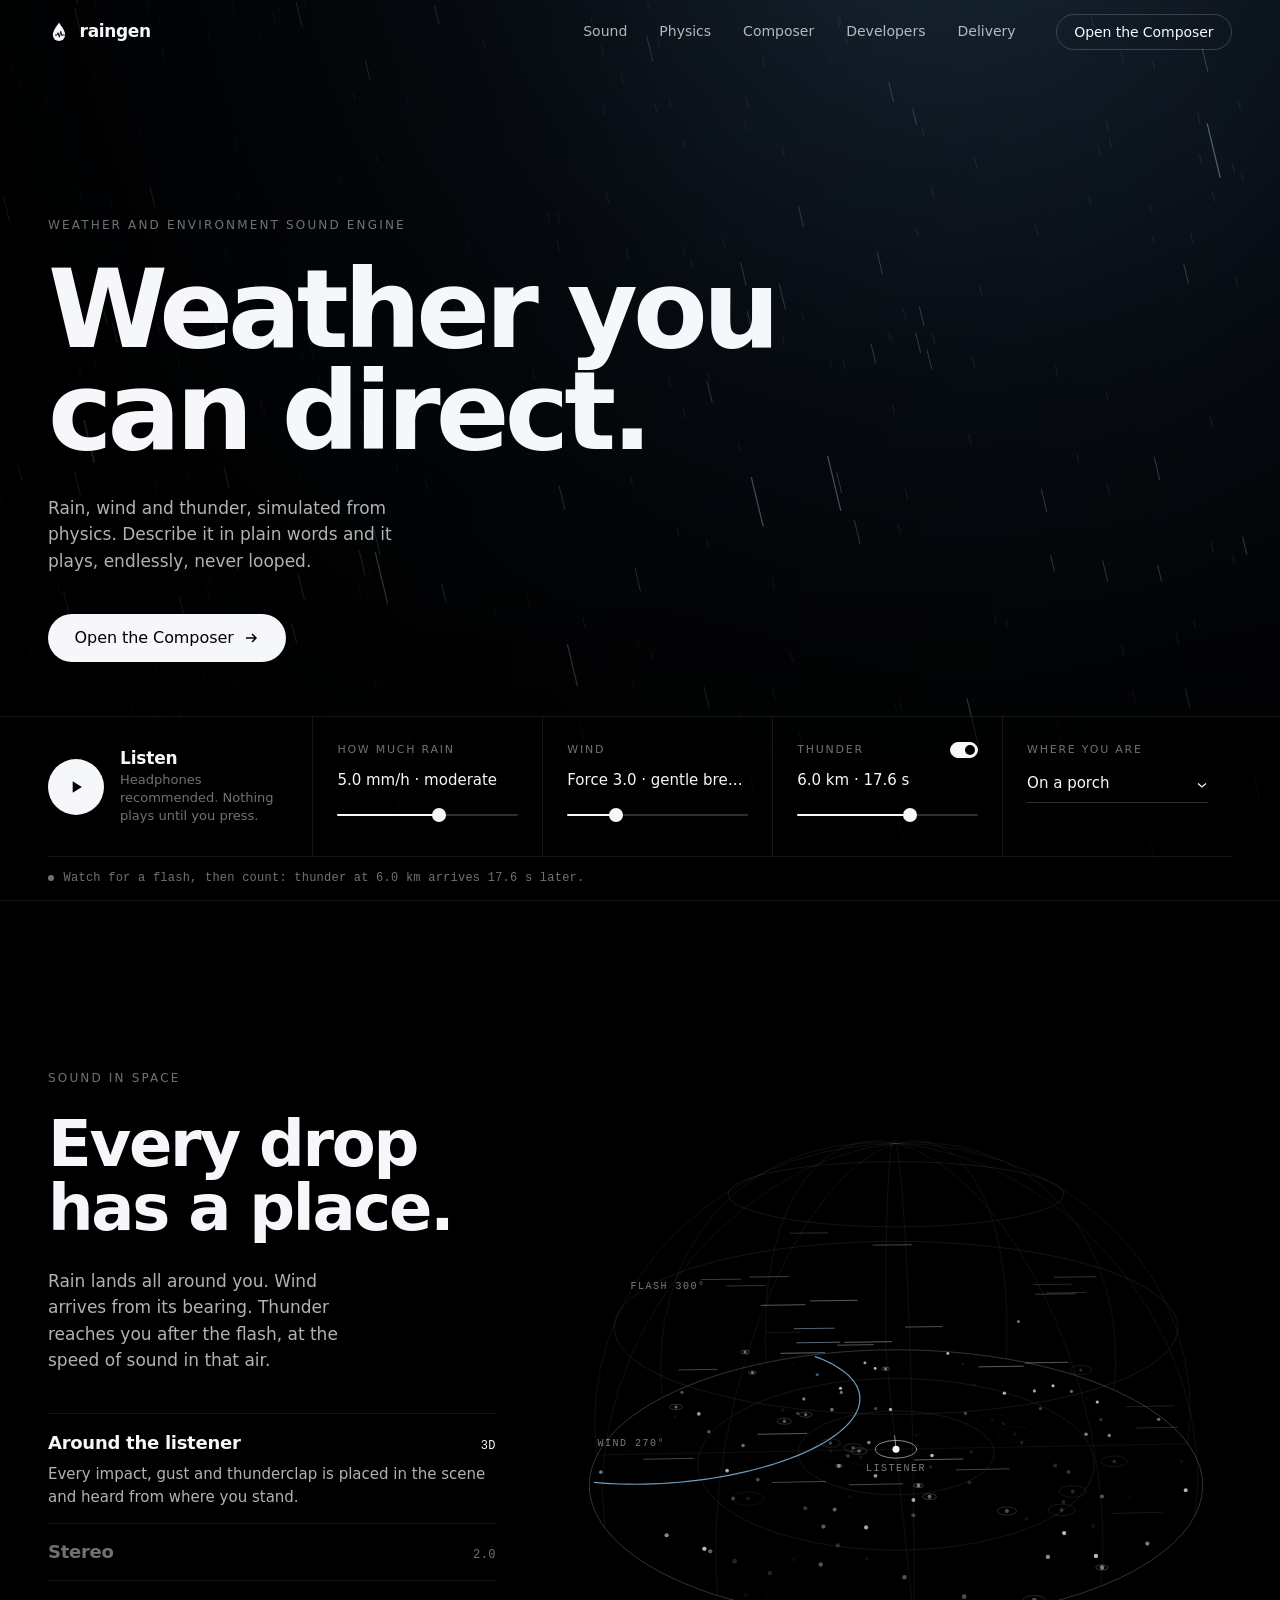
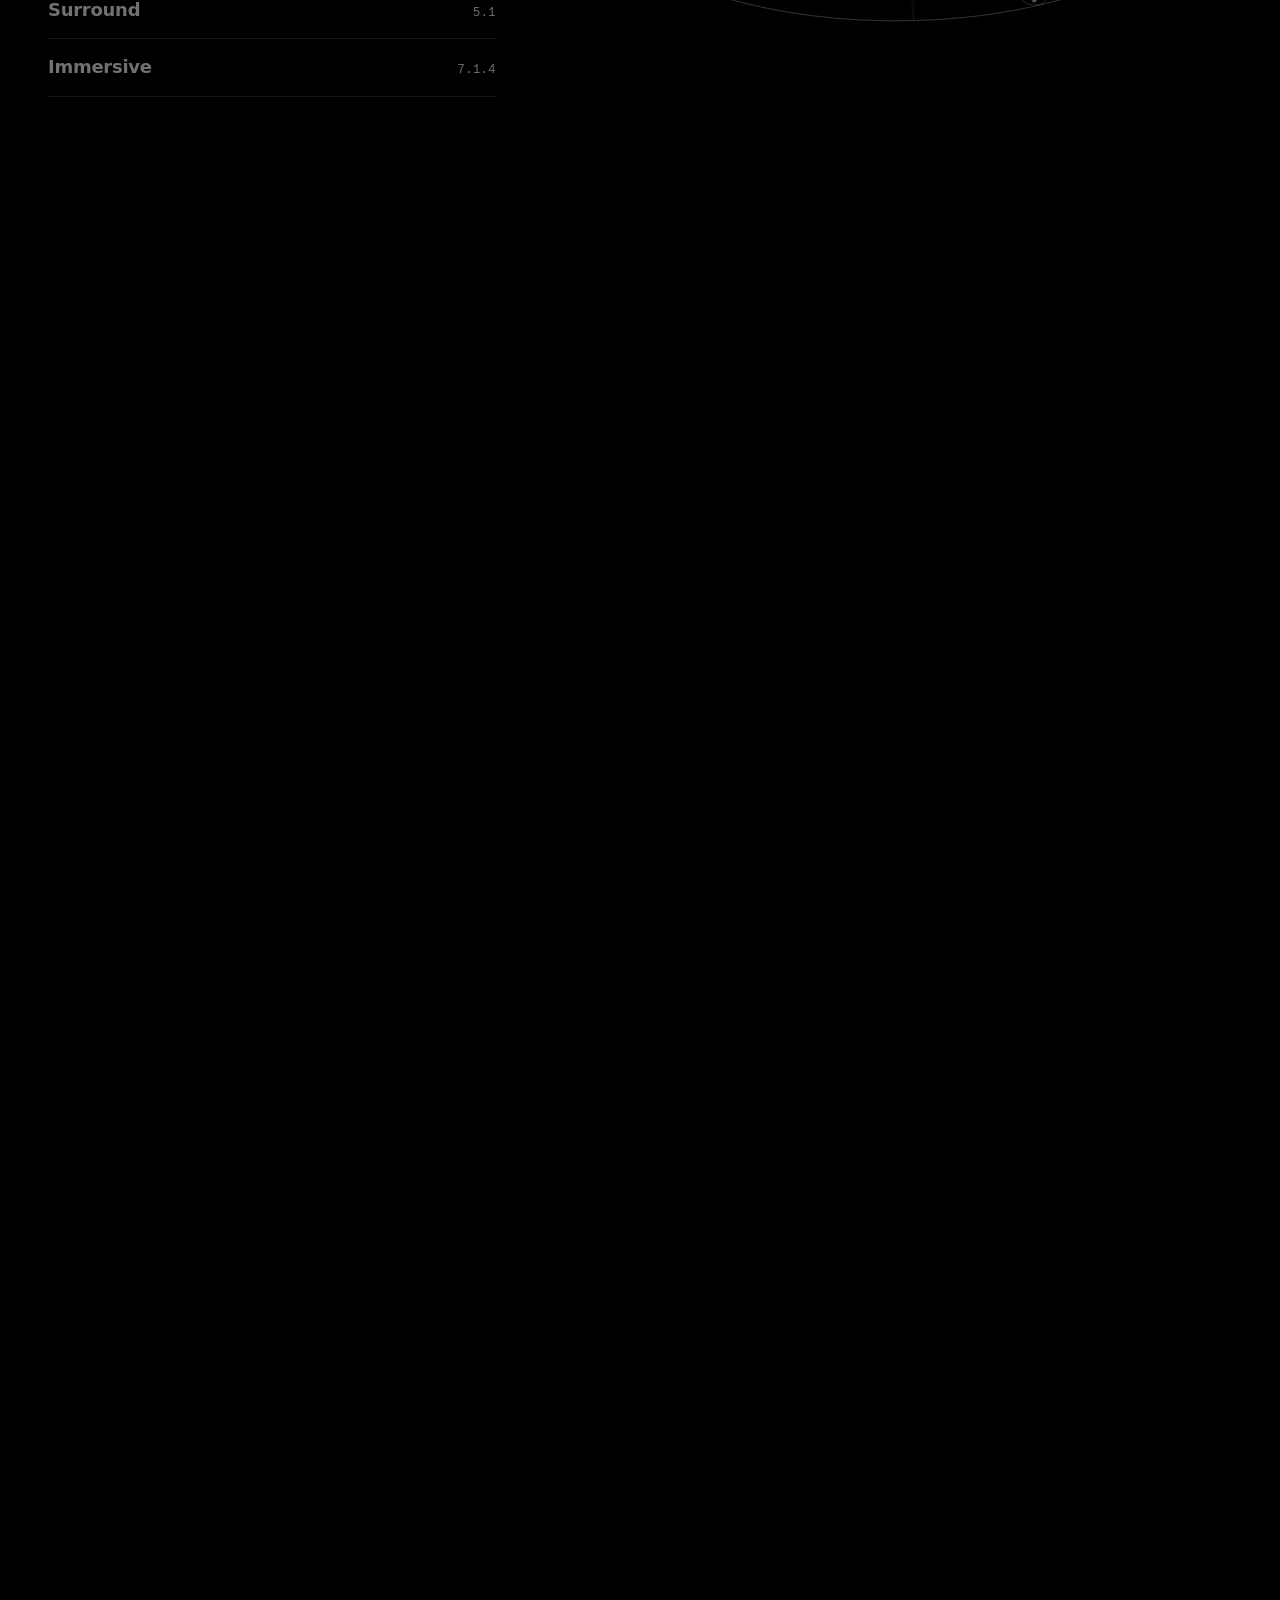
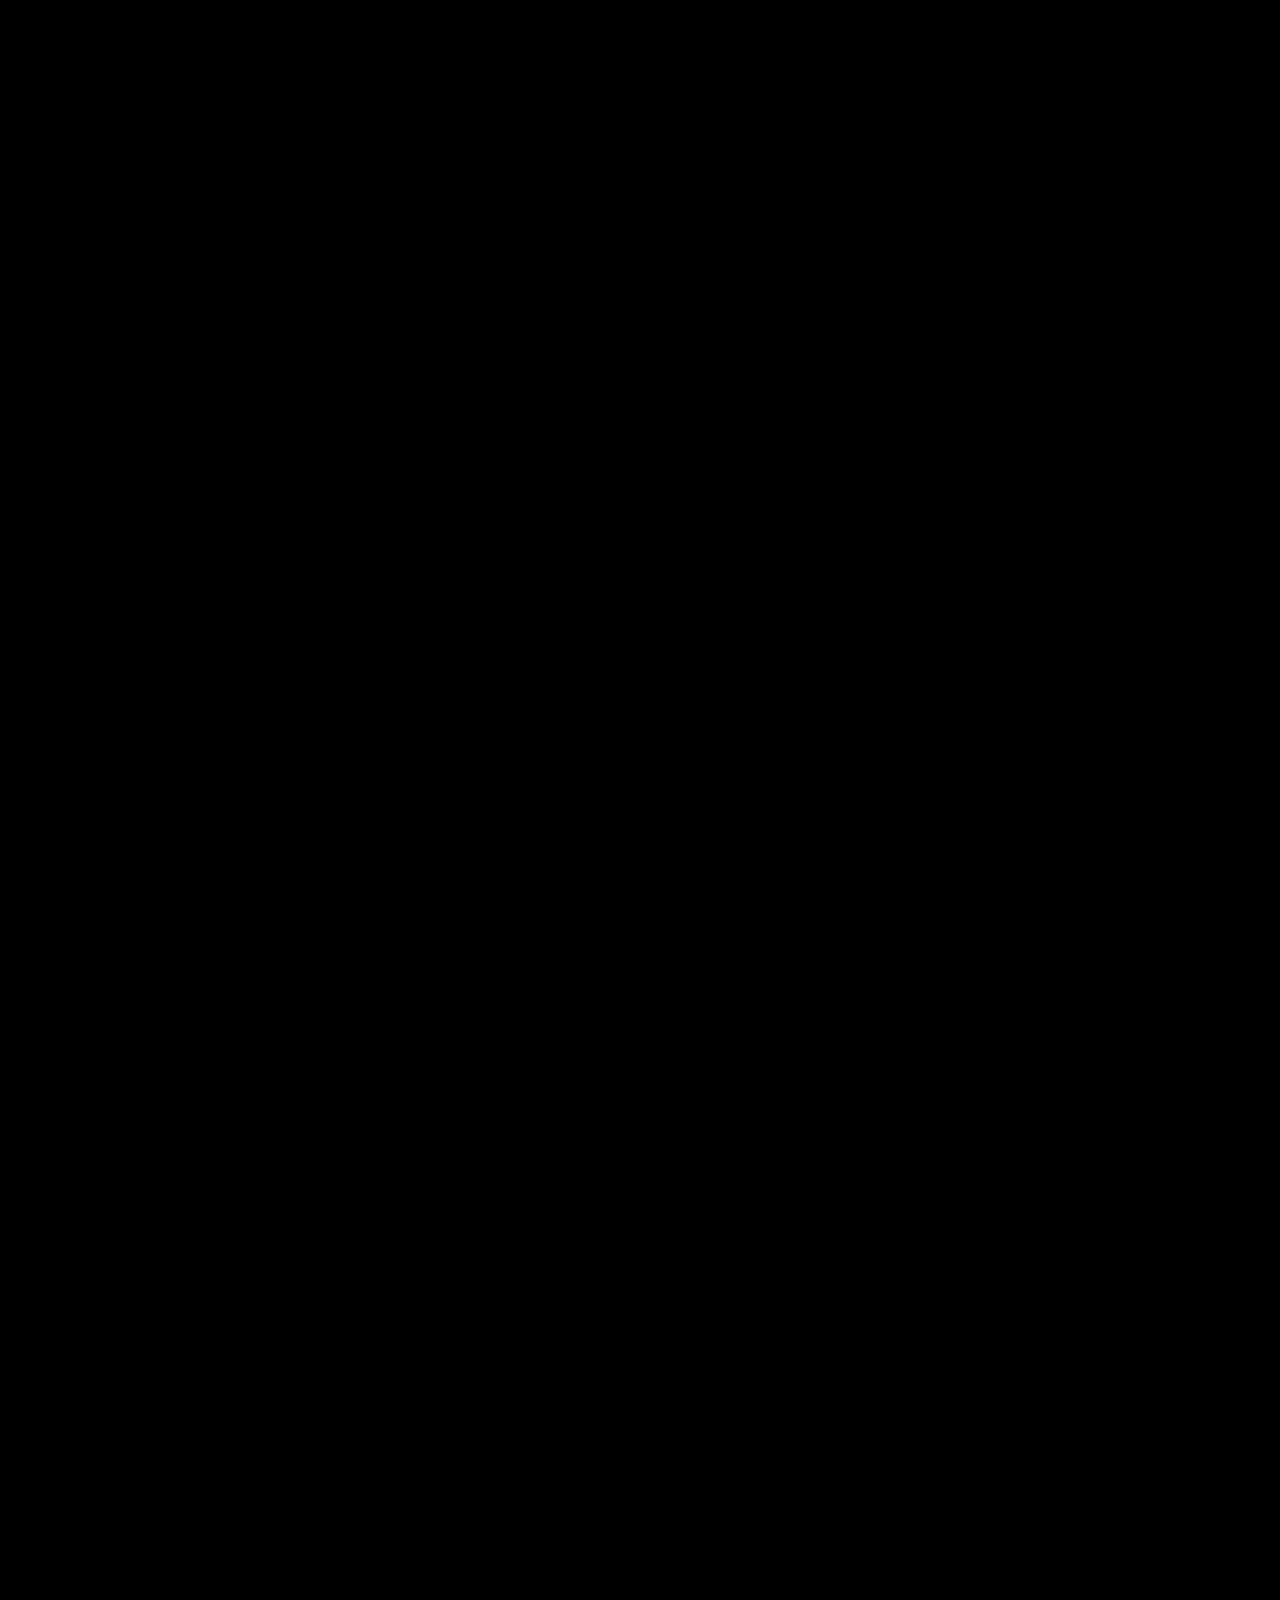
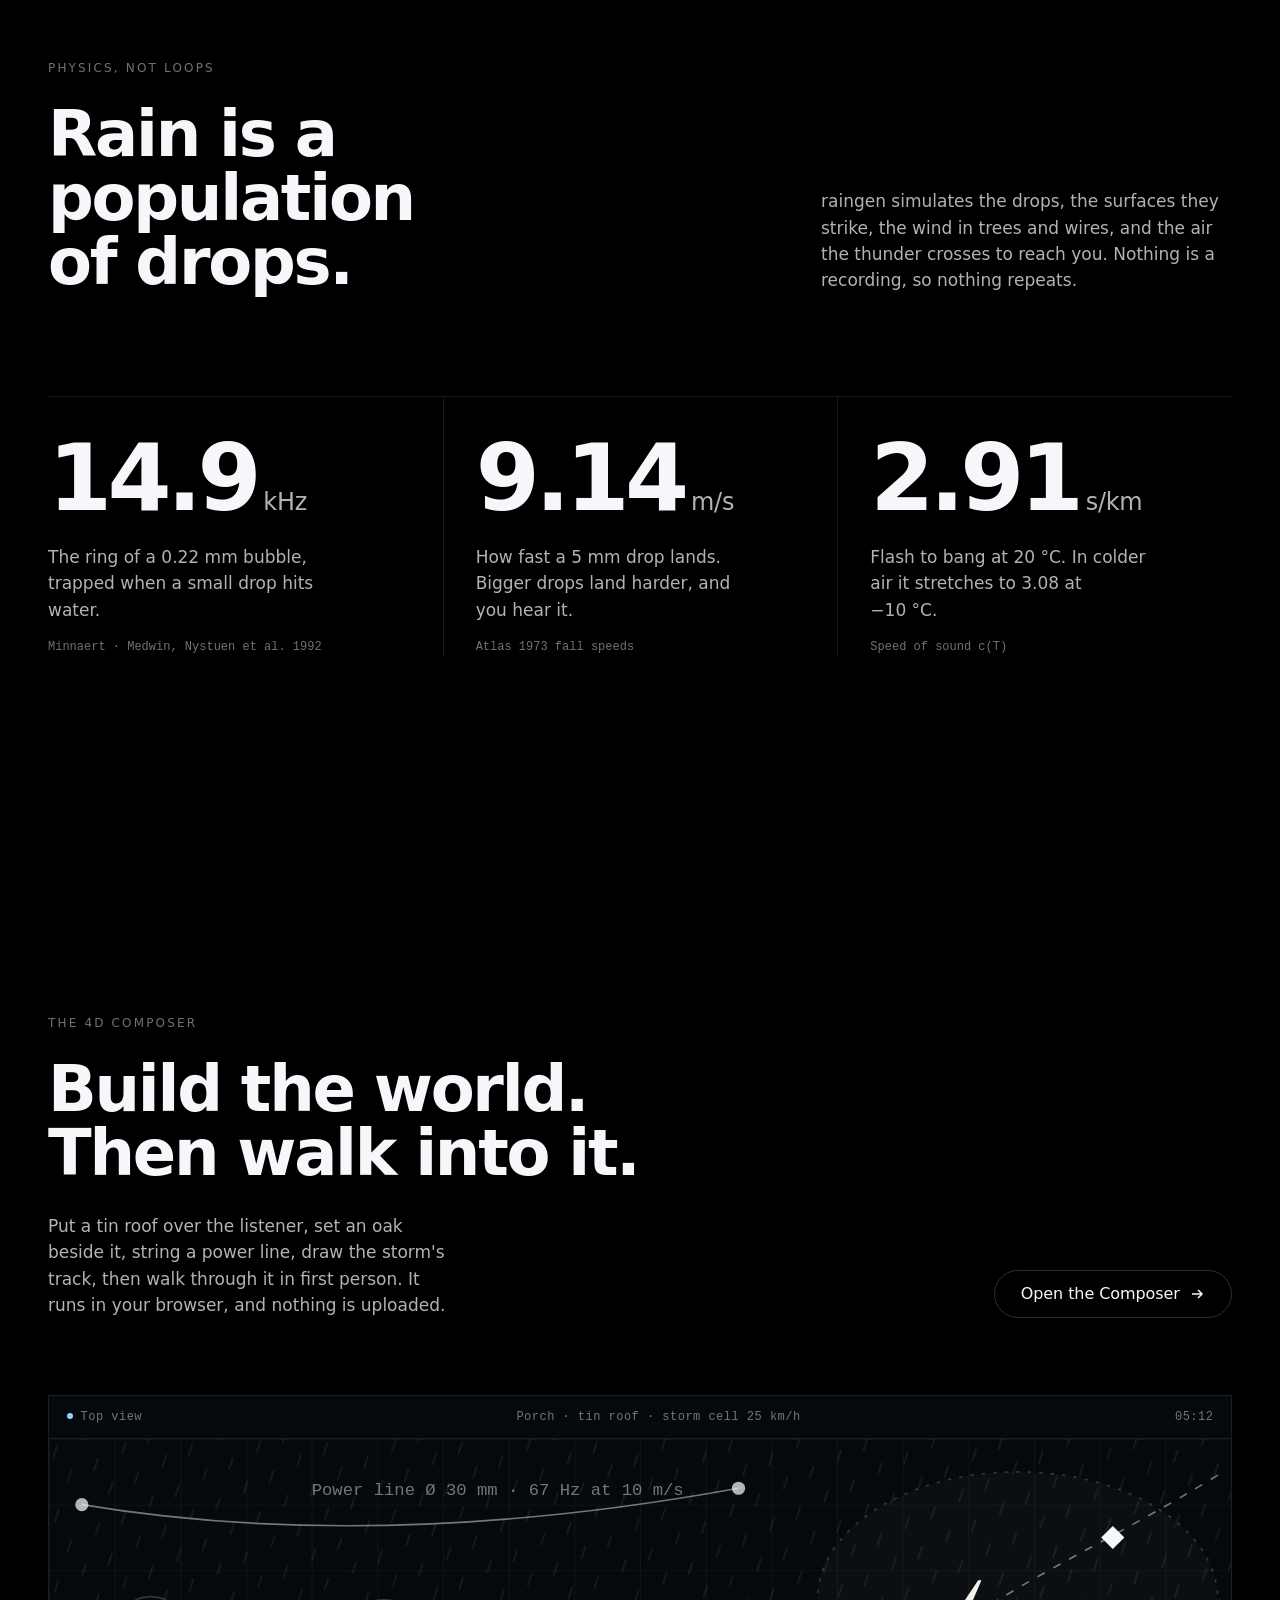
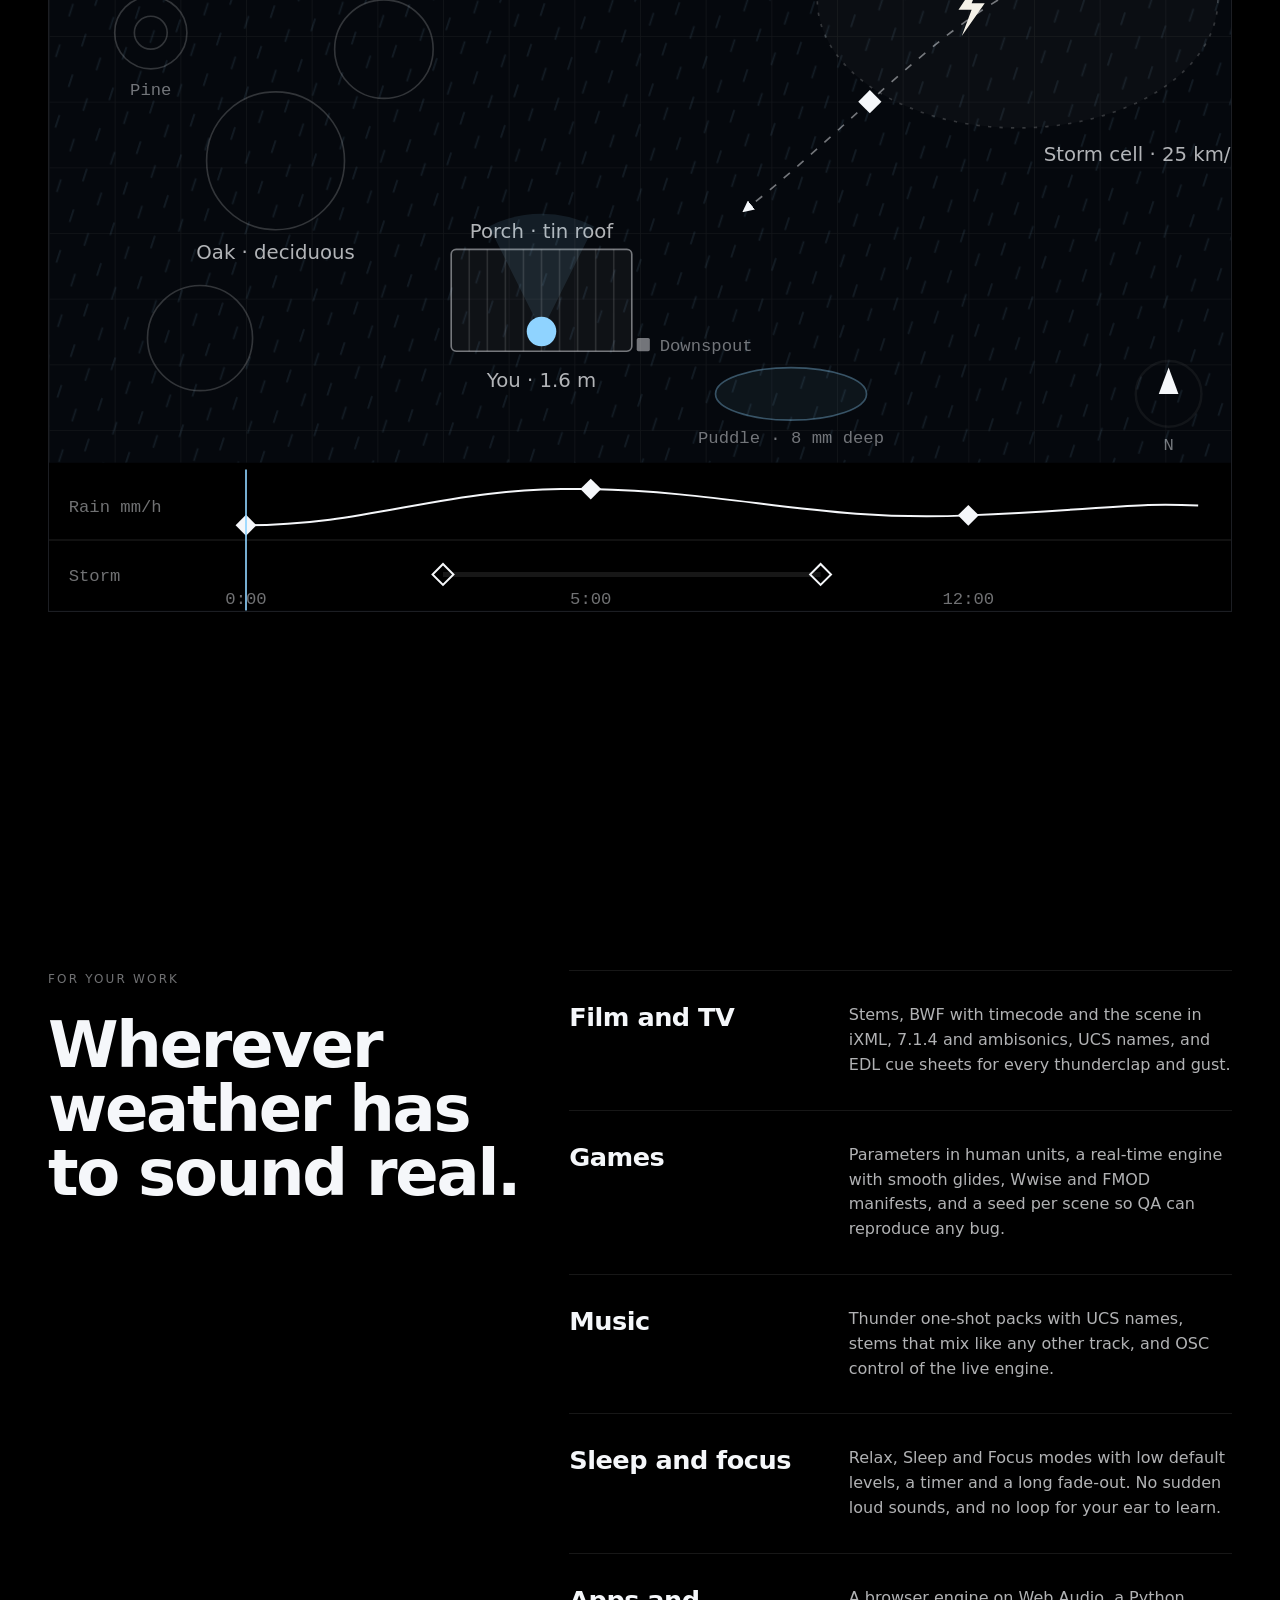
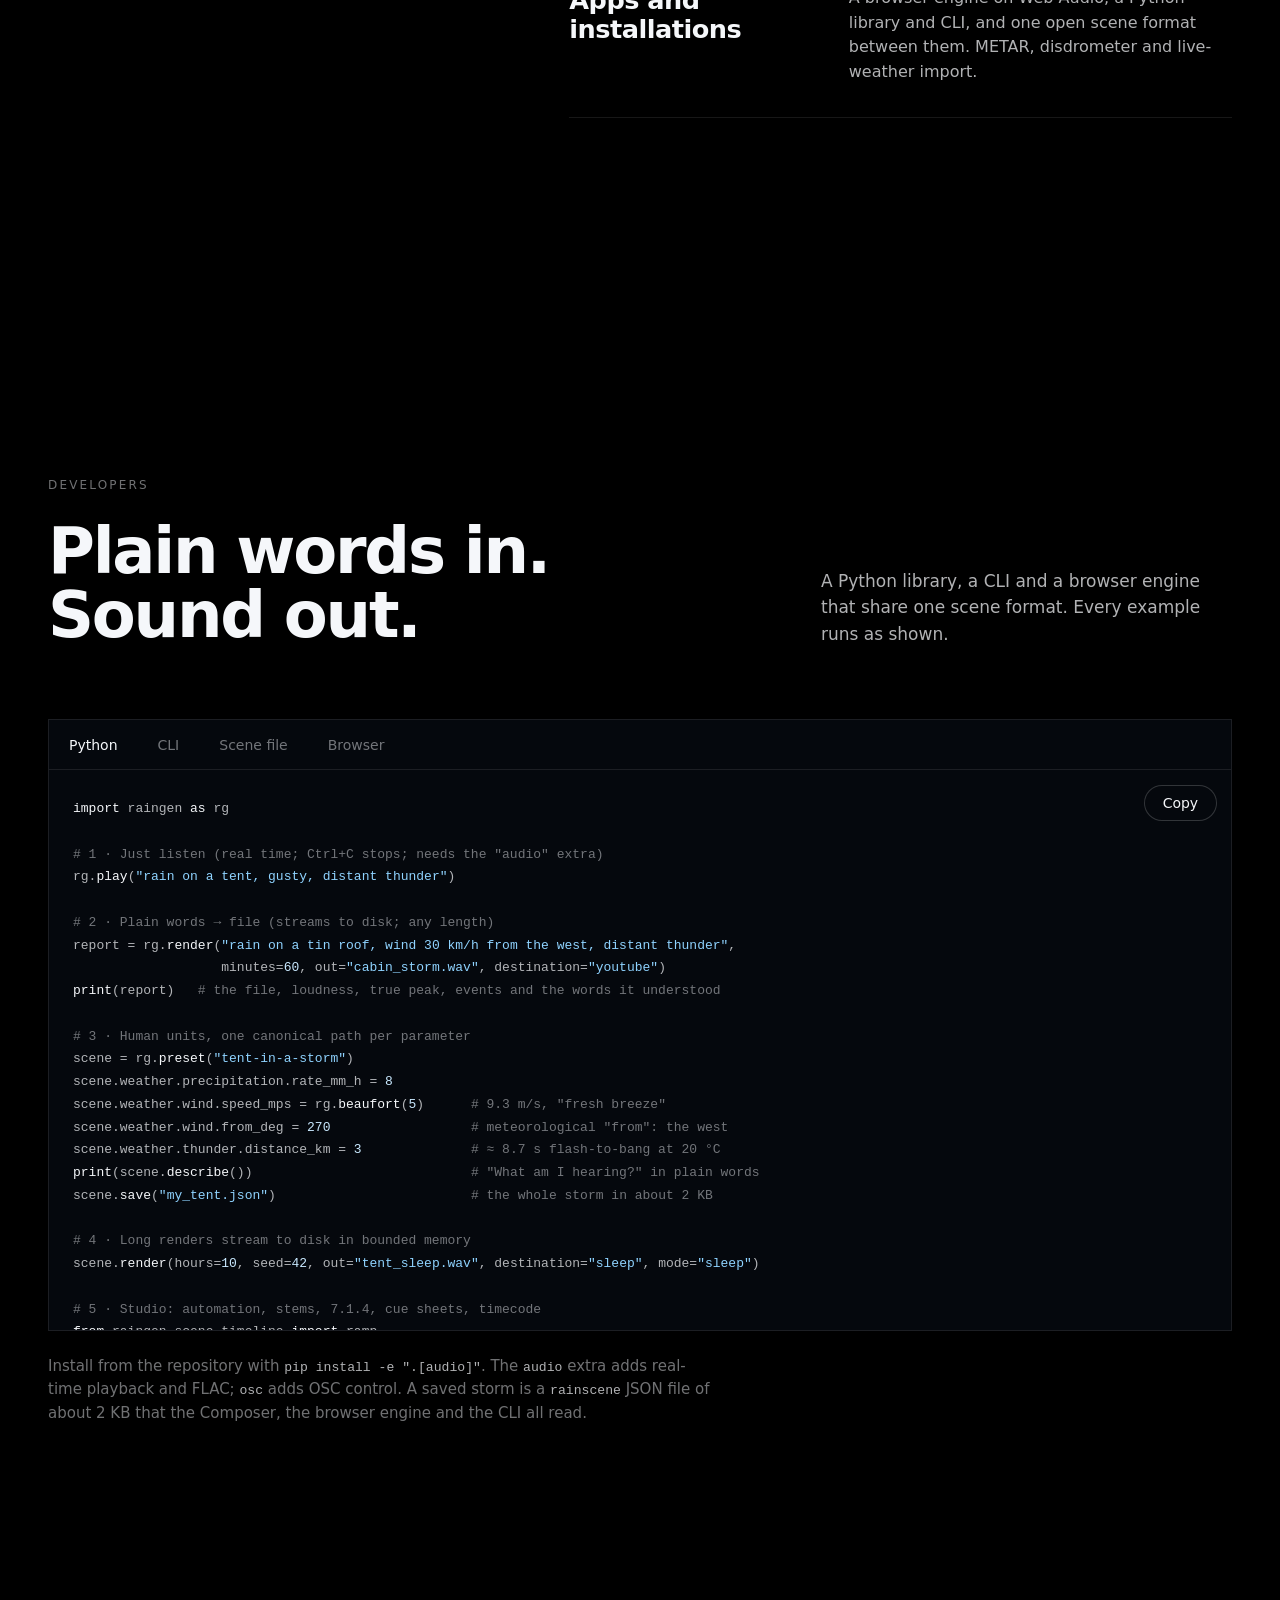
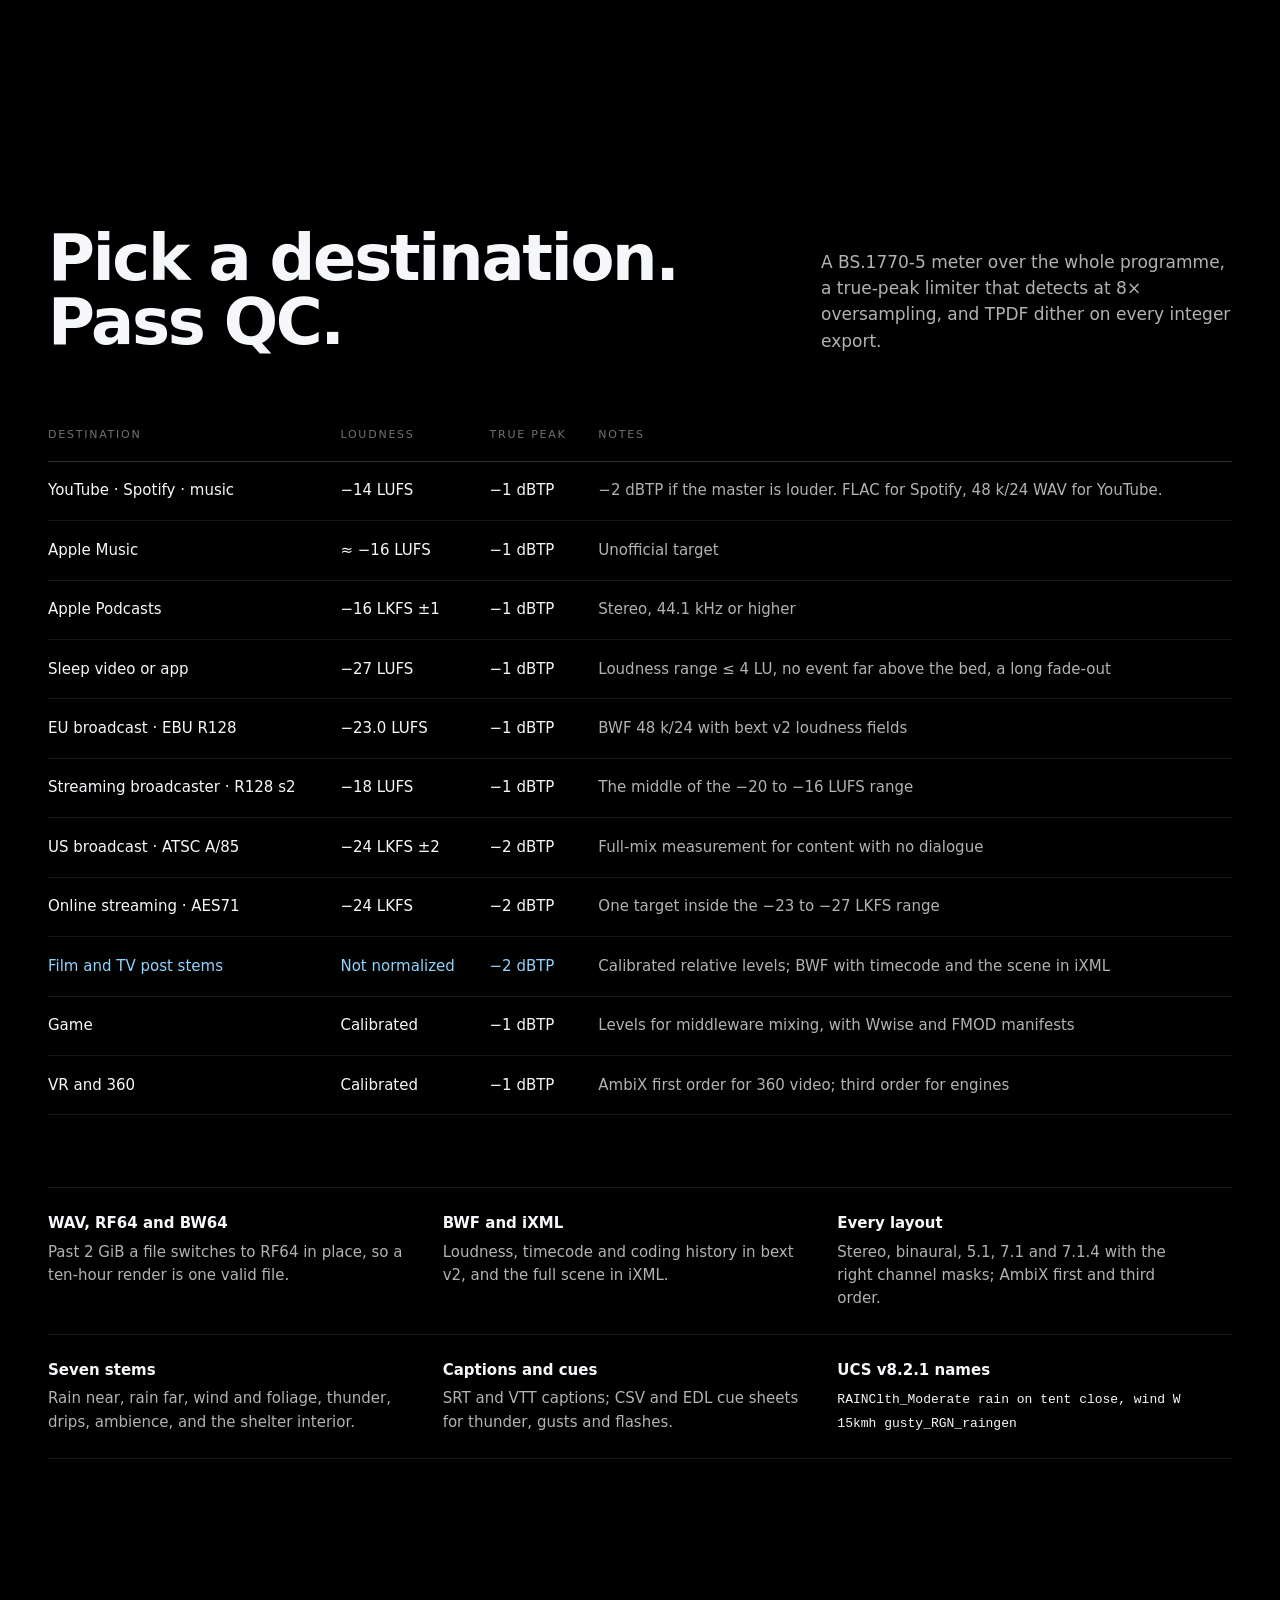
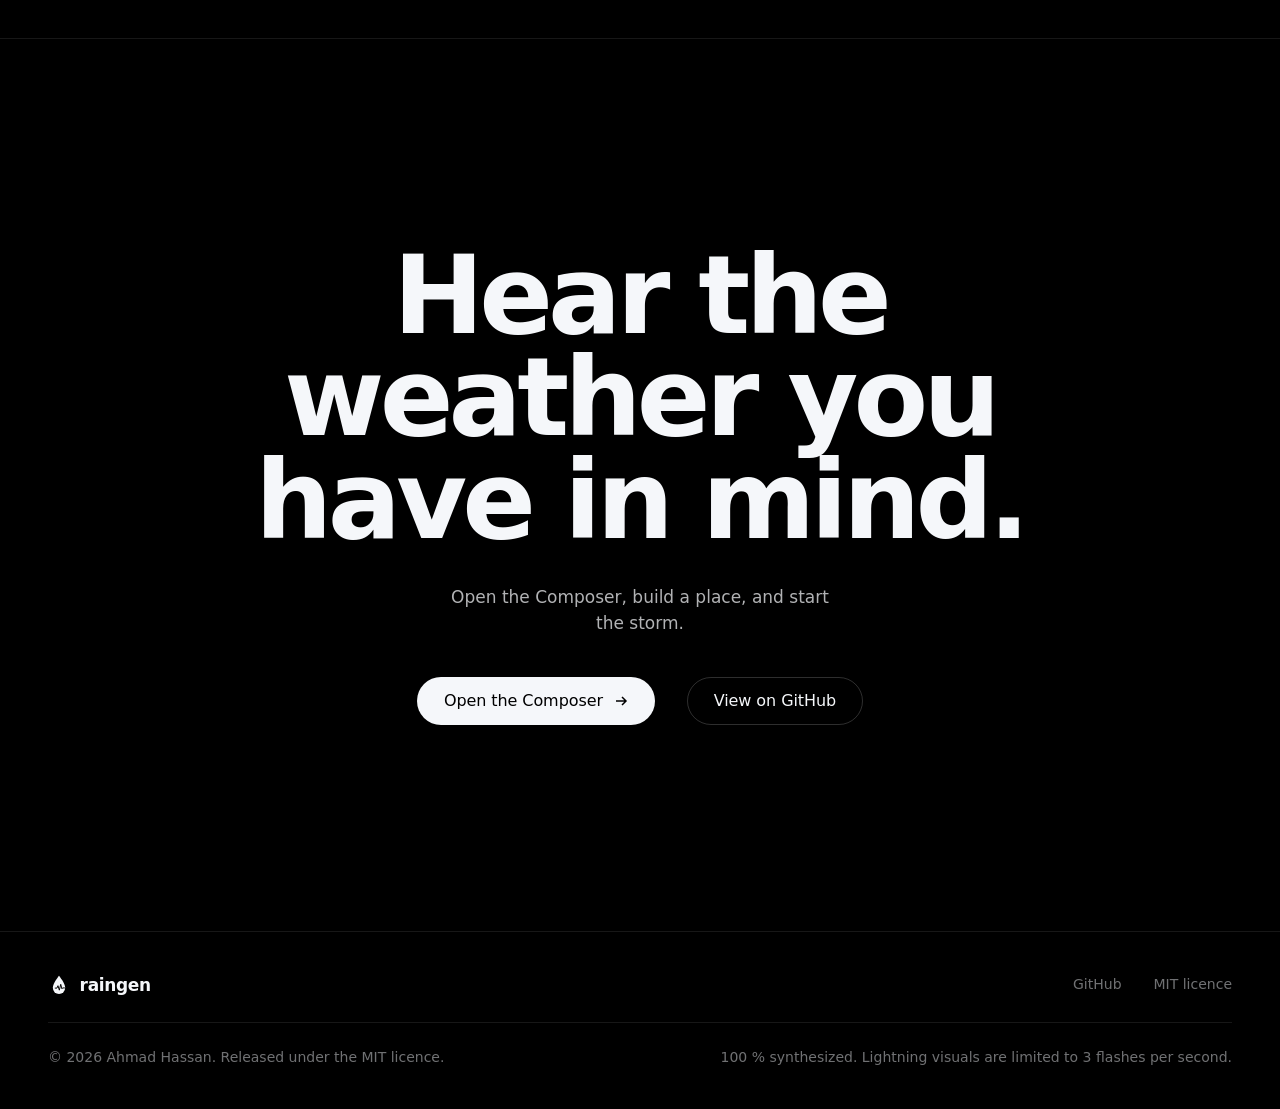
==== commit 999c5010: "Publish site from bb31caa" ====
--- a/index.html
+++ b/index.html
@@ -26,7 +26,7 @@
 <link rel="icon" href="assets/favicon.svg" type="image/svg+xml">
 <link rel="apple-touch-icon" href="assets/apple-touch-icon.png">
 <link rel="stylesheet" href="assets/site.css">
-<link rel="modulepreload" href="assets/landing.js">
+<link rel="modulepreload" href="assets/landing.js?v=20261117a">
 <script>document.documentElement.classList.add('js');</script>
 </head>
 <body>
@@ -462,6 +462,6 @@
   </div>
 </footer>
 
-<script type="module" src="assets/landing.js"></script>
+<script type="module" src="assets/landing.js?v=20261117a"></script>
 </body>
 </html>
